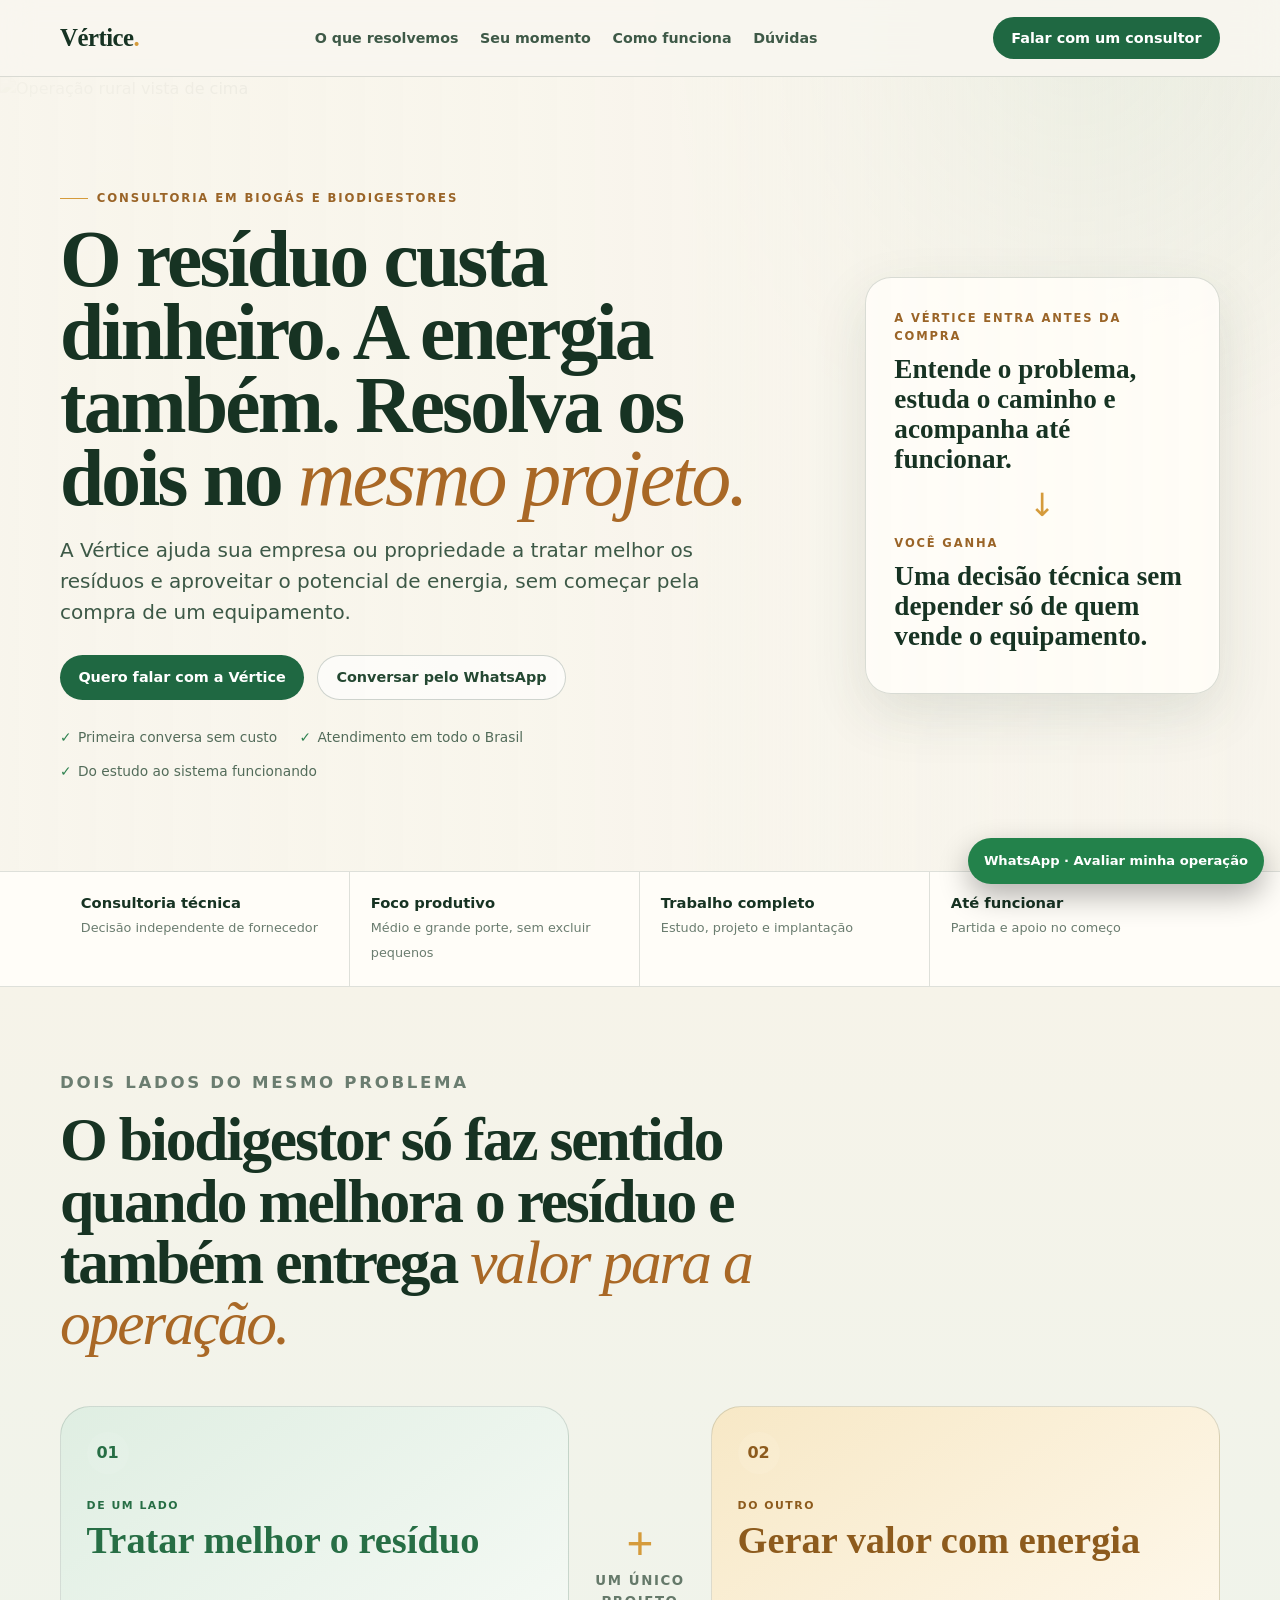
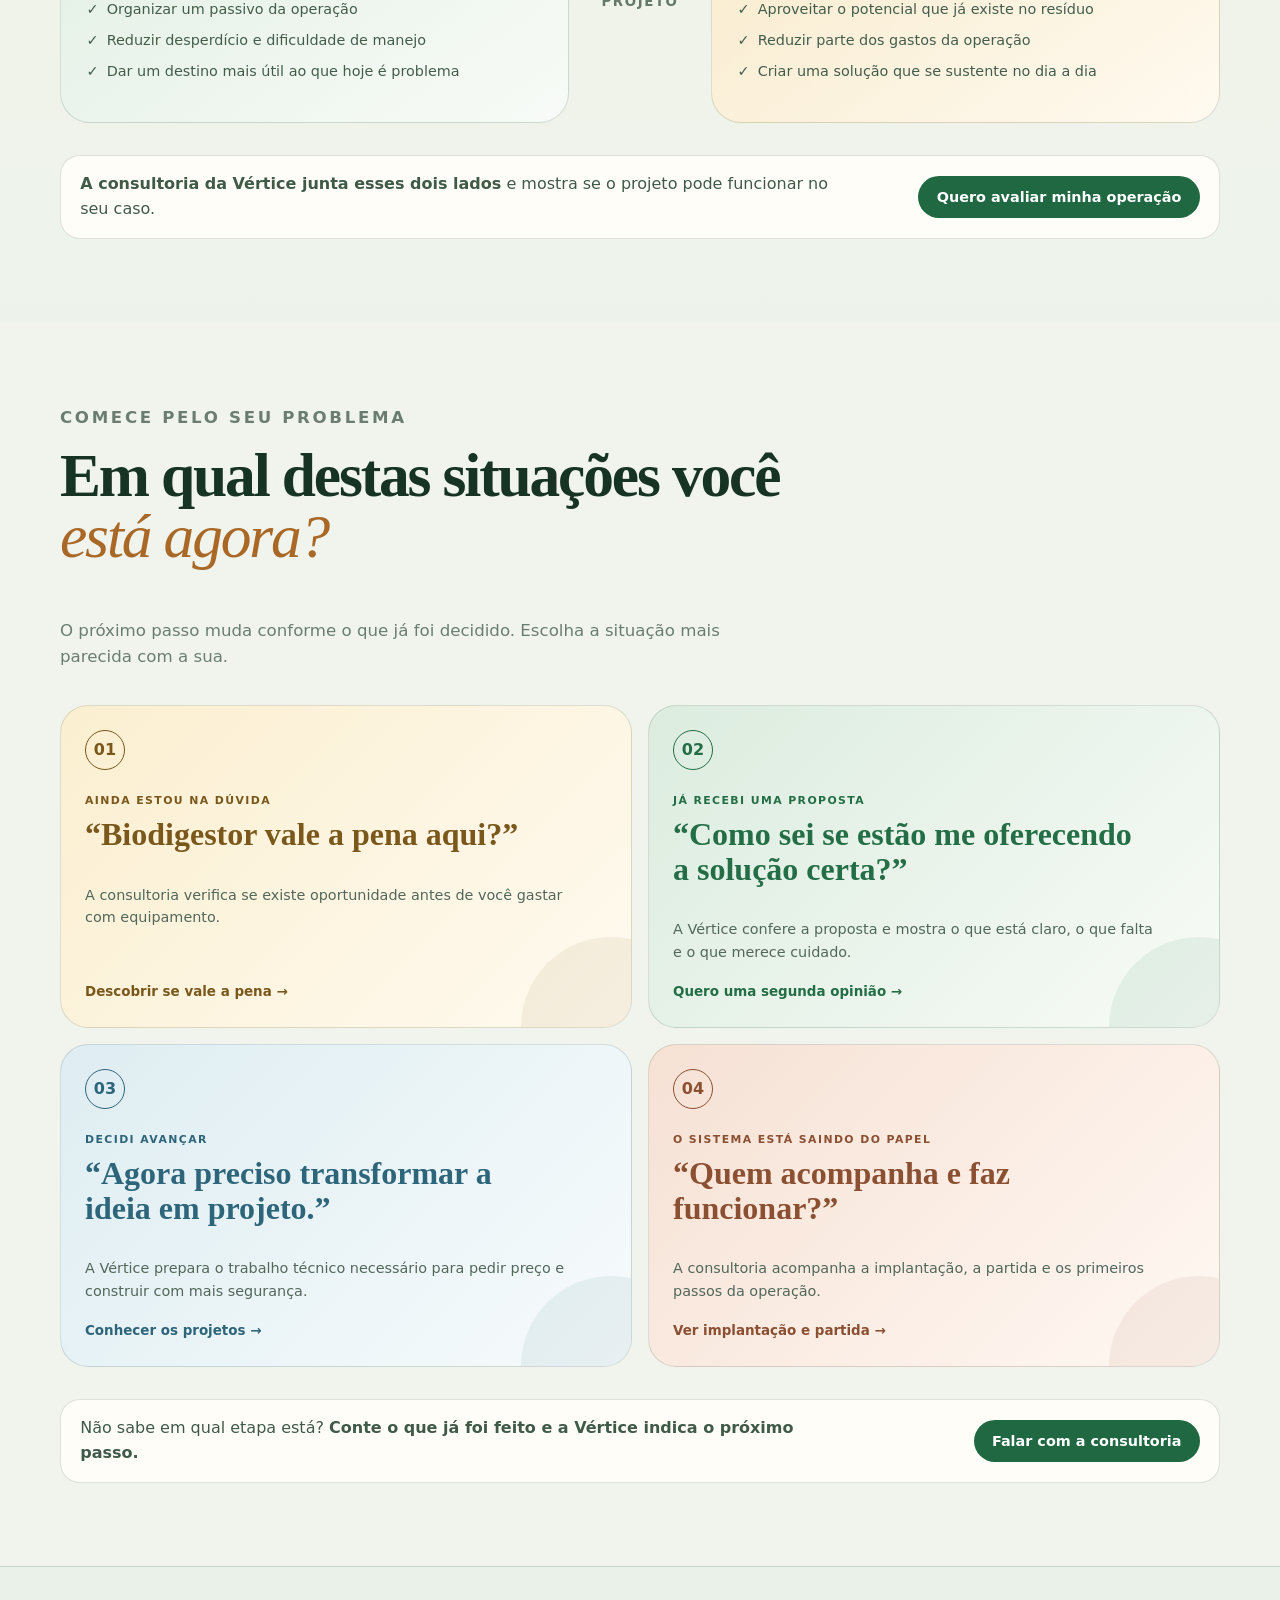
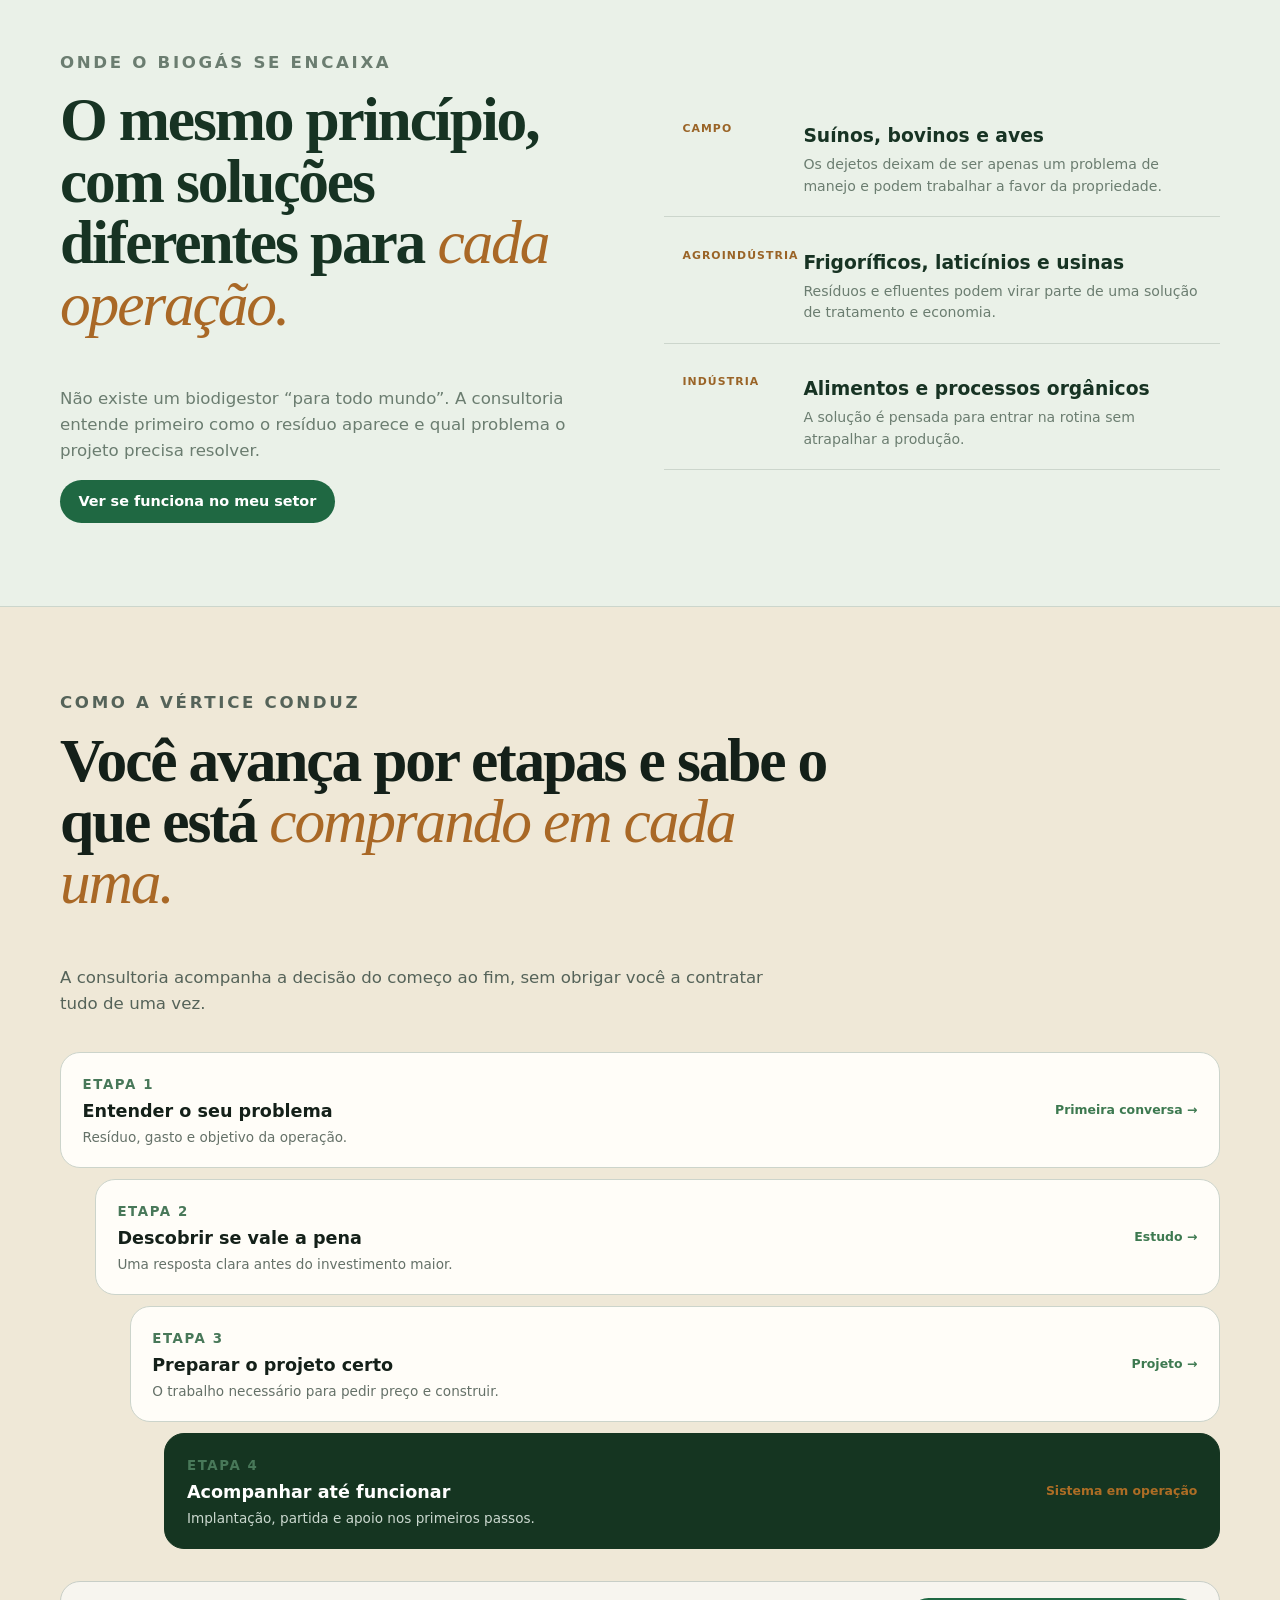
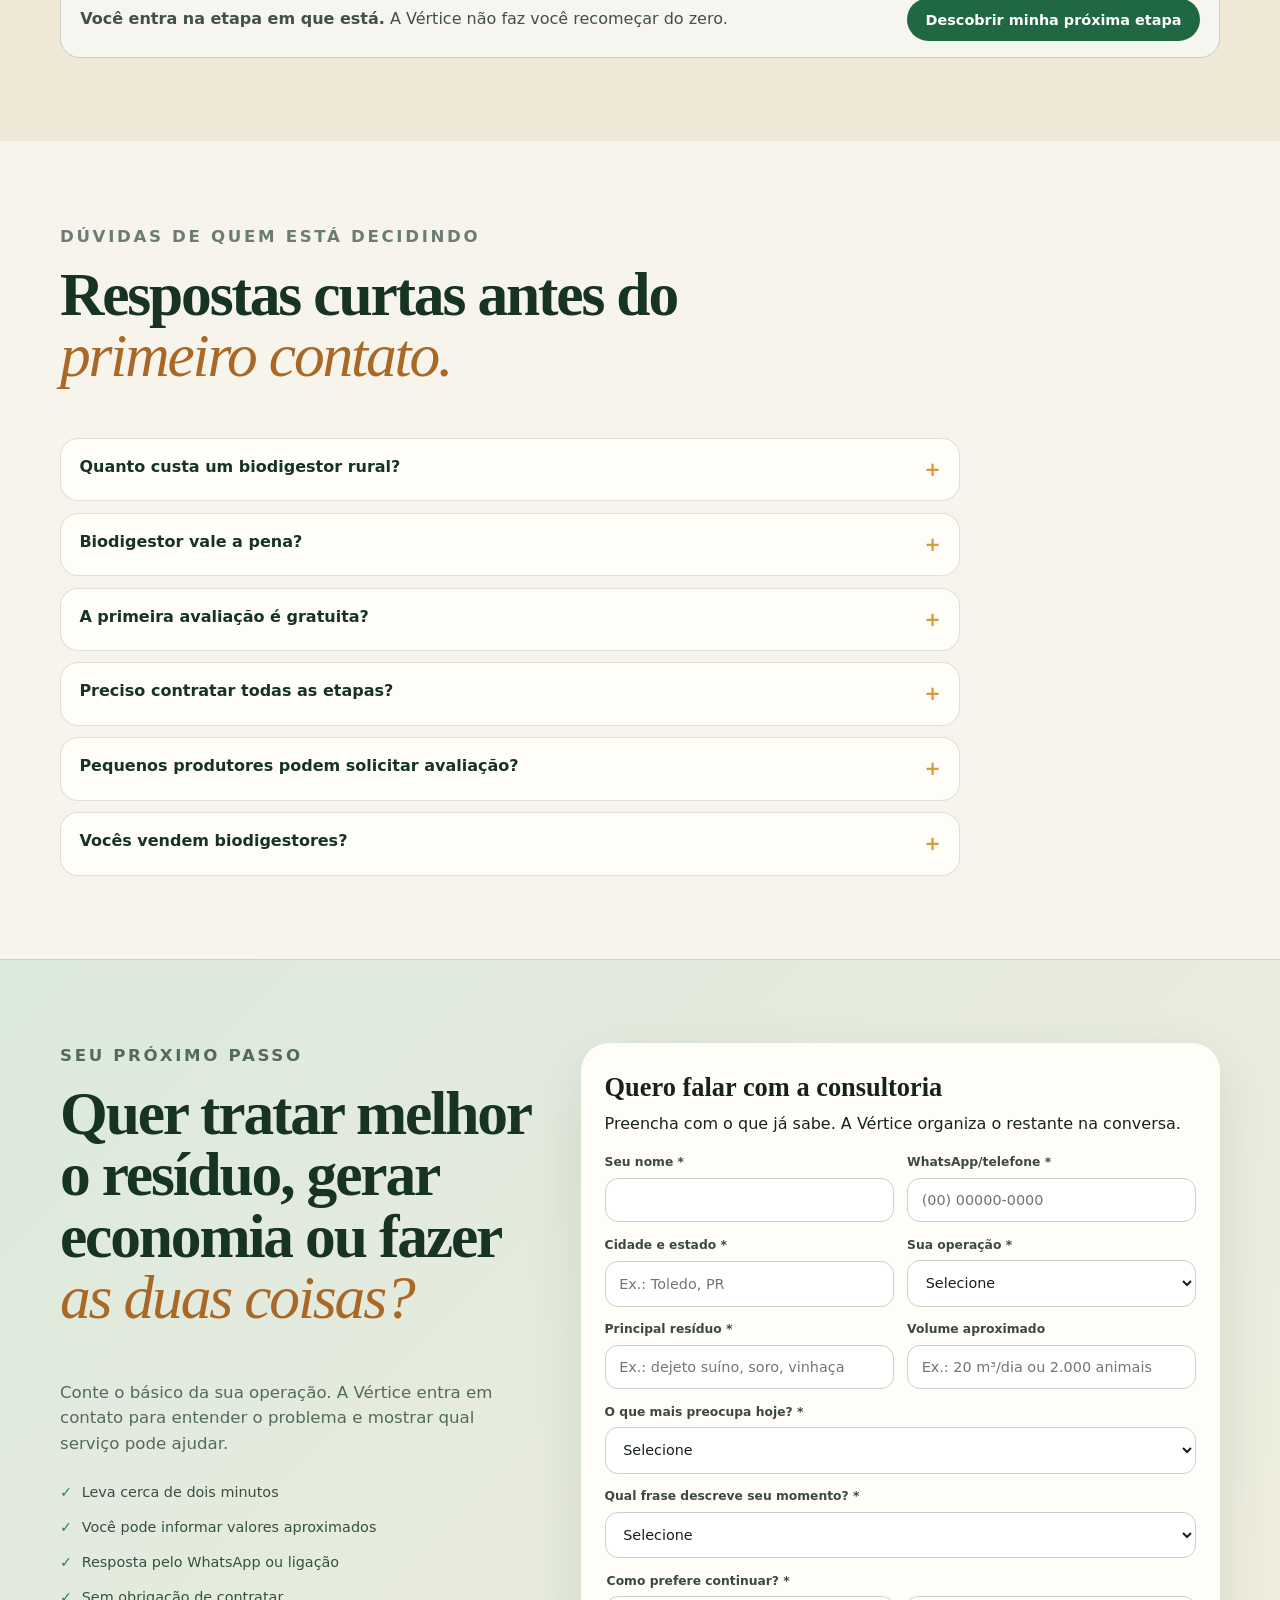
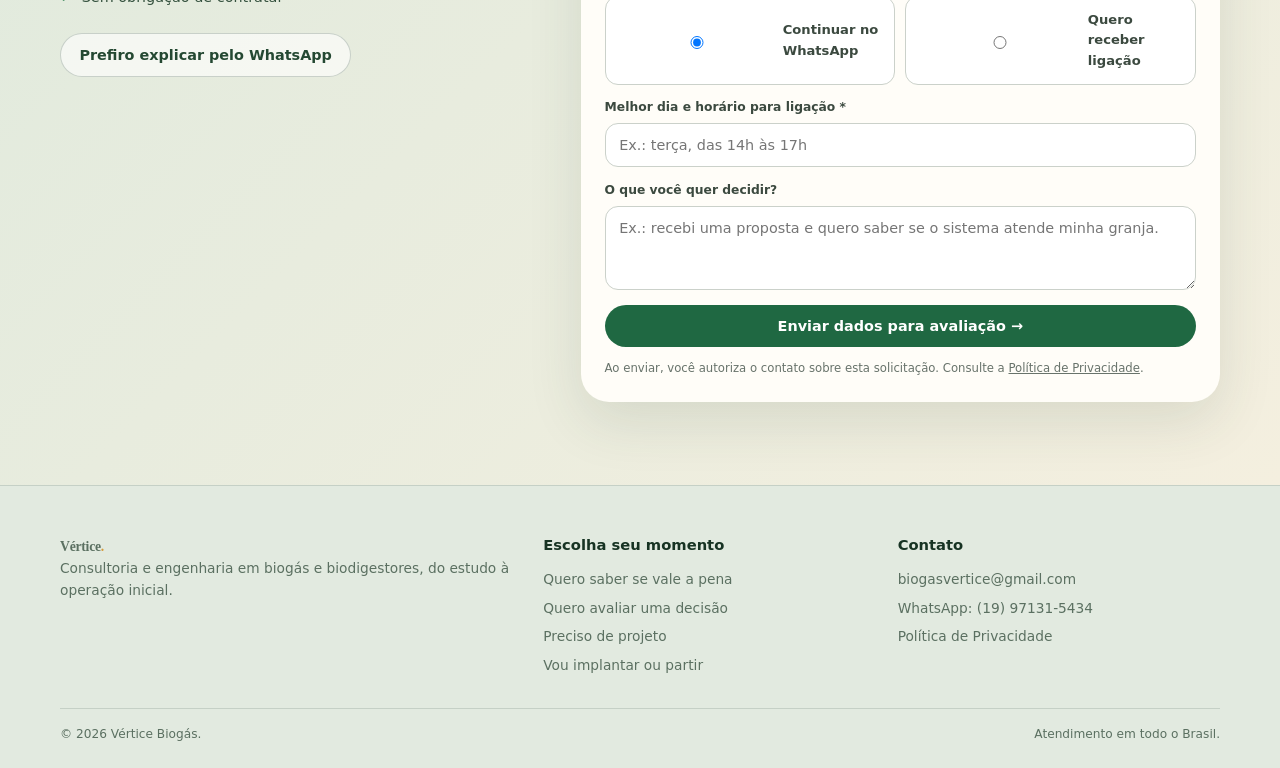
==== index.html @ e75f835e "Reestrutura site para conversao de leads" ====
<!doctype html>
<html lang="pt-BR">
<head>
  <meta charset="utf-8"><meta name="viewport" content="width=device-width,initial-scale=1">
  <title>Projeto de Biogás e Biodigestor | Vértice Biogás</title>
  <meta name="description" content="Descubra se o biodigestor vale a pena para sua operação. A Vértice atua no estudo, projeto, implantação, partida e suporte inicial em todo o Brasil.">
  <link rel="canonical" href="https://verticebiogas.com.br/">
  <meta property="og:title" content="Seu resíduo pode virar energia. O investimento fecha?"><meta property="og:description" content="Avaliação, projeto e acompanhamento de sistemas de biogás do início à operação."><meta property="og:type" content="website"><meta property="og:url" content="https://verticebiogas.com.br/">
  <link rel="stylesheet" href="/styles.css">
  <script async src="https://www.googletagmanager.com/gtag/js?id=G-KVW7XSDNES"></script><script>window.dataLayer=window.dataLayer||[];function gtag(){dataLayer.push(arguments)}gtag('js',new Date());gtag('config','G-KVW7XSDNES');</script>
  <script type="application/ld+json">{"@context":"https://schema.org","@type":"ProfessionalService","name":"Vértice Biogás","url":"https://verticebiogas.com.br/","telephone":"+55 19 97131-5434","email":"biogasvertice@gmail.com","areaServed":"BR","description":"Consultoria e engenharia para projetos de biogás e biodigestores, do estudo à implantação e operação inicial."}</script>
</head>
<body class="home-funnel" data-page="página inicial">
<a class="skip" href="#conteudo">Pular para o conteúdo</a>
<header class="nav"><div class="container nav-inner">
  <a class="brand" href="/">Vértice<span>.</span></a>
  <nav class="nav-links" aria-label="Navegação principal"><a href="#solucao">O que resolvemos</a><a href="#seu-momento">Seu momento</a><a href="#decisao">Como funciona</a><a href="#duvidas">Dúvidas</a></nav>
  <a class="nav-cta" href="#contato">Falar com um consultor</a><button class="menu-btn" aria-label="Abrir menu" aria-expanded="false">☰</button>
</div></header>

<main id="conteudo">
  <section class="hero hero-decision">
    <img class="hero-image" src="https://images.unsplash.com/photo-1500382017468-9049fed747ef?auto=format&fit=crop&w=2000&q=82" alt="Operação rural vista de cima">
    <div class="container hero-grid">
      <div>
        <p class="eyebrow">Consultoria em biogás e biodigestores</p>
        <h1>O resíduo custa dinheiro. A energia também. Resolva os dois no <em>mesmo projeto.</em></h1>
        <p class="lead">A Vértice ajuda sua empresa ou propriedade a tratar melhor os resíduos e aproveitar o potencial de energia, sem começar pela compra de um equipamento.</p>
        <div class="hero-actions"><a class="btn btn-primary" href="#contato">Quero falar com a Vértice</a><a class="btn btn-secondary" data-whatsapp="topo do site" href="#">Conversar pelo WhatsApp</a></div>
        <div class="hero-note"><span>Primeira conversa sem custo</span><span>Atendimento em todo o Brasil</span><span>Do estudo ao sistema funcionando</span></div>
      </div>
      <aside class="hero-card decision-card"><p class="kicker">A Vértice entra antes da compra</p><strong>Entende o problema, estuda o caminho e acompanha até funcionar.</strong><div class="decision-arrow">↓</div><p class="kicker">Você ganha</p><strong>Uma decisão técnica sem depender só de quem vende o equipamento.</strong></aside>
    </div>
  </section>

  <div class="trustbar"><div class="container trust-grid"><div class="trust-item"><strong>Consultoria técnica</strong><span>Decisão independente de fornecedor</span></div><div class="trust-item"><strong>Foco produtivo</strong><span>Médio e grande porte, sem excluir pequenos</span></div><div class="trust-item"><strong>Trabalho completo</strong><span>Estudo, projeto e implantação</span></div><div class="trust-item"><strong>Até funcionar</strong><span>Partida e apoio no começo</span></div></div></div>

  <section id="solucao" class="dual-section"><div class="container">
    <div class="section-head"><p class="kicker">Dois lados do mesmo problema</p><h2>O biodigestor só faz sentido quando melhora o resíduo e também entrega <em>valor para a operação.</em></h2></div>
    <div class="dual-value">
      <article class="dual-waste"><span>01</span><p>De um lado</p><h3>Tratar melhor o resíduo</h3><ul><li>Organizar um passivo da operação</li><li>Reduzir desperdício e dificuldade de manejo</li><li>Dar um destino mais útil ao que hoje é problema</li></ul></article>
      <div class="dual-link"><b>+</b><small>um único<br>projeto</small></div>
      <article class="dual-energy"><span>02</span><p>Do outro</p><h3>Gerar valor com energia</h3><ul><li>Aproveitar o potencial que já existe no resíduo</li><li>Reduzir parte dos gastos da operação</li><li>Criar uma solução que se sustente no dia a dia</li></ul></article>
    </div>
    <div class="section-cta"><p><strong>A consultoria da Vértice junta esses dois lados</strong> e mostra se o projeto pode funcionar no seu caso.</p><a class="btn btn-primary" href="#contato">Quero avaliar minha operação</a></div>
  </div></section>

  <section id="seu-momento" class="moment-section"><div class="container">
    <div class="section-head"><p class="kicker">Comece pelo seu problema</p><h2>Em qual destas situações você <em>está agora?</em></h2><p>O próximo passo muda conforme o que já foi decidido. Escolha a situação mais parecida com a sua.</p></div>
    <div class="moment-grid">
      <a class="moment-card moment-question" href="/estudo-viabilidade-biogas/"><span>01</span><p>Ainda estou na dúvida</p><h3>“Biodigestor vale a pena aqui?”</h3><small>A consultoria verifica se existe oportunidade antes de você gastar com equipamento.</small><b>Descobrir se vale a pena →</b></a>
      <a class="moment-card moment-offer" href="/consultoria-biogas/"><span>02</span><p>Já recebi uma proposta</p><h3>“Como sei se estão me oferecendo a solução certa?”</h3><small>A Vértice confere a proposta e mostra o que está claro, o que falta e o que merece cuidado.</small><b>Quero uma segunda opinião →</b></a>
      <a class="moment-card moment-project" href="/projeto-biodigestor/"><span>03</span><p>Decidi avançar</p><h3>“Agora preciso transformar a ideia em projeto.”</h3><small>A Vértice prepara o trabalho técnico necessário para pedir preço e construir com mais segurança.</small><b>Conhecer os projetos →</b></a>
      <a class="moment-card moment-start" href="/implantacao-biogas/"><span>04</span><p>O sistema está saindo do papel</p><h3>“Quem acompanha e faz funcionar?”</h3><small>A consultoria acompanha a implantação, a partida e os primeiros passos da operação.</small><b>Ver implantação e partida →</b></a>
    </div>
    <div class="section-cta"><p>Não sabe em qual etapa está? <strong>Conte o que já foi feito e a Vértice indica o próximo passo.</strong></p><a class="btn btn-primary" href="#contato">Falar com a consultoria</a></div>
  </div></section>

  <section class="sector-brief muted-section"><div class="container split">
    <div class="split-copy"><p class="kicker">Onde o biogás se encaixa</p><h2>O mesmo princípio, com soluções diferentes para <em>cada operação.</em></h2><p>Não existe um biodigestor “para todo mundo”. A consultoria entende primeiro como o resíduo aparece e qual problema o projeto precisa resolver.</p><a class="btn btn-primary" href="#contato">Ver se funciona no meu setor</a></div>
    <div class="sector-lines">
      <article><span>Campo</span><div><h3>Suínos, bovinos e aves</h3><p>Os dejetos deixam de ser apenas um problema de manejo e podem trabalhar a favor da propriedade.</p></div></article>
      <article><span>Agroindústria</span><div><h3>Frigoríficos, laticínios e usinas</h3><p>Resíduos e efluentes podem virar parte de uma solução de tratamento e economia.</p></div></article>
      <article><span>Indústria</span><div><h3>Alimentos e processos orgânicos</h3><p>A solução é pensada para entrar na rotina sem atrapalhar a produção.</p></div></article>
    </div>
  </div></section>

  <section id="decisao" class="decision-section"><div class="container">
    <div class="section-head"><p class="kicker">Como a Vértice conduz</p><h2>Você avança por etapas e sabe o que está <em>comprando em cada uma.</em></h2><p>A consultoria acompanha a decisão do começo ao fim, sem obrigar você a contratar tudo de uma vez.</p></div>
    <div class="decision-gates">
      <article data-gate="1"><div><small>Etapa 1</small><h3>Entender o seu problema</h3><p>Resíduo, gasto e objetivo da operação.</p></div><b>Primeira conversa →</b></article>
      <article data-gate="2"><div><small>Etapa 2</small><h3>Descobrir se vale a pena</h3><p>Uma resposta clara antes do investimento maior.</p></div><b>Estudo →</b></article>
      <article data-gate="3"><div><small>Etapa 3</small><h3>Preparar o projeto certo</h3><p>O trabalho necessário para pedir preço e construir.</p></div><b>Projeto →</b></article>
      <article data-gate="4"><div><small>Etapa 4</small><h3>Acompanhar até funcionar</h3><p>Implantação, partida e apoio nos primeiros passos.</p></div><b>Sistema em operação</b></article>
    </div>
    <div class="section-cta"><p><strong>Você entra na etapa em que está.</strong> A Vértice não faz você recomeçar do zero.</p><a class="btn btn-primary" href="#contato">Descobrir minha próxima etapa</a></div>
  </div></section>

  <section id="duvidas"><div class="container"><div class="section-head"><p class="kicker">Dúvidas de quem está decidindo</p><h2>Respostas curtas antes do <em>primeiro contato.</em></h2></div><div class="faq">
    <details><summary>Quanto custa um biodigestor rural?</summary><p>Não existe um preço certo sem entender a operação. A Vértice ajuda a definir primeiro o que você realmente precisa cotar.</p></details>
    <details><summary>Biodigestor vale a pena?</summary><p>Pode valer quando resolve o problema do resíduo e também cria economia. A consultoria verifica isso antes da compra.</p></details>
    <details><summary>A primeira avaliação é gratuita?</summary><p>Sim. Ela serve para conhecer sua operação e dizer se faz sentido avançar para um trabalho mais completo.</p></details>
    <details><summary>Preciso contratar todas as etapas?</summary><p>Não. Estudo, projeto, apoio à implantação, partida e suporte podem ser contratados separadamente.</p></details>
    <details><summary>Pequenos produtores podem solicitar avaliação?</summary><p>Sim. Não há tamanho mínimo fixo. A solução e a profundidade da análise são ajustadas à realidade da operação.</p></details>
    <details><summary>Vocês vendem biodigestores?</summary><p>Não. A Vértice é a consultoria técnica do cliente. Ajudamos a estudar, projetar, comparar opções e acompanhar a implantação.</p></details>
  </div></div></section>

  <section class="contact" id="contato"><div class="container contact-grid">
    <div class="contact-copy"><p class="kicker">Seu próximo passo</p><h2>Quer tratar melhor o resíduo, gerar economia ou fazer <em>as duas coisas?</em></h2><p>Conte o básico da sua operação. A Vértice entra em contato para entender o problema e mostrar qual serviço pode ajudar.</p><div class="contact-points"><div class="contact-point">Leva cerca de dois minutos</div><div class="contact-point">Você pode informar valores aproximados</div><div class="contact-point">Resposta pelo WhatsApp ou ligação</div><div class="contact-point">Sem obrigação de contratar</div></div><a class="btn btn-secondary" data-whatsapp="contato direto" href="#">Prefiro explicar pelo WhatsApp</a></div>
    <div class="form-card"><div id="form-content"><h3>Quero falar com a consultoria</h3><p>Preencha com o que já sabe. A Vértice organiza o restante na conversa.</p><form id="lead-form">
      <input class="honeypot" type="text" name="website" tabindex="-1" autocomplete="off">
      <div class="form-grid">
        <div class="field"><label for="name">Seu nome *</label><input id="name" name="name" autocomplete="name" required></div>
        <div class="field"><label for="phone">WhatsApp/telefone *</label><input id="phone" name="phone" type="tel" autocomplete="tel" minlength="10" placeholder="(00) 00000-0000" required></div>
        <div class="field"><label for="location">Cidade e estado *</label><input id="location" name="location" placeholder="Ex.: Toledo, PR" required></div>
        <div class="field"><label for="operation">Sua operação *</label><select id="operation" name="operation" required><option value="">Selecione</option><option>Suinocultura</option><option>Bovinocultura</option><option>Avicultura</option><option>Frigorífico ou abatedouro</option><option>Laticínio</option><option>Usina ou agroindústria</option><option>Indústria de alimentos</option><option>Outra operação rural ou industrial</option></select></div>
        <div class="field"><label for="waste">Principal resíduo *</label><input id="waste" name="waste" placeholder="Ex.: dejeto suíno, soro, vinhaça" required></div>
        <div class="field"><label for="volume">Volume aproximado</label><input id="volume" name="volume" placeholder="Ex.: 20 m³/dia ou 2.000 animais"></div>
        <div class="field full"><label for="goal">O que mais preocupa hoje? *</label><select id="goal" name="goal" required><option value="">Selecione</option><option>Melhorar o tratamento ou manejo do resíduo</option><option>Reduzir gastos com energia</option><option>Resolver o resíduo e gerar economia</option><option>Avaliar uma proposta que já recebi</option><option>Fazer o sistema existente funcionar melhor</option></select></div>
        <div class="field full"><label for="stage">Qual frase descreve seu momento? *</label><select id="stage" name="stage" required><option value="">Selecione</option><option>Quero saber se vale a pena investir</option><option>Já recebi uma proposta e quero avaliá-la</option><option>Preciso de estudo de viabilidade</option><option>Preciso de projeto básico ou executivo</option><option>Vou implantar ou já estou implantando</option><option>Preciso dar partida ou estabilizar o sistema</option></select></div>
        <fieldset class="field full contact-choice"><legend>Como prefere continuar? *</legend><div class="choice"><label><input type="radio" name="contact_method" value="whatsapp" checked> Continuar no WhatsApp</label><label><input type="radio" name="contact_method" value="ligacao"> Quero receber ligação</label></div></fieldset>
        <div class="field full" id="call-time-wrap" hidden><label for="call-time">Melhor dia e horário para ligação *</label><input id="call-time" name="call_time" placeholder="Ex.: terça, das 14h às 17h"></div>
        <div class="field full"><label for="details">O que você quer decidir?</label><textarea id="details" name="details" placeholder="Ex.: recebi uma proposta e quero saber se o sistema atende minha granja."></textarea></div>
      </div>
      <button class="btn btn-primary" type="submit">Enviar dados para avaliação →</button><p class="privacy">Ao enviar, você autoriza o contato sobre esta solicitação. Consulte a <a href="/politica-de-privacidade.html">Política de Privacidade</a>.</p>
    </form></div><div class="success" id="form-success"><div class="success-mark">✓</div><h3>Mensagem preparada.</h3><p>Confirme o envio no WhatsApp para a Vértice receber seus dados.</p></div></div>
  </div></section>
</main>

<footer><div class="container footer-grid"><div><a class="brand" href="/">Vértice<span>.</span></a><p>Consultoria e engenharia em biogás e biodigestores, do estudo à operação inicial.</p></div><div><h3>Escolha seu momento</h3><div class="footer-links"><a href="/estudo-viabilidade-biogas/">Quero saber se vale a pena</a><a href="/consultoria-biogas/">Quero avaliar uma decisão</a><a href="/projeto-biodigestor/">Preciso de projeto</a><a href="/implantacao-biogas/">Vou implantar ou partir</a></div></div><div><h3>Contato</h3><div class="footer-links"><a href="mailto:biogasvertice@gmail.com">biogasvertice@gmail.com</a><a data-whatsapp="rodapé" href="#">WhatsApp: (19) 97131-5434</a><a href="/politica-de-privacidade.html">Política de Privacidade</a></div></div></div><div class="container footer-bottom"><span>© <span data-year></span> Vértice Biogás.</span><span>Atendimento em todo o Brasil.</span></div></footer>
<a class="floating" data-whatsapp="botão flutuante" href="#">WhatsApp · Avaliar minha operação</a><script src="/script.js" defer></script>
</body></html>
---- styles.css ----
:root{--bg:#09130d;--bg2:#0e1d14;--panel:#13271a;--panel2:#172e1f;--text:#f5f2e9;--soft:#d7d8cd;--muted:#9ca99e;--gold:#e2aa49;--gold2:#f1c46d;--green:#58b678;--line:rgba(255,255,255,.11);--shadow:0 22px 70px rgba(0,0,0,.28);--radius:26px;--serif:Georgia,"Times New Roman",serif;--sans:Inter,system-ui,-apple-system,"Segoe UI",sans-serif}
*{box-sizing:border-box}html{scroll-behavior:smooth}body{margin:0;background:var(--bg);color:var(--text);font-family:var(--sans);line-height:1.55}body::before{content:"";position:fixed;inset:0;pointer-events:none;background:radial-gradient(circle at 80% 5%,rgba(80,159,101,.12),transparent 32%),radial-gradient(circle at 15% 40%,rgba(226,170,73,.06),transparent 26%);z-index:-1}a{color:inherit}img{max-width:100%;display:block}.container{width:min(1160px,calc(100% - 2rem));margin-inline:auto}.skip{position:absolute;left:-9999px}.skip:focus{left:1rem;top:1rem;z-index:999;background:#fff;color:#000;padding:.8rem}
.nav{position:sticky;top:0;z-index:100;background:rgba(9,19,13,.88);border-bottom:1px solid var(--line);backdrop-filter:blur(16px)}.nav-inner{height:76px;display:flex;align-items:center;justify-content:space-between;gap:1.4rem}.brand{text-decoration:none;font-family:var(--serif);font-size:1.55rem;font-weight:700;letter-spacing:-.02em}.brand span{color:var(--gold)}.nav-links{display:flex;align-items:center;gap:1.35rem}.nav-links a{text-decoration:none;color:var(--soft);font-size:.89rem;font-weight:650}.nav-links a:hover{color:#fff}.nav-cta,.btn{display:inline-flex;align-items:center;justify-content:center;gap:.5rem;text-decoration:none;border:0;border-radius:999px;padding:.88rem 1.15rem;font:800 .9rem/1 var(--sans);cursor:pointer;transition:.2s}.nav-cta,.btn-primary{background:var(--gold);color:#142014}.btn-primary:hover,.nav-cta:hover{background:var(--gold2);transform:translateY(-1px)}.btn-secondary{background:rgba(255,255,255,.06);border:1px solid var(--line);color:var(--text)}.btn-secondary:hover{border-color:rgba(226,170,73,.6);background:rgba(255,255,255,.09)}.menu-btn{display:none;border:1px solid var(--line);background:transparent;color:#fff;width:44px;height:44px;border-radius:50%;font-size:1.2rem}
.hero{position:relative;overflow:hidden;padding:7rem 0 5.5rem;min-height:680px;display:flex;align-items:center}.hero::after{content:"";position:absolute;inset:0;background:linear-gradient(90deg,rgba(9,19,13,.98) 0%,rgba(9,19,13,.88) 50%,rgba(9,19,13,.32) 100%);z-index:-1}.hero-image{position:absolute;inset:0;width:100%;height:100%;object-fit:cover;filter:saturate(.75) brightness(.55);z-index:-2}.hero-grid{display:grid;grid-template-columns:minmax(0,1.25fr) minmax(280px,.6fr);gap:4rem;align-items:center}.eyebrow{display:flex;align-items:center;gap:.55rem;color:var(--gold2);text-transform:uppercase;letter-spacing:.16em;font-size:.73rem;font-weight:850;margin:0 0 1rem}.eyebrow::before{content:"";width:28px;height:1px;background:var(--gold)}h1,h2,h3,p{margin-top:0}h1,h2,.display{font-family:var(--serif);letter-spacing:-.035em}h1{font-size:clamp(3rem,6.2vw,5.8rem);line-height:.92;margin-bottom:1.25rem;max-width:850px}h1 em,h2 em{color:var(--gold2);font-weight:400}.lead{font-size:clamp(1.05rem,1.8vw,1.25rem);color:var(--soft);max-width:720px;line-height:1.55}.hero-actions{display:flex;flex-wrap:wrap;gap:.8rem;margin:1.7rem 0}.hero-note{display:flex;flex-wrap:wrap;gap:.8rem 1.4rem;color:var(--muted);font-size:.86rem}.hero-note span::before{content:"✓";color:var(--green);font-weight:900;margin-right:.4rem}.hero-card{background:linear-gradient(180deg,rgba(23,46,31,.96),rgba(12,27,18,.94));border:1px solid var(--line);border-radius:var(--radius);box-shadow:var(--shadow);padding:1.5rem}.hero-card strong{font-family:var(--serif);font-size:1.55rem;line-height:1.1;display:block;margin-bottom:.8rem}.check-list{list-style:none;padding:0;margin:1rem 0 0;display:grid;gap:.75rem}.check-list li{padding:.72rem .8rem;border:1px solid rgba(255,255,255,.08);border-radius:14px;background:rgba(255,255,255,.035);font-size:.88rem;color:var(--soft)}.check-list li::before{content:"→";color:var(--gold);font-weight:900;margin-right:.55rem}
.trustbar{border-block:1px solid var(--line);background:rgba(255,255,255,.025)}.trust-grid{display:grid;grid-template-columns:repeat(4,1fr)}.trust-item{padding:1.3rem;border-right:1px solid var(--line)}.trust-item:last-child{border:0}.trust-item strong{display:block;color:#fff;font-size:.92rem}.trust-item span{color:var(--muted);font-size:.8rem}
section{padding:6.5rem 0}.section-head{max-width:780px;margin-bottom:2.2rem}.kicker{color:var(--gold2);text-transform:uppercase;letter-spacing:.16em;font-size:.72rem;font-weight:850;margin-bottom:.85rem}.section-head h2,.split h2,.contact-copy h2{font-size:clamp(2.4rem,4.8vw,4.4rem);line-height:1}.section-head>p,.split-copy>p,.contact-copy>p{color:var(--muted);font-size:1.04rem;max-width:720px}.grid-3{display:grid;grid-template-columns:repeat(3,1fr);gap:1rem}.card{background:linear-gradient(180deg,rgba(23,46,31,.84),rgba(13,29,19,.88));border:1px solid var(--line);border-radius:var(--radius);padding:1.45rem}.card-number{width:42px;height:42px;border-radius:13px;display:grid;place-items:center;background:rgba(226,170,73,.13);color:var(--gold2);font-weight:900;margin-bottom:1rem}.card h3{font-size:1.13rem;margin-bottom:.5rem}.card p{color:var(--muted);font-size:.91rem;margin-bottom:0}.audience-card{position:relative;min-height:330px;overflow:hidden;text-decoration:none;display:flex;align-items:flex-end}.audience-card img{position:absolute;inset:0;width:100%;height:100%;object-fit:cover;filter:saturate(.75) brightness(.45);transition:.35s}.audience-card::after{content:"";position:absolute;inset:0;background:linear-gradient(0deg,rgba(9,19,13,.96),rgba(9,19,13,.04) 85%)}.audience-card>div{position:relative;z-index:1;padding:1.35rem}.audience-card h3{font-family:var(--serif);font-size:1.75rem;margin-bottom:.35rem}.audience-card:hover img{transform:scale(1.035);filter:saturate(.9) brightness(.5)}.audience-card span{font-size:.82rem;color:var(--gold2);font-weight:800}
.muted-section{background:rgba(255,255,255,.022);border-block:1px solid var(--line)}.journey{display:grid;grid-template-columns:repeat(4,1fr);gap:1rem}.journey .card{position:relative;padding-top:4.2rem}.journey .card::before{content:attr(data-step);position:absolute;top:1.25rem;left:1.35rem;color:var(--gold2);font:700 1.55rem/1 var(--serif)}.journey .card:last-child{grid-column:span 2}.journey .card:nth-last-child(2){grid-column:span 2}.split{display:grid;grid-template-columns:1fr 1fr;gap:3rem;align-items:center}.panel{border:1px solid var(--line);border-radius:var(--radius);background:linear-gradient(145deg,var(--panel2),#0c1d13);padding:1.5rem;box-shadow:var(--shadow)}.deliverables{display:grid;gap:.8rem}.deliverable{display:grid;grid-template-columns:auto 1fr;gap:.8rem;padding:.9rem;border:1px solid rgba(255,255,255,.08);border-radius:15px;background:rgba(255,255,255,.03)}.deliverable b{color:var(--gold2)}.deliverable p{margin:0;color:var(--muted);font-size:.88rem}.fit{display:grid;grid-template-columns:1fr 1fr;gap:1rem}.fit .panel h3{font-size:1.2rem}.fit-list{list-style:none;padding:0;margin:0;display:grid;gap:.65rem}.fit-list li{color:var(--soft);font-size:.91rem}.fit-list li::before{content:"✓";color:var(--green);margin-right:.55rem;font-weight:900}.fit-no li::before{content:"—";color:var(--muted)}
.person{display:grid;grid-template-columns:210px 1fr;gap:1.4rem;align-items:center}.person img{width:210px;height:260px;object-fit:cover;object-position:50% 23%;border-radius:22px}.person p{color:var(--muted)}.tag{display:inline-flex;border:1px solid var(--line);border-radius:99px;padding:.35rem .6rem;color:var(--soft);font-size:.78rem;margin:.2rem}
.faq{display:grid;gap:.7rem;max-width:900px}.faq details{border:1px solid var(--line);border-radius:18px;background:rgba(255,255,255,.025);padding:1rem 1.15rem}.faq summary{cursor:pointer;font-weight:800;list-style:none}.faq summary::after{content:"+";float:right;color:var(--gold);font-size:1.2rem}.faq details[open] summary::after{content:"–"}.faq p{margin:.8rem 0 0;color:var(--muted)}
.contact{background:linear-gradient(135deg,#142c1d,#0a170f);border-top:1px solid var(--line)}.contact-grid{display:grid;grid-template-columns:.85fr 1.15fr;gap:3rem;align-items:start}.contact-points{display:grid;gap:.8rem;margin:1.5rem 0}.contact-point{color:var(--soft);font-size:.9rem}.contact-point::before{content:"✓";color:var(--green);font-weight:900;margin-right:.6rem}.form-card{background:#f4f1e7;color:#17231a;border-radius:28px;padding:1.5rem;box-shadow:var(--shadow)}.form-card h3{font-family:var(--serif);font-size:1.65rem;margin-bottom:.25rem}.form-card>p{color:#5b675e;font-size:.9rem}.form-grid{display:grid;grid-template-columns:1fr 1fr;gap:.85rem}.field{display:grid;gap:.35rem}.field.full{grid-column:1/-1}.field label{font-size:.77rem;font-weight:850;color:#3b493f}.field input,.field select,.field textarea{width:100%;border:1px solid #cbd1ca;border-radius:13px;background:#fff;padding:.82rem .85rem;color:#162219;font:500 .9rem var(--sans);outline:none}.field textarea{min-height:84px;resize:vertical}.field input:focus,.field select:focus,.field textarea:focus{border-color:#4d8d62;box-shadow:0 0 0 3px rgba(77,141,98,.12)}.choice{display:grid;grid-template-columns:1fr 1fr;gap:.65rem}.choice label{display:flex;gap:.55rem;align-items:center;border:1px solid #cbd1ca;border-radius:13px;background:#fff;padding:.8rem;font-size:.82rem}.form-card .btn{width:100%;margin-top:.95rem}.privacy{color:#68736b;font-size:.73rem;margin:.75rem 0 0}.success{display:none;text-align:center;padding:2rem .5rem}.success.show{display:block}.success-mark{width:56px;height:56px;display:grid;place-items:center;border-radius:50%;background:#d6f0df;color:#1d6a39;font-size:1.4rem;font-weight:900;margin:0 auto .8rem}.honeypot{position:absolute!important;left:-9999px!important}
.cta-band{padding:2.2rem 0;background:var(--gold);color:#182318}.cta-row{display:flex;align-items:center;justify-content:space-between;gap:1rem}.cta-row h2{font-size:clamp(1.7rem,3vw,2.5rem);margin:0}.cta-row .btn{background:#142319;color:#fff}
footer{padding:3rem 0 1.5rem;background:#071009;border-top:1px solid var(--line)}.footer-grid{display:grid;grid-template-columns:1.4fr 1fr 1fr;gap:2rem}.footer-grid p,.footer-grid a{color:var(--muted);font-size:.86rem;text-decoration:none}.footer-links{display:grid;gap:.45rem}.footer-grid h3{font-size:.92rem;margin-bottom:.8rem}.footer-bottom{border-top:1px solid var(--line);margin-top:2rem;padding-top:1rem;color:var(--muted);font-size:.76rem;display:flex;justify-content:space-between;gap:1rem}.floating{position:fixed;right:1rem;bottom:1rem;z-index:70;background:#24ca68;color:#07170d;border-radius:999px;padding:.8rem 1rem;text-decoration:none;font-weight:850;font-size:.82rem;box-shadow:0 12px 30px rgba(0,0,0,.3)}
.page-hero{padding:6rem 0 4rem;background:linear-gradient(120deg,#0c1c12,#173421);border-bottom:1px solid var(--line)}.page-hero h1{font-size:clamp(2.8rem,6vw,5rem)}.article{max-width:800px}.article h2{font-size:2.25rem;margin-top:2.7rem}.article p,.article li{color:var(--soft)}.breadcrumbs{color:var(--muted);font-size:.78rem;margin-bottom:1.5rem}.breadcrumbs a{text-decoration:none}.notice{border-left:3px solid var(--gold);padding:1rem 1.1rem;background:rgba(226,170,73,.08);border-radius:0 15px 15px 0;color:var(--soft)}
@media(max-width:900px){.nav-links{display:none}.menu-btn{display:block}.nav-links.open{position:absolute;top:76px;left:0;right:0;background:#0b1810;border-bottom:1px solid var(--line);padding:1rem;display:grid}.hero{padding-top:5rem;min-height:auto}.hero-grid,.split,.contact-grid{grid-template-columns:1fr}.hero-card{max-width:600px}.trust-grid{grid-template-columns:1fr 1fr}.trust-item:nth-child(2){border-right:0}.grid-3{grid-template-columns:1fr 1fr}.journey{grid-template-columns:1fr 1fr}.journey .card:last-child,.journey .card:nth-last-child(2){grid-column:auto}.footer-grid{grid-template-columns:1fr 1fr}.footer-grid>div:first-child{grid-column:1/-1}}
@media(max-width:600px){.nav-cta{display:none}.hero{padding:4.5rem 0}.hero-actions .btn{width:100%}h1{font-size:3.15rem}.trust-grid,.grid-3,.journey,.fit,.form-grid,.footer-grid{grid-template-columns:1fr}.trust-item{border-right:0;border-bottom:1px solid var(--line)}.trust-item:last-child{border-bottom:0}.person{grid-template-columns:1fr}.person img{width:100%;height:340px}.field.full,.footer-grid>div:first-child{grid-column:auto}.choice{grid-template-columns:1fr}.cta-row,.footer-bottom{align-items:flex-start;flex-direction:column}.floating{left:1rem;right:1rem;text-align:center}section{padding:4.6rem 0}.contact{padding-bottom:6rem}}
@media(prefers-reduced-motion:reduce){html{scroll-behavior:auto}*{transition:none!important}}

/* Home: decision funnel */
.hero-decision .decision-card{padding:1.8rem}.decision-card .kicker{margin:.2rem 0 .55rem}.decision-card strong{font-size:1.7rem}.decision-arrow{color:var(--gold);font-size:2rem;line-height:1;text-align:center;margin:.9rem 0}.moment-section{background:linear-gradient(180deg,#09130d,#0d1d13)}.moment-grid{display:grid;grid-template-columns:repeat(2,1fr);gap:1rem}.moment-card{min-height:285px;display:flex;flex-direction:column;text-decoration:none;border-radius:28px;padding:1.5rem;border:1px solid var(--line);transition:.25s;position:relative;overflow:hidden}.moment-card::after{content:"";position:absolute;width:180px;height:180px;border-radius:50%;right:-70px;bottom:-90px;background:currentColor;opacity:.08}.moment-card>span{width:40px;height:40px;border:1px solid currentColor;border-radius:50%;display:grid;place-items:center;font-weight:900}.moment-card>p{text-transform:uppercase;letter-spacing:.13em;font-size:.68rem;font-weight:850;margin:1.4rem 0 .5rem}.moment-card h3{font:700 clamp(1.45rem,2.5vw,2.1rem)/1.08 var(--serif);max-width:480px}.moment-card small{color:var(--soft);font-size:.9rem;max-width:480px}.moment-card b{margin-top:auto;padding-top:1.2rem;font-size:.84rem}.moment-card:hover{transform:translateY(-4px);border-color:currentColor}.moment-question{color:#f2c96f;background:linear-gradient(135deg,#352b17,#182015)}.moment-offer{color:#7bc69a;background:linear-gradient(135deg,#173826,#11251a)}.moment-project{color:#77b7d5;background:linear-gradient(135deg,#142f3c,#10221c)}.moment-start{color:#e79a6c;background:linear-gradient(135deg,#3b2419,#202116)}.sector-lines{display:grid;gap:.75rem}.sector-lines article{display:grid;grid-template-columns:105px 1fr;gap:1rem;padding:1.15rem;border-bottom:1px solid var(--line)}.sector-lines article>span{color:var(--gold2);text-transform:uppercase;letter-spacing:.1em;font-size:.68rem;font-weight:850}.sector-lines h3{margin:0 0 .25rem}.sector-lines p{margin:0;color:var(--muted);font-size:.88rem}.problem-path{display:grid;grid-template-columns:1fr auto 1fr auto 1fr;gap:1rem;align-items:center}.problem-path article{min-height:240px;border-top:3px solid var(--gold);padding:1.3rem;background:linear-gradient(180deg,rgba(255,255,255,.04),transparent)}.problem-path article>strong{font:700 2.5rem var(--serif);color:var(--gold2)}.problem-path p{color:var(--muted)}.path-arrow{font-size:1.7rem;color:var(--gold)}.problem-conclusion{text-align:center;margin:2rem auto 0;font-size:1.1rem;color:var(--soft)}.decision-section{background:#e9e4d8;color:#142019}.decision-section .section-head>p{color:#556359}.decision-section .kicker{color:#3d7950}.decision-gates{display:grid;gap:.65rem}.decision-gates article{display:grid;grid-template-columns:1fr auto;gap:1rem;align-items:center;padding:1.2rem 1.35rem;border:1px solid #c8cec7;background:#f7f5ef;border-radius:20px;margin-left:calc((var(--gate,1) - 1)*3%)}.decision-gates article:nth-child(1){--gate:1}.decision-gates article:nth-child(2){--gate:2}.decision-gates article:nth-child(3){--gate:3}.decision-gates article:nth-child(4){--gate:4;background:#153521;color:#fff;border-color:#153521}.decision-gates h3{margin:.1rem 0;font-size:1.1rem}.decision-gates p{margin:0;color:#657168;font-size:.85rem}.decision-gates article:nth-child(4) p{color:#cbd8cf}.decision-gates small{text-transform:uppercase;letter-spacing:.12em;font-weight:900;color:#487859}.decision-gates b{color:#3d7950;font-size:.78rem}.decision-gates article:nth-child(4) b{color:var(--gold2)}.delivery-stack{display:grid;gap:.35rem}.delivery-stack article{display:grid;grid-template-columns:150px 1fr;gap:1rem;padding:1rem 1.1rem;background:rgba(255,255,255,.035);border-left:3px solid var(--gold);border-radius:0 14px 14px 0}.delivery-stack b{color:#fff}.delivery-stack span{color:var(--muted);font-size:.88rem}.certainty-box{background:linear-gradient(135deg,#183824,#0f2418);border:1px solid var(--line);border-radius:32px;padding:clamp(1.5rem,4vw,3rem);box-shadow:var(--shadow)}.certainty-box>h2{font-size:clamp(2.2rem,4vw,3.8rem)}.certainty-grid{display:grid;grid-template-columns:repeat(3,1fr);gap:1rem;margin:2rem 0}.certainty-grid>div{padding:1.2rem;border-top:1px solid var(--gold)}.certainty-grid span{color:var(--gold2);font-weight:900}.certainty-grid h3{margin:.7rem 0 .25rem}.certainty-grid p{color:var(--muted)}.certainty-final{font-size:1.05rem;color:var(--soft);margin:0}.contact-choice{border:0;padding:0;margin:0}.contact-choice legend{font-size:.77rem;font-weight:850;margin-bottom:.35rem;color:#3b493f}

.dual-section{background:linear-gradient(180deg,#0c1d13,#09130d)}.dual-value{display:grid;grid-template-columns:1fr 110px 1fr;align-items:stretch;gap:1rem}.dual-value article{border:1px solid var(--line);border-radius:30px;padding:1.6rem;min-height:310px}.dual-value article>span{display:grid;place-items:center;width:42px;height:42px;border-radius:50%;font-weight:900;background:rgba(255,255,255,.08)}.dual-value article>p{text-transform:uppercase;letter-spacing:.14em;font-size:.68rem;font-weight:900;margin:1.5rem 0 .35rem}.dual-value h3{font:700 clamp(1.7rem,3vw,2.5rem)/1 var(--serif)}.dual-value ul{list-style:none;padding:0;display:grid;gap:.55rem;color:var(--soft);font-size:.9rem}.dual-value li::before{content:"✓";font-weight:900;margin-right:.5rem}.dual-waste{background:linear-gradient(145deg,#213521,#122317);color:#8fd19f}.dual-energy{background:linear-gradient(145deg,#3b2c16,#1e2717);color:#efc56b}.dual-link{display:grid;place-items:center;align-content:center;text-align:center}.dual-link b{font:700 3rem var(--serif);color:var(--gold)}.dual-link small{text-transform:uppercase;letter-spacing:.12em;color:var(--muted);font-weight:800}.section-cta{margin-top:2rem;border:1px solid var(--line);border-radius:20px;padding:1rem 1.2rem;display:flex;align-items:center;justify-content:space-between;gap:1rem;background:rgba(255,255,255,.035)}.section-cta p{margin:0;color:var(--soft);max-width:760px}.decision-section .section-cta{border-color:#c8cec7;background:#f7f5ef}.decision-section .section-cta p{color:#425047}

/* Service pages: separate visual languages */
.service-page .page-hero{min-height:620px;display:flex;align-items:center}.service-page .service-hero-grid{display:grid;grid-template-columns:1.05fr .95fr;gap:4rem;align-items:center}.service-page h1{max-width:760px}.service-outcome{border-radius:30px;padding:1.5rem;border:1px solid var(--line)}.service-outcome small{display:block;text-transform:uppercase;letter-spacing:.13em;font-weight:850;margin-bottom:.8rem}.service-outcome h2{font-size:2.4rem;line-height:1;margin-bottom:.8rem}.service-outcome p{color:var(--soft)}
.theme-consulting{--page-accent:#87d4a5}.theme-consulting .page-hero{background:radial-gradient(circle at 82% 40%,rgba(85,184,123,.25),transparent 26%),linear-gradient(120deg,#07180f,#174a2a)}.theme-consulting .service-outcome{background:rgba(7,25,15,.6);border-color:rgba(135,212,165,.35)}.decision-map{display:grid;grid-template-columns:1fr 90px 1fr;align-items:center;gap:1.5rem}.decision-map .map-side{display:grid;gap:.8rem}.decision-map .map-side article{padding:1rem;border:1px solid var(--line);border-radius:17px;background:rgba(255,255,255,.035)}.decision-map .map-side h3{margin:0 0 .3rem}.decision-map .map-side p{margin:0;color:var(--muted);font-size:.87rem}.decision-map .map-center{width:90px;height:90px;border-radius:50%;display:grid;place-items:center;text-align:center;background:#78c798;color:#0b2013;font-size:.7rem;font-weight:900;text-transform:uppercase;box-shadow:0 0 0 12px rgba(120,199,152,.1)}
.theme-viability{--page-accent:#efc265;background:#111710}.theme-viability .page-hero{background:linear-gradient(110deg,#27220f,#121b12 68%)}.theme-viability .service-outcome{background:#efe8d6;color:#192118;border:0;transform:rotate(1.2deg)}.theme-viability .service-outcome p{color:#596258}.viability-ledger{display:grid;grid-template-columns:1.1fr .9fr;gap:2rem}.ledger{background:#eee8da;color:#172119;border-radius:8px;padding:2rem;box-shadow:12px 12px 0 rgba(226,170,73,.18)}.ledger-row{display:grid;grid-template-columns:1fr auto;gap:1rem;padding:1rem 0;border-bottom:1px solid #c9c5ba}.ledger-row:last-child{border:0}.ledger-row b{color:#486c50}.ledger-row span{font-size:.83rem}.ledger-note{align-self:center}.ledger-note h2{font-size:3rem}.ledger-note p{color:var(--muted)}
.theme-project{--page-accent:#76c3dc;background:#08151a}.theme-project .nav{background:rgba(7,20,25,.9)}.theme-project .page-hero{background-color:#0a2029;background-image:linear-gradient(rgba(118,195,220,.08) 1px,transparent 1px),linear-gradient(90deg,rgba(118,195,220,.08) 1px,transparent 1px);background-size:34px 34px}.theme-project .service-outcome{border-color:rgba(118,195,220,.42);background:rgba(5,24,31,.85);position:relative}.theme-project .service-outcome::before{content:"DETALHE 01";position:absolute;top:-10px;left:20px;background:#0a2029;color:#76c3dc;padding:0 .5rem;font-size:.65rem;letter-spacing:.13em}.blueprint{display:grid;grid-template-columns:1fr 1fr;gap:1rem}.blueprint article{border:1px solid rgba(118,195,220,.3);padding:1.4rem;min-height:230px;position:relative;background:rgba(118,195,220,.035)}.blueprint article::after{content:"";position:absolute;width:22px;height:22px;right:8px;bottom:8px;border-right:1px solid #76c3dc;border-bottom:1px solid #76c3dc}.blueprint small{color:#76c3dc;letter-spacing:.13em}.blueprint p{color:var(--muted)}
.theme-implementation{--page-accent:#ef9866}.theme-implementation .page-hero{background:radial-gradient(circle at 76% 30%,rgba(239,152,102,.2),transparent 27%),linear-gradient(115deg,#29170f,#102016)}.theme-implementation .service-outcome{background:linear-gradient(145deg,#49291a,#1b281a);border-color:rgba(239,152,102,.4)}.operation-track{position:relative;display:grid;grid-template-columns:repeat(4,1fr);gap:1rem}.operation-track::before{content:"";position:absolute;left:8%;right:8%;top:34px;height:2px;background:linear-gradient(90deg,#ef9866,#78c798)}.operation-track article{position:relative;padding-top:4.8rem}.operation-track article::before{content:attr(data-phase);position:absolute;top:10px;left:0;width:48px;height:48px;border-radius:50%;display:grid;place-items:center;background:#13281a;border:2px solid #ef9866;color:#fff;font-weight:900}.operation-track article:last-child::before{border-color:#78c798}.operation-track p{color:var(--muted);font-size:.88rem}.handover{display:grid;grid-template-columns:.85fr 1.15fr;gap:2rem;align-items:center}.handover-meter{display:grid;gap:.7rem}.meter-row{display:grid;grid-template-columns:140px 1fr 55px;gap:.7rem;align-items:center;font-size:.8rem}.meter{height:11px;background:rgba(255,255,255,.08);border-radius:99px;overflow:hidden}.meter i{display:block;height:100%;background:linear-gradient(90deg,#ef9866,#78c798);border-radius:99px}.meter-row:nth-child(1) i{width:95%}.meter-row:nth-child(2) i{width:70%}.meter-row:nth-child(3) i{width:40%}.meter-row:nth-child(4) i{width:20%}
@media(max-width:900px){.moment-grid,.service-page .service-hero-grid,.viability-ledger,.handover{grid-template-columns:1fr}.problem-path{grid-template-columns:1fr}.path-arrow{transform:rotate(90deg);text-align:center}.decision-map{grid-template-columns:1fr}.decision-map .map-center{margin:auto}.operation-track{grid-template-columns:1fr 1fr}.operation-track::before{display:none}.dual-value{grid-template-columns:1fr}.dual-link{min-height:80px}}
@media(max-width:600px){.moment-grid,.certainty-grid,.blueprint,.operation-track{grid-template-columns:1fr}.decision-gates article{margin-left:0}.delivery-stack article,.sector-lines article{grid-template-columns:1fr}.meter-row{grid-template-columns:110px 1fr 45px}.service-page .page-hero{min-height:auto}.section-cta{align-items:stretch;flex-direction:column}.section-cta .btn{width:100%}}

/* Light, natural palette */
:root{--bg:#f7f4ec;--bg2:#eaf1e8;--panel:#fffdf8;--panel2:#edf3eb;--text:#173323;--soft:#3d5947;--muted:#6b7d70;--gold:#d59b3b;--gold2:#ad6d25;--green:#2f8250;--line:rgba(23,51,35,.14);--shadow:0 20px 55px rgba(38,67,47,.12)}
body{background:var(--bg);color:var(--text)}body::before{background:radial-gradient(circle at 84% 4%,rgba(72,145,91,.12),transparent 31%),radial-gradient(circle at 10% 38%,rgba(213,155,59,.1),transparent 24%)}
.nav{background:rgba(249,247,240,.9);border-color:var(--line)}.nav-links a{color:#3e5947}.nav-links a:hover{color:#153b27}.brand{color:#173323}.nav-cta,.btn-primary{background:#1f6842;color:#fff}.nav-cta:hover,.btn-primary:hover{background:#285f40;color:#fff}.menu-btn{color:#173323;border-color:var(--line)}
.home-funnel .hero::after{background:linear-gradient(90deg,rgba(248,245,236,.98) 0%,rgba(248,245,236,.91) 54%,rgba(248,245,236,.28) 100%)}.home-funnel .hero-image{filter:saturate(.75) brightness(.88)}.home-funnel .hero-card{background:rgba(255,253,248,.9);border-color:rgba(23,51,35,.16)}.hero-card strong{color:#173323}.hero-note{color:#536c5a}.check-list li{background:rgba(255,255,255,.64);border-color:var(--line);color:#3d5947}.btn-secondary{background:rgba(255,255,255,.62);border-color:rgba(23,51,35,.2);color:#244832}.btn-secondary:hover{background:#fff;border-color:#5f8b6d}.trustbar{background:#fffdf8;border-color:var(--line)}.trust-item{border-color:var(--line)}.trust-item strong{color:#173323}
section{padding:5.2rem 0}.muted-section{background:#eaf1e8;border-color:var(--line)}.card,.panel{background:#fffdf8;border-color:var(--line);box-shadow:0 14px 38px rgba(38,67,47,.07)}.card h3,.panel h3{color:#173323}.card p{color:var(--muted)}.kicker,.eyebrow{color:#9a6427}h1 em,h2 em{color:#a96826}.moment-section{background:#f0f4ed}.moment-question{color:#7a571b;background:linear-gradient(135deg,#fbefd0,#fffaf0)}.moment-offer{color:#236e46;background:linear-gradient(135deg,#dcecdf,#f7fbf6)}.moment-project{color:#2d657b;background:linear-gradient(135deg,#deedf2,#f7fbfc)}.moment-start{color:#8b4f31;background:linear-gradient(135deg,#f6e1d4,#fff8f3)}.moment-card small{color:#52675a}.sector-lines article{border-color:var(--line)}.sector-lines article>span{color:#9a6427}.problem-path article{background:#fffdf8;border-color:#d59b3b}.problem-conclusion{color:#3d5947}.dual-section{background:linear-gradient(180deg,#f6f3e9,#edf3eb)}.dual-waste{background:linear-gradient(145deg,#dfeee2,#f8fbf7);color:#276e45}.dual-energy{background:linear-gradient(145deg,#f7e8c6,#fffaf0);color:#8d5b1d}.dual-value article{border-color:var(--line)}.dual-value ul{color:#445d4b}.dual-link small{color:#65796a}.section-cta{background:#fffdf8;border-color:var(--line)}.section-cta p{color:#405a48}
.decision-section{background:#efe8d7}.decision-gates article{background:#fffdf8;border-color:#ccd4cb}.delivery-section{background:#e4ede3}.delivery-stack article{background:#fffdf8;border-left-color:#d59b3b;box-shadow:0 8px 24px rgba(38,67,47,.06)}.delivery-stack b{color:#173323}.delivery-stack span{color:#65796a}.certainty-box{background:linear-gradient(135deg,#dfece1,#f8f4e8);border-color:var(--line)}.certainty-grid>div{border-color:#c88b33}.certainty-grid p,.certainty-final{color:#4e6655}.faq details{background:#fffdf8;border-color:var(--line)}.faq p{color:#64776a}.contact{background:linear-gradient(135deg,#dce9dd,#f4efdf);border-color:var(--line)}.contact-copy>p{color:#536b59}.contact-point{color:#34513e}.form-card{background:#fffdf8}.cta-band{background:#dca84c;color:#183321}.cta-row .btn{background:#1f6842;color:#fff}
footer{background:#e2eae0;border-color:var(--line)}.footer-grid p,.footer-grid a,.footer-bottom{color:#5b7061}.footer-bottom{border-color:var(--line)}.floating{background:#23824b;color:#fff}
.page-hero{background:linear-gradient(120deg,#e3ede2,#f8f2e4);border-color:var(--line)}.service-page .page-hero{color:#173323}.service-outcome{background:#fffdf8!important;color:#173323!important;border-color:var(--line)!important;box-shadow:var(--shadow)}.service-outcome p{color:#5a7060!important}.theme-consulting .page-hero{background:radial-gradient(circle at 84% 35%,rgba(75,150,94,.16),transparent 27%),linear-gradient(120deg,#dfecdf,#faf6ea)}.theme-viability{background:#f7f4ec}.theme-viability .page-hero{background:linear-gradient(110deg,#f3e6be,#faf7ed 70%)}.theme-viability .service-outcome{transform:rotate(.5deg)}.ledger{background:#fffdf8;color:#173323;box-shadow:12px 12px 0 rgba(213,155,59,.14)}.ledger-row{border-color:#d7d5ca}.theme-project{background:#f4f7f5}.theme-project .nav{background:rgba(247,250,248,.92)}.theme-project .page-hero{background-color:#e3eff1;background-image:linear-gradient(rgba(45,101,123,.1) 1px,transparent 1px),linear-gradient(90deg,rgba(45,101,123,.1) 1px,transparent 1px)}.theme-project .service-outcome::before{background:#e3eff1;color:#2d657b}.blueprint article{background:#fafdfe;border-color:rgba(45,101,123,.26)}.theme-implementation .page-hero{background:radial-gradient(circle at 78% 32%,rgba(196,112,65,.14),transparent 28%),linear-gradient(115deg,#f4dfd1,#edf1df)}.operation-track article::before{background:#fff8f1;color:#70412b}.handover .panel{background:#fffdf8}.meter{background:#dde5dc}
@media(max-width:900px){.nav-links.open{background:#f8f6ef}.home-funnel .hero::after{background:linear-gradient(90deg,rgba(248,245,236,.98),rgba(248,245,236,.88))}}
@media(max-width:600px){section{padding:4.1rem 0}.hero{padding:4.2rem 0}.moment-card{min-height:250px}}
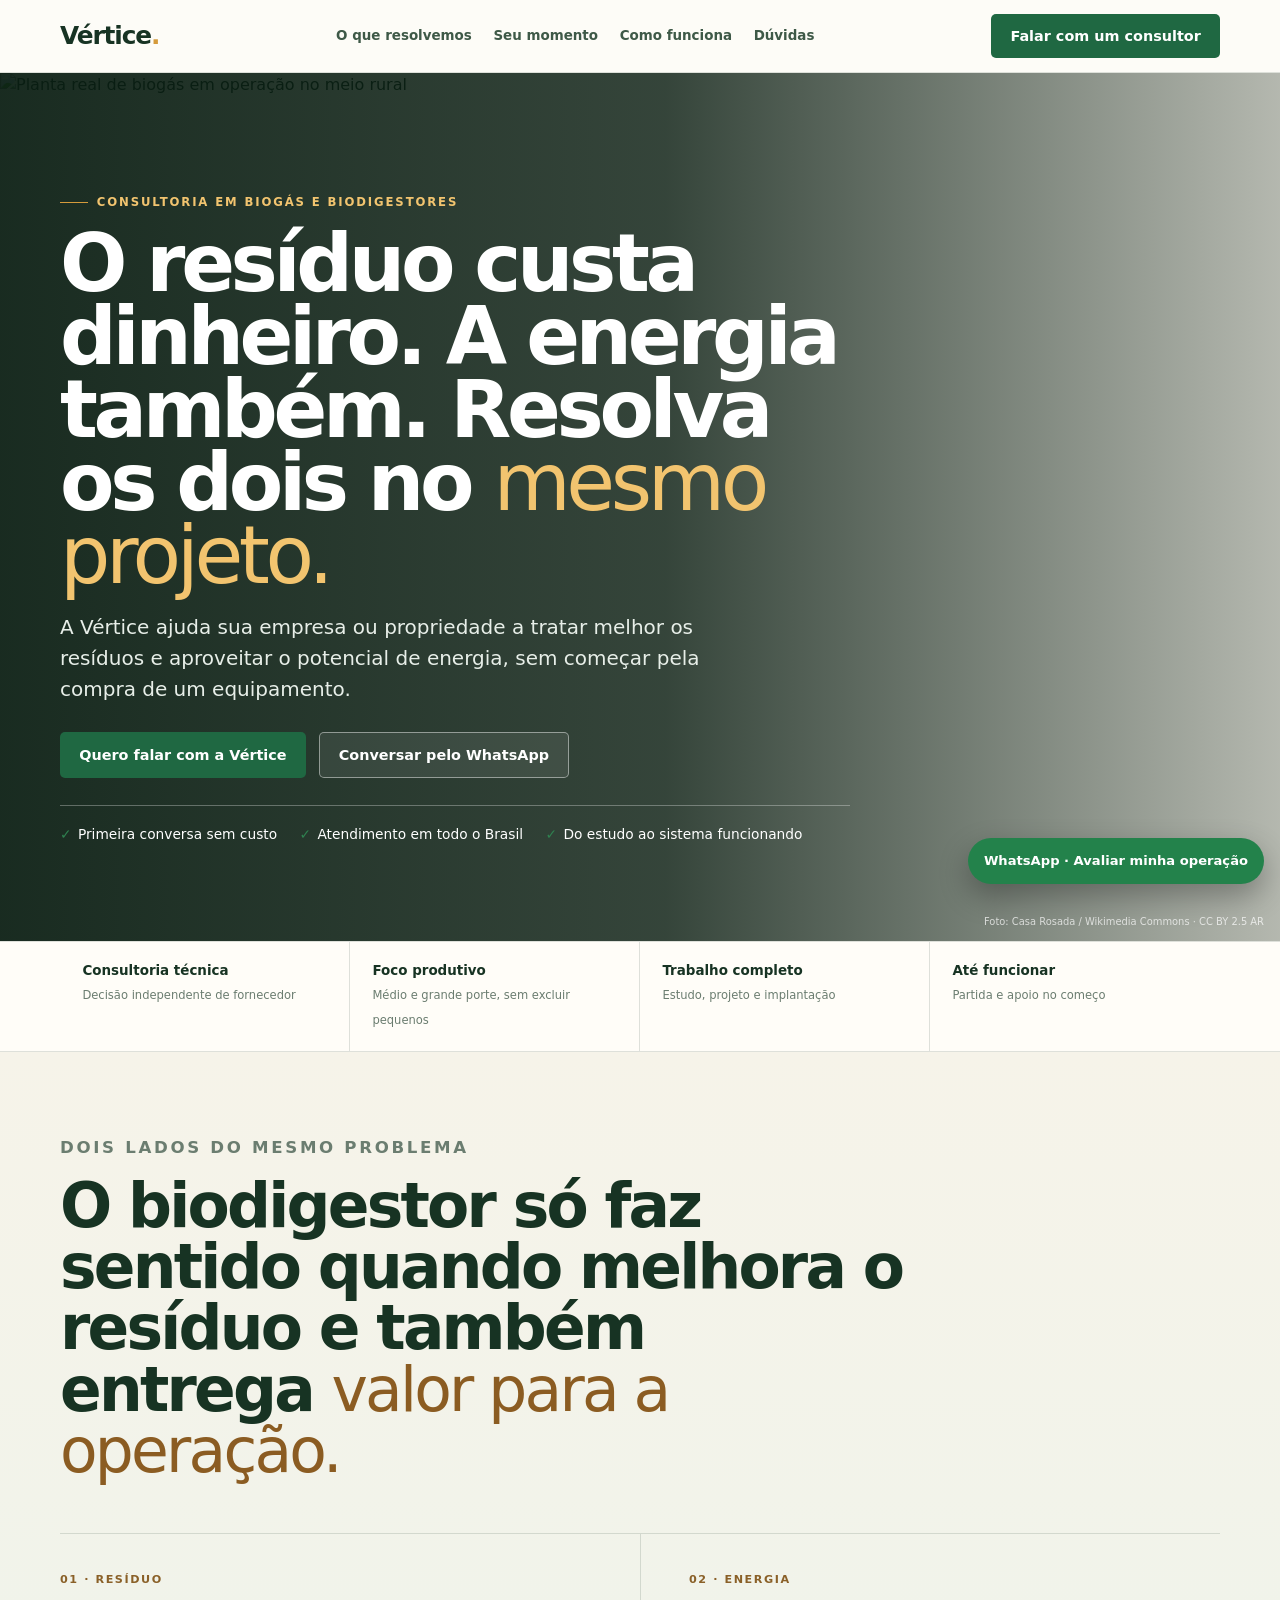
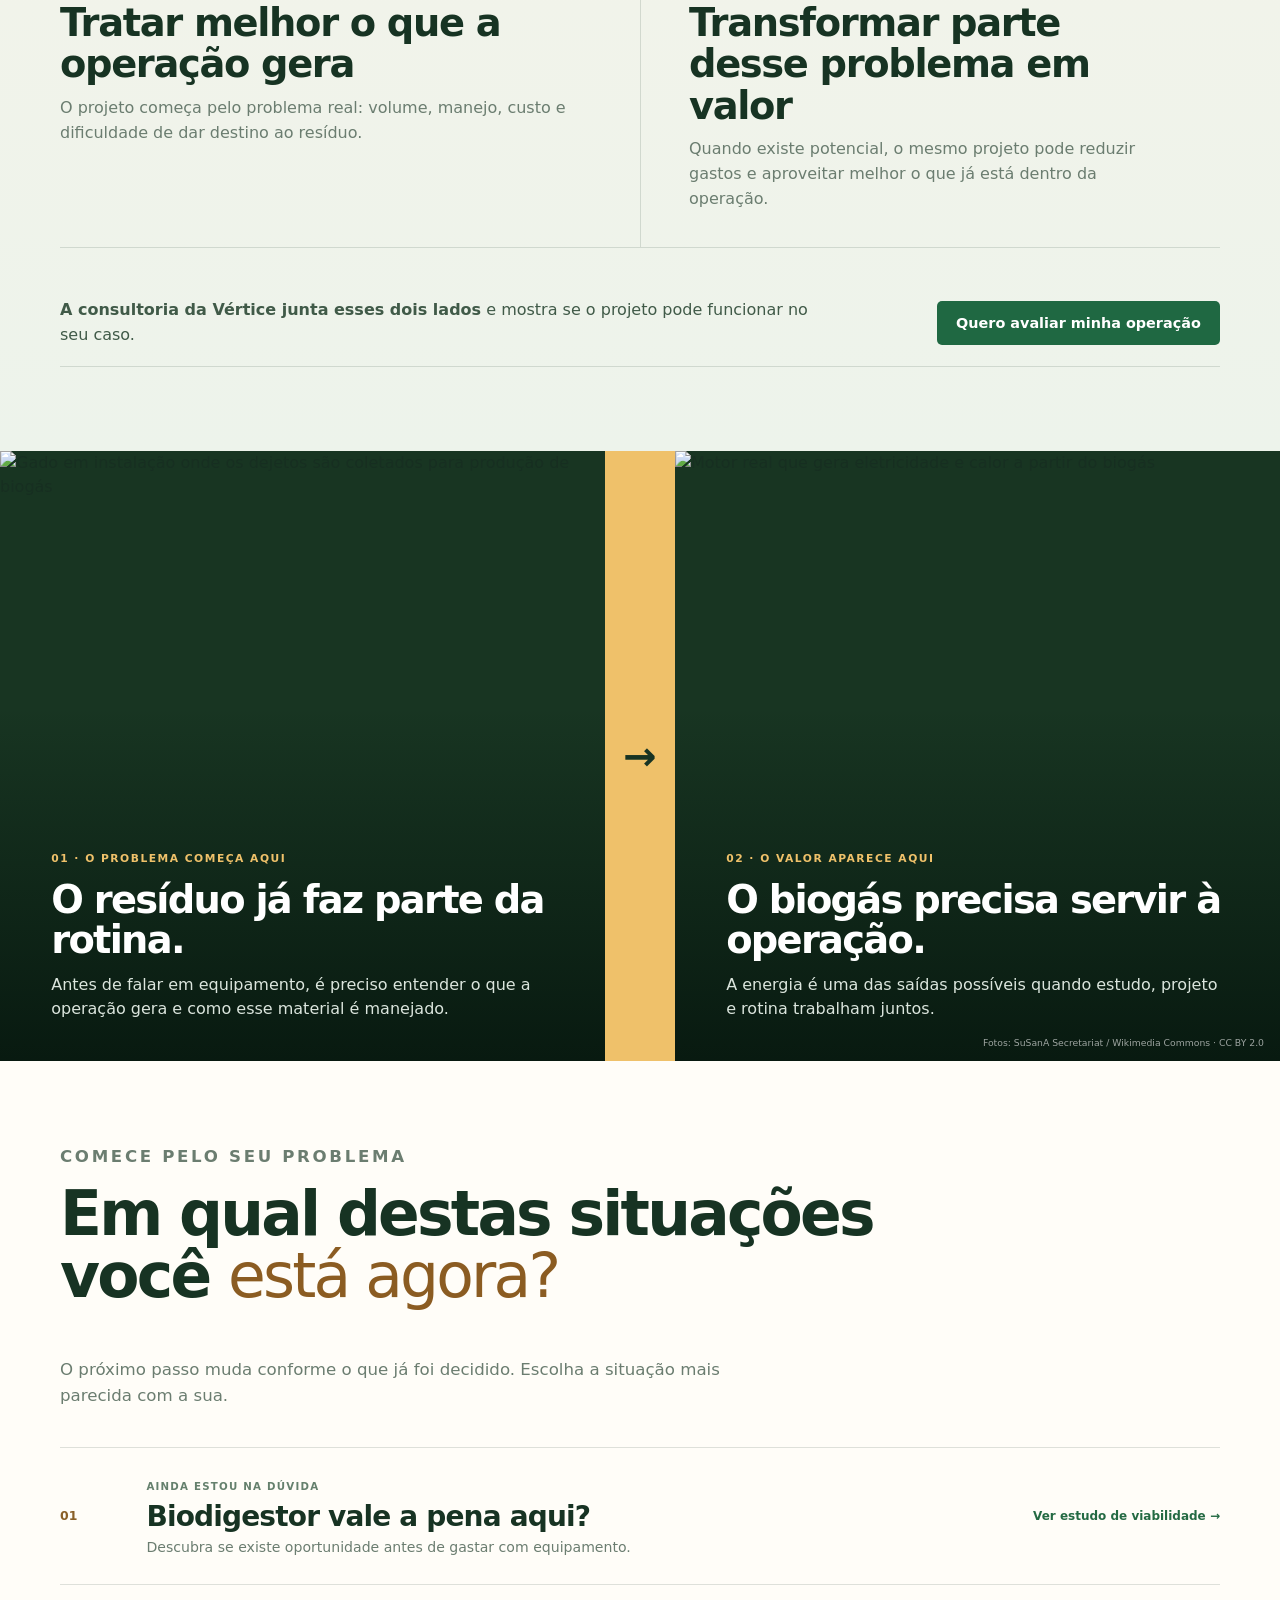
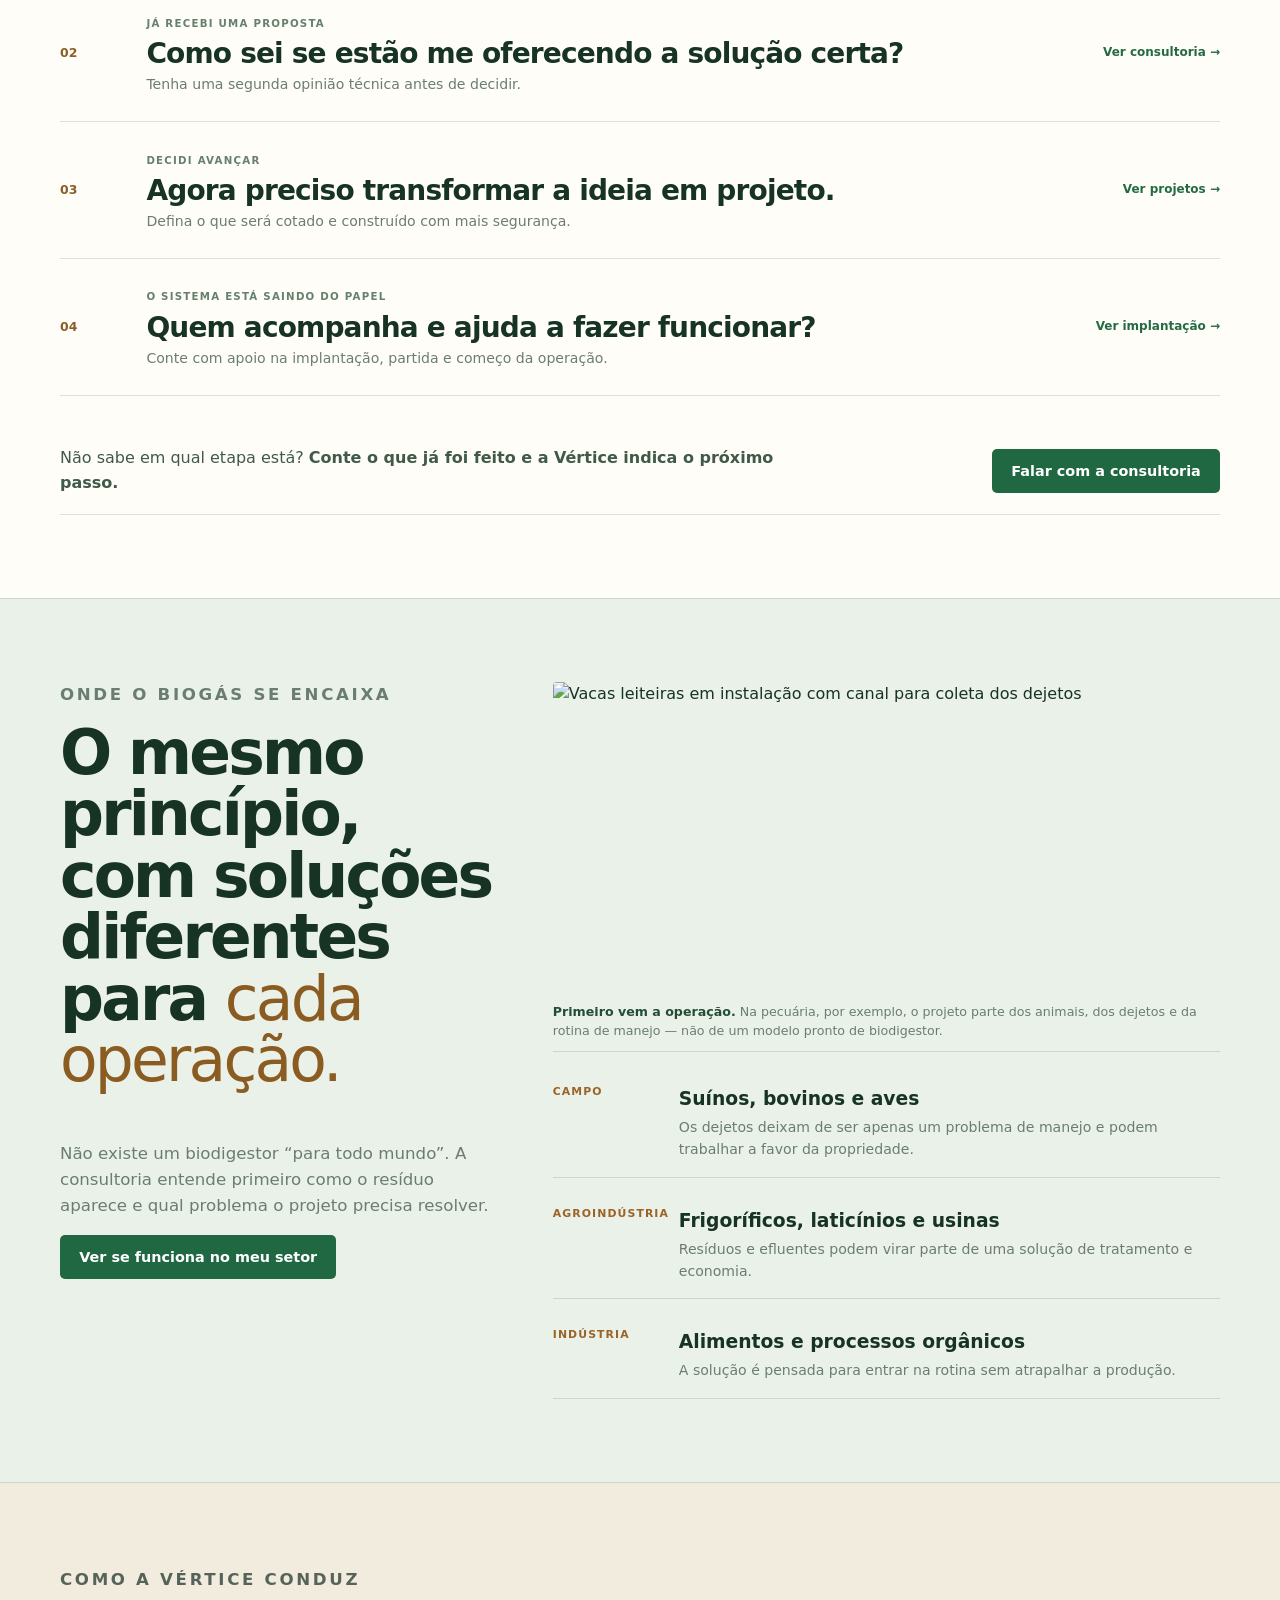
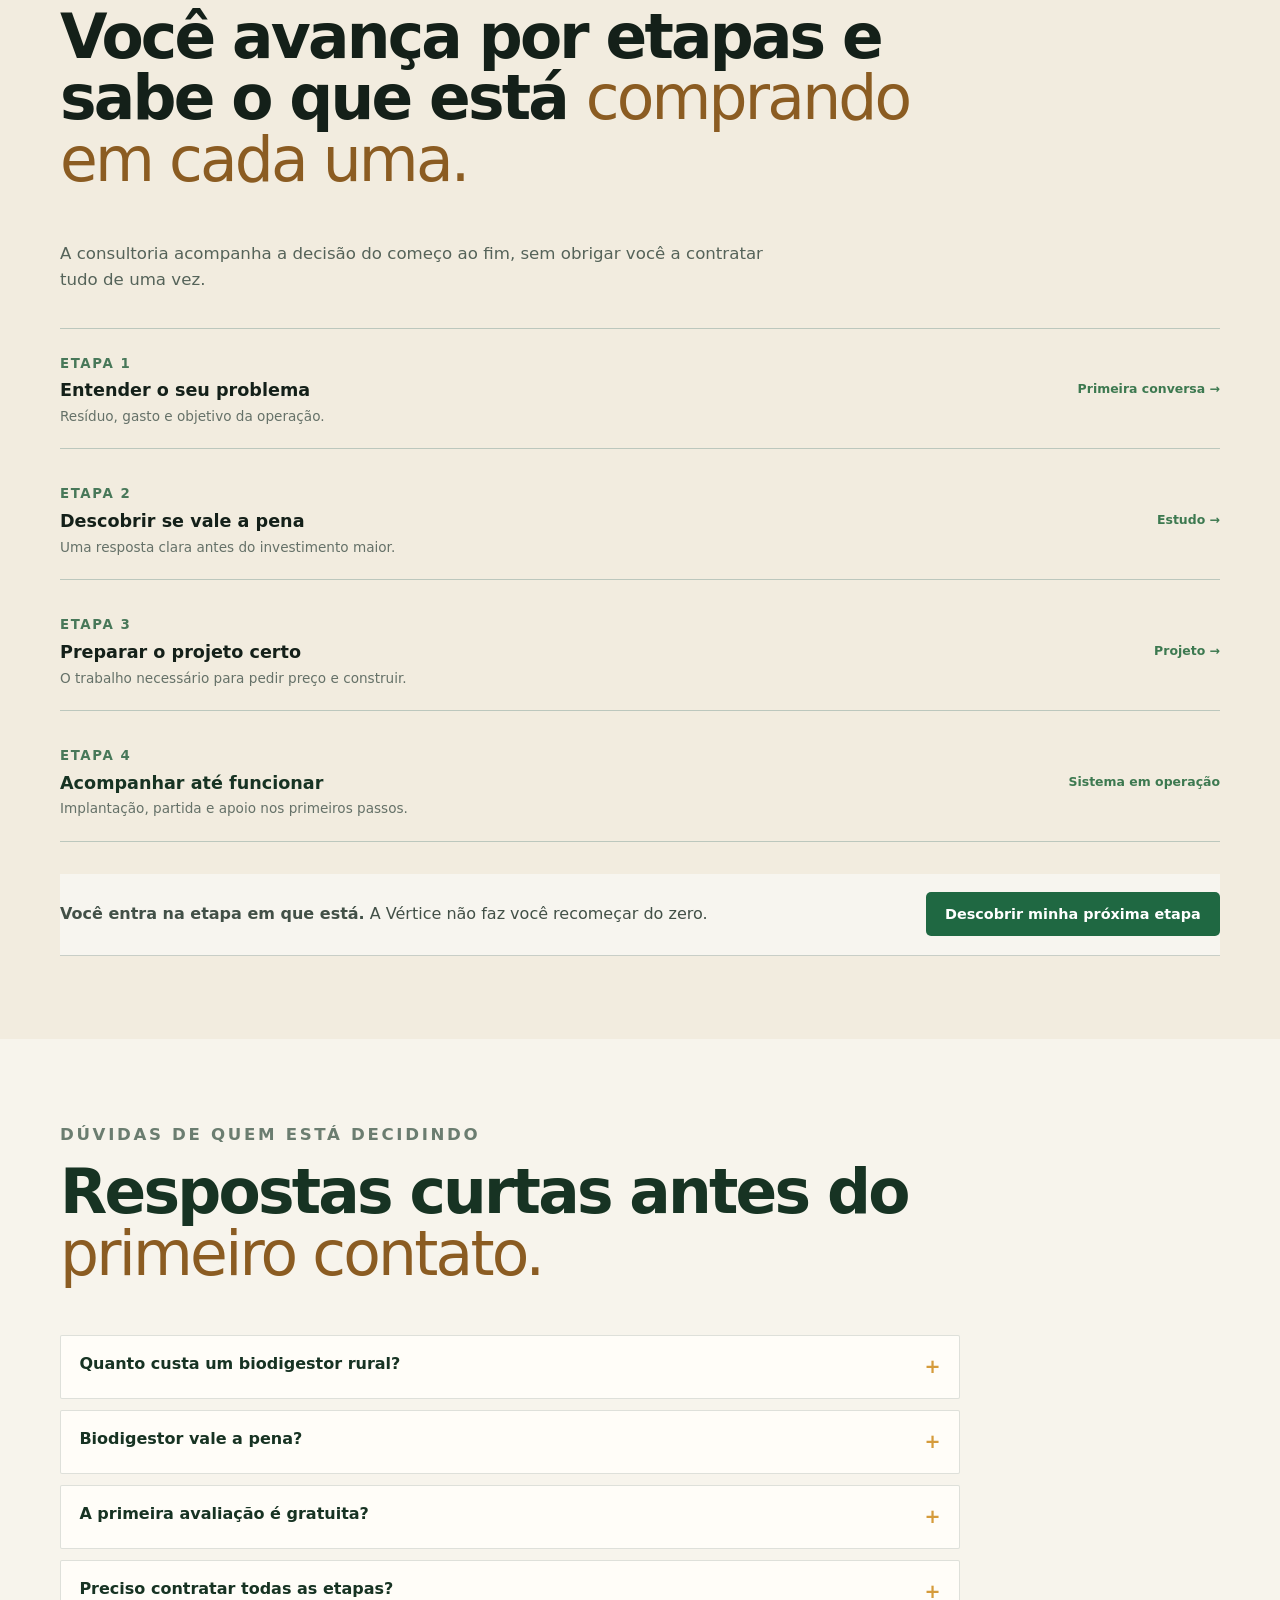
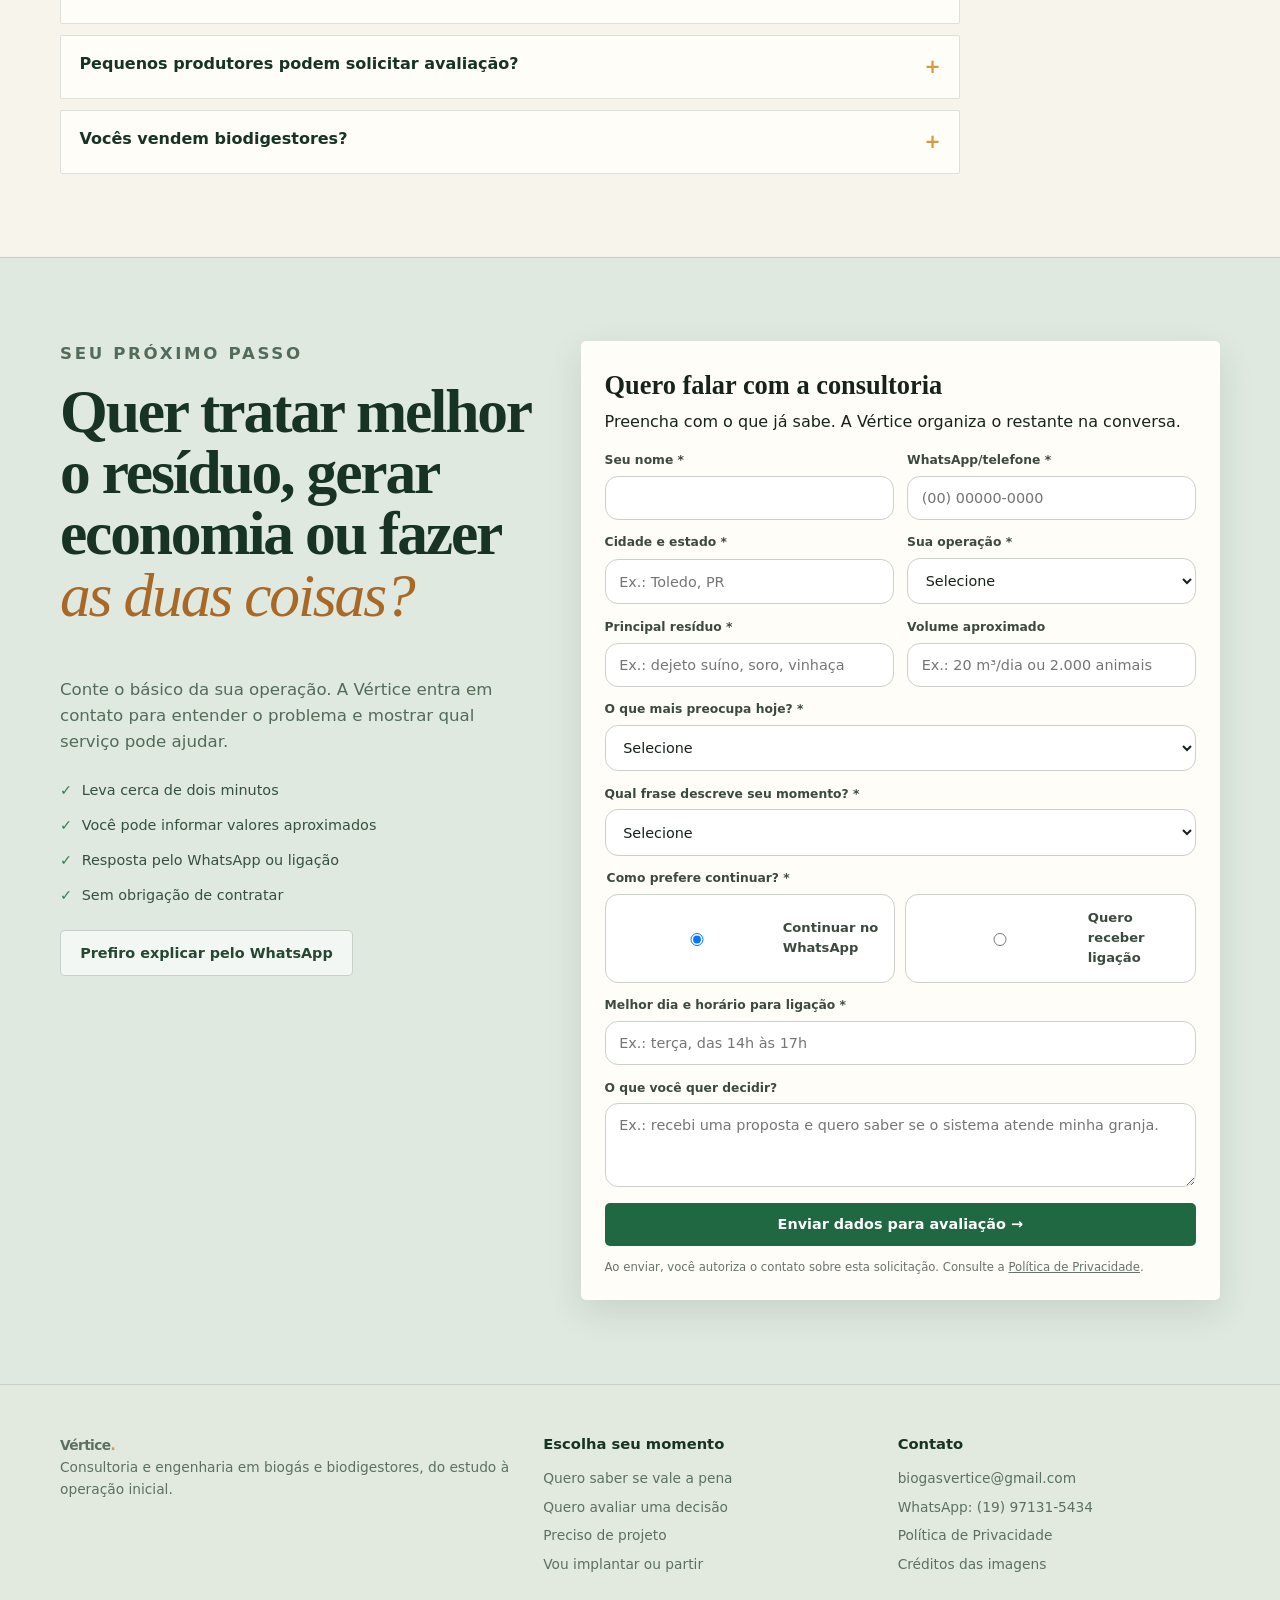
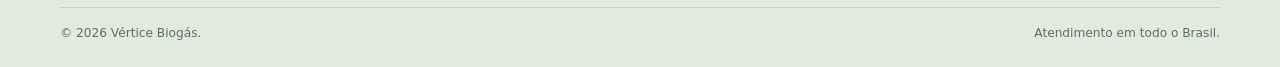
==== commit dd11f31b: "Aprimora site comercial com fotos reais" ====
--- a/index.html
+++ b/index.html
@@ -20,7 +20,7 @@
 
 <main id="conteudo">
   <section class="hero hero-decision">
-    <img class="hero-image" src="https://images.unsplash.com/photo-1500382017468-9049fed747ef?auto=format&fit=crop&w=2000&q=82" alt="Operação rural vista de cima">
+    <img class="hero-image" src="https://upload.wikimedia.org/wikipedia/commons/6/69/Planta_de_Biog%C3%A1s_San_Pedro_Verde.jpg" alt="Planta real de biogás em operação no meio rural" fetchpriority="high">
     <div class="container hero-grid">
       <div>
         <p class="eyebrow">Consultoria em biogás e biodigestores</p>
@@ -29,40 +29,41 @@
         <div class="hero-actions"><a class="btn btn-primary" href="#contato">Quero falar com a Vértice</a><a class="btn btn-secondary" data-whatsapp="topo do site" href="#">Conversar pelo WhatsApp</a></div>
         <div class="hero-note"><span>Primeira conversa sem custo</span><span>Atendimento em todo o Brasil</span><span>Do estudo ao sistema funcionando</span></div>
       </div>
-      <aside class="hero-card decision-card"><p class="kicker">A Vértice entra antes da compra</p><strong>Entende o problema, estuda o caminho e acompanha até funcionar.</strong><div class="decision-arrow">↓</div><p class="kicker">Você ganha</p><strong>Uma decisão técnica sem depender só de quem vende o equipamento.</strong></aside>
     </div>
+    <p class="photo-credit hero-credit">Foto: Casa Rosada / Wikimedia Commons · CC BY 2.5 AR</p>
   </section>
 
   <div class="trustbar"><div class="container trust-grid"><div class="trust-item"><strong>Consultoria técnica</strong><span>Decisão independente de fornecedor</span></div><div class="trust-item"><strong>Foco produtivo</strong><span>Médio e grande porte, sem excluir pequenos</span></div><div class="trust-item"><strong>Trabalho completo</strong><span>Estudo, projeto e implantação</span></div><div class="trust-item"><strong>Até funcionar</strong><span>Partida e apoio no começo</span></div></div></div>
 
   <section id="solucao" class="dual-section"><div class="container">
     <div class="section-head"><p class="kicker">Dois lados do mesmo problema</p><h2>O biodigestor só faz sentido quando melhora o resíduo e também entrega <em>valor para a operação.</em></h2></div>
-    <div class="dual-value">
-      <article class="dual-waste"><span>01</span><p>De um lado</p><h3>Tratar melhor o resíduo</h3><ul><li>Organizar um passivo da operação</li><li>Reduzir desperdício e dificuldade de manejo</li><li>Dar um destino mais útil ao que hoje é problema</li></ul></article>
-      <div class="dual-link"><b>+</b><small>um único<br>projeto</small></div>
-      <article class="dual-energy"><span>02</span><p>Do outro</p><h3>Gerar valor com energia</h3><ul><li>Aproveitar o potencial que já existe no resíduo</li><li>Reduzir parte dos gastos da operação</li><li>Criar uma solução que se sustente no dia a dia</li></ul></article>
+    <div class="editorial-dual">
+      <article><span>01 · Resíduo</span><h3>Tratar melhor o que a operação gera</h3><p>O projeto começa pelo problema real: volume, manejo, custo e dificuldade de dar destino ao resíduo.</p></article>
+      <article><span>02 · Energia</span><h3>Transformar parte desse problema em valor</h3><p>Quando existe potencial, o mesmo projeto pode reduzir gastos e aproveitar melhor o que já está dentro da operação.</p></article>
     </div>
     <div class="section-cta"><p><strong>A consultoria da Vértice junta esses dois lados</strong> e mostra se o projeto pode funcionar no seu caso.</p><a class="btn btn-primary" href="#contato">Quero avaliar minha operação</a></div>
   </div></section>
 
+  <section class="process-photos" aria-label="Do resíduo à energia"><figure><img src="https://commons.wikimedia.org/wiki/Special:Redirect/file/The%20cows%2C%20whose%20manure%20produces%20the%20biogas.%20%283092942747%29.jpg" alt="Gado em instalação onde os dejetos são coletados para produção de biogás" loading="lazy"><figcaption><span>01 · O problema começa aqui</span><strong>O resíduo já faz parte da rotina.</strong><p>Antes de falar em equipamento, é preciso entender o que a operação gera e como esse material é manejado.</p></figcaption></figure><div class="process-arrow" aria-hidden="true">→</div><figure><img src="https://commons.wikimedia.org/wiki/Special:Redirect/file/Engine%20to%20generate%20elecricity%20and%20heat%20from%20biogas%20%28CHP%20unit%20%28combined%20heat%20and%20power%29%29%20%283092936251%29.jpg" alt="Motor real que gera eletricidade e calor a partir do biogás" loading="lazy"><figcaption><span>02 · O valor aparece aqui</span><strong>O biogás precisa servir à operação.</strong><p>A energia é uma das saídas possíveis quando estudo, projeto e rotina trabalham juntos.</p></figcaption></figure><p class="process-credit">Fotos: SuSanA Secretariat / Wikimedia Commons · CC BY 2.0</p></section>
+
   <section id="seu-momento" class="moment-section"><div class="container">
     <div class="section-head"><p class="kicker">Comece pelo seu problema</p><h2>Em qual destas situações você <em>está agora?</em></h2><p>O próximo passo muda conforme o que já foi decidido. Escolha a situação mais parecida com a sua.</p></div>
-    <div class="moment-grid">
-      <a class="moment-card moment-question" href="/estudo-viabilidade-biogas/"><span>01</span><p>Ainda estou na dúvida</p><h3>“Biodigestor vale a pena aqui?”</h3><small>A consultoria verifica se existe oportunidade antes de você gastar com equipamento.</small><b>Descobrir se vale a pena →</b></a>
-      <a class="moment-card moment-offer" href="/consultoria-biogas/"><span>02</span><p>Já recebi uma proposta</p><h3>“Como sei se estão me oferecendo a solução certa?”</h3><small>A Vértice confere a proposta e mostra o que está claro, o que falta e o que merece cuidado.</small><b>Quero uma segunda opinião →</b></a>
-      <a class="moment-card moment-project" href="/projeto-biodigestor/"><span>03</span><p>Decidi avançar</p><h3>“Agora preciso transformar a ideia em projeto.”</h3><small>A Vértice prepara o trabalho técnico necessário para pedir preço e construir com mais segurança.</small><b>Conhecer os projetos →</b></a>
-      <a class="moment-card moment-start" href="/implantacao-biogas/"><span>04</span><p>O sistema está saindo do papel</p><h3>“Quem acompanha e faz funcionar?”</h3><small>A consultoria acompanha a implantação, a partida e os primeiros passos da operação.</small><b>Ver implantação e partida →</b></a>
+    <div class="moment-list">
+      <a href="/estudo-viabilidade-biogas/"><span>01</span><div><small>Ainda estou na dúvida</small><h3>Biodigestor vale a pena aqui?</h3><p>Descubra se existe oportunidade antes de gastar com equipamento.</p></div><b>Ver estudo de viabilidade →</b></a>
+      <a href="/consultoria-biogas/"><span>02</span><div><small>Já recebi uma proposta</small><h3>Como sei se estão me oferecendo a solução certa?</h3><p>Tenha uma segunda opinião técnica antes de decidir.</p></div><b>Ver consultoria →</b></a>
+      <a href="/projeto-biodigestor/"><span>03</span><div><small>Decidi avançar</small><h3>Agora preciso transformar a ideia em projeto.</h3><p>Defina o que será cotado e construído com mais segurança.</p></div><b>Ver projetos →</b></a>
+      <a href="/implantacao-biogas/"><span>04</span><div><small>O sistema está saindo do papel</small><h3>Quem acompanha e ajuda a fazer funcionar?</h3><p>Conte com apoio na implantação, partida e começo da operação.</p></div><b>Ver implantação →</b></a>
     </div>
     <div class="section-cta"><p>Não sabe em qual etapa está? <strong>Conte o que já foi feito e a Vértice indica o próximo passo.</strong></p><a class="btn btn-primary" href="#contato">Falar com a consultoria</a></div>
   </div></section>
 
-  <section class="sector-brief muted-section"><div class="container split">
+  <section id="setores" class="sector-brief muted-section"><div class="container split sector-split">
     <div class="split-copy"><p class="kicker">Onde o biogás se encaixa</p><h2>O mesmo princípio, com soluções diferentes para <em>cada operação.</em></h2><p>Não existe um biodigestor “para todo mundo”. A consultoria entende primeiro como o resíduo aparece e qual problema o projeto precisa resolver.</p><a class="btn btn-primary" href="#contato">Ver se funciona no meu setor</a></div>
-    <div class="sector-lines">
+    <div><figure class="sector-photo sector-operation"><img src="https://commons.wikimedia.org/wiki/Special:Redirect/file/Manure%20Management02%20%2838845768622%29.jpg" alt="Vacas leiteiras em instalação com canal para coleta dos dejetos" loading="lazy"><figcaption><strong>Primeiro vem a operação.</strong> Na pecuária, por exemplo, o projeto parte dos animais, dos dejetos e da rotina de manejo — não de um modelo pronto de biodigestor.</figcaption></figure><div class="sector-lines">
       <article><span>Campo</span><div><h3>Suínos, bovinos e aves</h3><p>Os dejetos deixam de ser apenas um problema de manejo e podem trabalhar a favor da propriedade.</p></div></article>
       <article><span>Agroindústria</span><div><h3>Frigoríficos, laticínios e usinas</h3><p>Resíduos e efluentes podem virar parte de uma solução de tratamento e economia.</p></div></article>
       <article><span>Indústria</span><div><h3>Alimentos e processos orgânicos</h3><p>A solução é pensada para entrar na rotina sem atrapalhar a produção.</p></div></article>
-    </div>
+    </div></div>
   </div></section>
 
   <section id="decisao" class="decision-section"><div class="container">
@@ -107,6 +108,6 @@
   </div></section>
 </main>
 
-<footer><div class="container footer-grid"><div><a class="brand" href="/">Vértice<span>.</span></a><p>Consultoria e engenharia em biogás e biodigestores, do estudo à operação inicial.</p></div><div><h3>Escolha seu momento</h3><div class="footer-links"><a href="/estudo-viabilidade-biogas/">Quero saber se vale a pena</a><a href="/consultoria-biogas/">Quero avaliar uma decisão</a><a href="/projeto-biodigestor/">Preciso de projeto</a><a href="/implantacao-biogas/">Vou implantar ou partir</a></div></div><div><h3>Contato</h3><div class="footer-links"><a href="mailto:biogasvertice@gmail.com">biogasvertice@gmail.com</a><a data-whatsapp="rodapé" href="#">WhatsApp: (19) 97131-5434</a><a href="/politica-de-privacidade.html">Política de Privacidade</a></div></div></div><div class="container footer-bottom"><span>© <span data-year></span> Vértice Biogás.</span><span>Atendimento em todo o Brasil.</span></div></footer>
+<footer><div class="container footer-grid"><div><a class="brand" href="/">Vértice<span>.</span></a><p>Consultoria e engenharia em biogás e biodigestores, do estudo à operação inicial.</p></div><div><h3>Escolha seu momento</h3><div class="footer-links"><a href="/estudo-viabilidade-biogas/">Quero saber se vale a pena</a><a href="/consultoria-biogas/">Quero avaliar uma decisão</a><a href="/projeto-biodigestor/">Preciso de projeto</a><a href="/implantacao-biogas/">Vou implantar ou partir</a></div></div><div><h3>Contato</h3><div class="footer-links"><a href="mailto:biogasvertice@gmail.com">biogasvertice@gmail.com</a><a data-whatsapp="rodapé" href="#">WhatsApp: (19) 97131-5434</a><a href="/politica-de-privacidade.html">Política de Privacidade</a><a href="/creditos-imagens.html">Créditos das imagens</a></div></div></div><div class="container footer-bottom"><span>© <span data-year></span> Vértice Biogás.</span><span>Atendimento em todo o Brasil.</span></div></footer>
 <a class="floating" data-whatsapp="botão flutuante" href="#">WhatsApp · Avaliar minha operação</a><script src="/script.js" defer></script>
 </body></html>
--- a/styles.css
+++ b/styles.css
@@ -40,3 +40,104 @@
 .page-hero{background:linear-gradient(120deg,#e3ede2,#f8f2e4);border-color:var(--line)}.service-page .page-hero{color:#173323}.service-outcome{background:#fffdf8!important;color:#173323!important;border-color:var(--line)!important;box-shadow:var(--shadow)}.service-outcome p{color:#5a7060!important}.theme-consulting .page-hero{background:radial-gradient(circle at 84% 35%,rgba(75,150,94,.16),transparent 27%),linear-gradient(120deg,#dfecdf,#faf6ea)}.theme-viability{background:#f7f4ec}.theme-viability .page-hero{background:linear-gradient(110deg,#f3e6be,#faf7ed 70%)}.theme-viability .service-outcome{transform:rotate(.5deg)}.ledger{background:#fffdf8;color:#173323;box-shadow:12px 12px 0 rgba(213,155,59,.14)}.ledger-row{border-color:#d7d5ca}.theme-project{background:#f4f7f5}.theme-project .nav{background:rgba(247,250,248,.92)}.theme-project .page-hero{background-color:#e3eff1;background-image:linear-gradient(rgba(45,101,123,.1) 1px,transparent 1px),linear-gradient(90deg,rgba(45,101,123,.1) 1px,transparent 1px)}.theme-project .service-outcome::before{background:#e3eff1;color:#2d657b}.blueprint article{background:#fafdfe;border-color:rgba(45,101,123,.26)}.theme-implementation .page-hero{background:radial-gradient(circle at 78% 32%,rgba(196,112,65,.14),transparent 28%),linear-gradient(115deg,#f4dfd1,#edf1df)}.operation-track article::before{background:#fff8f1;color:#70412b}.handover .panel{background:#fffdf8}.meter{background:#dde5dc}
 @media(max-width:900px){.nav-links.open{background:#f8f6ef}.home-funnel .hero::after{background:linear-gradient(90deg,rgba(248,245,236,.98),rgba(248,245,236,.88))}}
 @media(max-width:600px){section{padding:4.1rem 0}.hero{padding:4.2rem 0}.moment-card{min-height:250px}}
+
+/* Editorial photography direction — real plants, fewer decorative cards */
+:root{--radius:10px;--shadow:0 16px 40px rgba(32,55,39,.1)}
+body::before{display:none}
+.nav{background:rgba(253,252,248,.94);backdrop-filter:blur(12px)}
+.nav-inner{height:72px}
+.brand{font-family:var(--sans);font-weight:850;letter-spacing:-.045em}
+.nav-cta,.btn{border-radius:5px;padding:.92rem 1.2rem}
+.nav-links a{font-size:.84rem}
+
+.home-funnel .hero{min-height:720px;padding:7.5rem 0 6rem}
+.home-funnel .hero::after{background:linear-gradient(90deg,rgba(8,28,17,.93) 0%,rgba(8,28,17,.81) 52%,rgba(8,28,17,.28) 100%)}
+.home-funnel .hero-image{filter:saturate(.86) contrast(1.04);object-position:center 55%}
+.home-funnel .hero-grid{grid-template-columns:minmax(0,790px);position:relative;z-index:1}
+.home-funnel .hero h1{font-family:var(--sans);font-weight:770;letter-spacing:-.055em;color:#fff;max-width:850px}
+.home-funnel .hero h1 em{color:#f2c46f;font-style:normal}
+.home-funnel .hero .lead{color:#e7eee8;max-width:680px}
+.home-funnel .hero .eyebrow{color:#f2c46f}
+.home-funnel .hero .btn-secondary{color:#fff;background:rgba(255,255,255,.08);border-color:rgba(255,255,255,.45)}
+.home-funnel .hero-note{color:#fff;border-top:1px solid rgba(255,255,255,.3);padding-top:1.1rem}
+.hero-credit{position:absolute;right:1rem;bottom:.75rem;z-index:2;color:rgba(255,255,255,.72);font-size:.62rem;margin:0}
+.trustbar{box-shadow:none}.trust-item{padding:1.2rem 1.4rem}.trust-item strong{font-size:.84rem}.trust-item span{font-size:.72rem}
+
+.section-head{max-width:850px}.section-head h2,.split-copy h2{font-family:var(--sans);font-weight:750;letter-spacing:-.045em}
+.section-head h2 em,.split-copy h2 em{font-style:normal;color:#8b5c22}
+.editorial-dual{display:grid;grid-template-columns:1fr 1fr;border-top:1px solid var(--line);border-bottom:1px solid var(--line);margin-top:2.5rem}
+.editorial-dual article{padding:2rem 3rem 2.2rem 0}
+.editorial-dual article+article{border-left:1px solid var(--line);padding-left:3rem}
+.editorial-dual span{font-size:.7rem;text-transform:uppercase;letter-spacing:.14em;font-weight:850;color:#8a6028}
+.editorial-dual h3{font:750 clamp(1.6rem,3vw,2.45rem)/1.08 var(--sans);letter-spacing:-.035em;margin:.7rem 0}
+.editorial-dual p{color:var(--muted);max-width:520px;margin-bottom:0}
+.section-cta{border:0;border-radius:0;padding:1.15rem 0;background:transparent;border-bottom:1px solid var(--line)}
+
+.photo-break{position:relative;margin:0;min-height:580px;overflow:hidden;background:#173323}
+.photo-break img{width:100%;height:640px;object-fit:cover;object-position:center 55%;filter:saturate(.84)}
+.photo-break::after{content:"";position:absolute;inset:50% 0 0;background:linear-gradient(transparent,rgba(7,25,15,.88))}
+.photo-break figcaption{position:absolute;left:max(1rem,calc((100% - 1160px)/2));right:max(1rem,calc((100% - 1160px)/2));bottom:2.4rem;z-index:1;color:#fff;font-size:clamp(1.1rem,2vw,1.5rem);max-width:720px}
+.photo-break figcaption strong{display:block;font-size:clamp(2rem,5vw,4rem);line-height:1;letter-spacing:-.05em;margin-bottom:.6rem}
+.photo-break figcaption span{display:block;font-size:.62rem;opacity:.72;margin-top:.8rem}
+.process-photos{display:grid;grid-template-columns:1fr 70px 1fr;gap:0;align-items:stretch;padding:0;background:#153323;position:relative}
+.process-photos figure{margin:0;position:relative;min-height:610px;overflow:hidden;background:#183522}
+.process-photos figure img{width:100%;height:100%;min-height:610px;object-fit:cover;filter:saturate(.82) contrast(1.04)}
+.process-photos figure::after{content:"";position:absolute;inset:42% 0 0;background:linear-gradient(transparent,rgba(7,24,15,.94))}
+.process-photos figcaption{position:absolute;left:clamp(1.2rem,4vw,3.2rem);right:clamp(1.2rem,4vw,3.2rem);bottom:2.4rem;z-index:1;color:#fff}
+.process-photos figcaption span{display:block;text-transform:uppercase;letter-spacing:.14em;font-size:.67rem;font-weight:850;color:#efc16a;margin-bottom:.75rem}
+.process-photos figcaption strong{display:block;font-size:clamp(1.8rem,3vw,3rem);line-height:1.04;letter-spacing:-.045em}
+.process-photos figcaption p{color:#dbe5dd;margin:.8rem 0 0;max-width:500px}
+.process-arrow{display:grid;place-items:center;color:#173323;background:#efc16a;font-size:2.5rem;font-weight:900}
+.process-credit{position:absolute;right:1rem;bottom:.65rem;z-index:2;color:rgba(255,255,255,.6);font-size:.58rem;margin:0}
+
+.moment-section{background:#fffdf8}
+.moment-list{border-top:1px solid var(--line);margin-top:2.4rem}
+.moment-list>a{display:grid;grid-template-columns:64px minmax(0,1fr) auto;gap:1.4rem;align-items:center;padding:1.55rem 0;border-bottom:1px solid var(--line);text-decoration:none;transition:.2s}
+.moment-list>a:hover{padding-left:.8rem;background:#f0f4ed}
+.moment-list>a>span{font-size:.78rem;font-weight:850;color:#8a6028}
+.moment-list small{text-transform:uppercase;letter-spacing:.12em;font-size:.64rem;font-weight:850;color:#65806d}
+.moment-list h3{font:750 clamp(1.25rem,2.3vw,1.75rem)/1.1 var(--sans);letter-spacing:-.03em;margin:.28rem 0}
+.moment-list p{color:var(--muted);font-size:.88rem;margin:0}
+.moment-list b{font-size:.75rem;color:#246a43;white-space:nowrap}
+
+.sector-split{grid-template-columns:.8fr 1.2fr;align-items:start}
+.sector-photo{margin:0 0 1rem;position:relative}.sector-photo img{width:100%;height:310px;object-fit:cover;object-position:center;border-radius:4px}
+.sector-photo figcaption{font-size:.74rem;color:var(--muted);padding:.65rem 0;border-bottom:1px solid var(--line)}
+.sector-operation img{object-position:center 42%}.sector-operation figcaption{font-size:.79rem;line-height:1.5}.sector-operation figcaption strong{color:#234d35}
+.sector-lines article{padding:1rem 0;grid-template-columns:110px 1fr}
+
+.decision-section{background:#f2ecdf}
+.decision-gates{border-top:1px solid #bcc7bd}
+.decision-gates article{margin-left:0!important;border:0;border-bottom:1px solid #bcc7bd;border-radius:0;background:transparent;padding:1.35rem 0}
+.decision-gates article:nth-child(4){background:transparent;color:#173323;border-color:#bcc7bd}
+.decision-gates article:nth-child(4) p{color:#657168}.decision-gates article:nth-child(4) b{color:#3d7950}
+.faq details{border-radius:2px;box-shadow:none}
+.contact{background:#dfe9df}.form-card{border-radius:5px;box-shadow:0 12px 35px rgba(32,55,39,.12)}
+
+/* Photo-led service pages */
+.service-page .page-hero{min-height:650px;padding:5rem 0;background:#edf2ea!important}
+.service-page .service-hero-grid{grid-template-columns:1fr .88fr;gap:5rem}
+.service-page .page-hero h1{font-family:var(--sans);font-weight:760;letter-spacing:-.055em;font-size:clamp(2.6rem,5vw,4.8rem)}
+.service-photo{position:relative;margin:0;height:500px;overflow:hidden;background:#173323}
+.service-photo img{width:100%;height:100%;object-fit:cover;filter:saturate(.82) contrast(1.03)}
+.service-photo::after{content:"";position:absolute;left:0;right:0;bottom:0;height:42%;background:linear-gradient(transparent,rgba(8,28,17,.84))}
+.service-photo figcaption{position:absolute;left:1.5rem;right:1.5rem;bottom:1.4rem;z-index:1;color:#fff;font:700 1.35rem/1.18 var(--sans);letter-spacing:-.025em}
+.theme-consulting .service-photo img{object-position:center}.theme-viability .service-photo img{object-position:center}.theme-project .service-photo img{object-position:center 68%}.theme-implementation .service-photo img{object-position:center}
+.decision-map{grid-template-columns:1fr 1fr;gap:0;border-top:1px solid var(--line)}
+.decision-map .map-center{display:none}
+.decision-map .map-side{gap:0}
+.decision-map .map-side article{border:0;border-bottom:1px solid var(--line);border-radius:0;background:transparent;padding:1.25rem 1.5rem 1.25rem 0}
+.decision-map .map-side+.map-side article{border-left:1px solid var(--line);padding-left:1.5rem}
+.ledger{border-radius:2px;box-shadow:none;border-top:4px solid #c88b33}
+.theme-viability .service-outcome{transform:none}
+.grid-3{gap:0;border-top:1px solid var(--line)}.grid-3 .card{border:0;border-right:1px solid var(--line);border-radius:0;box-shadow:none;background:transparent}.grid-3 .card:last-child{border-right:0}
+.problem-path article{background:transparent;border:0;border-top:2px solid #d59b3b}.blueprint{gap:0;border-top:1px solid rgba(45,101,123,.26)}.blueprint article{background:transparent;border:0;border-right:1px solid rgba(45,101,123,.26);border-bottom:1px solid rgba(45,101,123,.26)}.blueprint article::after{display:none}
+.operation-track article::before{border-radius:3px}.handover .panel{border-radius:3px;box-shadow:none}
+.cta-band{background:#1f6842;color:#fff}.cta-band .btn{background:#f0c36b;color:#173323}
+
+@media(max-width:900px){
+  .home-funnel .hero{min-height:650px}.service-page .service-hero-grid,.sector-split{grid-template-columns:1fr}.service-photo{height:420px}.moment-list>a{grid-template-columns:52px 1fr}.moment-list>a>b{grid-column:2}.photo-break img{height:560px}.process-photos{grid-template-columns:1fr}.process-photos figure,.process-photos figure img{min-height:520px}.process-arrow{height:64px;transform:none}.editorial-dual{grid-template-columns:1fr}.editorial-dual article{padding:1.5rem 0}.editorial-dual article+article{border-left:0;border-top:1px solid var(--line);padding-left:0}.decision-map{grid-template-columns:1fr}.decision-map .map-side+.map-side article{border-left:0;padding-left:0}
+}
+@media(max-width:600px){
+  .home-funnel .hero{min-height:650px;padding:5.2rem 0 4.5rem}.home-funnel .hero::after{background:rgba(8,28,17,.82)}.home-funnel .hero h1{font-size:clamp(2.55rem,12vw,3.5rem)}.hero-credit{left:1rem;right:auto}.trust-grid{display:none}.photo-break{min-height:480px}.photo-break img{height:520px}.photo-break figcaption{bottom:1.4rem}.photo-break figcaption strong{font-size:2.25rem}.process-photos figure,.process-photos figure img{min-height:500px}.process-photos figcaption{bottom:1.7rem}.process-credit{display:none}.moment-list>a{grid-template-columns:38px 1fr;gap:.7rem;padding:1.25rem 0}.moment-list>a>b{white-space:normal}.service-page .page-hero{padding:3.7rem 0}.service-photo{height:330px}.service-page .service-hero-grid{gap:2.5rem}.sector-photo img{height:300px}.grid-3 .card{border-right:0;border-bottom:1px solid var(--line)}
+}
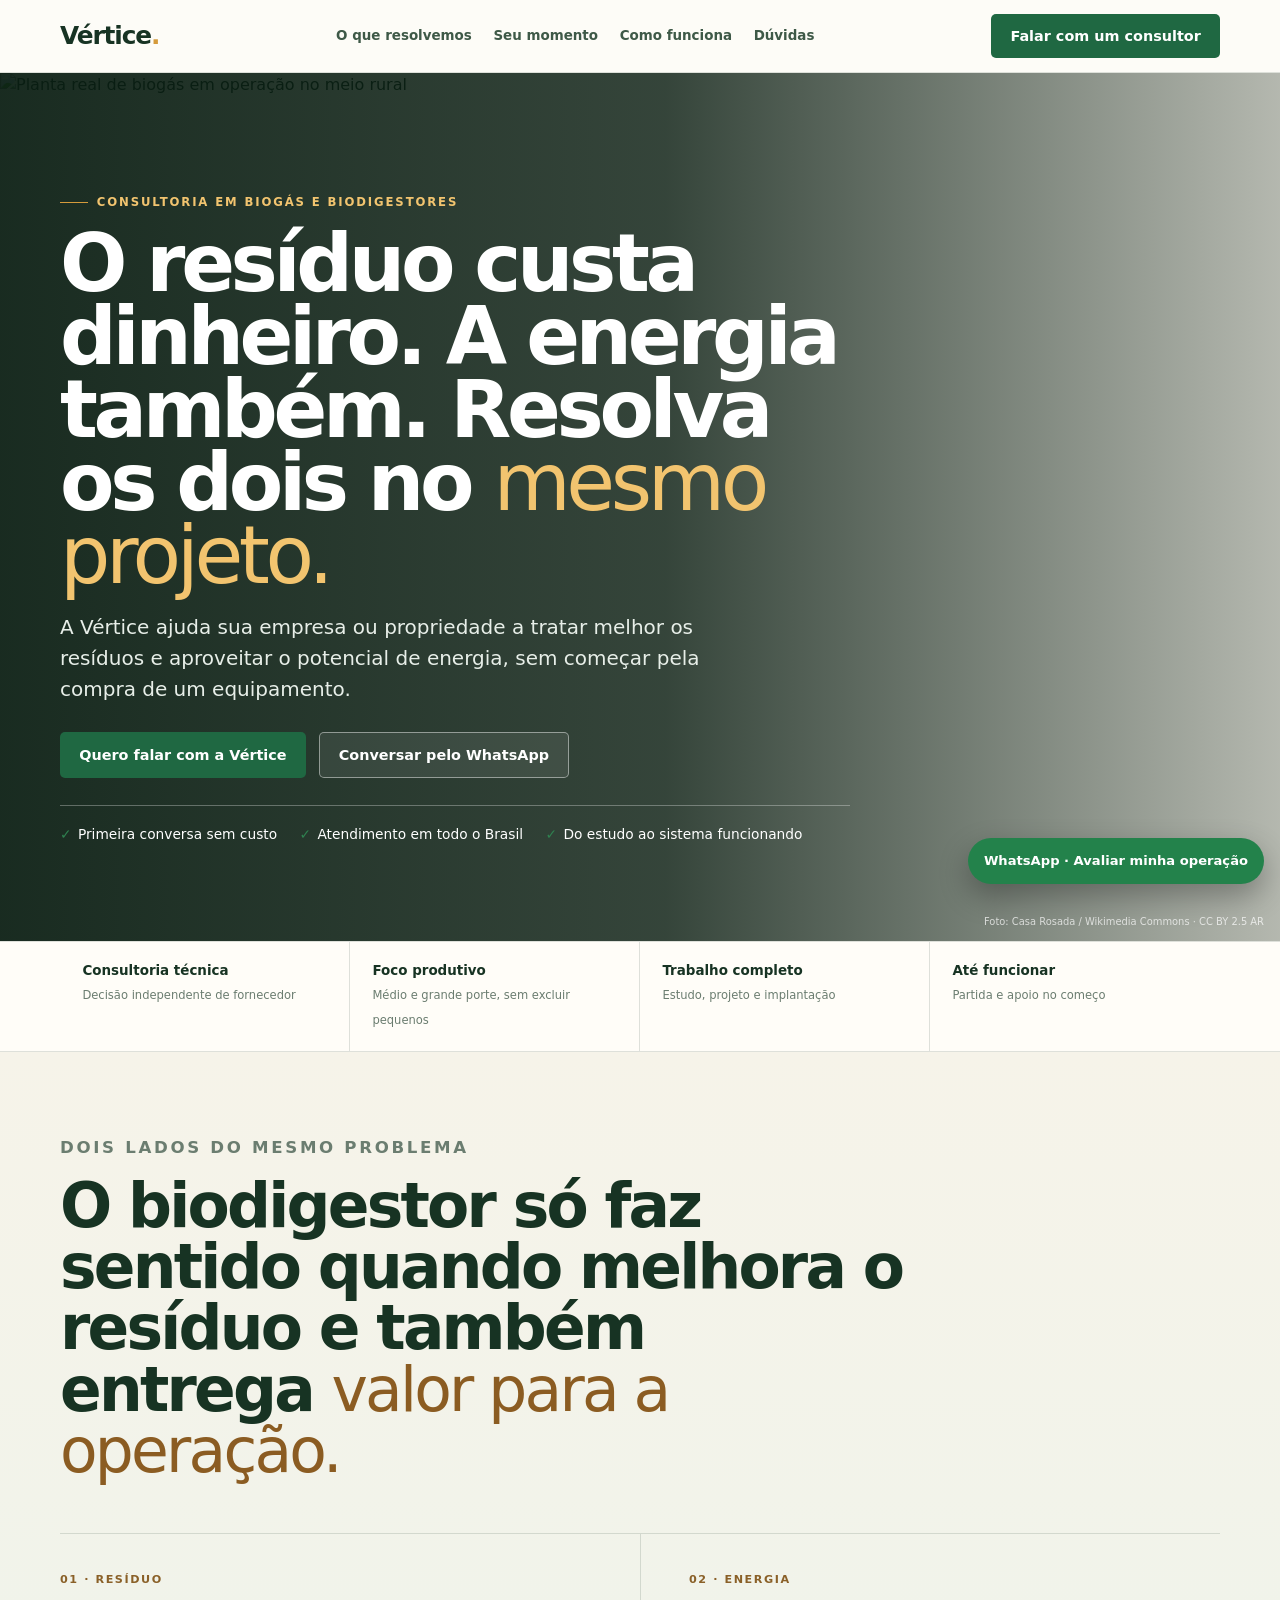
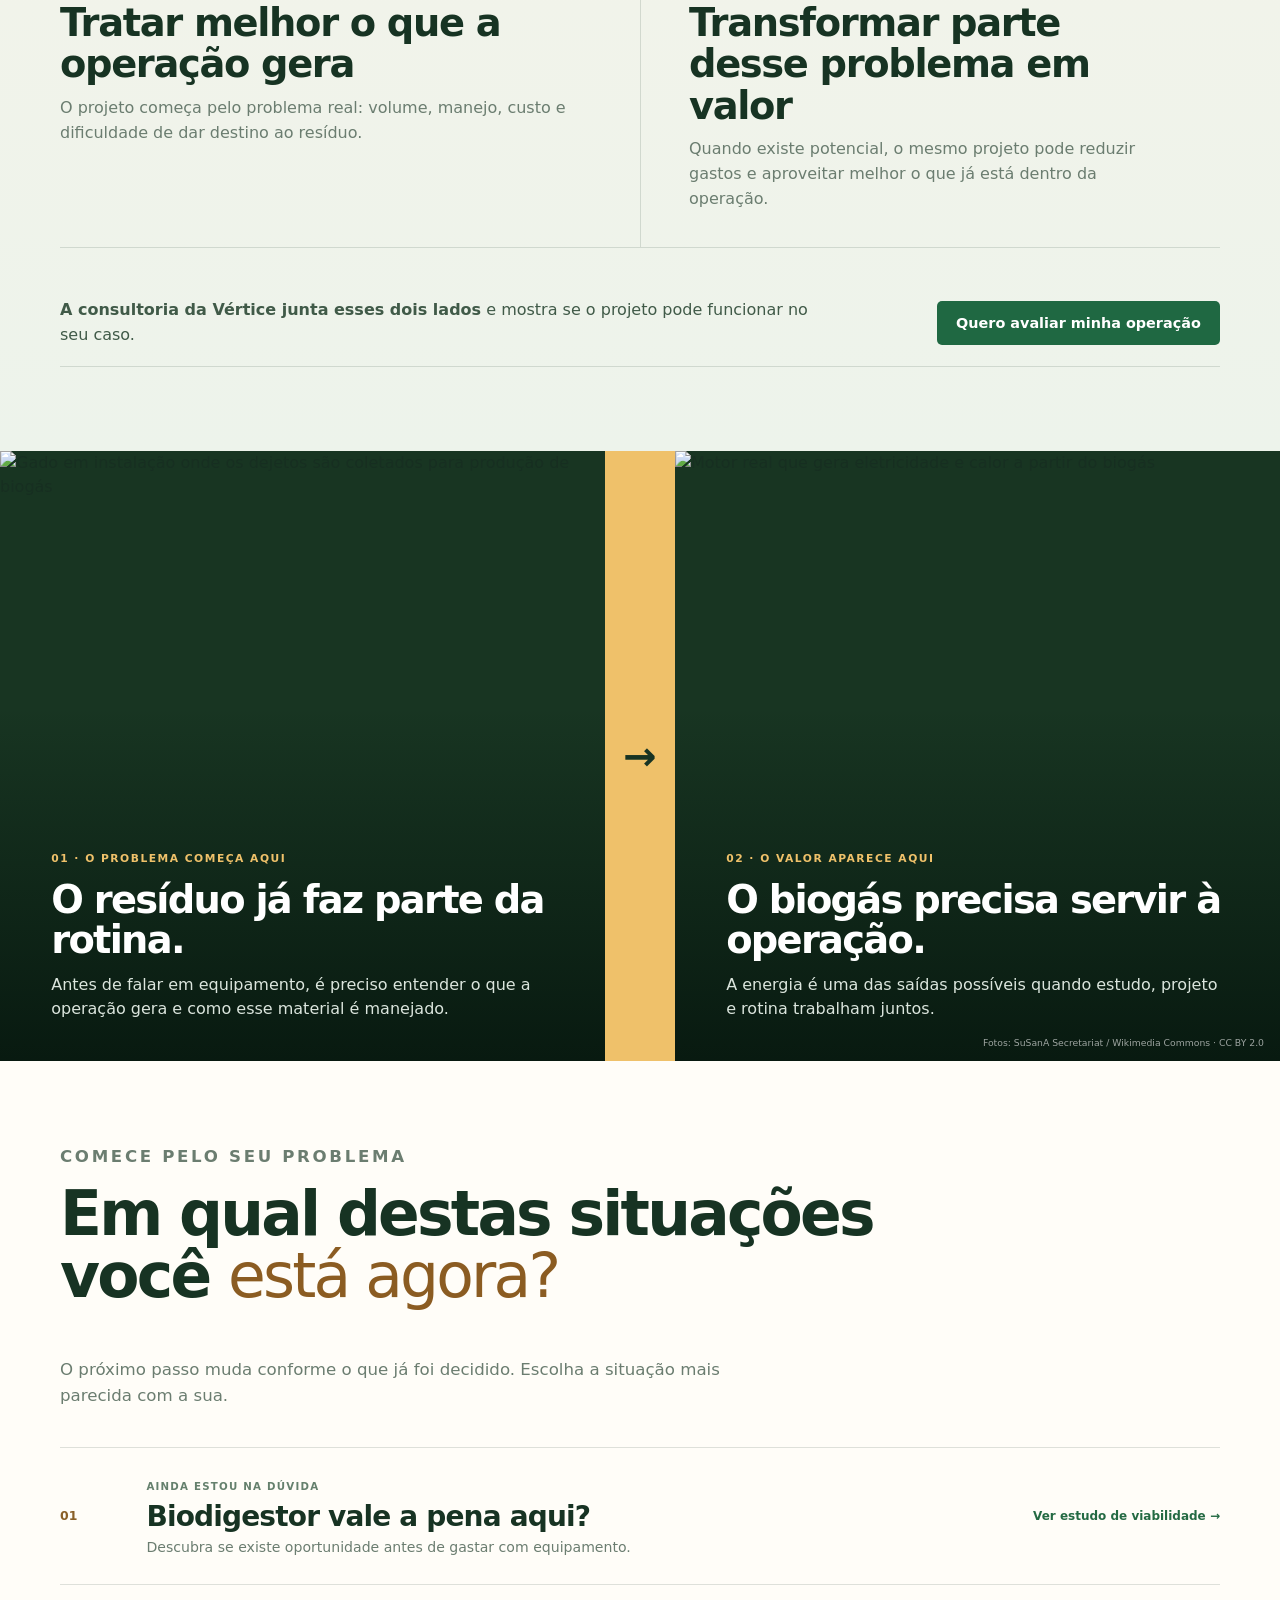
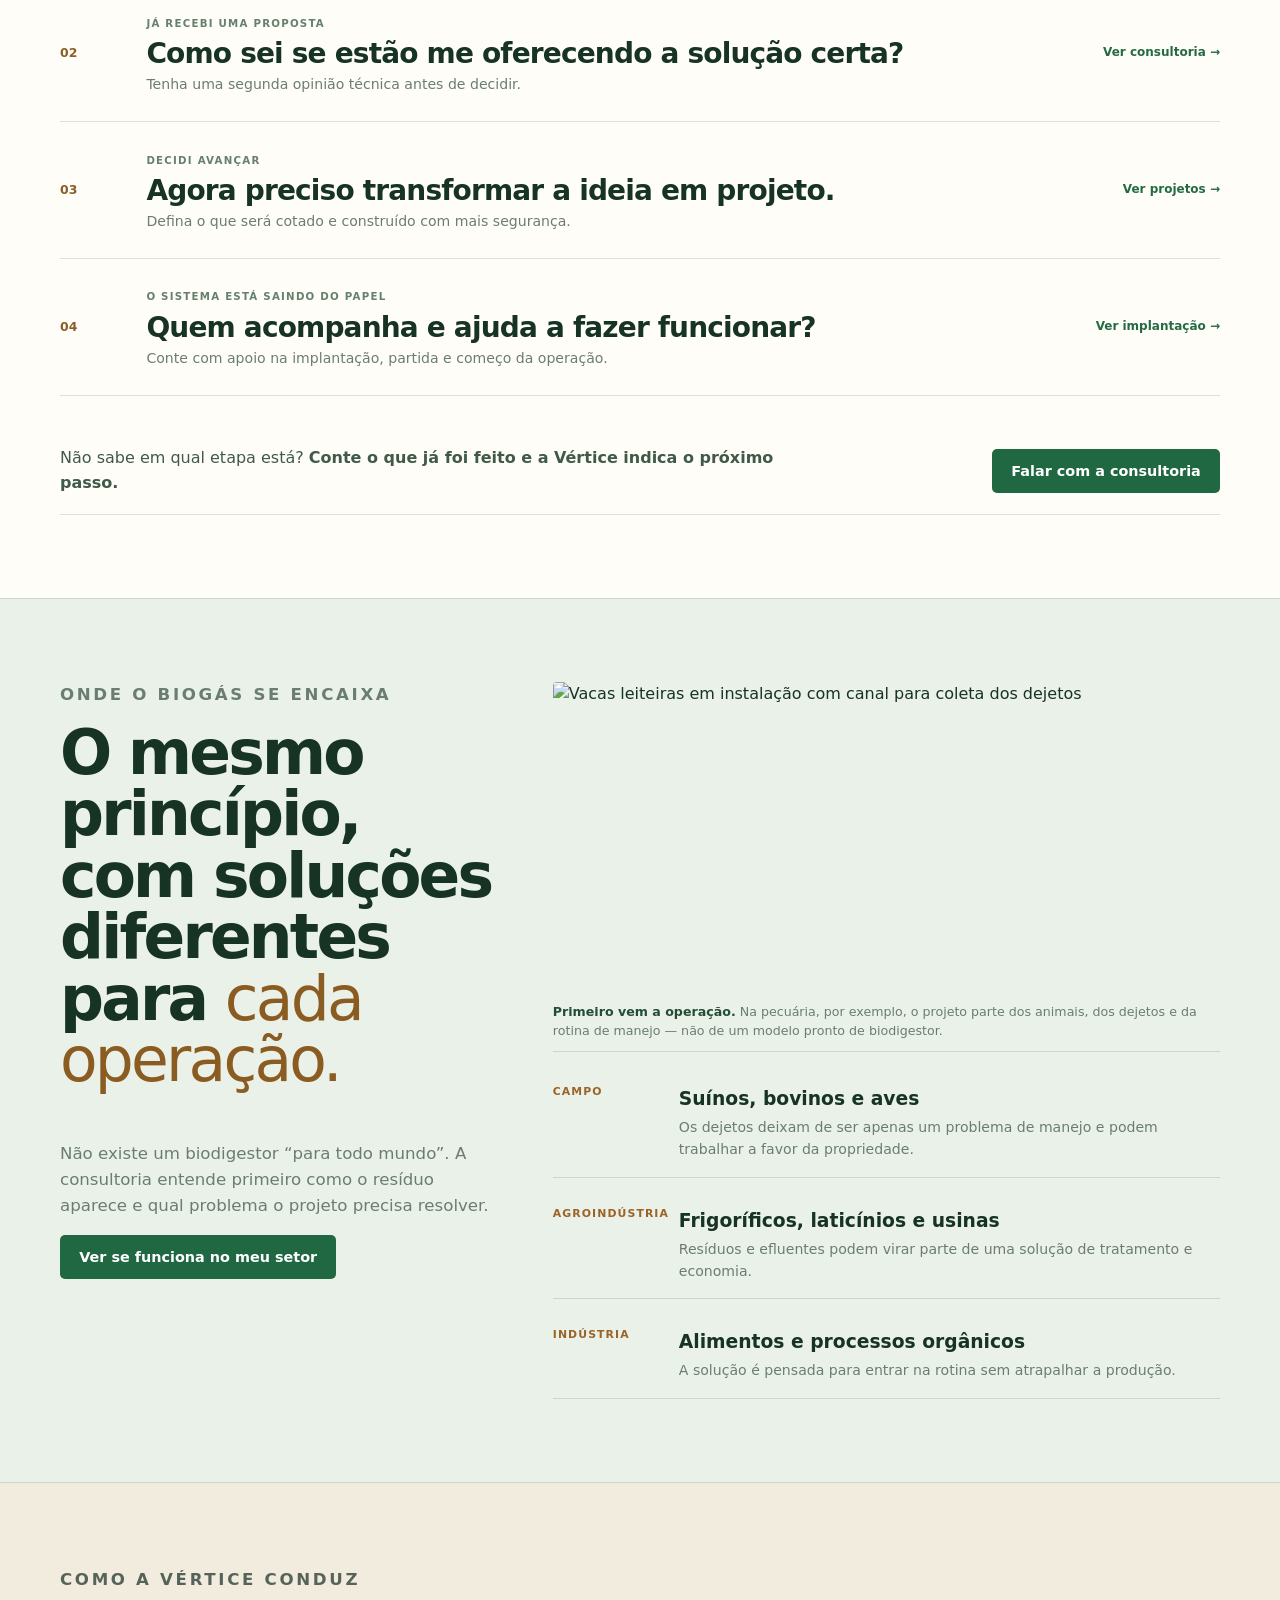
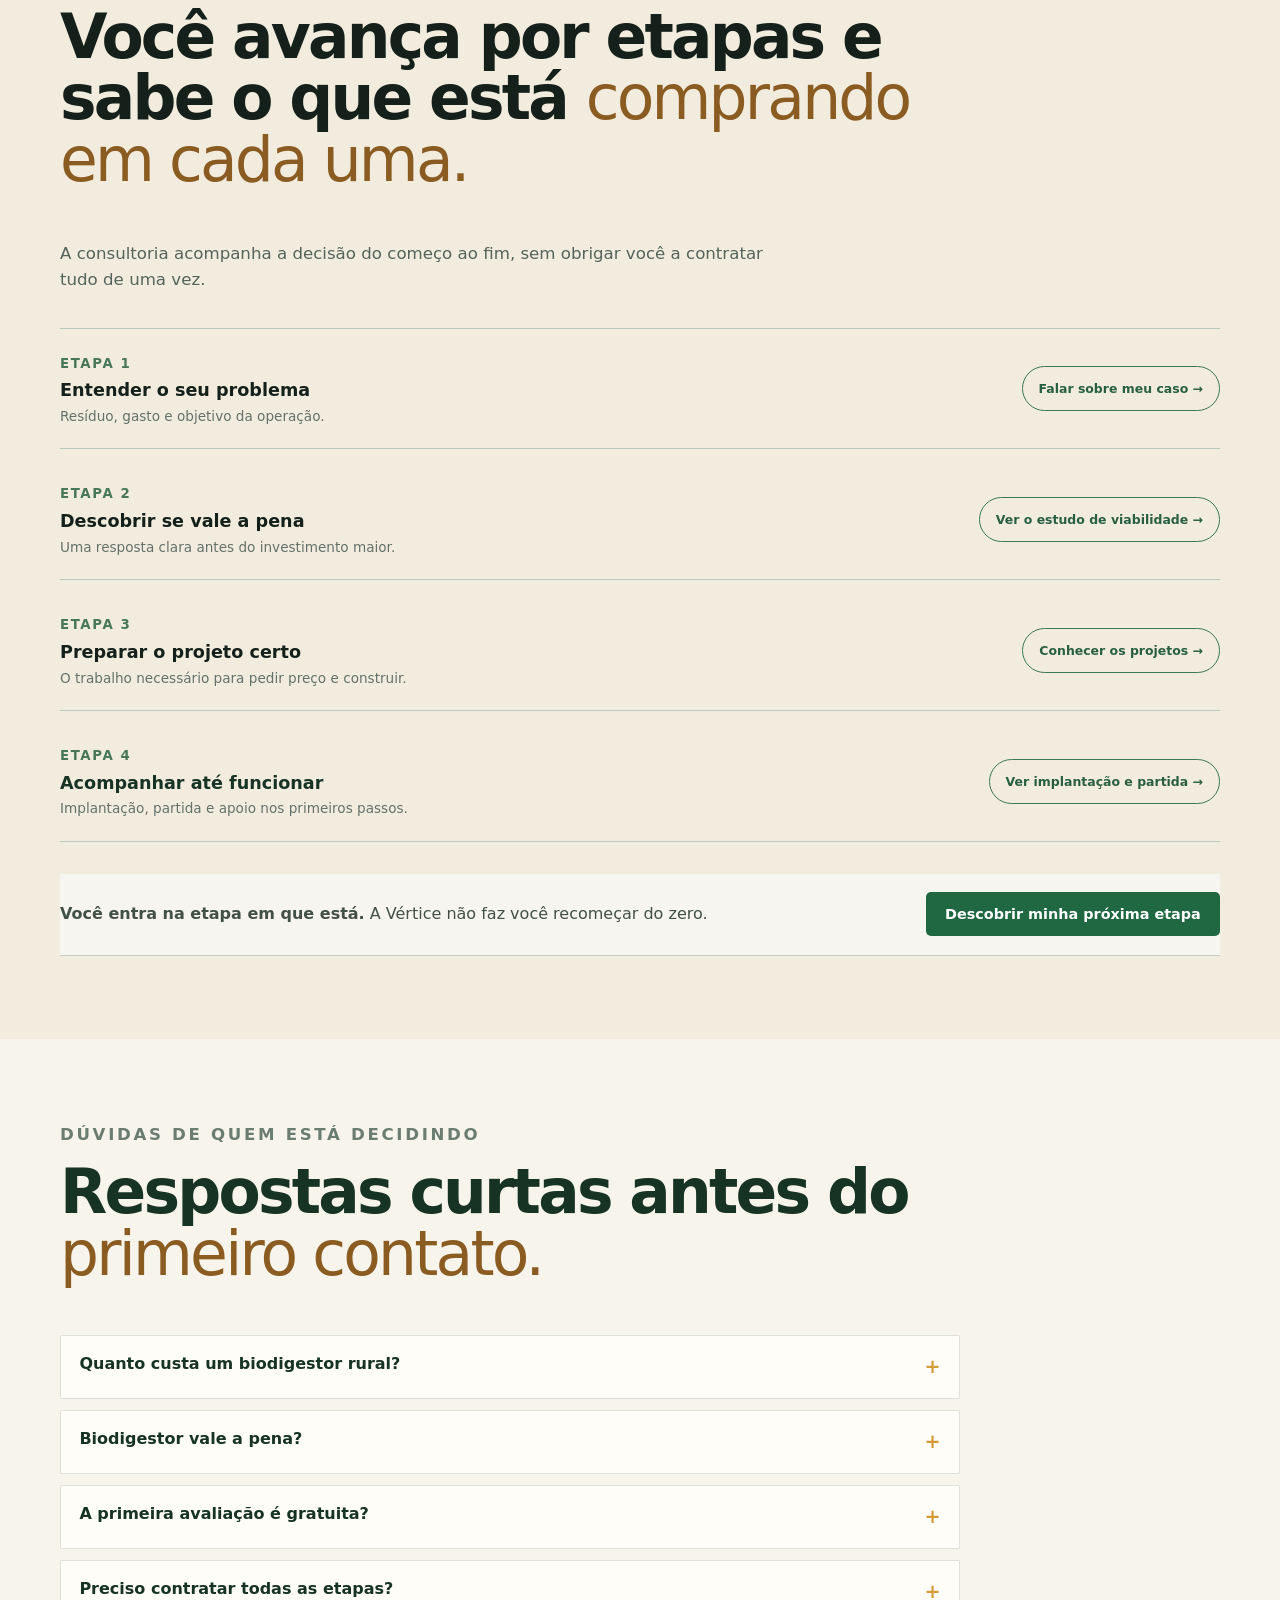
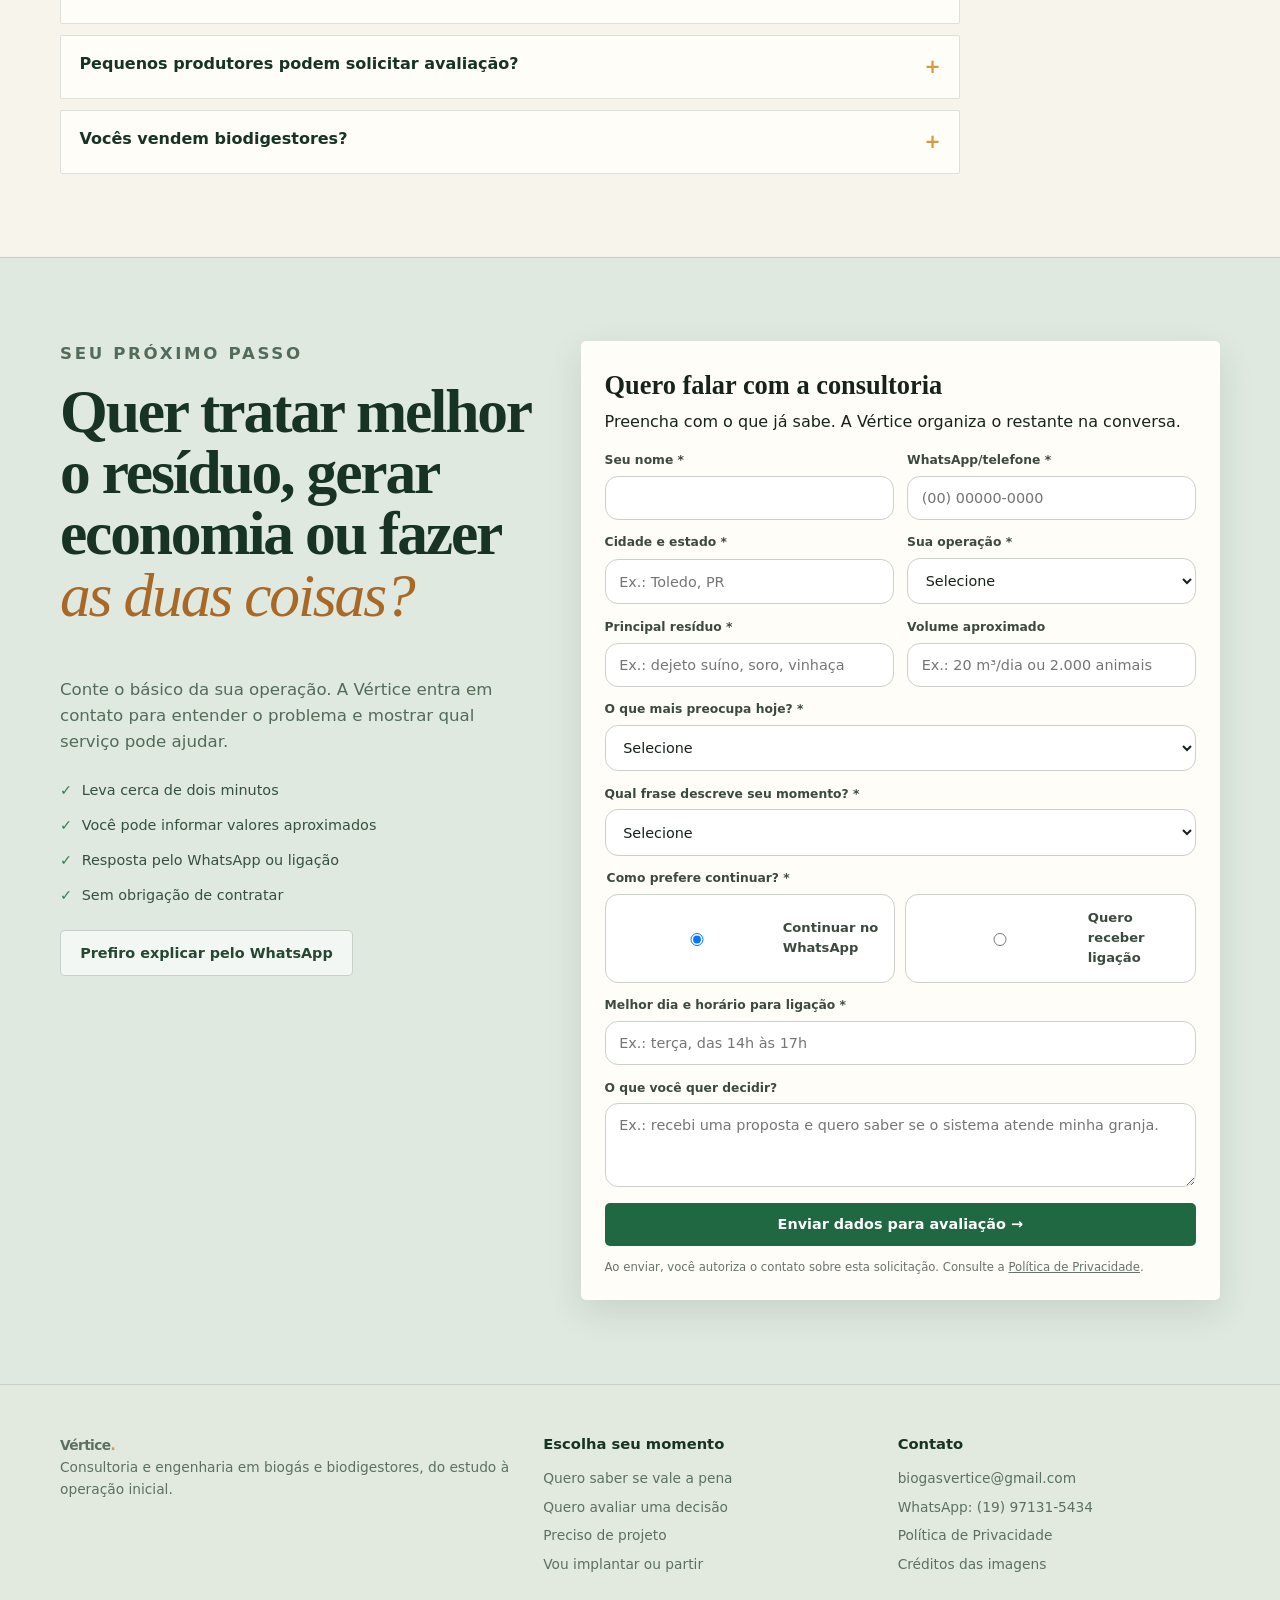
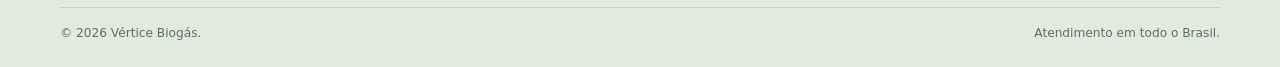
==== commit 6a4ea032: "Transforma etapas em chamadas para acao" ====
--- a/index.html
+++ b/index.html
@@ -69,10 +69,10 @@
   <section id="decisao" class="decision-section"><div class="container">
     <div class="section-head"><p class="kicker">Como a Vértice conduz</p><h2>Você avança por etapas e sabe o que está <em>comprando em cada uma.</em></h2><p>A consultoria acompanha a decisão do começo ao fim, sem obrigar você a contratar tudo de uma vez.</p></div>
     <div class="decision-gates">
-      <article data-gate="1"><div><small>Etapa 1</small><h3>Entender o seu problema</h3><p>Resíduo, gasto e objetivo da operação.</p></div><b>Primeira conversa →</b></article>
-      <article data-gate="2"><div><small>Etapa 2</small><h3>Descobrir se vale a pena</h3><p>Uma resposta clara antes do investimento maior.</p></div><b>Estudo →</b></article>
-      <article data-gate="3"><div><small>Etapa 3</small><h3>Preparar o projeto certo</h3><p>O trabalho necessário para pedir preço e construir.</p></div><b>Projeto →</b></article>
-      <article data-gate="4"><div><small>Etapa 4</small><h3>Acompanhar até funcionar</h3><p>Implantação, partida e apoio nos primeiros passos.</p></div><b>Sistema em operação</b></article>
+      <article data-gate="1"><div><small>Etapa 1</small><h3>Entender o seu problema</h3><p>Resíduo, gasto e objetivo da operação.</p></div><a class="gate-cta" href="#contato">Falar sobre meu caso →</a></article>
+      <article data-gate="2"><div><small>Etapa 2</small><h3>Descobrir se vale a pena</h3><p>Uma resposta clara antes do investimento maior.</p></div><a class="gate-cta" href="/estudo-viabilidade-biogas/">Ver o estudo de viabilidade →</a></article>
+      <article data-gate="3"><div><small>Etapa 3</small><h3>Preparar o projeto certo</h3><p>O trabalho necessário para pedir preço e construir.</p></div><a class="gate-cta" href="/projeto-biodigestor/">Conhecer os projetos →</a></article>
+      <article data-gate="4"><div><small>Etapa 4</small><h3>Acompanhar até funcionar</h3><p>Implantação, partida e apoio nos primeiros passos.</p></div><a class="gate-cta" href="/implantacao-biogas/">Ver implantação e partida →</a></article>
     </div>
     <div class="section-cta"><p><strong>Você entra na etapa em que está.</strong> A Vértice não faz você recomeçar do zero.</p><a class="btn btn-primary" href="#contato">Descobrir minha próxima etapa</a></div>
   </div></section>
--- a/styles.css
+++ b/styles.css
@@ -110,7 +110,9 @@
 .decision-gates{border-top:1px solid #bcc7bd}
 .decision-gates article{margin-left:0!important;border:0;border-bottom:1px solid #bcc7bd;border-radius:0;background:transparent;padding:1.35rem 0}
 .decision-gates article:nth-child(4){background:transparent;color:#173323;border-color:#bcc7bd}
-.decision-gates article:nth-child(4) p{color:#657168}.decision-gates article:nth-child(4) b{color:#3d7950}
+.decision-gates article:nth-child(4) p{color:#657168}
+.decision-gates .gate-cta{display:inline-flex;align-items:center;justify-content:center;min-height:42px;padding:.72rem 1rem;border:1px solid #3d7950;border-radius:999px;color:#285f40;font-size:.78rem;font-weight:850;text-decoration:none;white-space:nowrap;transition:background .2s,color .2s,transform .2s}
+.decision-gates .gate-cta:hover{background:#1f6842;color:#fff;transform:translateX(3px)}
 .faq details{border-radius:2px;box-shadow:none}
 .contact{background:#dfe9df}.form-card{border-radius:5px;box-shadow:0 12px 35px rgba(32,55,39,.12)}
 
@@ -139,5 +141,5 @@
   .home-funnel .hero{min-height:650px}.service-page .service-hero-grid,.sector-split{grid-template-columns:1fr}.service-photo{height:420px}.moment-list>a{grid-template-columns:52px 1fr}.moment-list>a>b{grid-column:2}.photo-break img{height:560px}.process-photos{grid-template-columns:1fr}.process-photos figure,.process-photos figure img{min-height:520px}.process-arrow{height:64px;transform:none}.editorial-dual{grid-template-columns:1fr}.editorial-dual article{padding:1.5rem 0}.editorial-dual article+article{border-left:0;border-top:1px solid var(--line);padding-left:0}.decision-map{grid-template-columns:1fr}.decision-map .map-side+.map-side article{border-left:0;padding-left:0}
 }
 @media(max-width:600px){
-  .home-funnel .hero{min-height:650px;padding:5.2rem 0 4.5rem}.home-funnel .hero::after{background:rgba(8,28,17,.82)}.home-funnel .hero h1{font-size:clamp(2.55rem,12vw,3.5rem)}.hero-credit{left:1rem;right:auto}.trust-grid{display:none}.photo-break{min-height:480px}.photo-break img{height:520px}.photo-break figcaption{bottom:1.4rem}.photo-break figcaption strong{font-size:2.25rem}.process-photos figure,.process-photos figure img{min-height:500px}.process-photos figcaption{bottom:1.7rem}.process-credit{display:none}.moment-list>a{grid-template-columns:38px 1fr;gap:.7rem;padding:1.25rem 0}.moment-list>a>b{white-space:normal}.service-page .page-hero{padding:3.7rem 0}.service-photo{height:330px}.service-page .service-hero-grid{gap:2.5rem}.sector-photo img{height:300px}.grid-3 .card{border-right:0;border-bottom:1px solid var(--line)}
+  .home-funnel .hero{min-height:650px;padding:5.2rem 0 4.5rem}.home-funnel .hero::after{background:rgba(8,28,17,.82)}.home-funnel .hero h1{font-size:clamp(2.55rem,12vw,3.5rem)}.hero-credit{left:1rem;right:auto}.trust-grid{display:none}.photo-break{min-height:480px}.photo-break img{height:520px}.photo-break figcaption{bottom:1.4rem}.photo-break figcaption strong{font-size:2.25rem}.process-photos figure,.process-photos figure img{min-height:500px}.process-photos figcaption{bottom:1.7rem}.process-credit{display:none}.moment-list>a{grid-template-columns:38px 1fr;gap:.7rem;padding:1.25rem 0}.moment-list>a>b{white-space:normal}.service-page .page-hero{padding:3.7rem 0}.service-photo{height:330px}.service-page .service-hero-grid{gap:2.5rem}.sector-photo img{height:300px}.grid-3 .card{border-right:0;border-bottom:1px solid var(--line)}.decision-gates article{grid-template-columns:1fr}.decision-gates .gate-cta{width:100%;white-space:normal;text-align:center}
 }
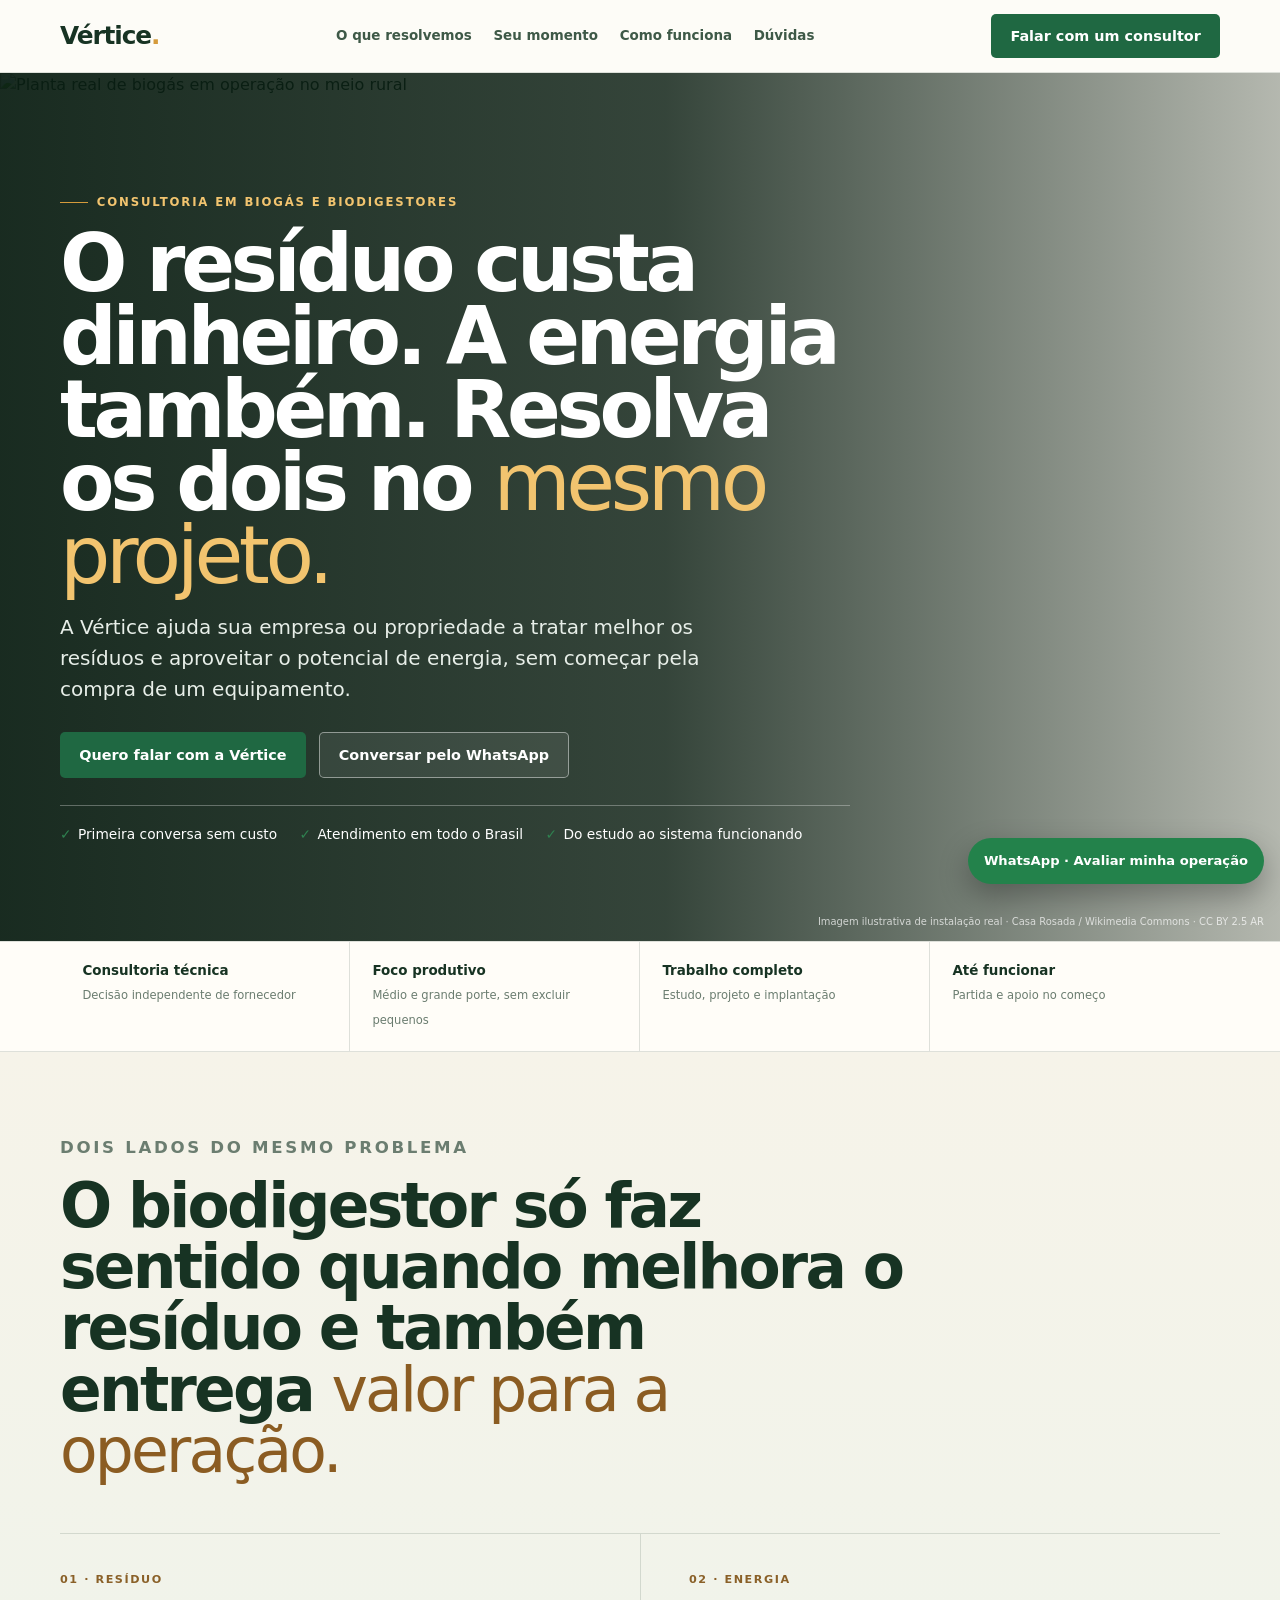
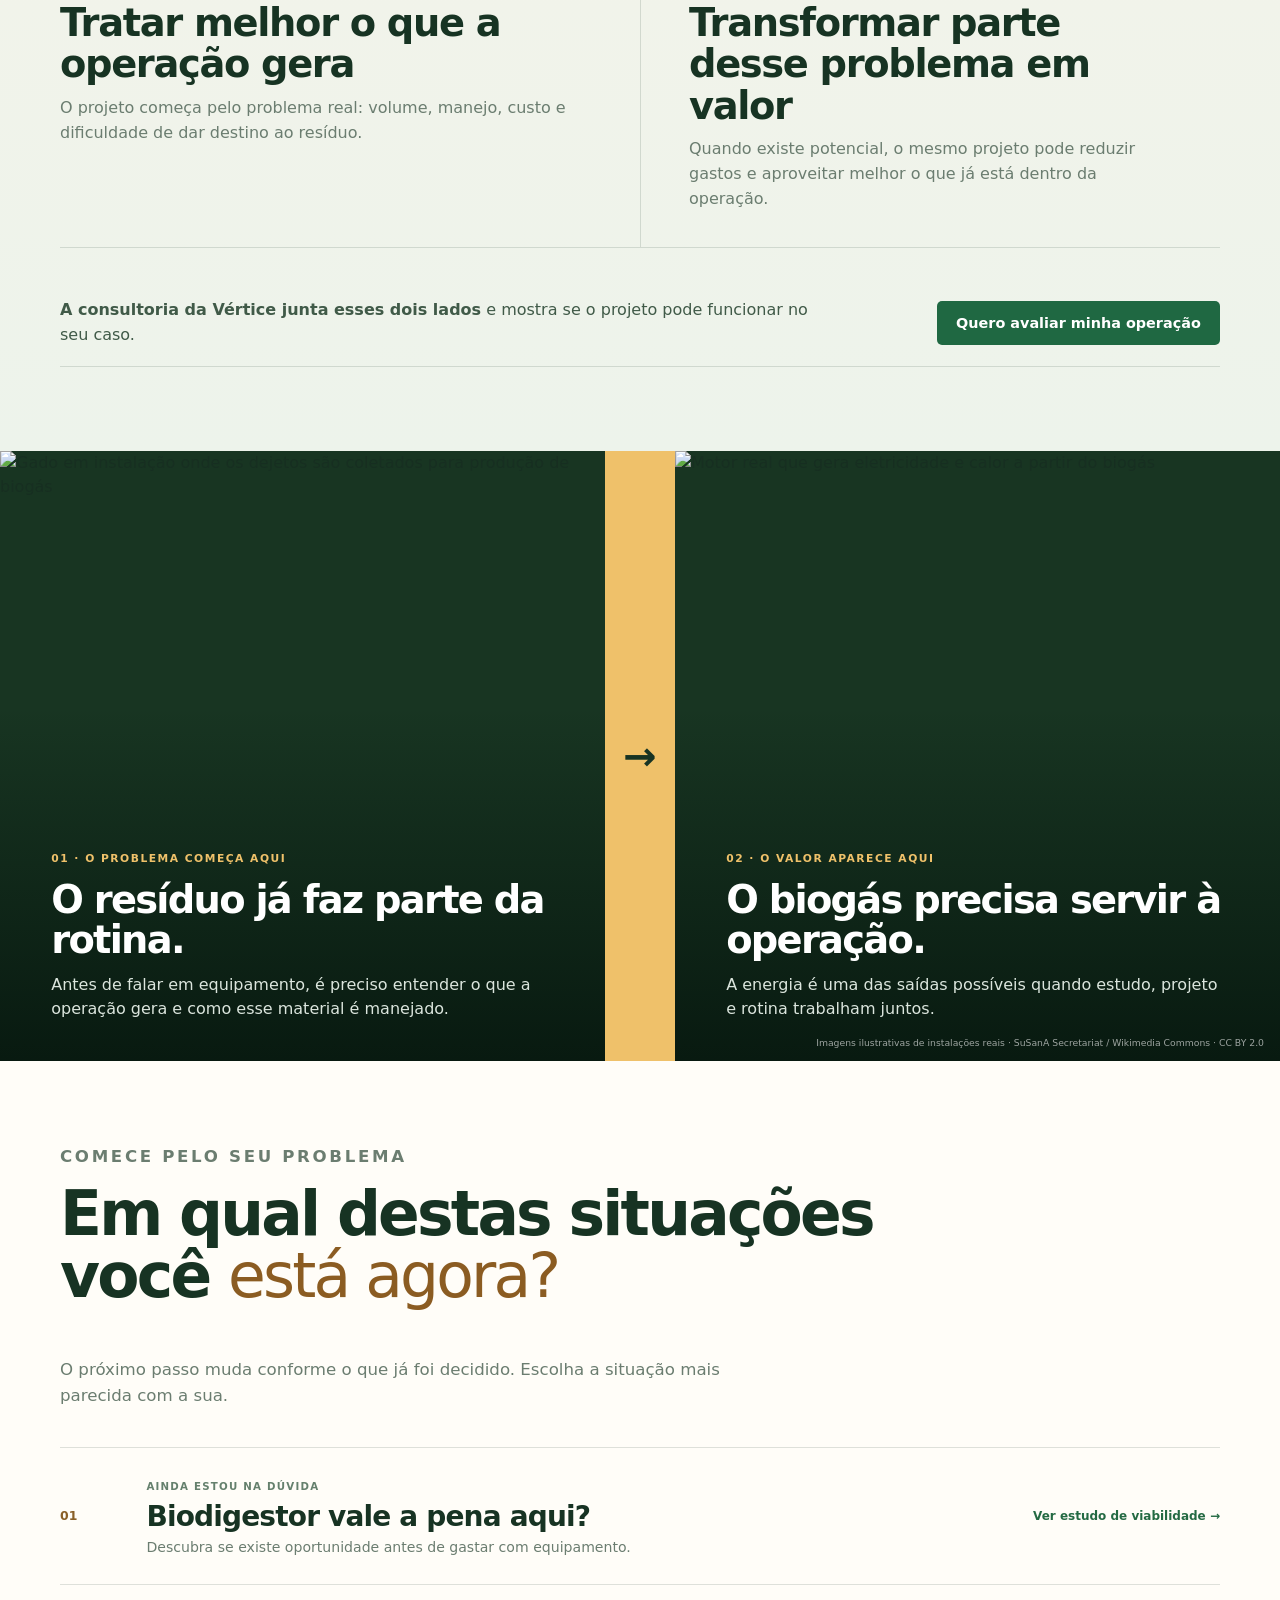
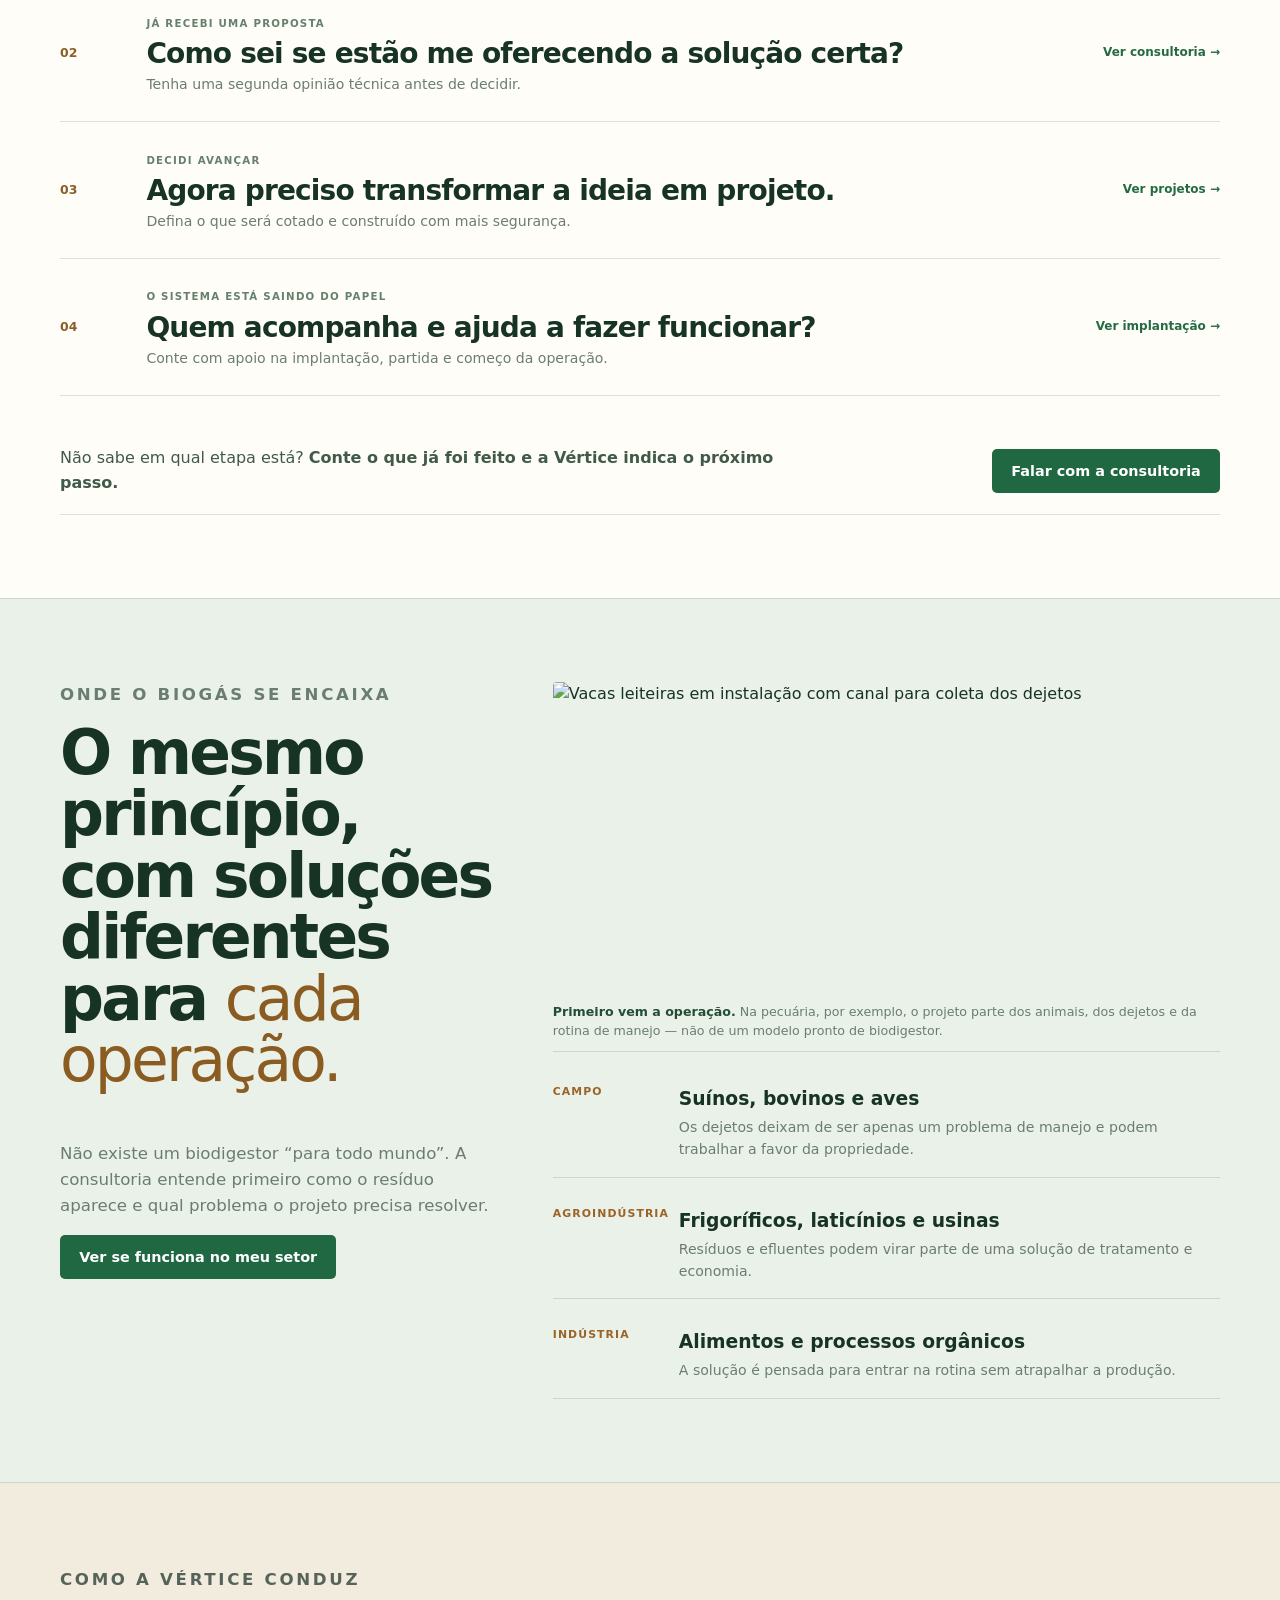
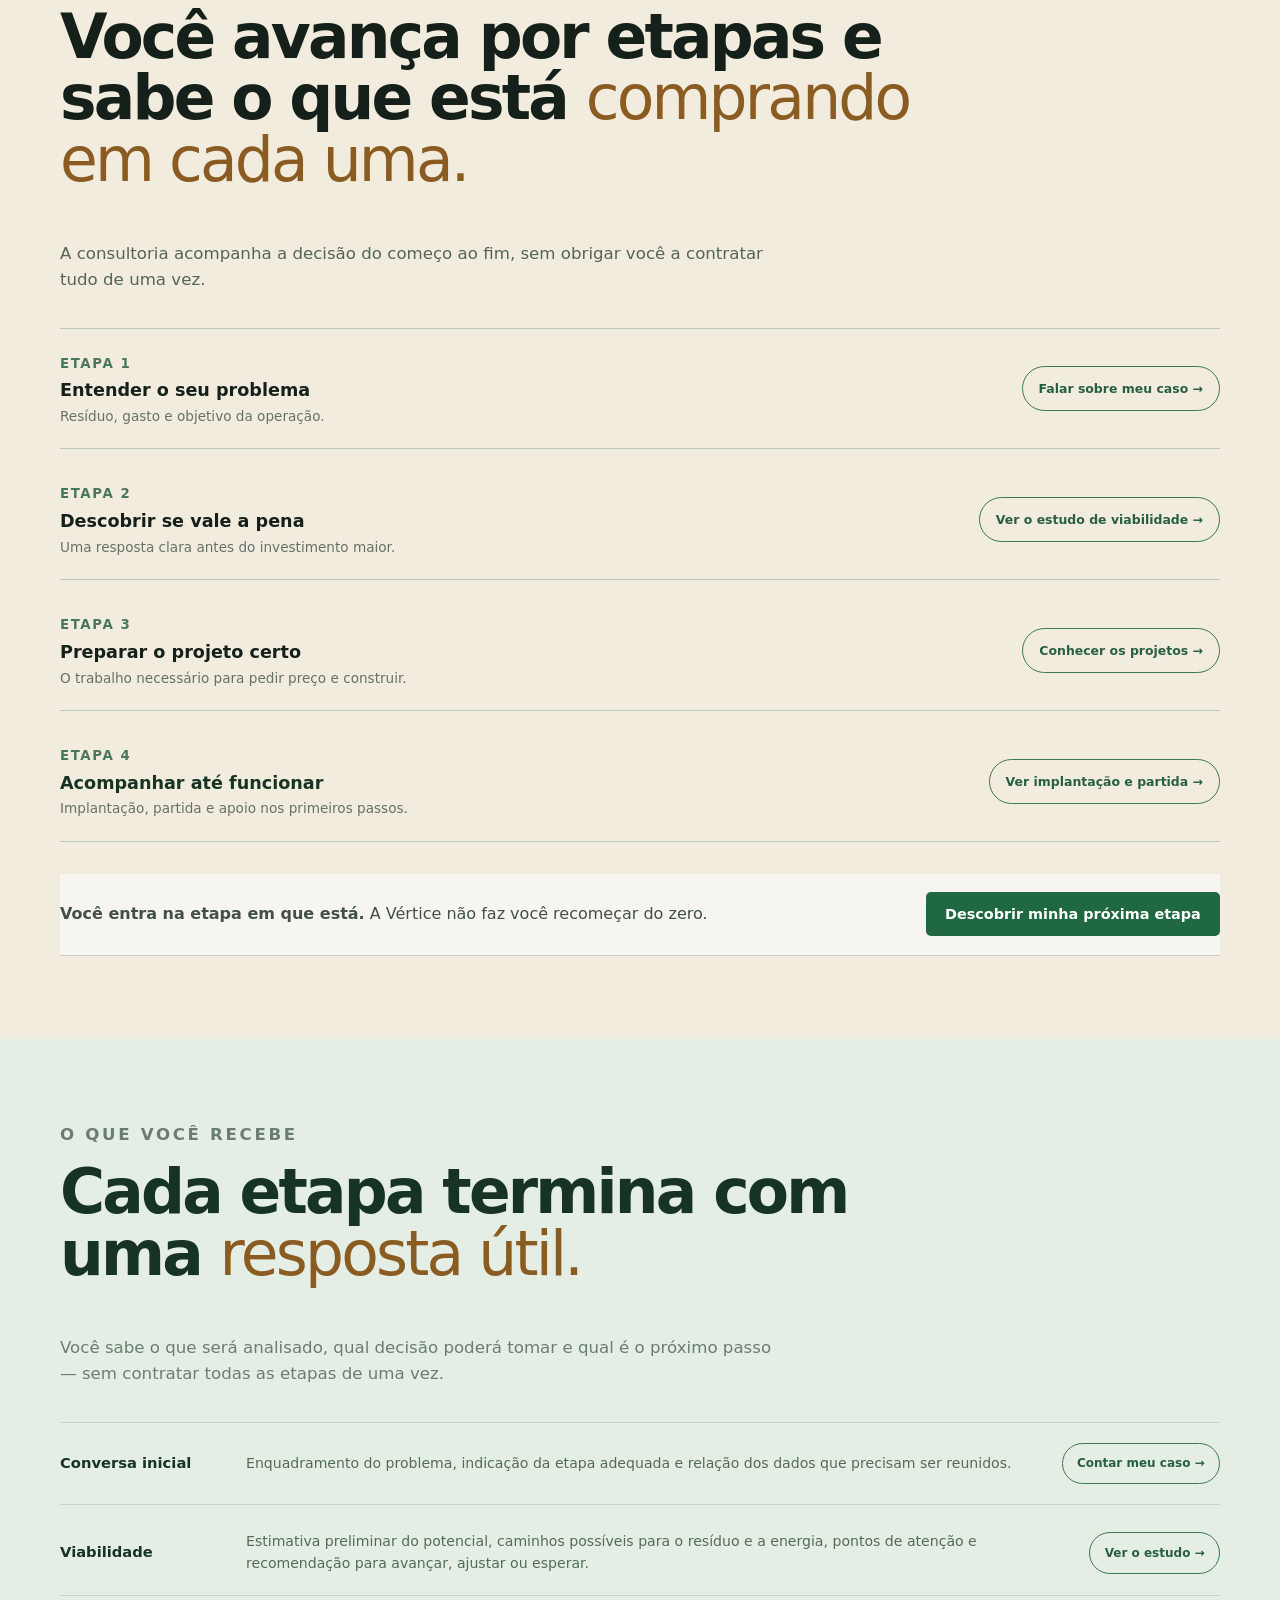
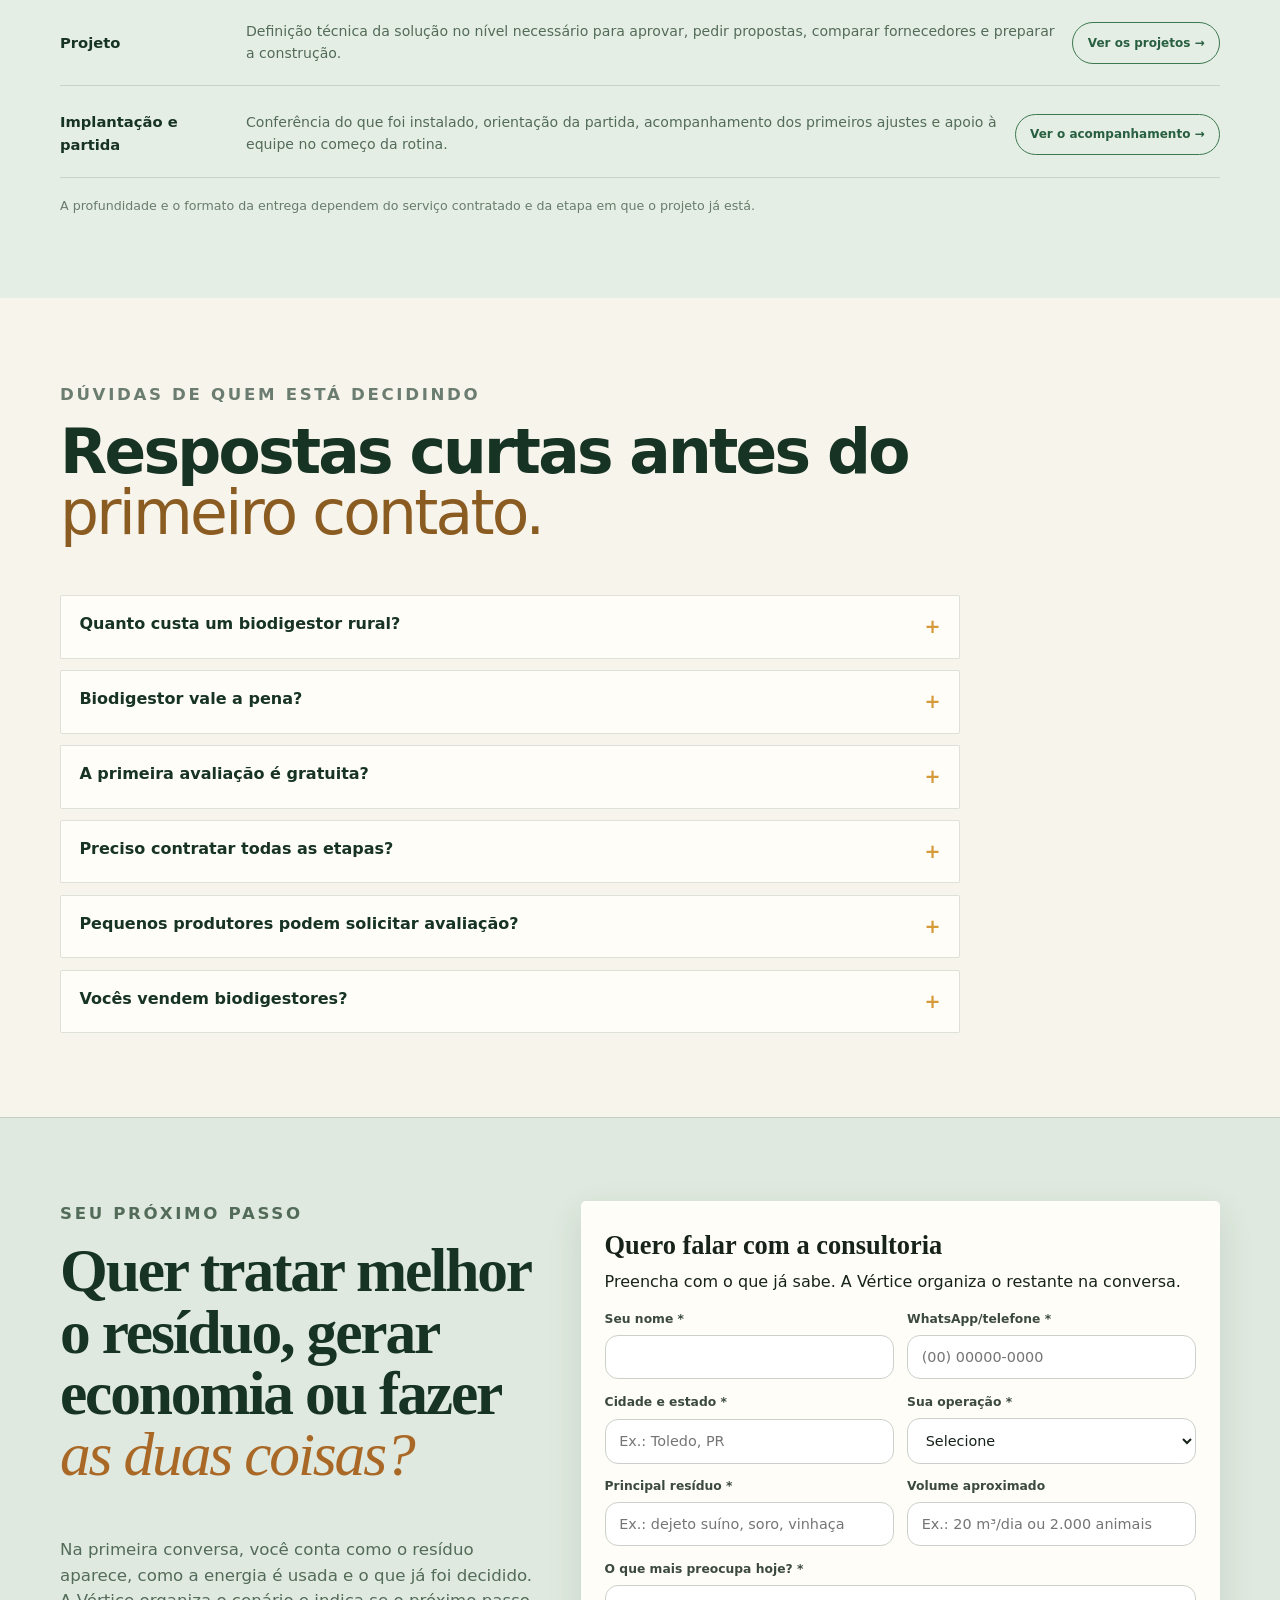
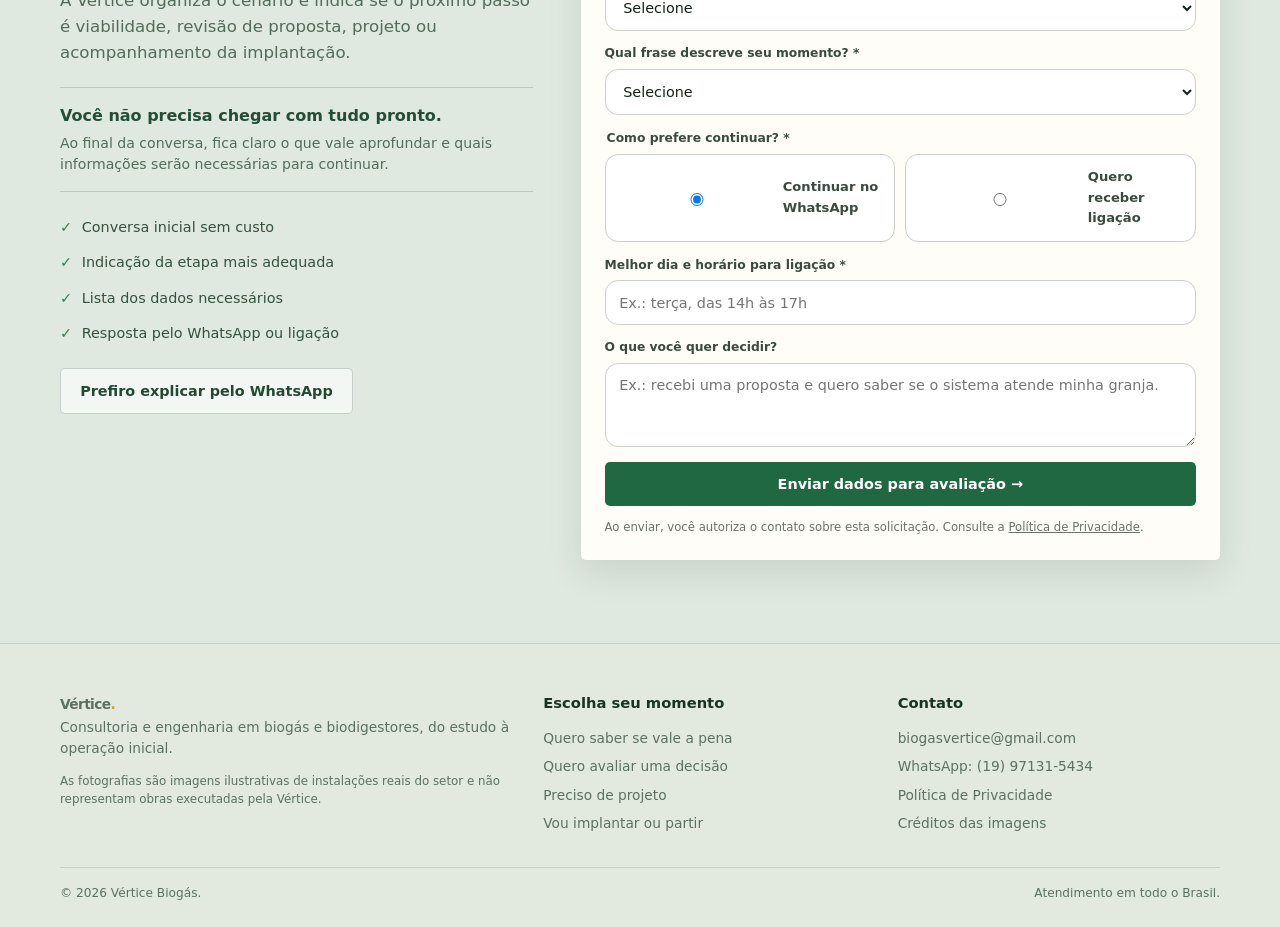
==== commit fca78d7a: "Torna entregas e primeira conversa mais concretas" ====
--- a/index.html
+++ b/index.html
@@ -30,7 +30,7 @@
         <div class="hero-note"><span>Primeira conversa sem custo</span><span>Atendimento em todo o Brasil</span><span>Do estudo ao sistema funcionando</span></div>
       </div>
     </div>
-    <p class="photo-credit hero-credit">Foto: Casa Rosada / Wikimedia Commons · CC BY 2.5 AR</p>
+    <p class="photo-credit hero-credit">Imagem ilustrativa de instalação real · Casa Rosada / Wikimedia Commons · CC BY 2.5 AR</p>
   </section>
 
   <div class="trustbar"><div class="container trust-grid"><div class="trust-item"><strong>Consultoria técnica</strong><span>Decisão independente de fornecedor</span></div><div class="trust-item"><strong>Foco produtivo</strong><span>Médio e grande porte, sem excluir pequenos</span></div><div class="trust-item"><strong>Trabalho completo</strong><span>Estudo, projeto e implantação</span></div><div class="trust-item"><strong>Até funcionar</strong><span>Partida e apoio no começo</span></div></div></div>
@@ -44,7 +44,7 @@
     <div class="section-cta"><p><strong>A consultoria da Vértice junta esses dois lados</strong> e mostra se o projeto pode funcionar no seu caso.</p><a class="btn btn-primary" href="#contato">Quero avaliar minha operação</a></div>
   </div></section>
 
-  <section class="process-photos" aria-label="Do resíduo à energia"><figure><img src="https://commons.wikimedia.org/wiki/Special:Redirect/file/The%20cows%2C%20whose%20manure%20produces%20the%20biogas.%20%283092942747%29.jpg" alt="Gado em instalação onde os dejetos são coletados para produção de biogás" loading="lazy"><figcaption><span>01 · O problema começa aqui</span><strong>O resíduo já faz parte da rotina.</strong><p>Antes de falar em equipamento, é preciso entender o que a operação gera e como esse material é manejado.</p></figcaption></figure><div class="process-arrow" aria-hidden="true">→</div><figure><img src="https://commons.wikimedia.org/wiki/Special:Redirect/file/Engine%20to%20generate%20elecricity%20and%20heat%20from%20biogas%20%28CHP%20unit%20%28combined%20heat%20and%20power%29%29%20%283092936251%29.jpg" alt="Motor real que gera eletricidade e calor a partir do biogás" loading="lazy"><figcaption><span>02 · O valor aparece aqui</span><strong>O biogás precisa servir à operação.</strong><p>A energia é uma das saídas possíveis quando estudo, projeto e rotina trabalham juntos.</p></figcaption></figure><p class="process-credit">Fotos: SuSanA Secretariat / Wikimedia Commons · CC BY 2.0</p></section>
+  <section class="process-photos" aria-label="Do resíduo à energia"><figure><img src="https://commons.wikimedia.org/wiki/Special:Redirect/file/The%20cows%2C%20whose%20manure%20produces%20the%20biogas.%20%283092942747%29.jpg" alt="Gado em instalação onde os dejetos são coletados para produção de biogás" loading="lazy"><figcaption><span>01 · O problema começa aqui</span><strong>O resíduo já faz parte da rotina.</strong><p>Antes de falar em equipamento, é preciso entender o que a operação gera e como esse material é manejado.</p></figcaption></figure><div class="process-arrow" aria-hidden="true">→</div><figure><img src="https://commons.wikimedia.org/wiki/Special:Redirect/file/Engine%20to%20generate%20elecricity%20and%20heat%20from%20biogas%20%28CHP%20unit%20%28combined%20heat%20and%20power%29%29%20%283092936251%29.jpg" alt="Motor real que gera eletricidade e calor a partir do biogás" loading="lazy"><figcaption><span>02 · O valor aparece aqui</span><strong>O biogás precisa servir à operação.</strong><p>A energia é uma das saídas possíveis quando estudo, projeto e rotina trabalham juntos.</p></figcaption></figure><p class="process-credit">Imagens ilustrativas de instalações reais · SuSanA Secretariat / Wikimedia Commons · CC BY 2.0</p></section>
 
   <section id="seu-momento" class="moment-section"><div class="container">
     <div class="section-head"><p class="kicker">Comece pelo seu problema</p><h2>Em qual destas situações você <em>está agora?</em></h2><p>O próximo passo muda conforme o que já foi decidido. Escolha a situação mais parecida com a sua.</p></div>
@@ -77,6 +77,17 @@
     <div class="section-cta"><p><strong>Você entra na etapa em que está.</strong> A Vértice não faz você recomeçar do zero.</p><a class="btn btn-primary" href="#contato">Descobrir minha próxima etapa</a></div>
   </div></section>
 
+  <section id="entregas" class="delivery-section"><div class="container">
+    <div class="section-head"><p class="kicker">O que você recebe</p><h2>Cada etapa termina com uma <em>resposta útil.</em></h2><p>Você sabe o que será analisado, qual decisão poderá tomar e qual é o próximo passo — sem contratar todas as etapas de uma vez.</p></div>
+    <div class="delivery-stack outcome-stack">
+      <article><b>Conversa inicial</b><span>Enquadramento do problema, indicação da etapa adequada e relação dos dados que precisam ser reunidos.</span><a href="#contato">Contar meu caso →</a></article>
+      <article><b>Viabilidade</b><span>Estimativa preliminar do potencial, caminhos possíveis para o resíduo e a energia, pontos de atenção e recomendação para avançar, ajustar ou esperar.</span><a href="/estudo-viabilidade-biogas/">Ver o estudo →</a></article>
+      <article><b>Projeto</b><span>Definição técnica da solução no nível necessário para aprovar, pedir propostas, comparar fornecedores e preparar a construção.</span><a href="/projeto-biodigestor/">Ver os projetos →</a></article>
+      <article><b>Implantação e partida</b><span>Conferência do que foi instalado, orientação da partida, acompanhamento dos primeiros ajustes e apoio à equipe no começo da rotina.</span><a href="/implantacao-biogas/">Ver o acompanhamento →</a></article>
+    </div>
+    <p class="delivery-note">A profundidade e o formato da entrega dependem do serviço contratado e da etapa em que o projeto já está.</p>
+  </div></section>
+
   <section id="duvidas"><div class="container"><div class="section-head"><p class="kicker">Dúvidas de quem está decidindo</p><h2>Respostas curtas antes do <em>primeiro contato.</em></h2></div><div class="faq">
     <details><summary>Quanto custa um biodigestor rural?</summary><p>Não existe um preço certo sem entender a operação. A Vértice ajuda a definir primeiro o que você realmente precisa cotar.</p></details>
     <details><summary>Biodigestor vale a pena?</summary><p>Pode valer quando resolve o problema do resíduo e também cria economia. A consultoria verifica isso antes da compra.</p></details>
@@ -87,7 +98,7 @@
   </div></div></section>
 
   <section class="contact" id="contato"><div class="container contact-grid">
-    <div class="contact-copy"><p class="kicker">Seu próximo passo</p><h2>Quer tratar melhor o resíduo, gerar economia ou fazer <em>as duas coisas?</em></h2><p>Conte o básico da sua operação. A Vértice entra em contato para entender o problema e mostrar qual serviço pode ajudar.</p><div class="contact-points"><div class="contact-point">Leva cerca de dois minutos</div><div class="contact-point">Você pode informar valores aproximados</div><div class="contact-point">Resposta pelo WhatsApp ou ligação</div><div class="contact-point">Sem obrigação de contratar</div></div><a class="btn btn-secondary" data-whatsapp="contato direto" href="#">Prefiro explicar pelo WhatsApp</a></div>
+    <div class="contact-copy"><p class="kicker">Seu próximo passo</p><h2>Quer tratar melhor o resíduo, gerar economia ou fazer <em>as duas coisas?</em></h2><p>Na primeira conversa, você conta como o resíduo aparece, como a energia é usada e o que já foi decidido. A Vértice organiza o cenário e indica se o próximo passo é viabilidade, revisão de proposta, projeto ou acompanhamento da implantação.</p><div class="conversation-result"><strong>Você não precisa chegar com tudo pronto.</strong><span>Ao final da conversa, fica claro o que vale aprofundar e quais informações serão necessárias para continuar.</span></div><div class="contact-points"><div class="contact-point">Conversa inicial sem custo</div><div class="contact-point">Indicação da etapa mais adequada</div><div class="contact-point">Lista dos dados necessários</div><div class="contact-point">Resposta pelo WhatsApp ou ligação</div></div><a class="btn btn-secondary" data-whatsapp="contato direto" href="#">Prefiro explicar pelo WhatsApp</a></div>
     <div class="form-card"><div id="form-content"><h3>Quero falar com a consultoria</h3><p>Preencha com o que já sabe. A Vértice organiza o restante na conversa.</p><form id="lead-form">
       <input class="honeypot" type="text" name="website" tabindex="-1" autocomplete="off">
       <div class="form-grid">
@@ -108,6 +119,6 @@
   </div></section>
 </main>
 
-<footer><div class="container footer-grid"><div><a class="brand" href="/">Vértice<span>.</span></a><p>Consultoria e engenharia em biogás e biodigestores, do estudo à operação inicial.</p></div><div><h3>Escolha seu momento</h3><div class="footer-links"><a href="/estudo-viabilidade-biogas/">Quero saber se vale a pena</a><a href="/consultoria-biogas/">Quero avaliar uma decisão</a><a href="/projeto-biodigestor/">Preciso de projeto</a><a href="/implantacao-biogas/">Vou implantar ou partir</a></div></div><div><h3>Contato</h3><div class="footer-links"><a href="mailto:biogasvertice@gmail.com">biogasvertice@gmail.com</a><a data-whatsapp="rodapé" href="#">WhatsApp: (19) 97131-5434</a><a href="/politica-de-privacidade.html">Política de Privacidade</a><a href="/creditos-imagens.html">Créditos das imagens</a></div></div></div><div class="container footer-bottom"><span>© <span data-year></span> Vértice Biogás.</span><span>Atendimento em todo o Brasil.</span></div></footer>
+<footer><div class="container footer-grid"><div><a class="brand" href="/">Vértice<span>.</span></a><p>Consultoria e engenharia em biogás e biodigestores, do estudo à operação inicial.</p><p class="image-disclaimer">As fotografias são imagens ilustrativas de instalações reais do setor e não representam obras executadas pela Vértice.</p></div><div><h3>Escolha seu momento</h3><div class="footer-links"><a href="/estudo-viabilidade-biogas/">Quero saber se vale a pena</a><a href="/consultoria-biogas/">Quero avaliar uma decisão</a><a href="/projeto-biodigestor/">Preciso de projeto</a><a href="/implantacao-biogas/">Vou implantar ou partir</a></div></div><div><h3>Contato</h3><div class="footer-links"><a href="mailto:biogasvertice@gmail.com">biogasvertice@gmail.com</a><a data-whatsapp="rodapé" href="#">WhatsApp: (19) 97131-5434</a><a href="/politica-de-privacidade.html">Política de Privacidade</a><a href="/creditos-imagens.html">Créditos das imagens</a></div></div></div><div class="container footer-bottom"><span>© <span data-year></span> Vértice Biogás.</span><span>Atendimento em todo o Brasil.</span></div></footer>
 <a class="floating" data-whatsapp="botão flutuante" href="#">WhatsApp · Avaliar minha operação</a><script src="/script.js" defer></script>
 </body></html>
--- a/styles.css
+++ b/styles.css
@@ -113,6 +113,17 @@
 .decision-gates article:nth-child(4) p{color:#657168}
 .decision-gates .gate-cta{display:inline-flex;align-items:center;justify-content:center;min-height:42px;padding:.72rem 1rem;border:1px solid #3d7950;border-radius:999px;color:#285f40;font-size:.78rem;font-weight:850;text-decoration:none;white-space:nowrap;transition:background .2s,color .2s,transform .2s}
 .decision-gates .gate-cta:hover{background:#1f6842;color:#fff;transform:translateX(3px)}
+.delivery-section{background:#e5eee4}
+.outcome-stack{border-top:1px solid var(--line)}
+.outcome-stack article{grid-template-columns:170px minmax(0,1fr) auto;align-items:center;padding:1.25rem 0;border-left:0;border-bottom:1px solid var(--line);border-radius:0;background:transparent;box-shadow:none}
+.outcome-stack article b{color:#173323;font-size:.92rem}
+.outcome-stack article span{color:#536b59;line-height:1.55}
+.outcome-stack article a{display:inline-flex;align-items:center;justify-content:center;min-height:40px;padding:.65rem .9rem;border:1px solid #3d7950;border-radius:999px;color:#285f40;font-size:.75rem;font-weight:850;text-decoration:none;white-space:nowrap;transition:background .2s,color .2s}
+.outcome-stack article a:hover{background:#1f6842;color:#fff}
+.delivery-note{max-width:760px;margin:1.1rem 0 0;color:#687c6d;font-size:.79rem}
+.conversation-result{display:grid;gap:.25rem;margin:1.35rem 0;padding:1rem 0;border-top:1px solid rgba(23,51,35,.18);border-bottom:1px solid rgba(23,51,35,.18)}
+.conversation-result strong{color:#234d35}.conversation-result span{color:#536b59;font-size:.88rem;line-height:1.5}
+.image-disclaimer{max-width:470px;font-size:.74rem!important;line-height:1.5}
 .faq details{border-radius:2px;box-shadow:none}
 .contact{background:#dfe9df}.form-card{border-radius:5px;box-shadow:0 12px 35px rgba(32,55,39,.12)}
 
@@ -122,6 +133,7 @@
 .service-page .page-hero h1{font-family:var(--sans);font-weight:760;letter-spacing:-.055em;font-size:clamp(2.6rem,5vw,4.8rem)}
 .service-photo{position:relative;margin:0;height:500px;overflow:hidden;background:#173323}
 .service-photo img{width:100%;height:100%;object-fit:cover;filter:saturate(.82) contrast(1.03)}
+.service-photo::before{content:"Imagem ilustrativa";position:absolute;top:1rem;right:1rem;z-index:2;padding:.4rem .6rem;background:rgba(8,28,17,.72);color:#fff;border-radius:999px;font-size:.64rem;font-weight:800;letter-spacing:.06em;text-transform:uppercase}
 .service-photo::after{content:"";position:absolute;left:0;right:0;bottom:0;height:42%;background:linear-gradient(transparent,rgba(8,28,17,.84))}
 .service-photo figcaption{position:absolute;left:1.5rem;right:1.5rem;bottom:1.4rem;z-index:1;color:#fff;font:700 1.35rem/1.18 var(--sans);letter-spacing:-.025em}
 .theme-consulting .service-photo img{object-position:center}.theme-viability .service-photo img{object-position:center}.theme-project .service-photo img{object-position:center 68%}.theme-implementation .service-photo img{object-position:center}
@@ -141,5 +153,5 @@
   .home-funnel .hero{min-height:650px}.service-page .service-hero-grid,.sector-split{grid-template-columns:1fr}.service-photo{height:420px}.moment-list>a{grid-template-columns:52px 1fr}.moment-list>a>b{grid-column:2}.photo-break img{height:560px}.process-photos{grid-template-columns:1fr}.process-photos figure,.process-photos figure img{min-height:520px}.process-arrow{height:64px;transform:none}.editorial-dual{grid-template-columns:1fr}.editorial-dual article{padding:1.5rem 0}.editorial-dual article+article{border-left:0;border-top:1px solid var(--line);padding-left:0}.decision-map{grid-template-columns:1fr}.decision-map .map-side+.map-side article{border-left:0;padding-left:0}
 }
 @media(max-width:600px){
-  .home-funnel .hero{min-height:650px;padding:5.2rem 0 4.5rem}.home-funnel .hero::after{background:rgba(8,28,17,.82)}.home-funnel .hero h1{font-size:clamp(2.55rem,12vw,3.5rem)}.hero-credit{left:1rem;right:auto}.trust-grid{display:none}.photo-break{min-height:480px}.photo-break img{height:520px}.photo-break figcaption{bottom:1.4rem}.photo-break figcaption strong{font-size:2.25rem}.process-photos figure,.process-photos figure img{min-height:500px}.process-photos figcaption{bottom:1.7rem}.process-credit{display:none}.moment-list>a{grid-template-columns:38px 1fr;gap:.7rem;padding:1.25rem 0}.moment-list>a>b{white-space:normal}.service-page .page-hero{padding:3.7rem 0}.service-photo{height:330px}.service-page .service-hero-grid{gap:2.5rem}.sector-photo img{height:300px}.grid-3 .card{border-right:0;border-bottom:1px solid var(--line)}.decision-gates article{grid-template-columns:1fr}.decision-gates .gate-cta{width:100%;white-space:normal;text-align:center}
+  .home-funnel .hero{min-height:650px;padding:5.2rem 0 4.5rem}.home-funnel .hero::after{background:rgba(8,28,17,.82)}.home-funnel .hero h1{font-size:clamp(2.55rem,12vw,3.5rem)}.hero-credit{left:1rem;right:auto}.trust-grid{display:none}.photo-break{min-height:480px}.photo-break img{height:520px}.photo-break figcaption{bottom:1.4rem}.photo-break figcaption strong{font-size:2.25rem}.process-photos figure,.process-photos figure img{min-height:500px}.process-photos figcaption{bottom:1.7rem}.process-credit{display:none}.moment-list>a{grid-template-columns:38px 1fr;gap:.7rem;padding:1.25rem 0}.moment-list>a>b{white-space:normal}.service-page .page-hero{padding:3.7rem 0}.service-photo{height:330px}.service-page .service-hero-grid{gap:2.5rem}.sector-photo img{height:300px}.grid-3 .card{border-right:0;border-bottom:1px solid var(--line)}.decision-gates article{grid-template-columns:1fr}.decision-gates .gate-cta{width:100%;white-space:normal;text-align:center}.outcome-stack article{grid-template-columns:1fr;gap:.6rem}.outcome-stack article a{width:100%;white-space:normal;text-align:center}
 }
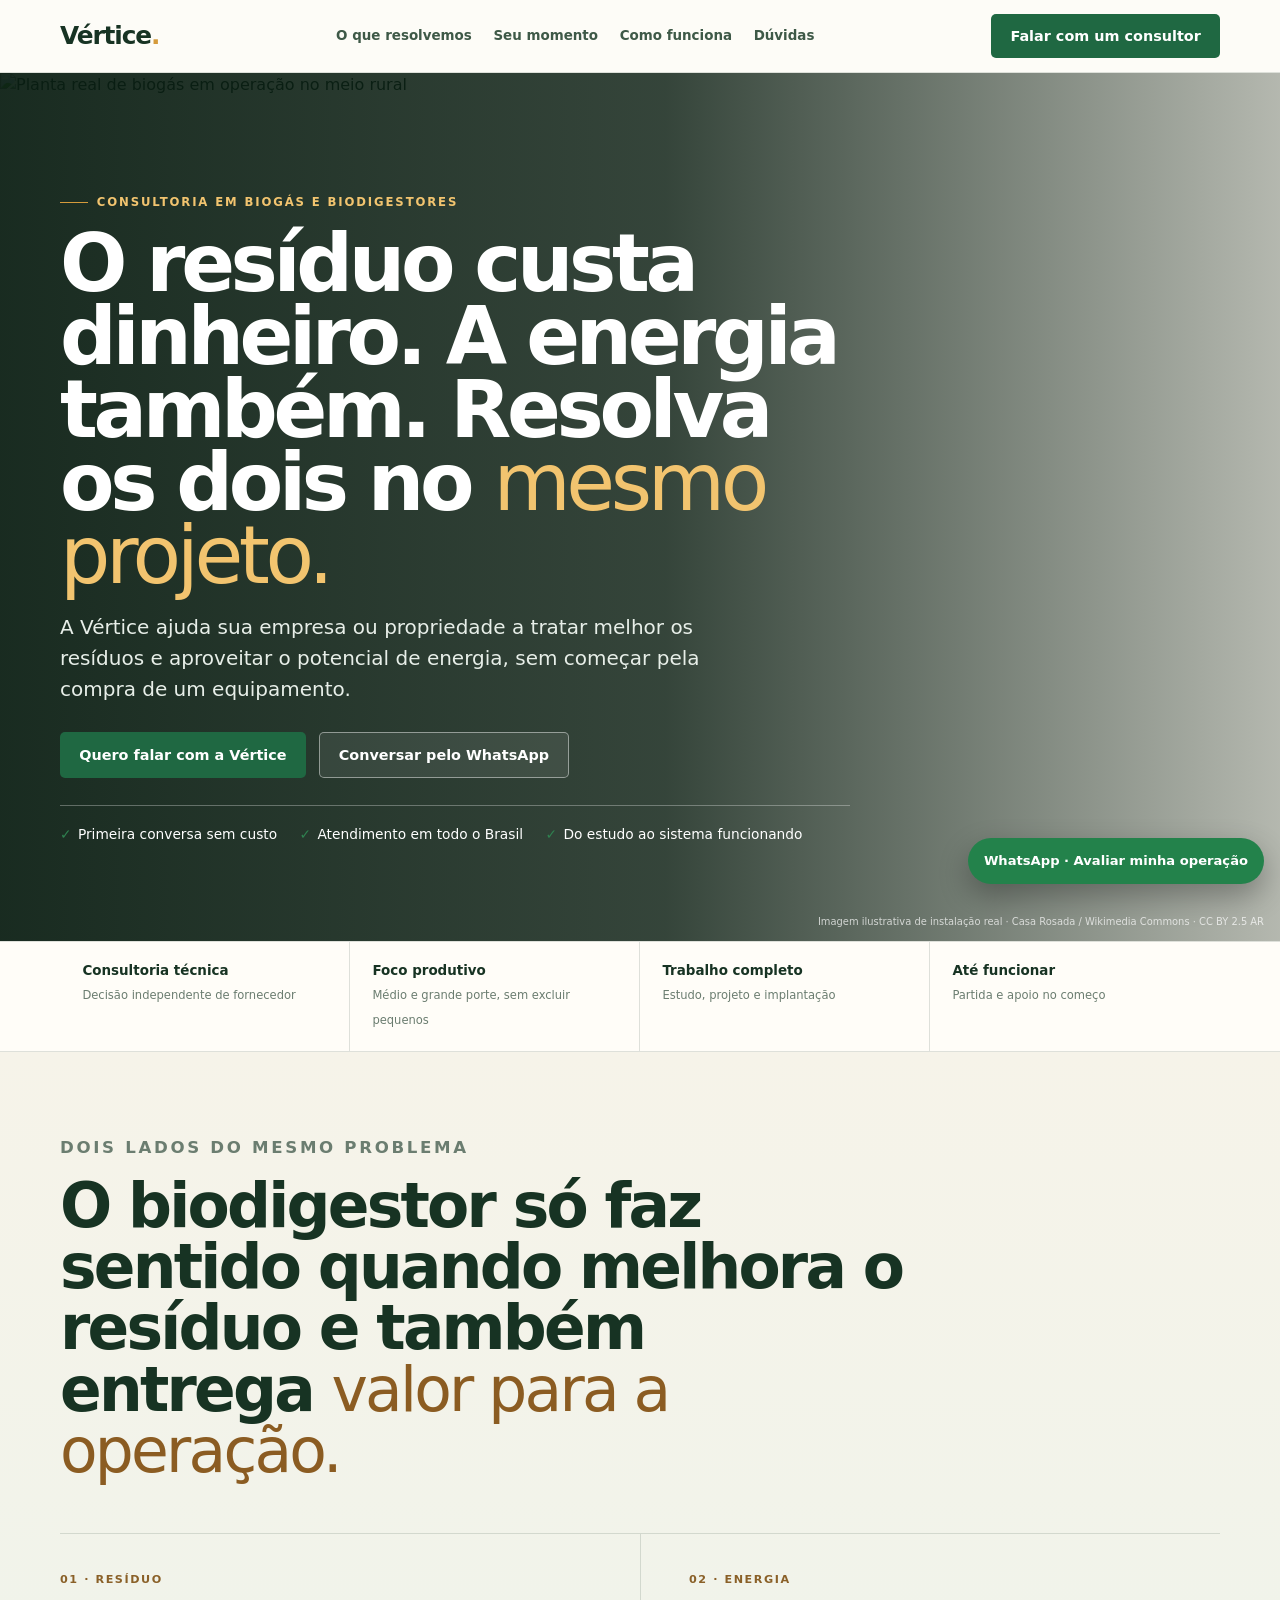
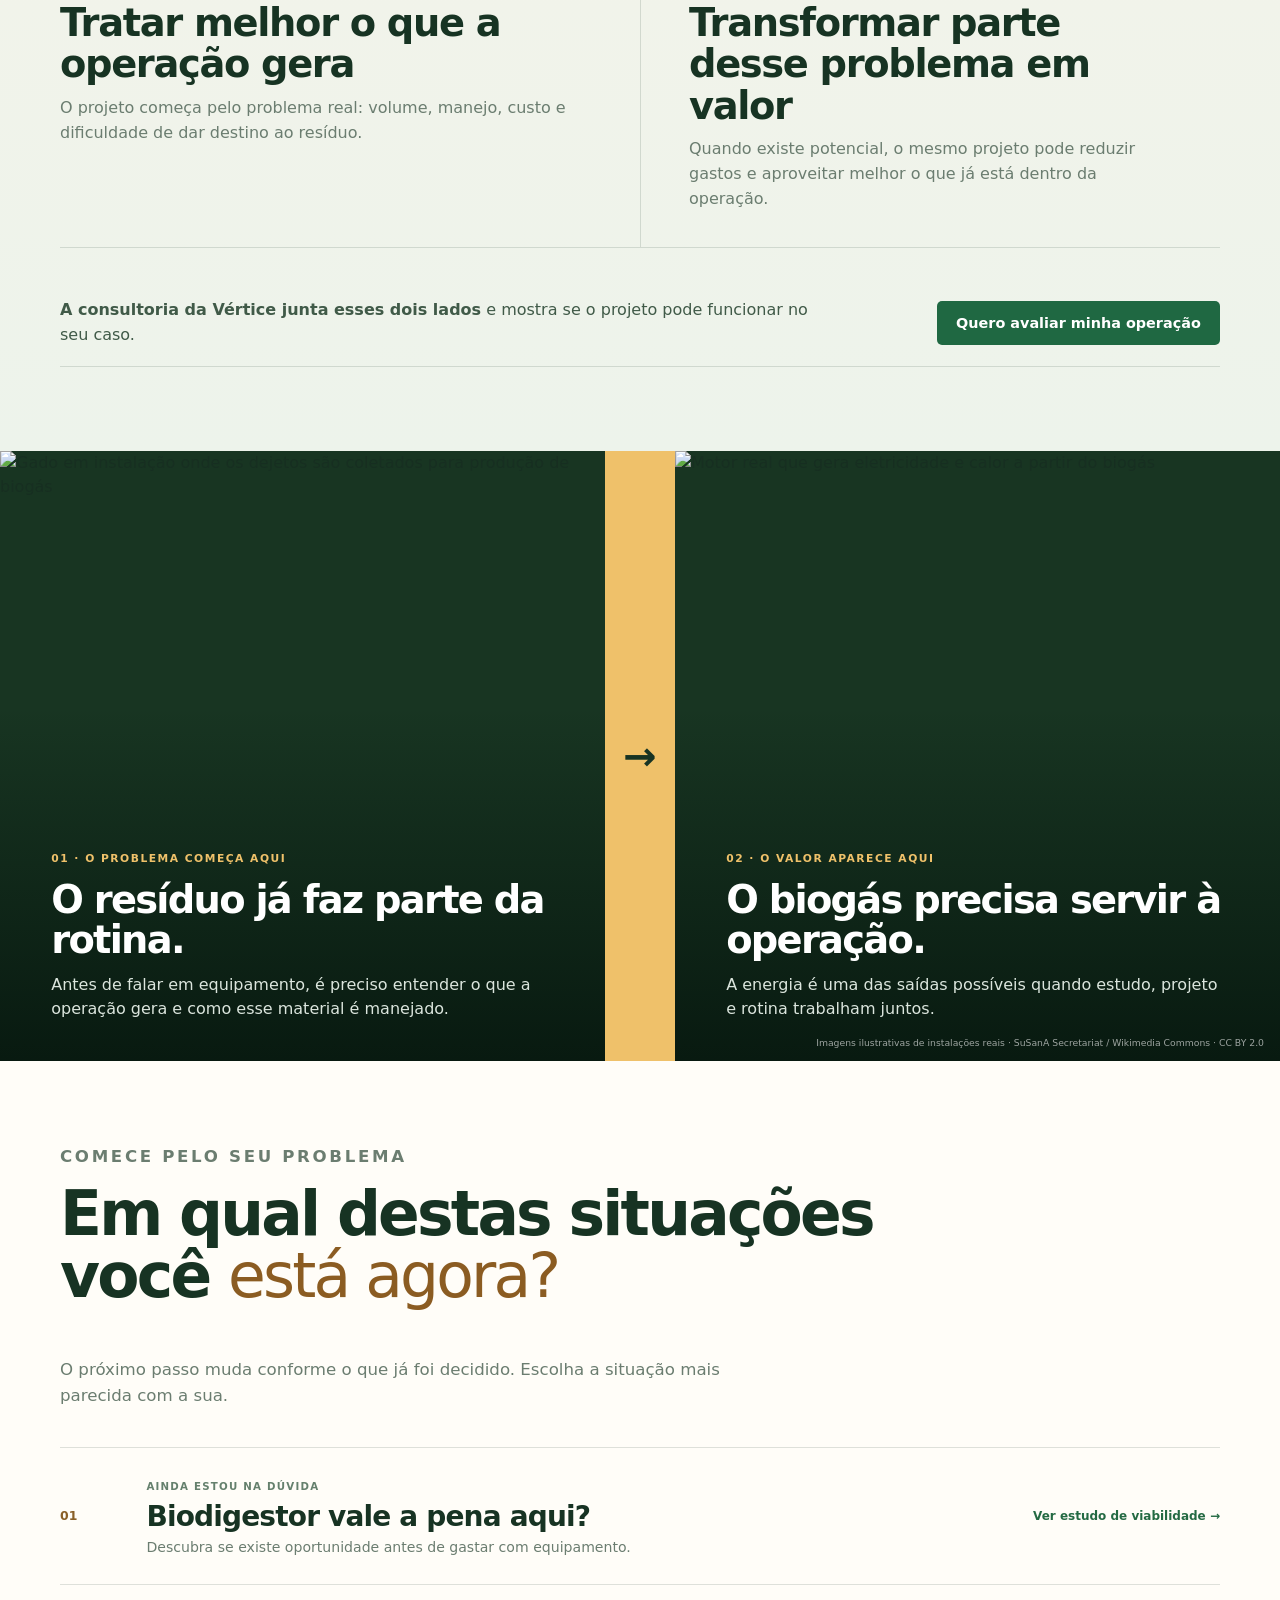
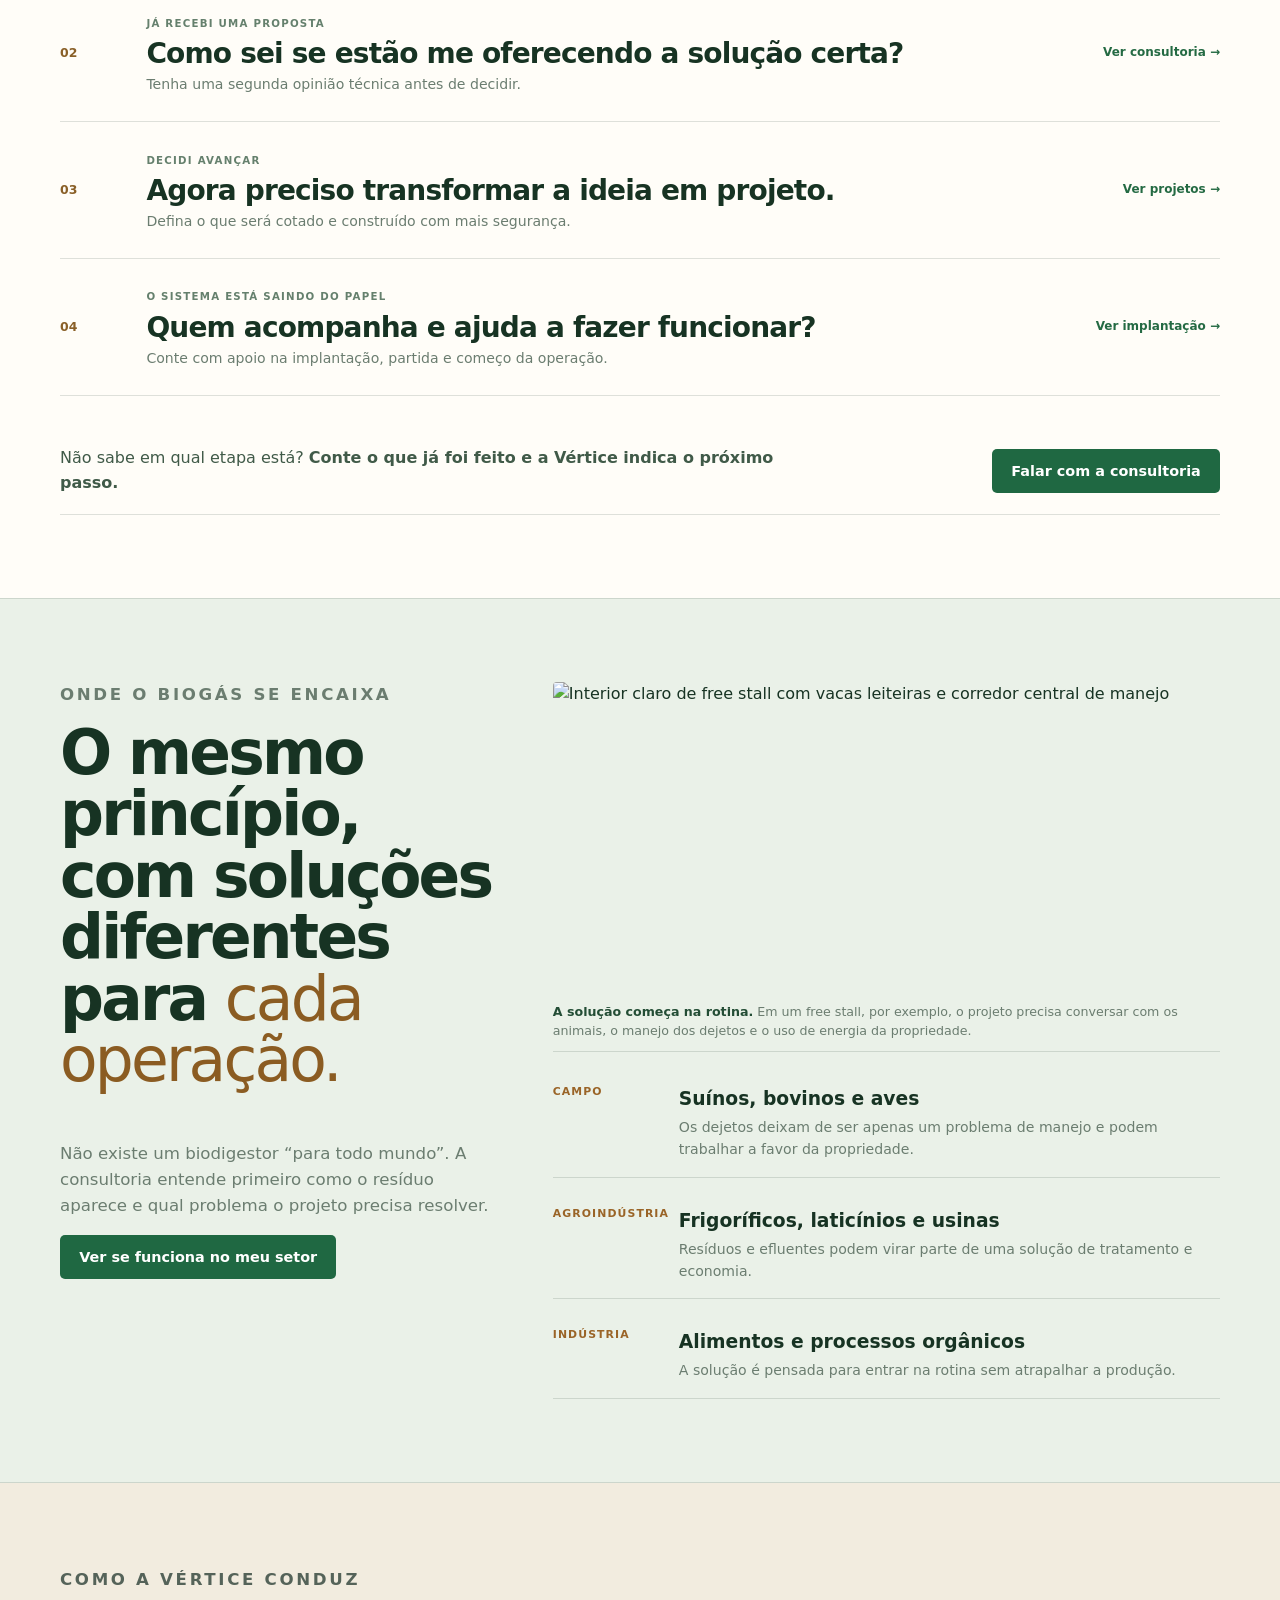
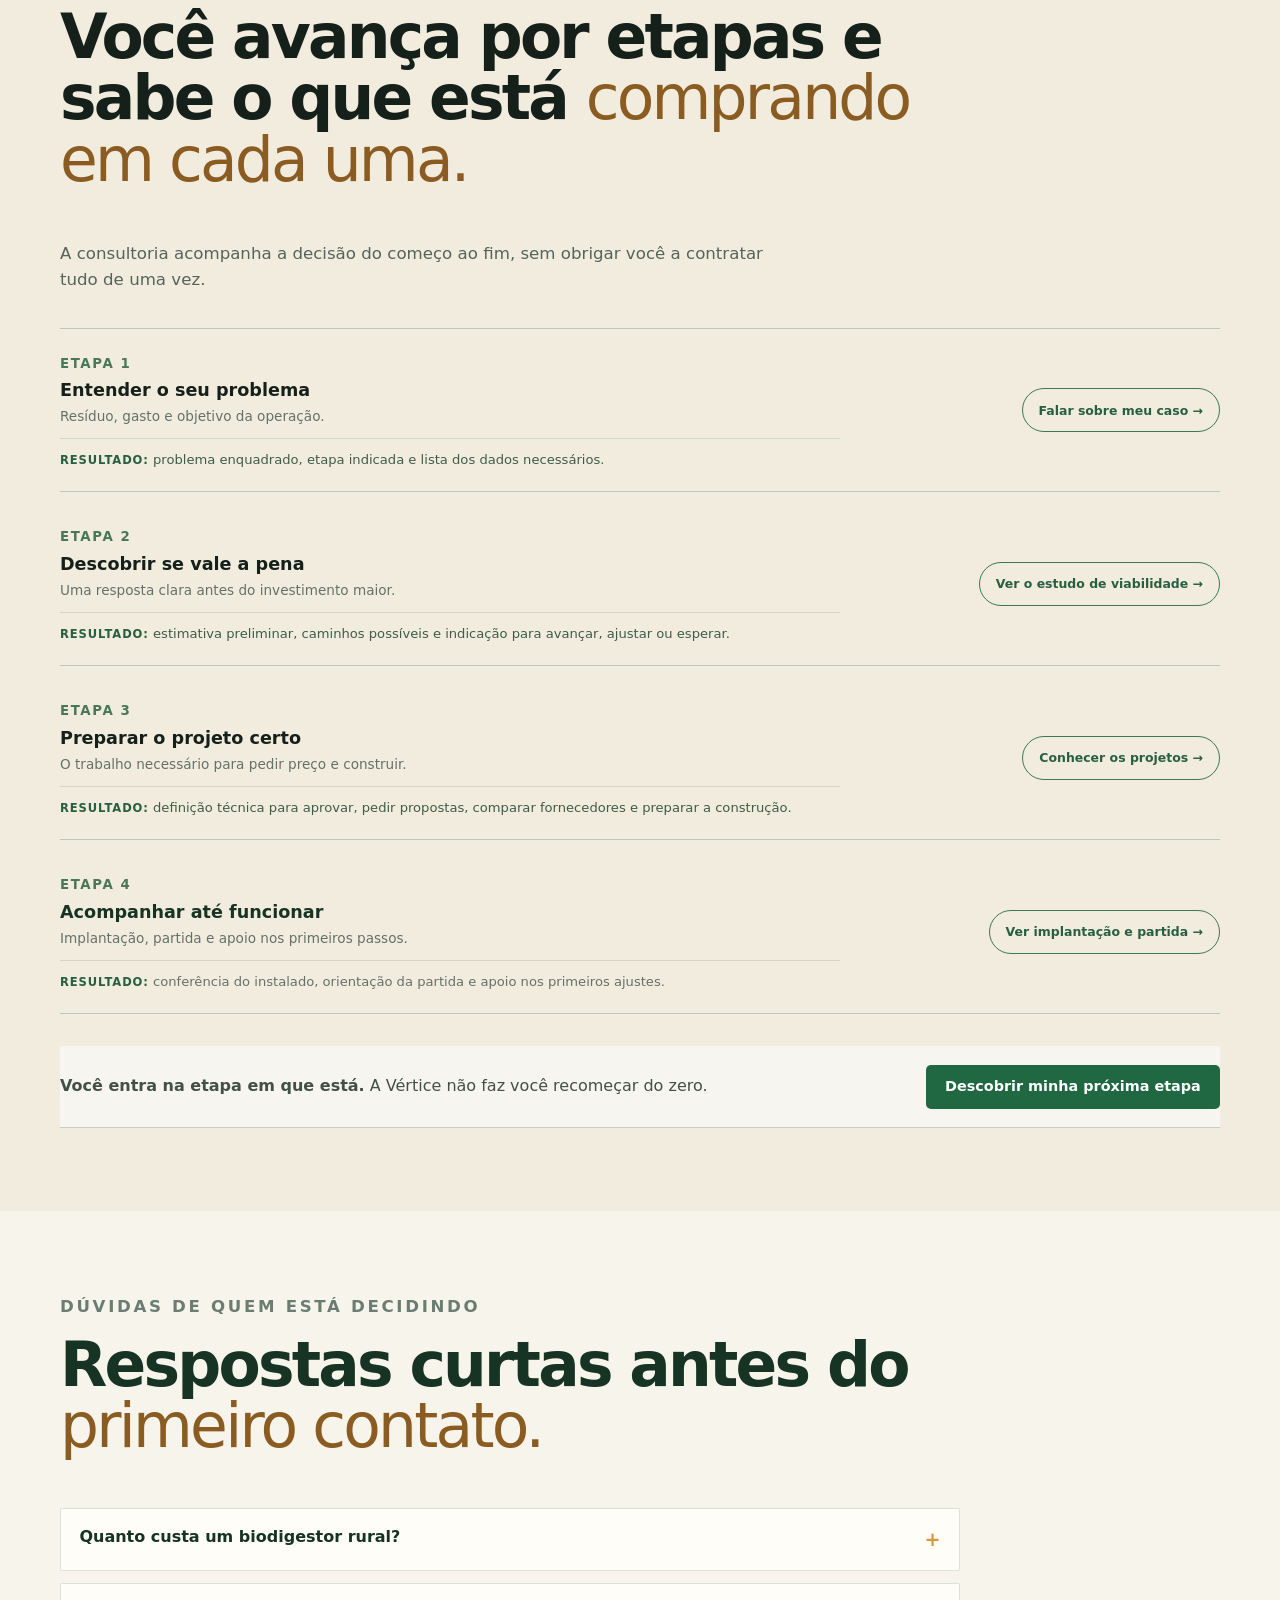
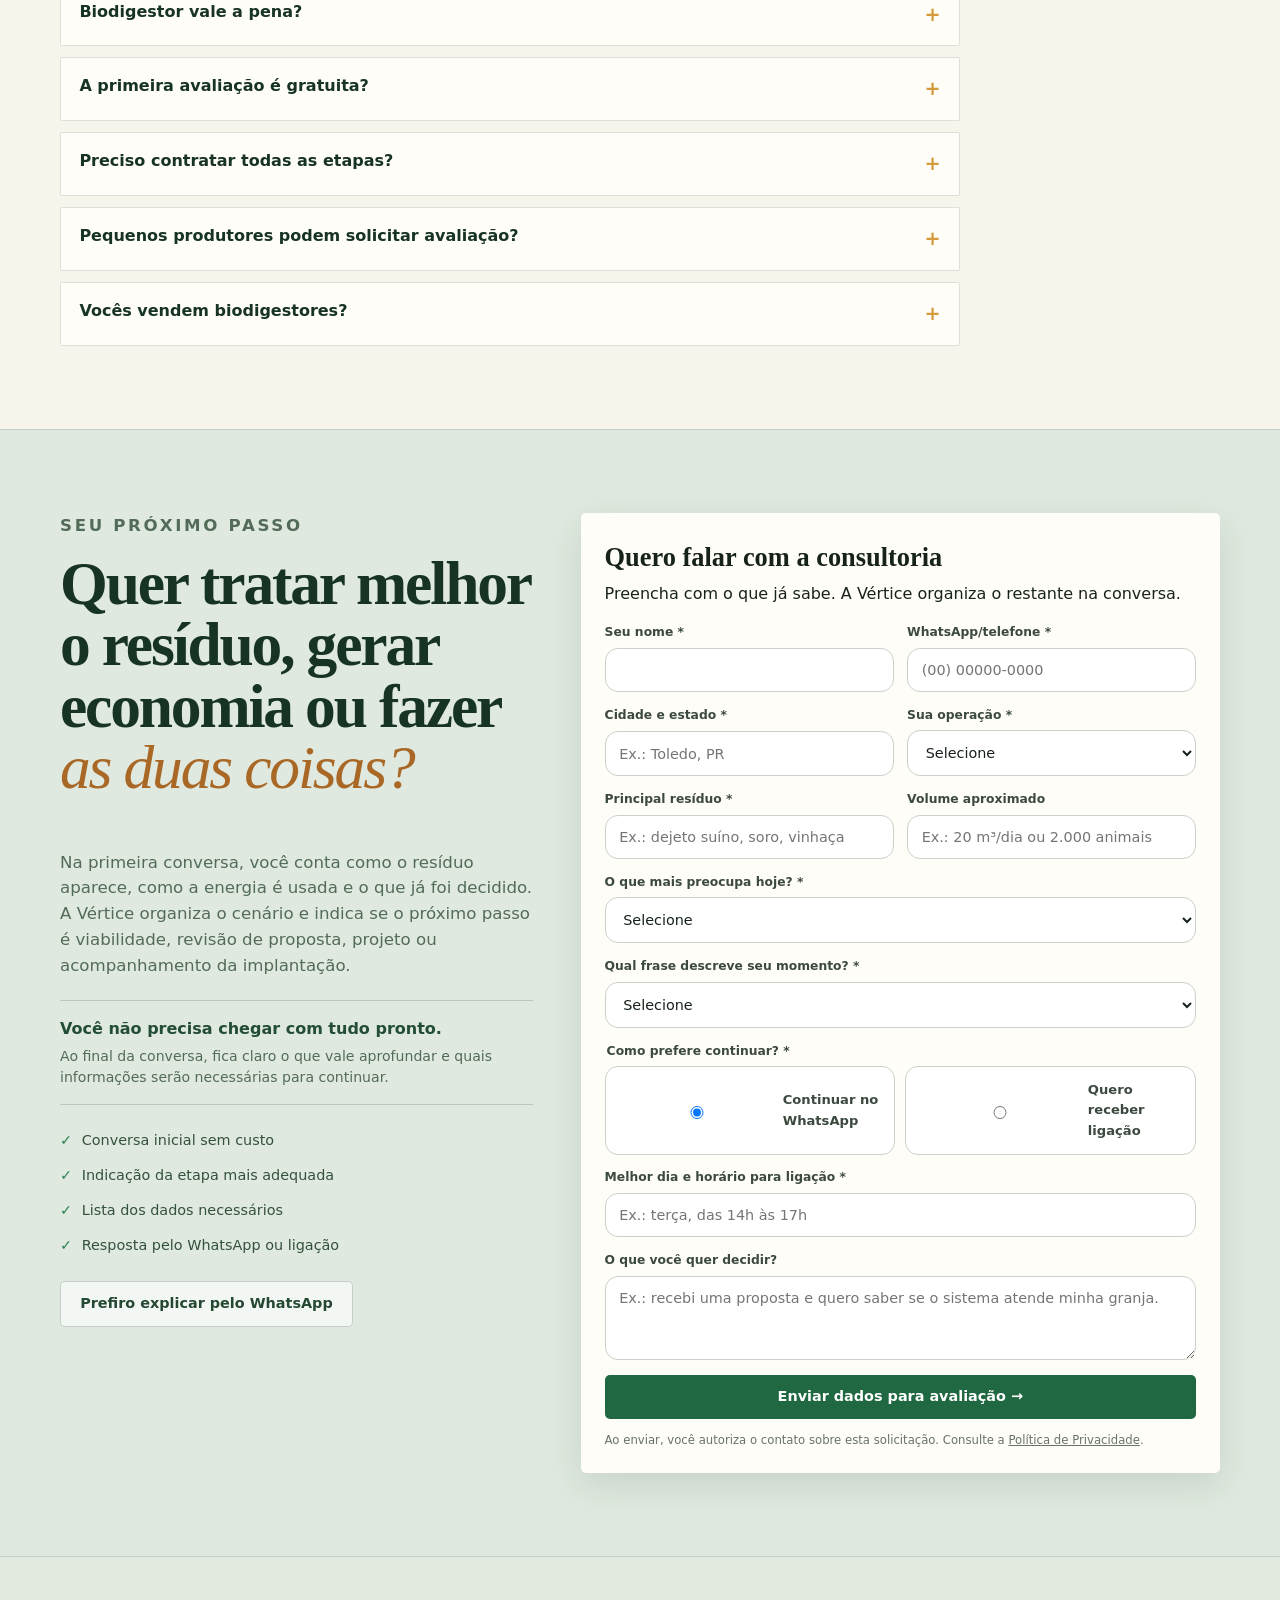
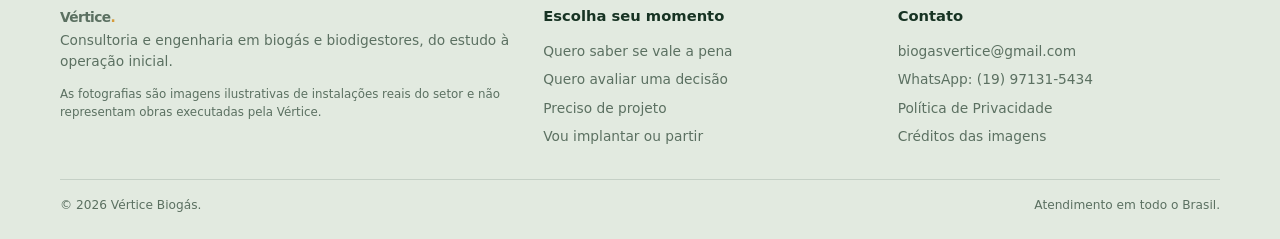
==== commit 46844305: "Integra entregas ao funil e atualiza foto do setor" ====
--- a/index.html
+++ b/index.html
@@ -59,7 +59,7 @@
 
   <section id="setores" class="sector-brief muted-section"><div class="container split sector-split">
     <div class="split-copy"><p class="kicker">Onde o biogás se encaixa</p><h2>O mesmo princípio, com soluções diferentes para <em>cada operação.</em></h2><p>Não existe um biodigestor “para todo mundo”. A consultoria entende primeiro como o resíduo aparece e qual problema o projeto precisa resolver.</p><a class="btn btn-primary" href="#contato">Ver se funciona no meu setor</a></div>
-    <div><figure class="sector-photo sector-operation"><img src="https://commons.wikimedia.org/wiki/Special:Redirect/file/Manure%20Management02%20%2838845768622%29.jpg" alt="Vacas leiteiras em instalação com canal para coleta dos dejetos" loading="lazy"><figcaption><strong>Primeiro vem a operação.</strong> Na pecuária, por exemplo, o projeto parte dos animais, dos dejetos e da rotina de manejo — não de um modelo pronto de biodigestor.</figcaption></figure><div class="sector-lines">
+    <div><figure class="sector-photo sector-operation"><img src="https://commons.wikimedia.org/wiki/Special:Redirect/file/20110419-RD-LSC-0910%20-%20REAP%20Grant%20-%20Cow%20Powered%20Farm.jpg" alt="Interior claro de free stall com vacas leiteiras e corredor central de manejo" loading="lazy"><figcaption><strong>A solução começa na rotina.</strong> Em um free stall, por exemplo, o projeto precisa conversar com os animais, o manejo dos dejetos e o uso de energia da propriedade.</figcaption></figure><div class="sector-lines">
       <article><span>Campo</span><div><h3>Suínos, bovinos e aves</h3><p>Os dejetos deixam de ser apenas um problema de manejo e podem trabalhar a favor da propriedade.</p></div></article>
       <article><span>Agroindústria</span><div><h3>Frigoríficos, laticínios e usinas</h3><p>Resíduos e efluentes podem virar parte de uma solução de tratamento e economia.</p></div></article>
       <article><span>Indústria</span><div><h3>Alimentos e processos orgânicos</h3><p>A solução é pensada para entrar na rotina sem atrapalhar a produção.</p></div></article>
@@ -69,23 +69,12 @@
   <section id="decisao" class="decision-section"><div class="container">
     <div class="section-head"><p class="kicker">Como a Vértice conduz</p><h2>Você avança por etapas e sabe o que está <em>comprando em cada uma.</em></h2><p>A consultoria acompanha a decisão do começo ao fim, sem obrigar você a contratar tudo de uma vez.</p></div>
     <div class="decision-gates">
-      <article data-gate="1"><div><small>Etapa 1</small><h3>Entender o seu problema</h3><p>Resíduo, gasto e objetivo da operação.</p></div><a class="gate-cta" href="#contato">Falar sobre meu caso →</a></article>
-      <article data-gate="2"><div><small>Etapa 2</small><h3>Descobrir se vale a pena</h3><p>Uma resposta clara antes do investimento maior.</p></div><a class="gate-cta" href="/estudo-viabilidade-biogas/">Ver o estudo de viabilidade →</a></article>
-      <article data-gate="3"><div><small>Etapa 3</small><h3>Preparar o projeto certo</h3><p>O trabalho necessário para pedir preço e construir.</p></div><a class="gate-cta" href="/projeto-biodigestor/">Conhecer os projetos →</a></article>
-      <article data-gate="4"><div><small>Etapa 4</small><h3>Acompanhar até funcionar</h3><p>Implantação, partida e apoio nos primeiros passos.</p></div><a class="gate-cta" href="/implantacao-biogas/">Ver implantação e partida →</a></article>
+      <article data-gate="1"><div class="gate-copy"><small>Etapa 1</small><h3>Entender o seu problema</h3><p>Resíduo, gasto e objetivo da operação.</p><p class="gate-output"><strong>Resultado:</strong> problema enquadrado, etapa indicada e lista dos dados necessários.</p></div><a class="gate-cta" href="#contato">Falar sobre meu caso →</a></article>
+      <article data-gate="2"><div class="gate-copy"><small>Etapa 2</small><h3>Descobrir se vale a pena</h3><p>Uma resposta clara antes do investimento maior.</p><p class="gate-output"><strong>Resultado:</strong> estimativa preliminar, caminhos possíveis e indicação para avançar, ajustar ou esperar.</p></div><a class="gate-cta" href="/estudo-viabilidade-biogas/">Ver o estudo de viabilidade →</a></article>
+      <article data-gate="3"><div class="gate-copy"><small>Etapa 3</small><h3>Preparar o projeto certo</h3><p>O trabalho necessário para pedir preço e construir.</p><p class="gate-output"><strong>Resultado:</strong> definição técnica para aprovar, pedir propostas, comparar fornecedores e preparar a construção.</p></div><a class="gate-cta" href="/projeto-biodigestor/">Conhecer os projetos →</a></article>
+      <article data-gate="4"><div class="gate-copy"><small>Etapa 4</small><h3>Acompanhar até funcionar</h3><p>Implantação, partida e apoio nos primeiros passos.</p><p class="gate-output"><strong>Resultado:</strong> conferência do instalado, orientação da partida e apoio nos primeiros ajustes.</p></div><a class="gate-cta" href="/implantacao-biogas/">Ver implantação e partida →</a></article>
     </div>
     <div class="section-cta"><p><strong>Você entra na etapa em que está.</strong> A Vértice não faz você recomeçar do zero.</p><a class="btn btn-primary" href="#contato">Descobrir minha próxima etapa</a></div>
-  </div></section>
-
-  <section id="entregas" class="delivery-section"><div class="container">
-    <div class="section-head"><p class="kicker">O que você recebe</p><h2>Cada etapa termina com uma <em>resposta útil.</em></h2><p>Você sabe o que será analisado, qual decisão poderá tomar e qual é o próximo passo — sem contratar todas as etapas de uma vez.</p></div>
-    <div class="delivery-stack outcome-stack">
-      <article><b>Conversa inicial</b><span>Enquadramento do problema, indicação da etapa adequada e relação dos dados que precisam ser reunidos.</span><a href="#contato">Contar meu caso →</a></article>
-      <article><b>Viabilidade</b><span>Estimativa preliminar do potencial, caminhos possíveis para o resíduo e a energia, pontos de atenção e recomendação para avançar, ajustar ou esperar.</span><a href="/estudo-viabilidade-biogas/">Ver o estudo →</a></article>
-      <article><b>Projeto</b><span>Definição técnica da solução no nível necessário para aprovar, pedir propostas, comparar fornecedores e preparar a construção.</span><a href="/projeto-biodigestor/">Ver os projetos →</a></article>
-      <article><b>Implantação e partida</b><span>Conferência do que foi instalado, orientação da partida, acompanhamento dos primeiros ajustes e apoio à equipe no começo da rotina.</span><a href="/implantacao-biogas/">Ver o acompanhamento →</a></article>
-    </div>
-    <p class="delivery-note">A profundidade e o formato da entrega dependem do serviço contratado e da etapa em que o projeto já está.</p>
   </div></section>
 
   <section id="duvidas"><div class="container"><div class="section-head"><p class="kicker">Dúvidas de quem está decidindo</p><h2>Respostas curtas antes do <em>primeiro contato.</em></h2></div><div class="faq">
--- a/styles.css
+++ b/styles.css
@@ -111,16 +111,11 @@
 .decision-gates article{margin-left:0!important;border:0;border-bottom:1px solid #bcc7bd;border-radius:0;background:transparent;padding:1.35rem 0}
 .decision-gates article:nth-child(4){background:transparent;color:#173323;border-color:#bcc7bd}
 .decision-gates article:nth-child(4) p{color:#657168}
+.decision-gates .gate-copy{max-width:780px}
+.decision-gates .gate-output{margin-top:.7rem;padding-top:.7rem;border-top:1px solid rgba(61,121,80,.18);color:#3e5c48;font-size:.82rem;line-height:1.5}
+.decision-gates .gate-output strong{color:#285f40;font-size:.72rem;letter-spacing:.08em;text-transform:uppercase}
 .decision-gates .gate-cta{display:inline-flex;align-items:center;justify-content:center;min-height:42px;padding:.72rem 1rem;border:1px solid #3d7950;border-radius:999px;color:#285f40;font-size:.78rem;font-weight:850;text-decoration:none;white-space:nowrap;transition:background .2s,color .2s,transform .2s}
 .decision-gates .gate-cta:hover{background:#1f6842;color:#fff;transform:translateX(3px)}
-.delivery-section{background:#e5eee4}
-.outcome-stack{border-top:1px solid var(--line)}
-.outcome-stack article{grid-template-columns:170px minmax(0,1fr) auto;align-items:center;padding:1.25rem 0;border-left:0;border-bottom:1px solid var(--line);border-radius:0;background:transparent;box-shadow:none}
-.outcome-stack article b{color:#173323;font-size:.92rem}
-.outcome-stack article span{color:#536b59;line-height:1.55}
-.outcome-stack article a{display:inline-flex;align-items:center;justify-content:center;min-height:40px;padding:.65rem .9rem;border:1px solid #3d7950;border-radius:999px;color:#285f40;font-size:.75rem;font-weight:850;text-decoration:none;white-space:nowrap;transition:background .2s,color .2s}
-.outcome-stack article a:hover{background:#1f6842;color:#fff}
-.delivery-note{max-width:760px;margin:1.1rem 0 0;color:#687c6d;font-size:.79rem}
 .conversation-result{display:grid;gap:.25rem;margin:1.35rem 0;padding:1rem 0;border-top:1px solid rgba(23,51,35,.18);border-bottom:1px solid rgba(23,51,35,.18)}
 .conversation-result strong{color:#234d35}.conversation-result span{color:#536b59;font-size:.88rem;line-height:1.5}
 .image-disclaimer{max-width:470px;font-size:.74rem!important;line-height:1.5}
@@ -153,5 +148,5 @@
   .home-funnel .hero{min-height:650px}.service-page .service-hero-grid,.sector-split{grid-template-columns:1fr}.service-photo{height:420px}.moment-list>a{grid-template-columns:52px 1fr}.moment-list>a>b{grid-column:2}.photo-break img{height:560px}.process-photos{grid-template-columns:1fr}.process-photos figure,.process-photos figure img{min-height:520px}.process-arrow{height:64px;transform:none}.editorial-dual{grid-template-columns:1fr}.editorial-dual article{padding:1.5rem 0}.editorial-dual article+article{border-left:0;border-top:1px solid var(--line);padding-left:0}.decision-map{grid-template-columns:1fr}.decision-map .map-side+.map-side article{border-left:0;padding-left:0}
 }
 @media(max-width:600px){
-  .home-funnel .hero{min-height:650px;padding:5.2rem 0 4.5rem}.home-funnel .hero::after{background:rgba(8,28,17,.82)}.home-funnel .hero h1{font-size:clamp(2.55rem,12vw,3.5rem)}.hero-credit{left:1rem;right:auto}.trust-grid{display:none}.photo-break{min-height:480px}.photo-break img{height:520px}.photo-break figcaption{bottom:1.4rem}.photo-break figcaption strong{font-size:2.25rem}.process-photos figure,.process-photos figure img{min-height:500px}.process-photos figcaption{bottom:1.7rem}.process-credit{display:none}.moment-list>a{grid-template-columns:38px 1fr;gap:.7rem;padding:1.25rem 0}.moment-list>a>b{white-space:normal}.service-page .page-hero{padding:3.7rem 0}.service-photo{height:330px}.service-page .service-hero-grid{gap:2.5rem}.sector-photo img{height:300px}.grid-3 .card{border-right:0;border-bottom:1px solid var(--line)}.decision-gates article{grid-template-columns:1fr}.decision-gates .gate-cta{width:100%;white-space:normal;text-align:center}.outcome-stack article{grid-template-columns:1fr;gap:.6rem}.outcome-stack article a{width:100%;white-space:normal;text-align:center}
+  .home-funnel .hero{min-height:650px;padding:5.2rem 0 4.5rem}.home-funnel .hero::after{background:rgba(8,28,17,.82)}.home-funnel .hero h1{font-size:clamp(2.55rem,12vw,3.5rem)}.hero-credit{left:1rem;right:auto}.trust-grid{display:none}.photo-break{min-height:480px}.photo-break img{height:520px}.photo-break figcaption{bottom:1.4rem}.photo-break figcaption strong{font-size:2.25rem}.process-photos figure,.process-photos figure img{min-height:500px}.process-photos figcaption{bottom:1.7rem}.process-credit{display:none}.moment-list>a{grid-template-columns:38px 1fr;gap:.7rem;padding:1.25rem 0}.moment-list>a>b{white-space:normal}.service-page .page-hero{padding:3.7rem 0}.service-photo{height:330px}.service-page .service-hero-grid{gap:2.5rem}.sector-photo img{height:300px}.grid-3 .card{border-right:0;border-bottom:1px solid var(--line)}.decision-gates article{grid-template-columns:1fr}.decision-gates .gate-cta{width:100%;white-space:normal;text-align:center}
 }
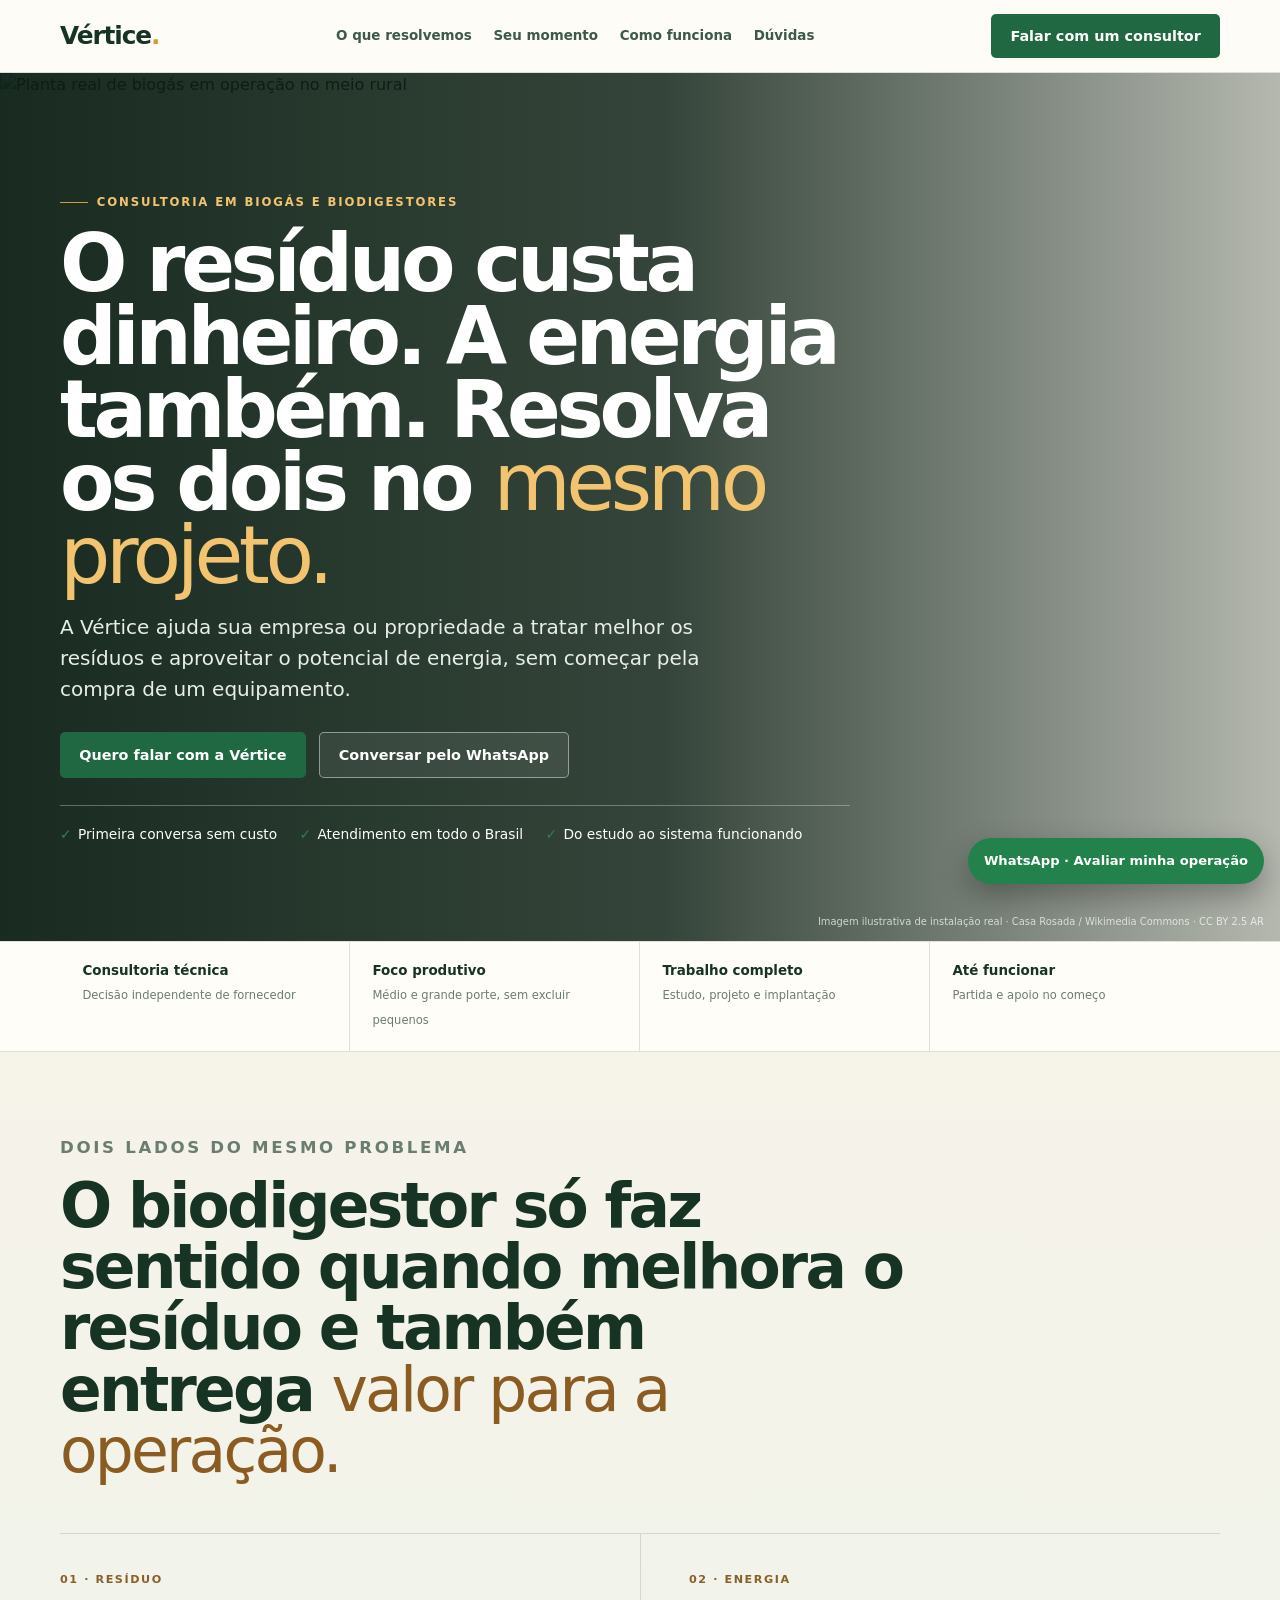
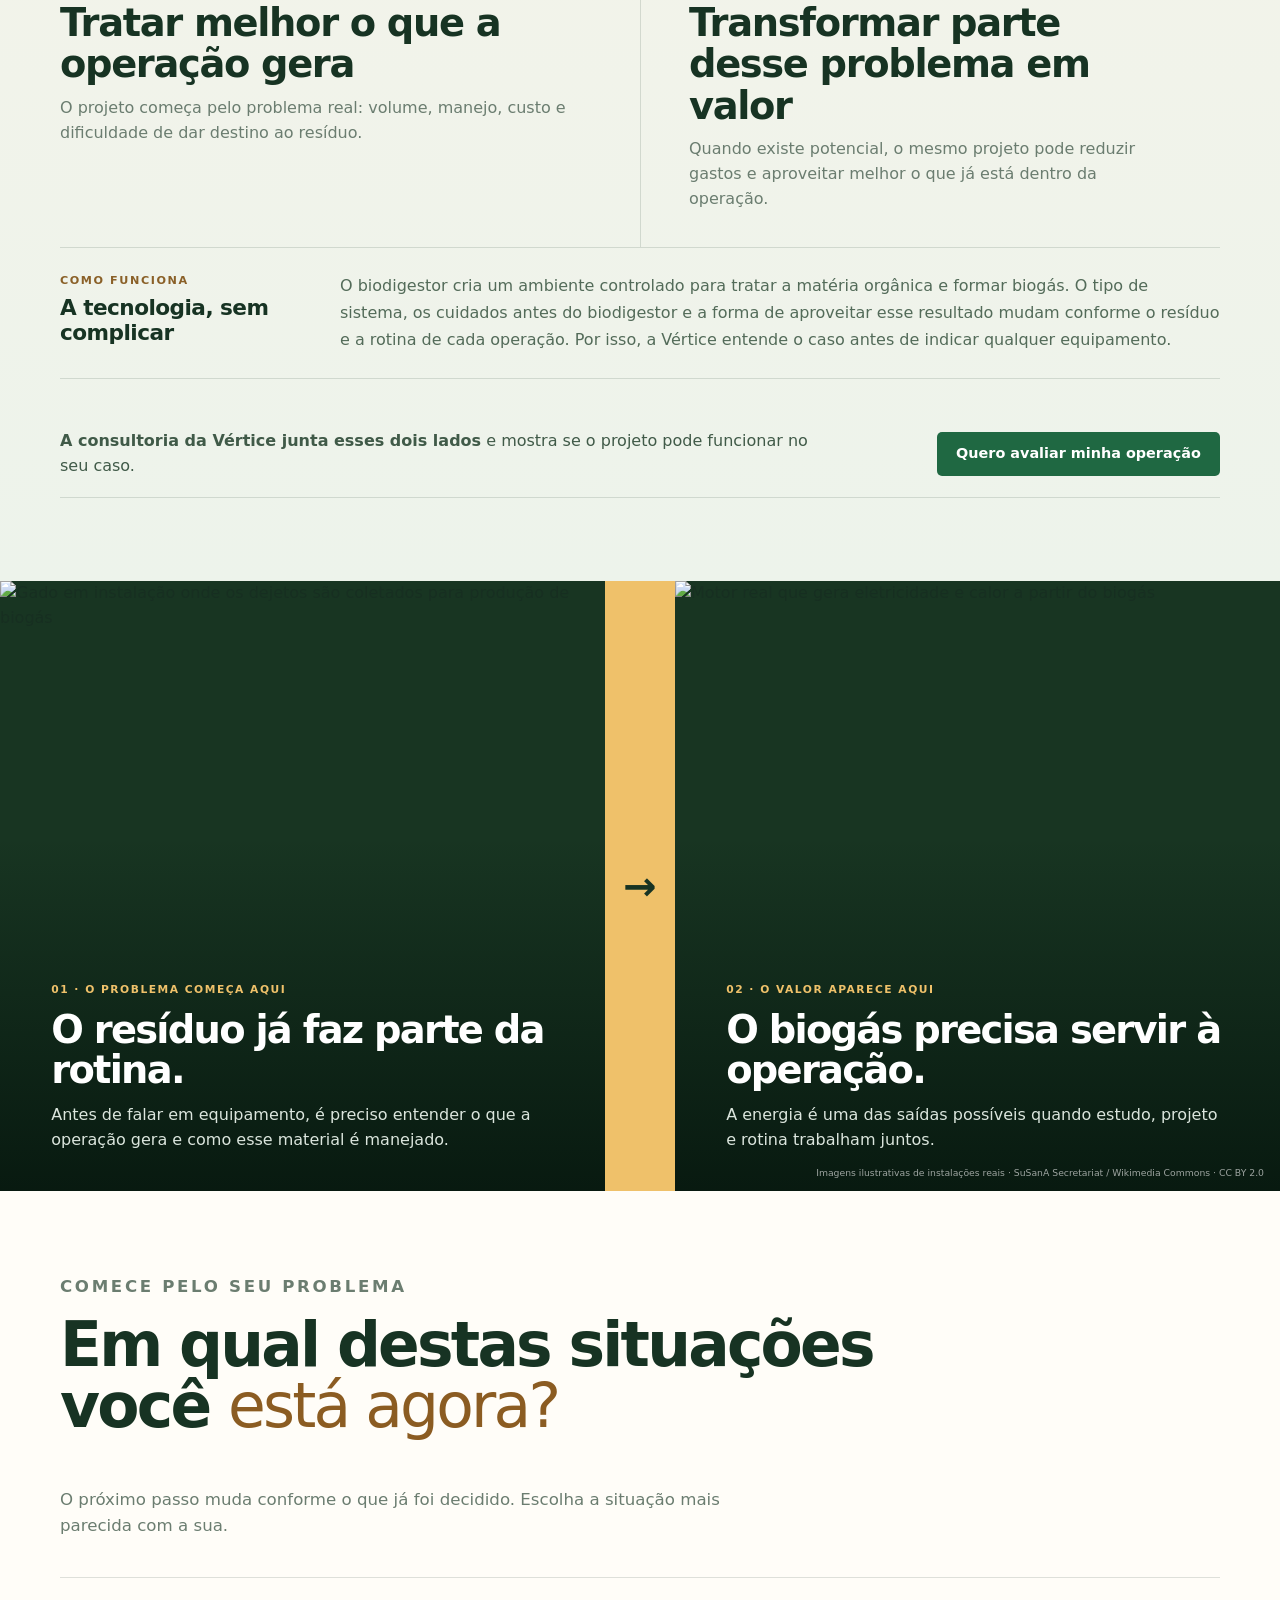
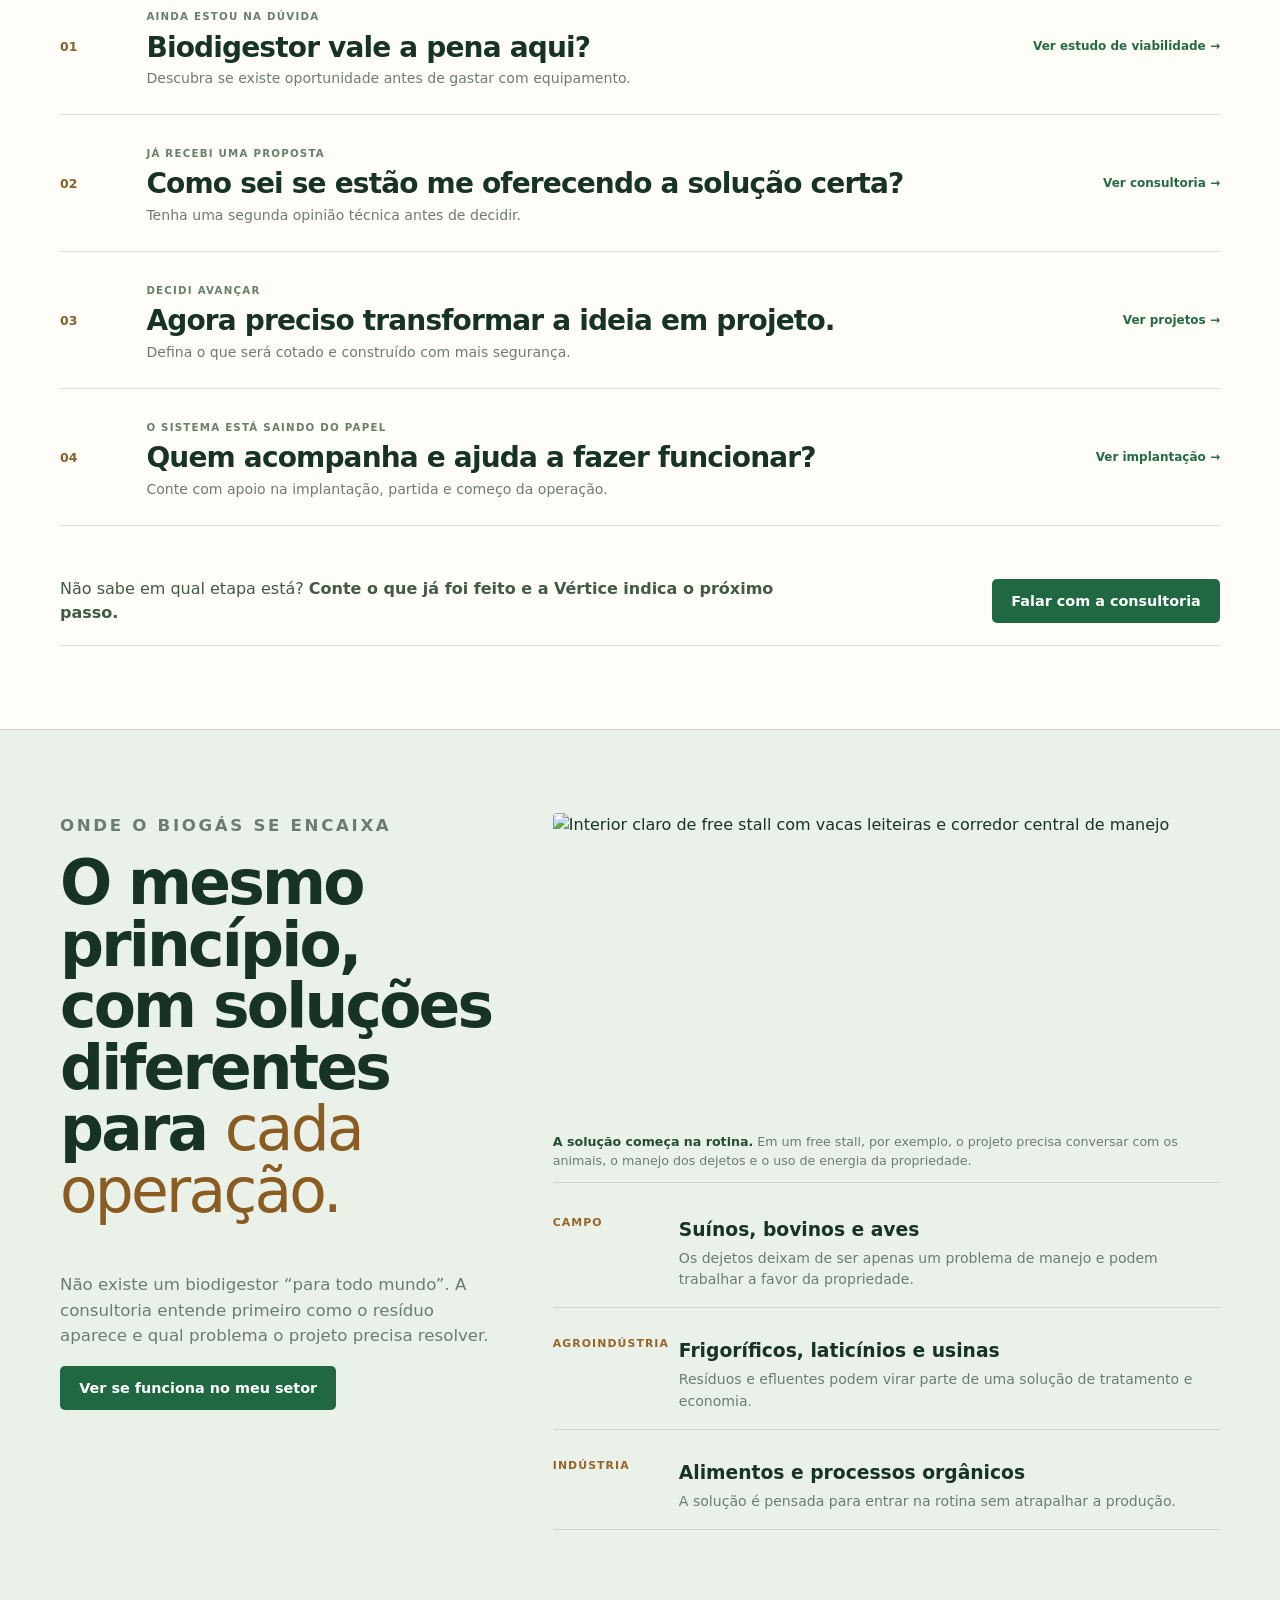
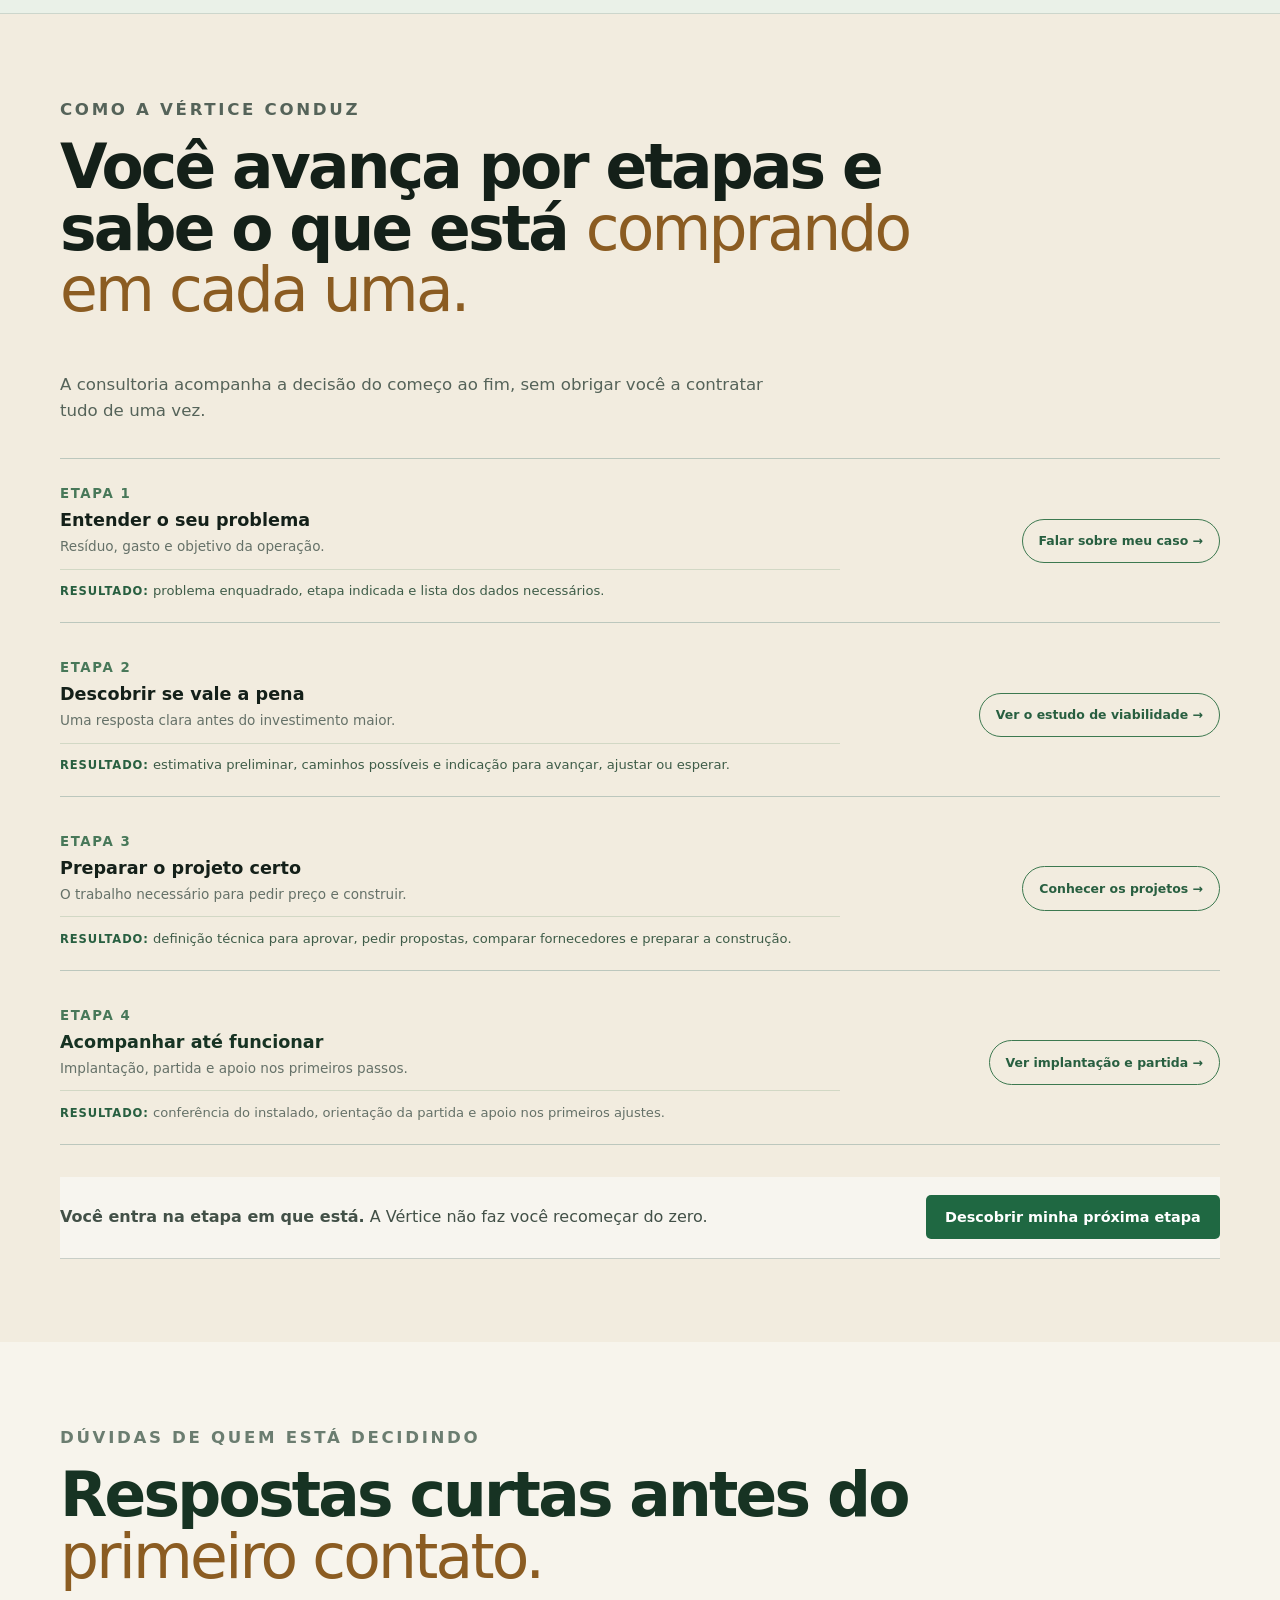
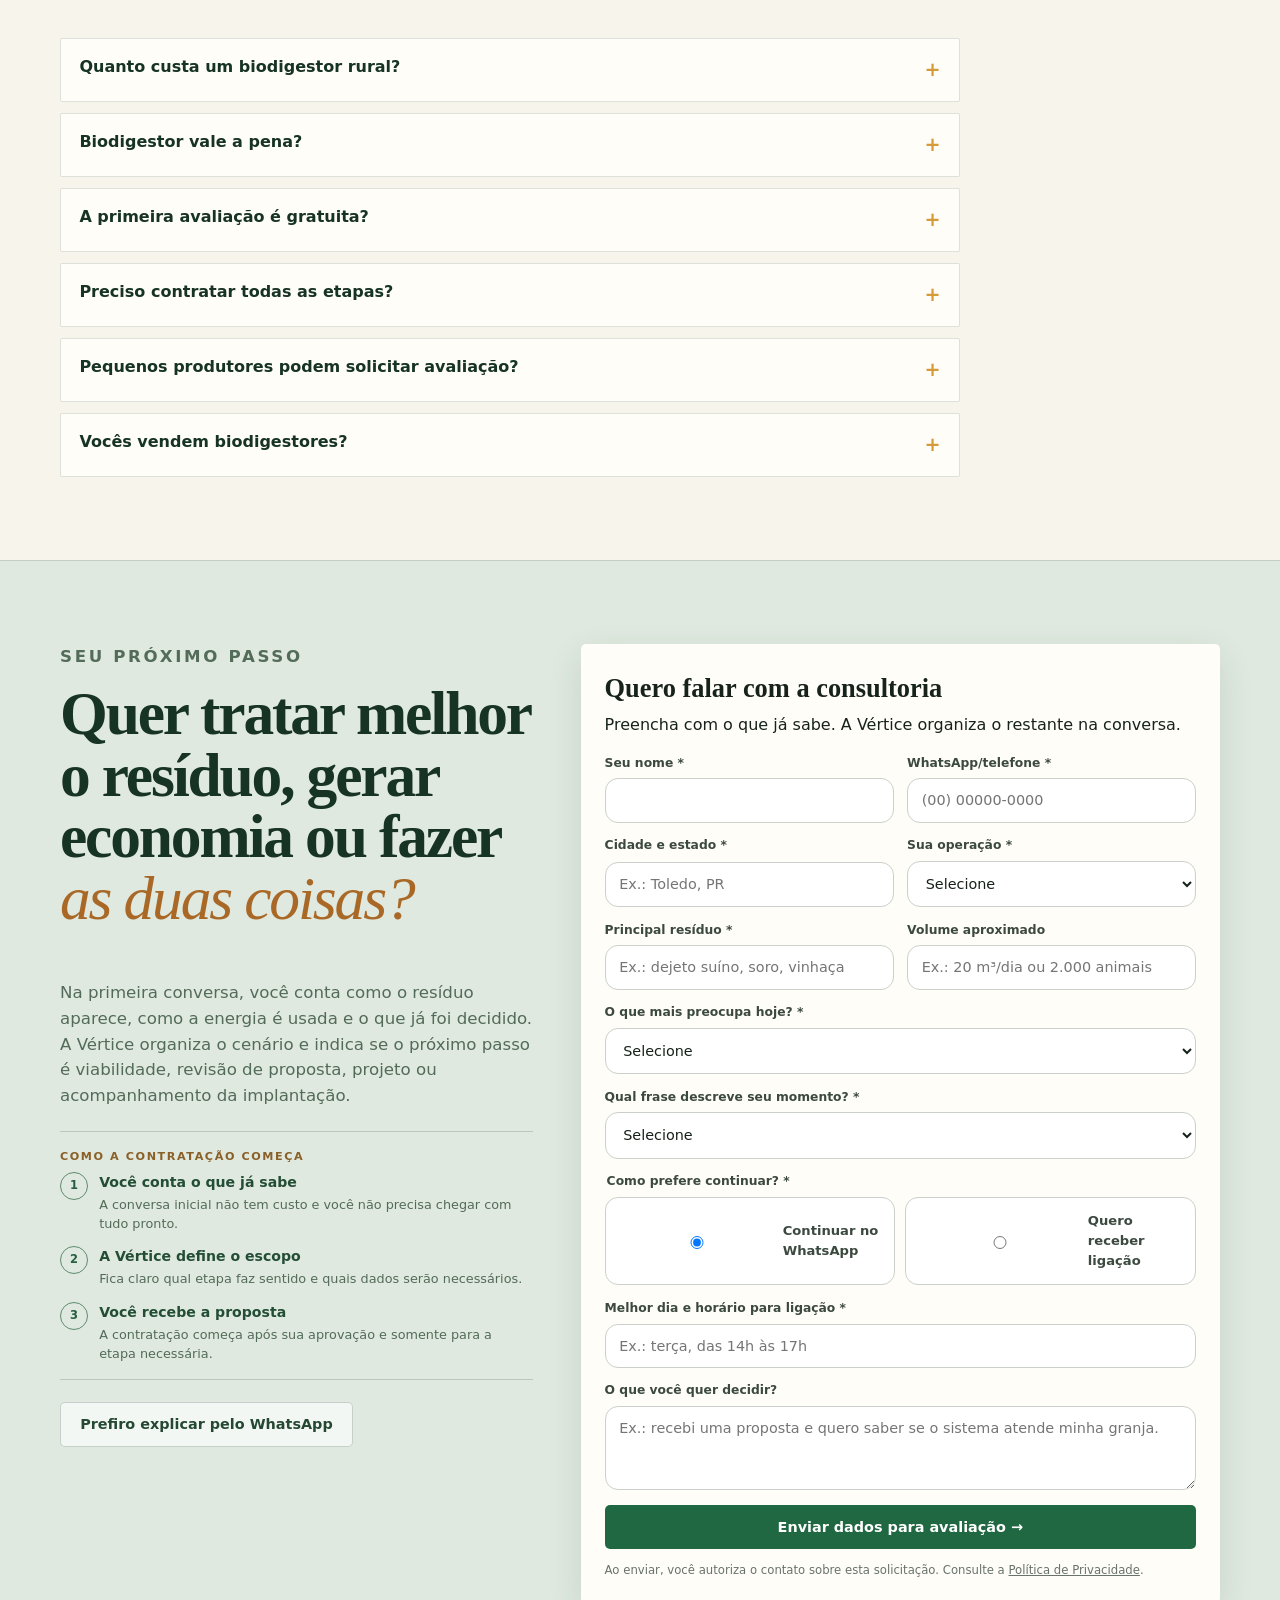
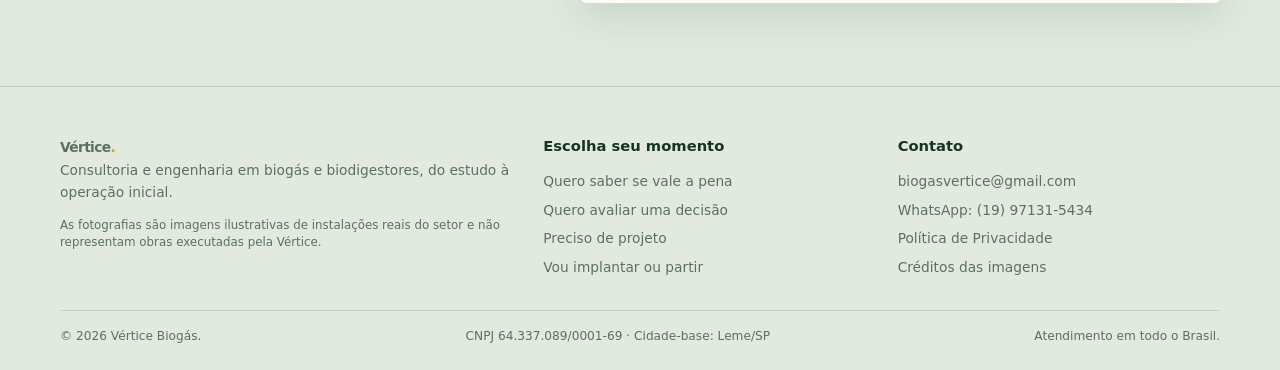
==== commit 24baad39: "Explica tecnologia e inicio da contratacao" ====
--- a/index.html
+++ b/index.html
@@ -41,6 +41,7 @@
       <article><span>01 · Resíduo</span><h3>Tratar melhor o que a operação gera</h3><p>O projeto começa pelo problema real: volume, manejo, custo e dificuldade de dar destino ao resíduo.</p></article>
       <article><span>02 · Energia</span><h3>Transformar parte desse problema em valor</h3><p>Quando existe potencial, o mesmo projeto pode reduzir gastos e aproveitar melhor o que já está dentro da operação.</p></article>
     </div>
+    <div class="technology-brief"><div><span>Como funciona</span><h3>A tecnologia, sem complicar</h3></div><p>O biodigestor cria um ambiente controlado para tratar a matéria orgânica e formar biogás. O tipo de sistema, os cuidados antes do biodigestor e a forma de aproveitar esse resultado mudam conforme o resíduo e a rotina de cada operação. Por isso, a Vértice entende o caso antes de indicar qualquer equipamento.</p></div>
     <div class="section-cta"><p><strong>A consultoria da Vértice junta esses dois lados</strong> e mostra se o projeto pode funcionar no seu caso.</p><a class="btn btn-primary" href="#contato">Quero avaliar minha operação</a></div>
   </div></section>
 
@@ -87,7 +88,7 @@
   </div></div></section>
 
   <section class="contact" id="contato"><div class="container contact-grid">
-    <div class="contact-copy"><p class="kicker">Seu próximo passo</p><h2>Quer tratar melhor o resíduo, gerar economia ou fazer <em>as duas coisas?</em></h2><p>Na primeira conversa, você conta como o resíduo aparece, como a energia é usada e o que já foi decidido. A Vértice organiza o cenário e indica se o próximo passo é viabilidade, revisão de proposta, projeto ou acompanhamento da implantação.</p><div class="conversation-result"><strong>Você não precisa chegar com tudo pronto.</strong><span>Ao final da conversa, fica claro o que vale aprofundar e quais informações serão necessárias para continuar.</span></div><div class="contact-points"><div class="contact-point">Conversa inicial sem custo</div><div class="contact-point">Indicação da etapa mais adequada</div><div class="contact-point">Lista dos dados necessários</div><div class="contact-point">Resposta pelo WhatsApp ou ligação</div></div><a class="btn btn-secondary" data-whatsapp="contato direto" href="#">Prefiro explicar pelo WhatsApp</a></div>
+    <div class="contact-copy"><p class="kicker">Seu próximo passo</p><h2>Quer tratar melhor o resíduo, gerar economia ou fazer <em>as duas coisas?</em></h2><p>Na primeira conversa, você conta como o resíduo aparece, como a energia é usada e o que já foi decidido. A Vértice organiza o cenário e indica se o próximo passo é viabilidade, revisão de proposta, projeto ou acompanhamento da implantação.</p><div class="contract-start"><p>Como a contratação começa</p><ol><li><span>1</span><div><strong>Você conta o que já sabe</strong><small>A conversa inicial não tem custo e você não precisa chegar com tudo pronto.</small></div></li><li><span>2</span><div><strong>A Vértice define o escopo</strong><small>Fica claro qual etapa faz sentido e quais dados serão necessários.</small></div></li><li><span>3</span><div><strong>Você recebe a proposta</strong><small>A contratação começa após sua aprovação e somente para a etapa necessária.</small></div></li></ol></div><a class="btn btn-secondary" data-whatsapp="contato direto" href="#">Prefiro explicar pelo WhatsApp</a></div>
     <div class="form-card"><div id="form-content"><h3>Quero falar com a consultoria</h3><p>Preencha com o que já sabe. A Vértice organiza o restante na conversa.</p><form id="lead-form">
       <input class="honeypot" type="text" name="website" tabindex="-1" autocomplete="off">
       <div class="form-grid">
@@ -108,6 +109,6 @@
   </div></section>
 </main>
 
-<footer><div class="container footer-grid"><div><a class="brand" href="/">Vértice<span>.</span></a><p>Consultoria e engenharia em biogás e biodigestores, do estudo à operação inicial.</p><p class="image-disclaimer">As fotografias são imagens ilustrativas de instalações reais do setor e não representam obras executadas pela Vértice.</p></div><div><h3>Escolha seu momento</h3><div class="footer-links"><a href="/estudo-viabilidade-biogas/">Quero saber se vale a pena</a><a href="/consultoria-biogas/">Quero avaliar uma decisão</a><a href="/projeto-biodigestor/">Preciso de projeto</a><a href="/implantacao-biogas/">Vou implantar ou partir</a></div></div><div><h3>Contato</h3><div class="footer-links"><a href="mailto:biogasvertice@gmail.com">biogasvertice@gmail.com</a><a data-whatsapp="rodapé" href="#">WhatsApp: (19) 97131-5434</a><a href="/politica-de-privacidade.html">Política de Privacidade</a><a href="/creditos-imagens.html">Créditos das imagens</a></div></div></div><div class="container footer-bottom"><span>© <span data-year></span> Vértice Biogás.</span><span>Atendimento em todo o Brasil.</span></div></footer>
+<footer><div class="container footer-grid"><div><a class="brand" href="/">Vértice<span>.</span></a><p>Consultoria e engenharia em biogás e biodigestores, do estudo à operação inicial.</p><p class="image-disclaimer">As fotografias são imagens ilustrativas de instalações reais do setor e não representam obras executadas pela Vértice.</p></div><div><h3>Escolha seu momento</h3><div class="footer-links"><a href="/estudo-viabilidade-biogas/">Quero saber se vale a pena</a><a href="/consultoria-biogas/">Quero avaliar uma decisão</a><a href="/projeto-biodigestor/">Preciso de projeto</a><a href="/implantacao-biogas/">Vou implantar ou partir</a></div></div><div><h3>Contato</h3><div class="footer-links"><a href="mailto:biogasvertice@gmail.com">biogasvertice@gmail.com</a><a data-whatsapp="rodapé" href="#">WhatsApp: (19) 97131-5434</a><a href="/politica-de-privacidade.html">Política de Privacidade</a><a href="/creditos-imagens.html">Créditos das imagens</a></div></div></div><div class="container footer-bottom"><span>© <span data-year></span> Vértice Biogás.</span><span>CNPJ 64.337.089/0001-69 · Cidade-base: Leme/SP</span><span>Atendimento em todo o Brasil.</span></div></footer>
 <a class="floating" data-whatsapp="botão flutuante" href="#">WhatsApp · Avaliar minha operação</a><script src="/script.js" defer></script>
 </body></html>
--- a/styles.css
+++ b/styles.css
@@ -71,6 +71,10 @@
 .editorial-dual span{font-size:.7rem;text-transform:uppercase;letter-spacing:.14em;font-weight:850;color:#8a6028}
 .editorial-dual h3{font:750 clamp(1.6rem,3vw,2.45rem)/1.08 var(--sans);letter-spacing:-.035em;margin:.7rem 0}
 .editorial-dual p{color:var(--muted);max-width:520px;margin-bottom:0}
+.technology-brief{display:grid;grid-template-columns:240px minmax(0,1fr);gap:2.5rem;align-items:start;padding:1.5rem 0;border-bottom:1px solid var(--line)}
+.technology-brief span,.contract-start>p{display:block;margin:0 0 .45rem;color:#8a6028;font-size:.7rem;font-weight:850;letter-spacing:.14em;text-transform:uppercase}
+.technology-brief h3{margin:0;font:750 1.35rem/1.15 var(--sans);letter-spacing:-.025em}
+.technology-brief p{margin:0;color:#536b59;line-height:1.7}
 .section-cta{border:0;border-radius:0;padding:1.15rem 0;background:transparent;border-bottom:1px solid var(--line)}
 
 .photo-break{position:relative;margin:0;min-height:580px;overflow:hidden;background:#173323}
@@ -118,6 +122,11 @@
 .decision-gates .gate-cta:hover{background:#1f6842;color:#fff;transform:translateX(3px)}
 .conversation-result{display:grid;gap:.25rem;margin:1.35rem 0;padding:1rem 0;border-top:1px solid rgba(23,51,35,.18);border-bottom:1px solid rgba(23,51,35,.18)}
 .conversation-result strong{color:#234d35}.conversation-result span{color:#536b59;font-size:.88rem;line-height:1.5}
+.contract-start{margin:1.35rem 0;padding:1rem 0;border-top:1px solid rgba(23,51,35,.18);border-bottom:1px solid rgba(23,51,35,.18)}
+.contract-start ol{list-style:none;margin:0;padding:0;display:grid;gap:.8rem}
+.contract-start li{display:grid;grid-template-columns:28px 1fr;gap:.7rem;align-items:start}
+.contract-start li>span{width:28px;height:28px;display:grid;place-items:center;border:1px solid #5f8b6d;border-radius:50%;color:#285f40;font-size:.72rem;font-weight:900}
+.contract-start li div{display:grid;gap:.15rem}.contract-start li strong{color:#234d35;font-size:.88rem}.contract-start li small{color:#536b59;font-size:.8rem;line-height:1.45}
 .image-disclaimer{max-width:470px;font-size:.74rem!important;line-height:1.5}
 .faq details{border-radius:2px;box-shadow:none}
 .contact{background:#dfe9df}.form-card{border-radius:5px;box-shadow:0 12px 35px rgba(32,55,39,.12)}
@@ -145,7 +154,7 @@
 .cta-band{background:#1f6842;color:#fff}.cta-band .btn{background:#f0c36b;color:#173323}
 
 @media(max-width:900px){
-  .home-funnel .hero{min-height:650px}.service-page .service-hero-grid,.sector-split{grid-template-columns:1fr}.service-photo{height:420px}.moment-list>a{grid-template-columns:52px 1fr}.moment-list>a>b{grid-column:2}.photo-break img{height:560px}.process-photos{grid-template-columns:1fr}.process-photos figure,.process-photos figure img{min-height:520px}.process-arrow{height:64px;transform:none}.editorial-dual{grid-template-columns:1fr}.editorial-dual article{padding:1.5rem 0}.editorial-dual article+article{border-left:0;border-top:1px solid var(--line);padding-left:0}.decision-map{grid-template-columns:1fr}.decision-map .map-side+.map-side article{border-left:0;padding-left:0}
+  .home-funnel .hero{min-height:650px}.service-page .service-hero-grid,.sector-split{grid-template-columns:1fr}.service-photo{height:420px}.moment-list>a{grid-template-columns:52px 1fr}.moment-list>a>b{grid-column:2}.photo-break img{height:560px}.process-photos{grid-template-columns:1fr}.process-photos figure,.process-photos figure img{min-height:520px}.process-arrow{height:64px;transform:none}.editorial-dual,.technology-brief{grid-template-columns:1fr}.editorial-dual article{padding:1.5rem 0}.editorial-dual article+article{border-left:0;border-top:1px solid var(--line);padding-left:0}.technology-brief{gap:.65rem}.decision-map{grid-template-columns:1fr}.decision-map .map-side+.map-side article{border-left:0;padding-left:0}
 }
 @media(max-width:600px){
   .home-funnel .hero{min-height:650px;padding:5.2rem 0 4.5rem}.home-funnel .hero::after{background:rgba(8,28,17,.82)}.home-funnel .hero h1{font-size:clamp(2.55rem,12vw,3.5rem)}.hero-credit{left:1rem;right:auto}.trust-grid{display:none}.photo-break{min-height:480px}.photo-break img{height:520px}.photo-break figcaption{bottom:1.4rem}.photo-break figcaption strong{font-size:2.25rem}.process-photos figure,.process-photos figure img{min-height:500px}.process-photos figcaption{bottom:1.7rem}.process-credit{display:none}.moment-list>a{grid-template-columns:38px 1fr;gap:.7rem;padding:1.25rem 0}.moment-list>a>b{white-space:normal}.service-page .page-hero{padding:3.7rem 0}.service-photo{height:330px}.service-page .service-hero-grid{gap:2.5rem}.sector-photo img{height:300px}.grid-3 .card{border-right:0;border-bottom:1px solid var(--line)}.decision-gates article{grid-template-columns:1fr}.decision-gates .gate-cta{width:100%;white-space:normal;text-align:center}
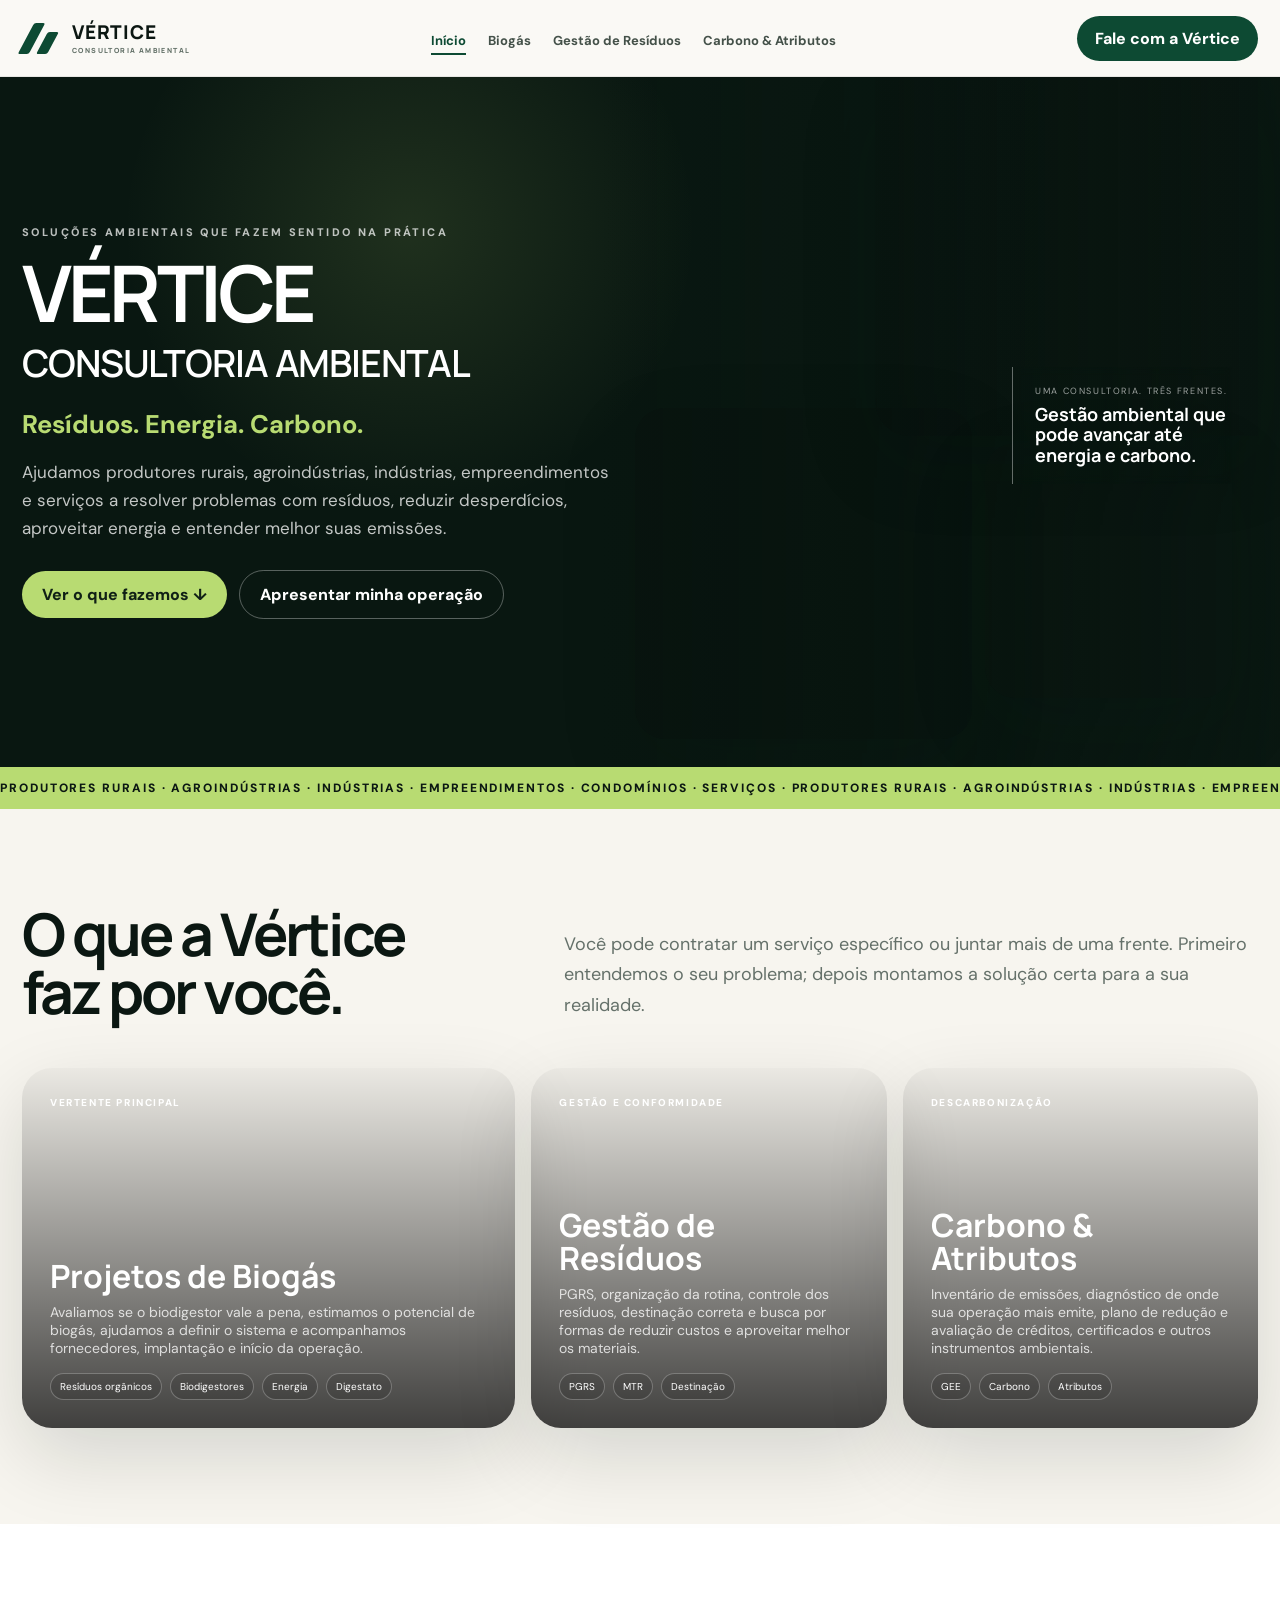
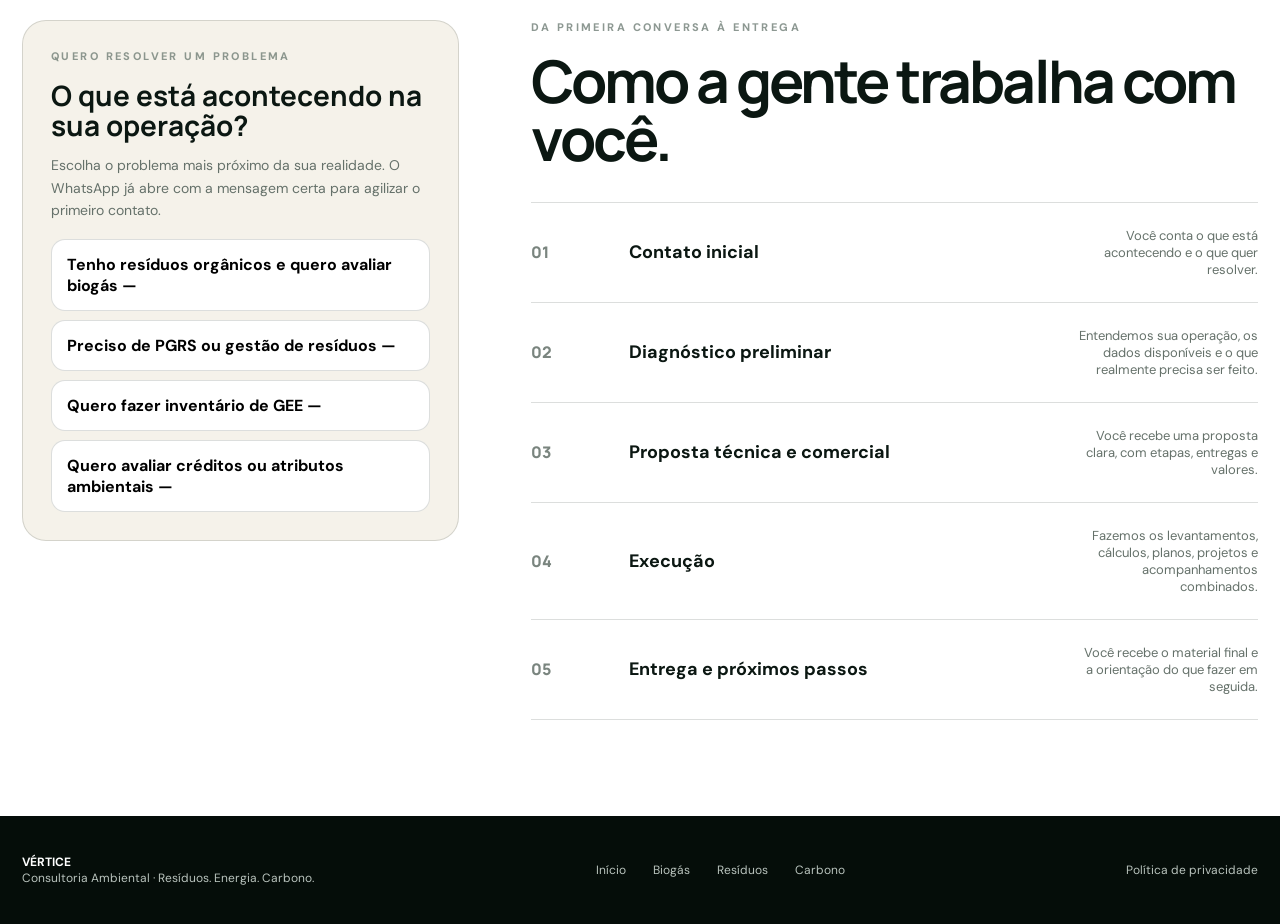
==== commit f49b78e8: "Atualiza index com site institucional Vertice V6 e corrige menu mobile" ====
--- a/index.html
+++ b/index.html
@@ -1,114 +1,988 @@
 <!doctype html>
 <html lang="pt-BR">
 <head>
-  <meta charset="utf-8"><meta name="viewport" content="width=device-width,initial-scale=1">
-  <title>Projeto de Biogás e Biodigestor | Vértice Biogás</title>
-  <meta name="description" content="Descubra se o biodigestor vale a pena para sua operação. A Vértice atua no estudo, projeto, implantação, partida e suporte inicial em todo o Brasil.">
-  <link rel="canonical" href="https://verticebiogas.com.br/">
-  <meta property="og:title" content="Seu resíduo pode virar energia. O investimento fecha?"><meta property="og:description" content="Avaliação, projeto e acompanhamento de sistemas de biogás do início à operação."><meta property="og:type" content="website"><meta property="og:url" content="https://verticebiogas.com.br/">
-  <link rel="stylesheet" href="/styles.css">
-  <script async src="https://www.googletagmanager.com/gtag/js?id=G-KVW7XSDNES"></script><script>window.dataLayer=window.dataLayer||[];function gtag(){dataLayer.push(arguments)}gtag('js',new Date());gtag('config','G-KVW7XSDNES');</script>
-  <script type="application/ld+json">{"@context":"https://schema.org","@type":"ProfessionalService","name":"Vértice Biogás","url":"https://verticebiogas.com.br/","telephone":"+55 19 97131-5434","email":"biogasvertice@gmail.com","areaServed":"BR","description":"Consultoria e engenharia para projetos de biogás e biodigestores, do estudo à implantação e operação inicial."}</script>
+<meta charset="utf-8"/>
+<meta name="viewport" content="width=device-width,initial-scale=1"/>
+<title>Vértice Consultoria Ambiental | Biogás, Resíduos e Carbono</title>
+<link rel="canonical" href="https://verticebiogas.com.br/"/>
+<meta property="og:title" content="Vértice Consultoria Ambiental"/>
+<meta property="og:description" content="Soluções em biogás, gestão de resíduos e carbono para sua operação."/>
+<meta property="og:type" content="website"/>
+<meta property="og:url" content="https://verticebiogas.com.br/"/>
+<script async src="https://www.googletagmanager.com/gtag/js?id=G-KVW7XSDNES"></script><script>window.dataLayer=window.dataLayer||[];function gtag(){dataLayer.push(arguments)}gtag('js',new Date());gtag('config','G-KVW7XSDNES');</script>
+<meta name="description" content="Consultoria ambiental em biogás, gestão de resíduos, inventário de GEE, descarbonização e atributos ambientais."/>
+<style>
+@import url('https://fonts.googleapis.com/css2?family=DM+Sans:wght@400;500;600;700&family=Manrope:wght@500;600;700;800&display=swap');
+
+:root{
+  --ink:#0b1712; --muted:#65716a; --paper:#f5f2ea; --paper2:#ece6da; --white:#fff;
+  --green:#0d4a33; --green2:#1d6c48; --acid:#b8db72;
+  --earth:#6a432d; --sand:#d8b282;
+  --blue:#0c4963; --sky:#9bcddd;
+  --line:rgba(11,23,18,.14); --dark:#08130e;
+  --shadow:0 28px 80px rgba(10,24,17,.14);
+}
+*{box-sizing:border-box}
+html{scroll-behavior:smooth}
+body{margin:0;font-family:"DM Sans",system-ui,sans-serif;color:var(--ink);background:#fff}
+a{color:inherit;text-decoration:none}
+button{font:inherit}
+.shell{width:min(1240px,calc(100% - 44px));margin:auto}
+.top{position:sticky;top:0;z-index:60;background:rgba(250,249,245,.94);backdrop-filter:blur(18px);border-bottom:1px solid rgba(11,23,18,.08)}
+.topin{height:76px;display:flex;align-items:center;justify-content:space-between;gap:22px}
+.brand{display:flex;align-items:center;gap:12px;cursor:pointer}
+.brandmark{width:38px;height:32px;position:relative}
+.brandmark i{position:absolute;bottom:0;background:var(--green);transform:skew(-28deg);border-radius:2px}
+.brandmark i:nth-child(1){width:11px;height:31px;left:4px}
+.brandmark i:nth-child(2){width:11px;height:22px;left:20px}
+.brandword{font-family:Manrope,sans-serif;font-size:19px;font-weight:800;letter-spacing:.04em;line-height:1}
+.brandword small{display:block;font-size:7px;letter-spacing:.2em;margin-top:5px;color:#637168}
+.mainnav{display:flex;align-items:center;gap:22px}
+.mainnav button{border:0;background:transparent;color:#445149;cursor:pointer;font-size:13px;font-weight:700;padding:28px 0 24px;position:relative}
+.mainnav button:after{content:"";position:absolute;left:0;right:100%;height:2px;bottom:18px;background:var(--green);transition:.25s}
+.mainnav button:hover:after,.mainnav button.active:after{right:0}
+.mainnav button.active{color:var(--green)}
+.navcta{border:0;background:var(--green);color:#fff;border-radius:999px;padding:12px 18px;font-weight:800;cursor:pointer}
+.mob{display:none;border:0;background:transparent;font-size:24px;cursor:pointer}
+.page{display:none;animation:fade .35s ease}
+.page.active{display:block}
+@keyframes fade{from{opacity:.2;transform:translateY(5px)}to{opacity:1;transform:none}}
+.eyebrow{font-size:11px;text-transform:uppercase;letter-spacing:.22em;font-weight:800;opacity:.72;margin-bottom:18px}
+.btnrow{display:flex;align-items:center;gap:12px;flex-wrap:wrap;margin-top:28px}
+.pill{border:0;border-radius:999px;padding:13px 20px;background:var(--acid);color:#102016;font-weight:800;cursor:pointer}
+.pill.dark{background:var(--green);color:#fff}
+.pill.light{background:#fff;color:var(--ink)}
+.pill.ghost{background:transparent;color:#fff;border:1px solid rgba(255,255,255,.32)}
+.sectiontitle{font-family:Manrope,sans-serif;font-size:clamp(38px,4.6vw,62px);line-height:.98;letter-spacing:-.05em;margin:0}
+.subcopy{font-size:17px;line-height:1.7;color:var(--muted)}
+/* HOME */
+.hero-home{min-height:690px;background:#0a1812;color:#fff;position:relative;overflow:hidden}
+.hero-home:before{content:"";position:absolute;inset:0;background:radial-gradient(circle at 32% 22%,rgba(184,219,114,.13),transparent 28%),linear-gradient(90deg,#091711 0 47%,rgba(9,23,17,.82) 68%,rgba(9,23,17,.18));z-index:1}
+.hero-home-grid{position:relative;z-index:2;display:grid;grid-template-columns:.95fr 1.05fr;min-height:690px;align-items:center}
+.hcopy{padding:72px 0}
+.hcopy h1{font-family:Manrope,sans-serif;font-size:clamp(52px,6.1vw,86px);line-height:.92;letter-spacing:-.055em;margin:0 0 24px;max-width:760px}
+.hcopy h1 em{font-style:normal;font-size:.48em;display:block;line-height:1.08;margin-top:14px;letter-spacing:-.03em;font-weight:600}
+.statement{font-size:clamp(20px,2vw,28px);color:var(--acid);font-weight:700;margin:0 0 16px}
+.intro{font-size:17px;line-height:1.65;color:rgba(255,255,255,.76);max-width:650px}
+.collage{height:100%;min-height:690px;position:relative}
+.photo{position:absolute;background-size:cover;background-position:center;box-shadow:var(--shadow)}
+.photo.a{width:59%;height:52%;right:0;top:0;border-radius:0 0 0 34px;background-image:linear-gradient(rgba(0,0,0,.12),rgba(0,0,0,.12)),url("https://images.unsplash.com/photo-1786913507786-f0d6bf11b2ed?auto=format&fit=crop&q=84&w=1800")}
+.photo.b{width:52%;height:48%;left:4%;bottom:4%;border-radius:30px;background-image:linear-gradient(rgba(0,0,0,.12),rgba(0,0,0,.12)),url("https://images.unsplash.com/photo-1736977591945-6a62f3d621ca?auto=format&fit=crop&q=84&w=1600")}
+.photo.c{width:38%;height:37%;right:4%;bottom:10%;border-radius:30px;background-image:linear-gradient(rgba(0,0,0,.08),rgba(0,0,0,.08)),url("https://images.unsplash.com/photo-1782768189797-43cd18e3c831?auto=format&fit=crop&q=84&w=1400")}
+.hero-key{position:absolute;right:4%;top:42%;z-index:4;width:220px;padding:18px 0 18px 22px;border-left:1px solid rgba(255,255,255,.38);background:linear-gradient(90deg,rgba(7,23,16,.28),transparent);backdrop-filter:blur(4px)}
+.hero-key small{display:block;text-transform:uppercase;letter-spacing:.18em;font-size:9px;opacity:.6;margin-bottom:7px}
+.hero-key strong{display:block;font-family:Manrope;font-size:18px;line-height:1.15}
+.ribbon{background:var(--acid);overflow:hidden}
+.ticker{display:flex;gap:42px;white-space:nowrap;padding:13px 0;font-weight:800;font-size:12px;text-transform:uppercase;letter-spacing:.16em;animation:tick 25s linear infinite}
+@keyframes tick{to{transform:translateX(-50%)}}
+.home-offer{padding:96px 0;background:#f7f5ef}
+.offerhead{display:grid;grid-template-columns:.8fr 1.2fr;gap:80px;align-items:end;margin-bottom:48px}
+.offerhead p{margin:0;font-size:18px;line-height:1.7;color:var(--muted)}
+.offergrid{display:grid;grid-template-columns:1.25fr .9fr .9fr;gap:16px}
+.offer{min-height:360px;position:relative;overflow:hidden;border-radius:30px;padding:28px;color:#fff;display:flex;flex-direction:column;justify-content:space-between;cursor:pointer;box-shadow:var(--shadow)}
+.offer:after{content:"";position:absolute;inset:0;background:linear-gradient(180deg,rgba(0,0,0,.05),rgba(0,0,0,.74))}
+.offer>*{position:relative;z-index:2}
+.offer.bio{background:url("https://images.unsplash.com/photo-1786913507786-f0d6bf11b2ed?auto=format&fit=crop&q=84&w=1600") center/cover}
+.offer.res{background:url("https://images.unsplash.com/photo-1736977591945-6a62f3d621ca?auto=format&fit=crop&q=84&w=1600") center/cover}
+.offer.car{background:url("https://images.unsplash.com/photo-1782768189797-43cd18e3c831?auto=format&fit=crop&q=84&w=1600") center/cover}
+.offer small{font-size:10px;text-transform:uppercase;letter-spacing:.16em;font-weight:800}
+.offer h3{font-family:Manrope;font-size:32px;line-height:1.03;margin:0 0 10px}
+.offer p{font-size:14px;color:rgba(255,255,255,.78);margin:0 0 16px}
+.offer .mini{display:flex;gap:8px;flex-wrap:wrap}
+.offer .mini span{font-size:10px;border:1px solid rgba(255,255,255,.26);padding:6px 9px;border-radius:999px;background:rgba(0,0,0,.12)}
+.commercial{padding:96px 0;background:#fff}
+.commercial-grid{display:grid;grid-template-columns:.75fr 1.25fr;gap:72px}
+.processline{border-top:1px solid var(--line)}
+.processrow{display:grid;grid-template-columns:74px 1fr 180px;gap:24px;padding:24px 0;border-bottom:1px solid var(--line);align-items:center}
+.processrow .n{font-family:Manrope;font-weight:800;color:#7a857f}
+.processrow b{font-size:18px}
+.processrow span{font-size:13px;color:var(--muted);text-align:right}
+.leadbox{padding:28px;border:1px solid var(--line);border-radius:24px;background:var(--paper);position:sticky;top:110px;height:max-content}
+.leadbox h3{font-family:Manrope;font-size:28px;line-height:1.05;margin:0 0 12px}
+.leadbox p{color:var(--muted);font-size:14px;line-height:1.6}
+.leadchoices{display:grid;gap:9px;margin-top:18px}
+.leadchoices button{border:1px solid var(--line);background:#fff;border-radius:14px;padding:14px 15px;text-align:left;font-weight:700;cursor:pointer}
+.leadchoices button:hover{border-color:var(--green);color:var(--green)}
+/* BIOGAS - technical / engineering */
+.bio-hero{min-height:640px;background:linear-gradient(90deg,rgba(6,20,14,.94),rgba(6,20,14,.38)),url("https://images.unsplash.com/photo-1786913507786-f0d6bf11b2ed?auto=format&fit=crop&q=86&w=2200") center/cover;color:#fff;position:relative;overflow:hidden}
+.bio-hero:after{content:"";position:absolute;inset:0;background-image:linear-gradient(rgba(255,255,255,.04) 1px,transparent 1px),linear-gradient(90deg,rgba(255,255,255,.04) 1px,transparent 1px);background-size:44px 44px;mask-image:linear-gradient(90deg,transparent 45%,#000)}
+.bio-wrap{min-height:640px;display:flex;align-items:center;position:relative;z-index:2}
+.bio-copy{max-width:760px}
+.bio-copy h1,.res-copy h1,.car-copy h1{font-family:Manrope;font-size:clamp(52px,6vw,82px);line-height:.94;letter-spacing:-.055em;margin:0 0 18px}
+.bio-copy .lead,.res-copy .lead,.car-copy .lead{font-size:24px;color:var(--acid);font-weight:700;margin-bottom:12px}
+.bio-copy p,.res-copy p,.car-copy p{font-size:17px;line-height:1.65;color:rgba(255,255,255,.78);max-width:650px}
+.techbar{position:absolute;bottom:28px;right:0;display:flex;gap:8px}
+.techbar a{font-size:10px;text-transform:uppercase;letter-spacing:.13em;padding:9px 12px;border:1px solid rgba(255,255,255,.22);border-radius:999px;background:rgba(0,0,0,.12)}
+.bio-blueprint{padding:92px 0;background:#f3f7f3}
+.bluegrid{display:grid;grid-template-columns:1fr 1fr;gap:60px;align-items:start}
+.bluepanel{background:#0b261b;color:#fff;border-radius:28px;padding:30px;min-height:460px;position:relative;overflow:hidden}
+.bluepanel:before{content:"";position:absolute;inset:0;background-image:linear-gradient(rgba(255,255,255,.05) 1px,transparent 1px),linear-gradient(90deg,rgba(255,255,255,.05) 1px,transparent 1px);background-size:36px 36px}
+.scheme{position:relative;z-index:2;margin-top:34px;display:grid;gap:26px}
+.scheme-row{display:grid;grid-template-columns:72px 1fr;gap:14px;align-items:center}
+.scheme-icon{width:56px;height:56px;border:1px solid rgba(255,255,255,.3);border-radius:50%;display:grid;place-items:center}
+.scheme-row b{display:block;margin-bottom:4px}
+.scheme-row span{font-size:13px;color:rgba(255,255,255,.65)}
+.deliverables{border-top:1px solid var(--line)}
+.deliver{padding:18px 0;border-bottom:1px solid var(--line)}
+.deliver b{display:block;font-size:18px;margin-bottom:5px}
+.deliver p{margin:0;color:var(--muted);font-size:14px}
+.bio-cta{padding:64px 0;background:var(--green);color:#fff}
+.bio-cta-grid{display:grid;grid-template-columns:1fr 1fr;gap:30px;align-items:center}
+.bio-cta h2{font-family:Manrope;font-size:38px;line-height:1.05;margin:0}
+.bio-actions{display:flex;gap:10px;justify-content:flex-end;flex-wrap:wrap}
+/* RESIDUES - operational / flow */
+.res-hero{min-height:610px;background:#2b190f;color:#fff;position:relative;overflow:hidden}
+.res-hero-grid{display:grid;grid-template-columns:.9fr 1.1fr;min-height:610px}
+.res-copy{display:flex;flex-direction:column;justify-content:center;padding:70px 0}
+.res-visual{position:relative;background:url("https://images.unsplash.com/photo-1736977591945-6a62f3d621ca?auto=format&fit=crop&q=86&w=1900") center/cover}
+.res-visual:before{content:"";position:absolute;inset:0;background:linear-gradient(90deg,#2b190f 0,rgba(43,25,15,.2) 45%,rgba(43,25,15,.04))}
+.res-tag{position:absolute;right:7%;top:12%;z-index:2;background:#fff;color:#24160f;padding:16px 18px;border-radius:4px;box-shadow:var(--shadow);transform:rotate(2deg);font-size:12px;max-width:210px}
+.res-tag b{display:block;font-size:18px;margin-bottom:4px}
+.res-operations{padding:92px 0;background:#fbfaf7}
+.res-flow{display:grid;grid-template-columns:220px 1fr;gap:50px}
+.res-rail{position:sticky;top:110px;height:max-content}
+.res-rail button{display:block;width:100%;text-align:left;border:0;background:transparent;padding:12px 0;border-bottom:1px solid var(--line);font-weight:700;cursor:pointer}
+.res-main{display:grid;gap:18px}
+.res-block{padding:26px;border-left:5px solid var(--earth);background:#fff;box-shadow:0 12px 34px rgba(70,45,29,.08)}
+.res-block h3{font-family:Manrope;font-size:24px;margin:0 0 8px}
+.res-block p{color:var(--muted);margin:0 0 14px}
+.res-block .deliverable{font-size:12px;text-transform:uppercase;letter-spacing:.1em;font-weight:800;color:var(--earth)}
+.res-sales{padding:90px 0;background:#eadfce}
+.res-sales-grid{display:grid;grid-template-columns:1.05fr .95fr;gap:52px}
+.res-sales h2{font-family:Manrope;font-size:46px;line-height:1;letter-spacing:-.04em;margin:0 0 18px}
+.res-menu{display:grid;gap:10px}
+.res-menu button{border:0;background:#fff;padding:16px 18px;text-align:left;font-weight:800;cursor:pointer;box-shadow:0 8px 18px rgba(80,51,30,.08)}
+/* CARBON - analytical / circular */
+.car-hero{min-height:620px;background:linear-gradient(115deg,#061b27,#0c4963);color:#fff;position:relative;overflow:hidden}
+.car-hero:after{content:"";position:absolute;width:640px;height:640px;border:1px solid rgba(255,255,255,.12);border-radius:50%;right:-150px;top:-60px;box-shadow:0 0 0 90px rgba(255,255,255,.025),0 0 0 180px rgba(255,255,255,.018)}
+.car-wrap{min-height:620px;display:grid;grid-template-columns:1fr .8fr;gap:60px;align-items:center;position:relative;z-index:2}
+.car-copy{max-width:760px}
+.car-orbit{position:relative;height:420px}
+.ring{position:absolute;border:1px solid rgba(255,255,255,.22);border-radius:50%;display:grid;place-items:center;text-align:center}
+.r1{width:390px;height:390px;right:0;top:10px}
+.r2{width:275px;height:275px;right:57px;top:67px}
+.r3{width:155px;height:155px;right:117px;top:127px;background:rgba(155,205,221,.1)}
+.r3 strong{font-family:Manrope;font-size:24px}
+.orbit-label{position:absolute;font-size:10px;text-transform:uppercase;letter-spacing:.12em;font-weight:800}
+.ol1{right:295px;top:40px}.ol2{right:8px;top:118px}.ol3{right:65px;bottom:42px}.ol4{right:300px;bottom:72px}
+.car-metrics{padding:92px 0;background:#f4f8fa}
+.car-grid{display:grid;grid-template-columns:.9fr 1.1fr;gap:70px}
+.emission-stack{display:grid;gap:8px;margin-top:32px}
+.scope{padding:18px 22px;background:#fff;border:1px solid rgba(12,73,99,.14)}
+.scope:nth-child(1){width:100%}.scope:nth-child(2){width:82%}.scope:nth-child(3){width:64%}
+.scope b{display:block;color:var(--blue);margin-bottom:4px}
+.scope span{font-size:13px;color:var(--muted)}
+.car-services{display:grid;grid-template-columns:1fr 1fr;gap:14px}
+.car-service{padding:22px;border-radius:22px;background:#fff;border:1px solid rgba(12,73,99,.13)}
+.car-service b{display:block;font-size:17px;margin-bottom:6px}
+.car-service span{font-size:13px;color:var(--muted);line-height:1.55}
+.car-market{padding:86px 0;background:#071a24;color:#fff}
+.car-market-grid{display:grid;grid-template-columns:1fr 1fr;gap:70px;align-items:center}
+.car-market h2{font-family:Manrope;font-size:46px;line-height:1;letter-spacing:-.04em;margin:0 0 18px}
+.market-list{border-top:1px solid rgba(255,255,255,.14)}
+.market-row{padding:17px 0;border-bottom:1px solid rgba(255,255,255,.14)}
+.market-row b{display:block;margin-bottom:4px}
+.market-row span{font-size:13px;color:rgba(255,255,255,.62)}
+/* CROSS NAV / FOOTER */
+.cross{padding:80px 0;background:#0a1712;color:#fff}
+.crosshead{display:flex;justify-content:space-between;gap:30px;align-items:end;margin-bottom:30px}
+.crosshead h2{font-family:Manrope;font-size:38px;line-height:1;margin:0}
+.crosshead p{max-width:530px;color:rgba(255,255,255,.65);margin:0}
+.crosslinks{display:grid;grid-template-columns:repeat(3,1fr);border-top:1px solid rgba(255,255,255,.15)}
+.crosslink{padding:28px 18px 28px 0;border-right:1px solid rgba(255,255,255,.15);cursor:pointer}
+.crosslink:last-child{border-right:0;padding-left:22px}
+.crosslink:nth-child(2){padding-left:22px}
+.crosslink small{font-size:10px;letter-spacing:.16em;text-transform:uppercase;color:rgba(255,255,255,.5)}
+.crosslink b{display:block;font-family:Manrope;font-size:23px;margin-top:8px}
+.crosslink span{display:block;color:var(--acid);margin-top:10px;font-weight:800}
+.footer{padding:38px 0;background:#050d09;color:#b9c3bd}
+.footin{display:flex;justify-content:space-between;gap:40px;align-items:center;font-size:12px}
+.footlinks{display:flex;gap:15px;flex-wrap:wrap}
+.footlinks button{border:0;background:transparent;color:#b9c3bd;cursor:pointer}
+@media(max-width:980px){
+ section[style*='padding:92px'] .shell > div{grid-template-columns:1fr!important}
+ .mainnav{display:none}.mob{display:block}.navcta{display:none}
+ .hero-home-grid,.offerhead,.commercial-grid,.bluegrid,.res-hero-grid,.res-flow,.res-sales-grid,.car-wrap,.car-grid,.car-market-grid{grid-template-columns:1fr}
+ .collage{min-height:520px}
+ .offergrid{grid-template-columns:1fr}
+ .processrow{grid-template-columns:60px 1fr}
+ .processrow span{grid-column:2;text-align:left}
+ .techbar{display:none}
+ .bio-cta-grid{grid-template-columns:1fr}.bio-actions{justify-content:flex-start}
+ .res-visual{min-height:420px}.res-rail{position:static}
+ .car-orbit{height:360px}.r1{width:330px;height:330px}.r2{width:230px;height:230px;right:50px}.r3{width:130px;height:130px;right:100px}
+ .crosslinks{grid-template-columns:1fr}.crosslink{border-right:0!important;border-bottom:1px solid rgba(255,255,255,.15);padding-left:0!important}
+}
+@media(max-width:620px){
+ .shell{width:min(100% - 28px,1240px)} .topin{height:66px}
+ .hcopy{padding:62px 0 44px}.hero-home-grid{min-height:auto}.collage{min-height:420px}
+ .photo.a{width:74%;height:48%}.photo.b{width:60%;height:45%;left:0}.photo.c{width:42%;height:34%;right:0}.hero-key{width:170px;right:0;top:44%}
+ .home-offer,.commercial,.bio-blueprint,.res-operations,.res-sales,.car-metrics,.car-market{padding:64px 0}
+ .bio-hero,.bio-wrap{min-height:560px}.res-hero,.res-hero-grid{min-height:560px}.car-hero,.car-wrap{min-height:580px}
+ .car-services{grid-template-columns:1fr}.car-orbit{display:none}
+ .crosshead,.footin{flex-direction:column;align-items:flex-start}.cross{padding:58px 0}
+}
+
+/* =========================
+   V5 — RESÍDUOS: linguagem física / operacional
+   ========================= */
+.res5-hero{
+  min-height:650px;background:#2a190f;color:#fff;position:relative;overflow:hidden;
+}
+.res5-grid{
+  min-height:650px;display:grid;grid-template-columns:.88fr 1.12fr;align-items:stretch;
+}
+.res5-copy{
+  padding:82px 54px 82px 0;display:flex;flex-direction:column;justify-content:center;position:relative;z-index:3;
+}
+.res5-copy h1{
+  font-family:Manrope;font-size:clamp(52px,6vw,84px);line-height:.92;letter-spacing:-.055em;margin:0 0 18px
+}
+.res5-copy .lead{font-size:24px;color:#e0b07e;font-weight:700;margin-bottom:12px}
+.res5-copy p{font-size:17px;line-height:1.65;color:rgba(255,255,255,.76);max-width:610px}
+.res5-scene{
+  position:relative;min-height:650px;
+  background:
+    linear-gradient(90deg,#2a190f 0%,rgba(42,25,15,.58) 18%,rgba(42,25,15,.08) 45%),
+    url("https://images.unsplash.com/photo-1532996122724-e3c354a0b15b?auto=format&fit=crop&q=86&w=2200") center/cover;
+}
+.res5-scene:after{
+  content:"";position:absolute;inset:0;background:linear-gradient(180deg,transparent 62%,rgba(22,12,7,.72))
+}
+.res5-ticket{
+  position:absolute;z-index:4;background:#f4ead9;color:#2a190f;padding:15px 17px;width:190px;
+  box-shadow:0 18px 40px rgba(0,0,0,.25);font-size:12px;line-height:1.35
+}
+.res5-ticket b{display:block;font-family:Manrope;font-size:17px;margin-bottom:4px}
+.res5-ticket.t1{right:8%;top:12%;transform:rotate(3deg)}
+.res5-ticket.t2{left:16%;bottom:15%;transform:rotate(-2deg);background:#d7b184}
+.res5-stamp{
+  position:absolute;right:7%;bottom:8%;z-index:4;width:115px;height:115px;border:2px solid rgba(255,255,255,.58);
+  border-radius:50%;display:grid;place-items:center;text-align:center;text-transform:uppercase;letter-spacing:.11em;
+  font-size:10px;font-weight:800;transform:rotate(-10deg);background:rgba(0,0,0,.14);backdrop-filter:blur(4px)
+}
+
+.res5-map{padding:92px 0;background:#f7f1e8}
+.res5-map-head{display:grid;grid-template-columns:.75fr 1.25fr;gap:70px;align-items:end;margin-bottom:56px}
+.res5-map-head p{margin:0;color:var(--muted);font-size:17px;line-height:1.7}
+.res5-route{position:relative;padding:22px 0 0}
+.res5-route:before{
+  content:"";position:absolute;left:0;right:0;top:62px;height:3px;background:#b88b61
+}
+.res5-route-grid{display:grid;grid-template-columns:repeat(5,1fr);gap:18px}
+.res5-stop{position:relative;padding-top:0}
+.res5-node{
+  width:82px;height:82px;border-radius:50%;border:3px solid #b88b61;background:#f7f1e8;display:grid;place-items:center;
+  font-family:Manrope;font-weight:800;font-size:13px;position:relative;z-index:2
+}
+.res5-stop:nth-child(even) .res5-node{background:#6a432d;color:#fff;border-color:#6a432d}
+.res5-stop h3{font-family:Manrope;font-size:20px;margin:22px 0 7px}
+.res5-stop p{font-size:13px;line-height:1.55;color:var(--muted);margin:0}
+
+.res5-services{padding:92px 0;background:#fff}
+.res5-services-grid{display:grid;grid-template-columns:.68fr 1.32fr;gap:62px}
+.res5-aside{position:sticky;top:110px;height:max-content}
+.res5-aside h2{font-family:Manrope;font-size:42px;line-height:1.03;letter-spacing:-.04em;margin:0 0 16px}
+.res5-aside p{color:var(--muted);line-height:1.65}
+.res5-aside .pill{margin-top:12px;background:#6a432d;color:#fff}
+.res5-list{border-top:1px solid var(--line)}
+.res5-line{
+  display:grid;grid-template-columns:70px 1fr 180px;gap:22px;align-items:start;padding:25px 0;border-bottom:1px solid var(--line)
+}
+.res5-line .n{font-family:Manrope;font-weight:800;color:#9a765a}
+.res5-line h3{font-family:Manrope;font-size:22px;margin:0 0 6px}
+.res5-line p{margin:0;color:var(--muted);font-size:14px;line-height:1.55}
+.res5-line button{border:0;background:#f0e7dc;color:#5c3826;border-radius:999px;padding:10px 13px;font-weight:800;cursor:pointer;font-size:12px}
+
+.res5-output{padding:88px 0;background:#2a190f;color:#fff}
+.res5-output-grid{display:grid;grid-template-columns:1fr .9fr;gap:60px;align-items:center}
+.res5-paper{
+  background:#f6efe5;color:#25170f;padding:32px 34px;position:relative;box-shadow:0 25px 60px rgba(0,0,0,.25);
+  transform:rotate(-1.2deg)
+}
+.res5-paper:before,.res5-paper:after{
+  content:"";position:absolute;left:0;right:0;height:10px;
+  background:linear-gradient(135deg,transparent 7px,#f6efe5 0) 0 0/14px 14px repeat-x
+}
+.res5-paper:before{top:-10px;transform:rotate(180deg)} .res5-paper:after{bottom:-10px}
+.res5-paper h3{font-family:Manrope;font-size:27px;margin:0 0 17px}
+.res5-paper ul{list-style:none;padding:0;margin:0;display:grid;gap:12px}
+.res5-paper li{padding-bottom:10px;border-bottom:1px dashed rgba(42,25,15,.23)}
+.res5-output-copy h2{font-family:Manrope;font-size:46px;line-height:1.02;letter-spacing:-.04em;margin:0 0 18px}
+.res5-output-copy p{color:rgba(255,255,255,.7);line-height:1.7}
+
+/* =========================
+   V5 — CARBONO: linguagem de dados / estratégia
+   ========================= */
+.car5-hero{
+  min-height:660px;background:#061a25;color:#fff;position:relative;overflow:hidden
+}
+.car5-hero:before{
+  content:"CO₂e";position:absolute;right:-1vw;bottom:-8vh;font-family:Manrope;font-weight:800;
+  font-size:min(28vw,420px);letter-spacing:-.09em;color:rgba(255,255,255,.035);line-height:.7
+}
+.car5-grid{min-height:660px;display:grid;grid-template-columns:.95fr 1.05fr;align-items:center;gap:60px;position:relative;z-index:2}
+.car5-copy h1{font-family:Manrope;font-size:clamp(50px,5.7vw,80px);line-height:.94;letter-spacing:-.055em;margin:0 0 19px}
+.car5-copy .lead{font-size:23px;color:#9bcddd;font-weight:700;margin-bottom:12px}
+.car5-copy p{font-size:17px;line-height:1.65;color:rgba(255,255,255,.76);max-width:610px}
+.car5-board{
+  height:470px;position:relative;border-left:1px solid rgba(255,255,255,.14);border-bottom:1px solid rgba(255,255,255,.14);
+  background-image:linear-gradient(rgba(255,255,255,.055) 1px,transparent 1px),linear-gradient(90deg,rgba(255,255,255,.055) 1px,transparent 1px);
+  background-size:58px 58px
+}
+.car5-line{
+  position:absolute;left:3%;right:4%;bottom:10%;height:70%;overflow:visible
+}
+.car5-line svg{width:100%;height:100%;overflow:visible}
+.car5-point{position:absolute;width:12px;height:12px;border-radius:50%;background:#9bcddd;box-shadow:0 0 0 7px rgba(155,205,221,.12)}
+.car5-point.p1{left:8%;bottom:20%}.car5-point.p2{left:35%;bottom:44%}.car5-point.p3{left:62%;bottom:38%}.car5-point.p4{right:7%;bottom:68%}
+.car5-note{position:absolute;font-size:10px;text-transform:uppercase;letter-spacing:.12em;color:rgba(255,255,255,.6)}
+.cn1{left:5%;bottom:12%}.cn2{left:31%;bottom:51%}.cn3{left:57%;bottom:30%}.cn4{right:2%;bottom:77%}
+.car5-index{
+  position:absolute;right:8px;top:5px;padding:12px 14px;border:1px solid rgba(255,255,255,.17);
+  font-size:11px;color:rgba(255,255,255,.65);background:rgba(255,255,255,.035)
+}
+
+.car5-story{padding:94px 0;background:#eef5f7}
+.car5-story-grid{display:grid;grid-template-columns:.8fr 1.2fr;gap:68px;align-items:start}
+.car5-story h2{font-family:Manrope;font-size:48px;line-height:1.02;letter-spacing:-.045em;margin:0 0 18px}
+.car5-story p{color:var(--muted);line-height:1.7}
+.car5-scopes{margin-top:34px}
+.car5-scope{margin-bottom:12px}
+.car5-scope-head{display:flex;justify-content:space-between;gap:15px;font-size:12px;font-weight:800;color:#376276}
+.car5-bar{height:18px;background:#dbe8ed;margin-top:7px;overflow:hidden}
+.car5-fill{height:100%;background:#0c4963}.f1{width:100%}.f2{width:77%}.f3{width:56%}
+.car5-canvas{
+  background:#fff;border:1px solid rgba(12,73,99,.12);min-height:480px;padding:30px;position:relative;overflow:hidden
+}
+.car5-canvas:before{
+  content:"";position:absolute;inset:0;background-image:linear-gradient(rgba(12,73,99,.045) 1px,transparent 1px),linear-gradient(90deg,rgba(12,73,99,.045) 1px,transparent 1px);
+  background-size:42px 42px
+}
+.car5-path{position:relative;z-index:2;display:grid;gap:26px;margin-top:8px}
+.car5-path-row{display:grid;grid-template-columns:110px 1fr;gap:20px;align-items:start}
+.car5-path-tag{font-family:Manrope;font-size:11px;text-transform:uppercase;letter-spacing:.13em;color:#517789;padding-top:5px}
+.car5-path-row h3{font-family:Manrope;font-size:22px;margin:0 0 6px}
+.car5-path-row p{font-size:13px;margin:0;color:var(--muted);line-height:1.55}
+
+.car5-offers{padding:90px 0;background:#fff}
+.car5-offer-head{display:grid;grid-template-columns:.8fr 1.2fr;gap:60px;align-items:end;margin-bottom:42px}
+.car5-offer-head p{margin:0;color:var(--muted);line-height:1.65}
+.car5-lanes{border-top:1px solid rgba(12,73,99,.17)}
+.car5-lane{
+  display:grid;grid-template-columns:80px 1fr 1fr 165px;gap:22px;padding:25px 0;border-bottom:1px solid rgba(12,73,99,.17);align-items:center
+}
+.car5-lane .num{font-family:Manrope;color:#628395;font-weight:800}
+.car5-lane h3{font-family:Manrope;font-size:21px;margin:0}
+.car5-lane p{font-size:13px;color:var(--muted);margin:0;line-height:1.55}
+.car5-lane button{border:0;background:#e6f0f3;color:#0c4963;border-radius:999px;padding:10px 13px;font-size:12px;font-weight:800;cursor:pointer}
+
+.car5-market{padding:90px 0;background:#061a25;color:#fff;position:relative;overflow:hidden}
+.car5-market:after{content:"";position:absolute;width:480px;height:480px;border:1px solid rgba(255,255,255,.08);border-radius:50%;right:-120px;top:-190px;box-shadow:0 0 0 80px rgba(255,255,255,.018),0 0 0 160px rgba(255,255,255,.012)}
+.car5-market-grid{display:grid;grid-template-columns:1fr 1fr;gap:70px;position:relative;z-index:2}
+.car5-market h2{font-family:Manrope;font-size:47px;line-height:1.02;letter-spacing:-.045em;margin:0 0 18px}
+.car5-market p{color:rgba(255,255,255,.68);line-height:1.7}
+.car5-steps{border-top:1px solid rgba(255,255,255,.15)}
+.car5-step{padding:19px 0;border-bottom:1px solid rgba(255,255,255,.15);display:grid;grid-template-columns:65px 1fr;gap:15px}
+.car5-step .num{font-family:Manrope;color:#9bcddd;font-weight:800}
+.car5-step b{display:block;margin-bottom:4px}
+.car5-step span{font-size:13px;color:rgba(255,255,255,.6)}
+
+@media(max-width:980px){
+  .res5-grid,.res5-map-head,.res5-services-grid,.res5-output-grid,.car5-grid,.car5-story-grid,.car5-offer-head,.car5-market-grid{grid-template-columns:1fr}
+  .res5-copy{padding-right:0}.res5-scene{min-height:480px}
+  .res5-route:before{display:none}.res5-route-grid{grid-template-columns:1fr 1fr}
+  .res5-aside{position:static}
+  .res5-line{grid-template-columns:60px 1fr}.res5-line button{grid-column:2;width:max-content}
+  .car5-board{height:380px}
+  .car5-lane{grid-template-columns:60px 1fr}.car5-lane p{grid-column:2}.car5-lane button{grid-column:2;width:max-content}
+}
+@media(max-width:620px){
+  .res5-hero,.res5-grid,.car5-hero,.car5-grid{min-height:560px}
+  .res5-copy{padding:64px 0 44px}.res5-scene{min-height:360px}
+  .res5-ticket{width:160px;font-size:11px}.res5-ticket.t1{top:8%;right:4%}.res5-ticket.t2{left:5%;bottom:10%}
+  .res5-route-grid{grid-template-columns:1fr}.res5-node{width:64px;height:64px}
+  .res5-map,.res5-services,.res5-output,.car5-story,.car5-offers,.car5-market{padding:64px 0}
+  .car5-board{height:300px}.car5-line{height:62%}
+  .car5-path-row{grid-template-columns:1fr}.car5-path-tag{padding-top:0}
+}
+
+
+/* ========= V6: funnel-first commercial layouts ========= */
+.funnel-strip{padding:26px 0;background:#fff;border-bottom:1px solid var(--line)}
+.funnel-strip .shell{display:grid;grid-template-columns:repeat(4,1fr);gap:0}
+.funnel-step{padding:0 22px;border-right:1px solid var(--line)}
+.funnel-step:last-child{border-right:0}
+.funnel-step small{display:block;font-size:10px;text-transform:uppercase;letter-spacing:.15em;color:#7a877f;font-weight:800}
+.funnel-step b{display:block;font-family:Manrope;font-size:16px;margin-top:5px}
+
+.problem-section{padding:88px 0;background:#fff}
+.problem-grid{display:grid;grid-template-columns:.9fr 1.1fr;gap:70px;align-items:start}
+.problem-copy h2{font-family:Manrope;font-size:clamp(38px,4.5vw,58px);line-height:1;letter-spacing:-.045em;margin:0 0 18px}
+.problem-copy p{font-size:17px;line-height:1.7;color:var(--muted)}
+.problem-list{border-top:1px solid var(--line)}
+.problem-item{display:grid;grid-template-columns:42px 1fr;gap:16px;padding:22px 0;border-bottom:1px solid var(--line)}
+.problem-item .markn{font-family:Manrope;font-size:12px;font-weight:800;color:#8b978f}
+.problem-item b{display:block;font-size:17px;margin-bottom:4px}
+.problem-item span{font-size:14px;line-height:1.55;color:var(--muted)}
+
+.solution-band{padding:82px 0;background:#f6f4ee}
+.solution-grid{display:grid;grid-template-columns:1fr 1fr;gap:60px;align-items:center}
+.solution-grid h2{font-family:Manrope;font-size:clamp(40px,4.5vw,58px);line-height:1;letter-spacing:-.045em;margin:0 0 18px}
+.solution-grid p{font-size:17px;line-height:1.7;color:var(--muted)}
+.solution-checks{display:grid;gap:14px}
+.solution-check{display:grid;grid-template-columns:28px 1fr;gap:12px;align-items:start}
+.solution-check i{width:24px;height:24px;border-radius:50%;background:var(--green);color:#fff;font-style:normal;display:grid;place-items:center;font-size:12px}
+.solution-check b{display:block;margin-bottom:3px}
+.solution-check span{font-size:13px;color:var(--muted);line-height:1.5}
+
+.offer-section{padding:90px 0;background:#fff}
+.offer-section h2{font-family:Manrope;font-size:46px;line-height:1;letter-spacing:-.04em;margin:0 0 12px}
+.offer-section .leadtext{color:var(--muted);max-width:760px;font-size:17px;line-height:1.7}
+.offer-table{margin-top:34px;border-top:1px solid var(--line)}
+.offer-row{display:grid;grid-template-columns:1.1fr 1.5fr .7fr;gap:26px;padding:24px 0;border-bottom:1px solid var(--line);align-items:center}
+.offer-row h3{font-family:Manrope;font-size:20px;margin:0}
+.offer-row p{margin:0;color:var(--muted);font-size:14px;line-height:1.55}
+.offer-row button{justify-self:end;border:0;background:var(--green);color:#fff;padding:11px 15px;border-radius:999px;font-weight:800;cursor:pointer}
+
+.fit-section{padding:78px 0;background:#0c1712;color:#fff}
+.fit-grid{display:grid;grid-template-columns:.8fr 1.2fr;gap:60px}
+.fit-grid h2{font-family:Manrope;font-size:42px;line-height:1;letter-spacing:-.04em;margin:0}
+.fit-list{display:grid;grid-template-columns:1fr 1fr;gap:12px}
+.fit-item{border-top:1px solid rgba(255,255,255,.16);padding:15px 0;color:rgba(255,255,255,.75)}
+.fit-item b{display:block;color:#fff;margin-bottom:4px}
+
+.sales-cta{padding:78px 0;background:var(--green);color:#fff}
+.sales-cta.alt-earth{background:#5c3826}
+.sales-cta.alt-blue{background:#0b4259}
+.sales-cta-grid{display:grid;grid-template-columns:1fr .8fr;gap:50px;align-items:center}
+.sales-cta h2{font-family:Manrope;font-size:44px;line-height:1.03;letter-spacing:-.045em;margin:0 0 14px}
+.sales-cta p{margin:0;color:rgba(255,255,255,.72);font-size:16px;line-height:1.65}
+.sales-cta-actions{display:grid;gap:10px}
+.sales-cta-actions button{border:0;background:#fff;color:var(--ink);padding:14px 18px;border-radius:999px;font-weight:800;cursor:pointer;text-align:center}
+.sales-cta-actions button.secondary{background:transparent;color:#fff;border:1px solid rgba(255,255,255,.4)}
+
+.bio-proof{display:grid;grid-template-columns:repeat(3,1fr);gap:0;border-top:1px solid rgba(255,255,255,.16);border-bottom:1px solid rgba(255,255,255,.16);margin-top:34px}
+.bio-proof div{padding:18px 20px;border-right:1px solid rgba(255,255,255,.16)}
+.bio-proof div:last-child{border-right:0}
+.bio-proof b{display:block;font-family:Manrope;font-size:20px;margin-bottom:4px}
+.bio-proof span{font-size:12px;color:rgba(255,255,255,.65)}
+
+.res6-hero{
+  min-height:650px;background:
+  linear-gradient(90deg,rgba(35,20,12,.96),rgba(35,20,12,.74) 48%,rgba(35,20,12,.18)),
+  url("https://images.unsplash.com/photo-1532996122724-e3c354a0b15b?auto=format&fit=crop&q=86&w=2200") center/cover;color:#fff
+}
+.res6-wrap{min-height:650px;display:flex;align-items:center}
+.res6-copy{max-width:700px}
+.res6-copy h1{font-family:Manrope;font-size:clamp(52px,6vw,82px);line-height:.93;letter-spacing:-.055em;margin:0 0 18px}
+.res6-copy .lead{font-size:24px;color:#e0b07e;font-weight:700;margin-bottom:12px}
+.res6-copy p{font-size:17px;line-height:1.65;color:rgba(255,255,255,.78)}
+.res6-signals{display:flex;gap:8px;flex-wrap:wrap;margin-top:24px}
+.res6-signals span{font-size:11px;border:1px solid rgba(255,255,255,.24);padding:8px 10px;border-radius:999px;background:rgba(0,0,0,.15)}
+
+.car6-hero{
+  min-height:650px;background:
+  linear-gradient(90deg,rgba(4,21,30,.95),rgba(4,21,30,.68) 50%,rgba(4,21,30,.15)),
+  url("https://images.unsplash.com/photo-1473341304170-971dccb5ac1e?auto=format&fit=crop&q=86&w=2200") center/cover;color:#fff
+}
+.car6-wrap{min-height:650px;display:flex;align-items:center}
+.car6-copy{max-width:720px}
+.car6-copy h1{font-family:Manrope;font-size:clamp(50px,5.8vw,80px);line-height:.94;letter-spacing:-.055em;margin:0 0 18px}
+.car6-copy .lead{font-size:24px;color:#a8d7e7;font-weight:700;margin-bottom:12px}
+.car6-copy p{font-size:17px;line-height:1.65;color:rgba(255,255,255,.78)}
+.car6-visual{
+  margin-top:28px;display:grid;grid-template-columns:repeat(3,1fr);gap:1px;background:rgba(255,255,255,.18);
+  border:1px solid rgba(255,255,255,.18);max-width:650px
+}
+.car6-visual div{background:rgba(7,32,44,.64);padding:15px}
+.car6-visual small{display:block;font-size:9px;text-transform:uppercase;letter-spacing:.13em;color:rgba(255,255,255,.55)}
+.car6-visual b{display:block;margin-top:4px}
+
+.inventory-photo{
+  min-height:440px;border-radius:24px;overflow:hidden;position:relative;
+  background:
+  linear-gradient(180deg,rgba(3,20,28,.08),rgba(3,20,28,.6)),
+  url("https://images.unsplash.com/photo-1497435334941-8c899ee9e8e9?auto=format&fit=crop&q=86&w=1800") center/cover;
+  box-shadow:var(--shadow)
+}
+.inventory-photo .caption{position:absolute;left:24px;right:24px;bottom:22px;color:#fff}
+.inventory-photo .caption small{display:block;text-transform:uppercase;letter-spacing:.15em;font-size:9px;opacity:.7}
+.inventory-photo .caption b{display:block;font-family:Manrope;font-size:26px;line-height:1.08;margin-top:6px}
+
+@media(max-width:980px){
+ .funnel-strip .shell,.problem-grid,.solution-grid,.fit-grid,.sales-cta-grid{grid-template-columns:1fr}
+ .funnel-step{border-right:0;border-bottom:1px solid var(--line);padding:12px 0}
+ .offer-row{grid-template-columns:1fr}.offer-row button{justify-self:start}
+ .fit-list{grid-template-columns:1fr}
+ .bio-proof{grid-template-columns:1fr}.bio-proof div{border-right:0;border-bottom:1px solid rgba(255,255,255,.16)}
+}
+
+</style>
+<style>
+:focus-visible{outline:3px solid #1d6c48;outline-offset:4px}
+@media(max-width:980px){
+ .topin{position:relative}
+ .mainnav.open{display:flex;position:absolute;top:100%;left:0;right:0;flex-direction:column;align-items:stretch;gap:0;background:#faf9f5;padding:12px 20px;box-shadow:0 12px 24px rgba(0,0,0,.15);max-height:75vh;overflow:auto}
+ .mainnav.open button{text-align:left;padding:16px 0;font-size:16px}
+ .mainnav.open button:after{bottom:8px}
+}
+@media(prefers-reduced-motion:reduce){html{scroll-behavior:auto}*,*:before,*:after{animation:none!important;transition:none!important}}
+</style>
 </head>
-<body class="home-funnel" data-page="página inicial">
-<a class="skip" href="#conteudo">Pular para o conteúdo</a>
-<header class="nav"><div class="container nav-inner">
-  <a class="brand" href="/">Vértice<span>.</span></a>
-  <nav class="nav-links" aria-label="Navegação principal"><a href="#solucao">O que resolvemos</a><a href="#seu-momento">Seu momento</a><a href="#decisao">Como funciona</a><a href="#duvidas">Dúvidas</a></nav>
-  <a class="nav-cta" href="#contato">Falar com um consultor</a><button class="menu-btn" aria-label="Abrir menu" aria-expanded="false">☰</button>
-</div></header>
-
-<main id="conteudo">
-  <section class="hero hero-decision">
-    <img class="hero-image" src="https://upload.wikimedia.org/wikipedia/commons/6/69/Planta_de_Biog%C3%A1s_San_Pedro_Verde.jpg" alt="Planta real de biogás em operação no meio rural" fetchpriority="high">
-    <div class="container hero-grid">
+<body>
+
+<header class="top">
+ <div class="shell topin">
+  <div class="brand" onclick="go('home')">
+   <span class="brandmark"><i></i><i></i></span>
+   <span class="brandword">VÉRTICE<small>CONSULTORIA AMBIENTAL</small></span>
+  </div>
+  <nav class="mainnav" id="mainnav" aria-label="Navegação principal">
+   <button data-page="home" class="active" onclick="go('home')">Início</button>
+   <button data-page="biogas" onclick="go('biogas')">Biogás</button>
+   <button data-page="residuos" onclick="go('residuos')">Gestão de Resíduos</button>
+   <button data-page="carbono" onclick="go('carbono')">Carbono & Atributos</button>
+  </nav>
+  <button class="navcta" onclick="wa('Olá, conheci o site da Vértice e quero entender qual solução faz mais sentido para minha operação.')">Fale com a Vértice</button>
+  <button class="mob" onclick="toggleMenu()" aria-label="Abrir menu" aria-controls="mainnav" aria-expanded="false">☰</button>
+ </div>
+</header>
+
+<main>
+
+<!-- HOME -->
+<section id="home" class="page active">
+ <div class="hero-home">
+  <div class="shell hero-home-grid">
+   <div class="hcopy">
+    <div class="eyebrow">Soluções ambientais que fazem sentido na prática</div>
+    <h1>VÉRTICE<em>CONSULTORIA AMBIENTAL</em></h1>
+    <div class="statement">Resíduos. Energia. Carbono.</div>
+    <p class="intro">Ajudamos produtores rurais, agroindústrias, indústrias, empreendimentos e serviços a resolver problemas com resíduos, reduzir desperdícios, aproveitar energia e entender melhor suas emissões.</p>
+    <div class="btnrow">
+      <button class="pill" onclick="document.getElementById('ofertas').scrollIntoView()">Ver o que fazemos ↓</button>
+      <button class="pill ghost" onclick="wa('Olá, quero apresentar minha operação e entender como a Vértice pode me ajudar.')">Apresentar minha operação</button>
+    </div>
+   </div>
+   <div class="collage">
+    <div class="photo a"></div><div class="photo b"></div><div class="photo c"></div>
+    <div class="hero-key"><small>Uma consultoria. Três frentes.</small><strong>Gestão ambiental que pode avançar até energia e carbono.</strong></div>
+   </div>
+  </div>
+ </div>
+
+ <div class="ribbon"><div class="ticker">PRODUTORES RURAIS · AGROINDÚSTRIAS · INDÚSTRIAS · EMPREENDIMENTOS · CONDOMÍNIOS · SERVIÇOS · PRODUTORES RURAIS · AGROINDÚSTRIAS · INDÚSTRIAS · EMPREENDIMENTOS ·</div></div>
+
+ <section class="home-offer" id="ofertas">
+  <div class="shell">
+   <div class="offerhead">
+    <h2 class="sectiontitle">O que a Vértice faz por você.</h2>
+    <p>Você pode contratar um serviço específico ou juntar mais de uma frente. Primeiro entendemos o seu problema; depois montamos a solução certa para a sua realidade.</p>
+   </div>
+   <div class="offergrid">
+    <article class="offer bio" onclick="go('biogas')">
+      <small>Vertente principal</small>
+      <div><h3>Projetos de Biogás</h3><p>Avaliamos se o biodigestor vale a pena, estimamos o potencial de biogás, ajudamos a definir o sistema e acompanhamos fornecedores, implantação e início da operação.</p><div class="mini"><span>Resíduos orgânicos</span><span>Biodigestores</span><span>Energia</span><span>Digestato</span></div></div>
+    </article>
+    <article class="offer res" onclick="go('residuos')">
+      <small>Gestão e conformidade</small>
+      <div><h3>Gestão de Resíduos</h3><p>PGRS, organização da rotina, controle dos resíduos, destinação correta e busca por formas de reduzir custos e aproveitar melhor os materiais.</p><div class="mini"><span>PGRS</span><span>MTR</span><span>Destinação</span></div></div>
+    </article>
+    <article class="offer car" onclick="go('carbono')">
+      <small>Descarbonização</small>
+      <div><h3>Carbono & Atributos</h3><p>Inventário de emissões, diagnóstico de onde sua operação mais emite, plano de redução e avaliação de créditos, certificados e outros instrumentos ambientais.</p><div class="mini"><span>GEE</span><span>Carbono</span><span>Atributos</span></div></div>
+    </article>
+   </div>
+  </div>
+ </section>
+
+ <section class="commercial">
+  <div class="shell commercial-grid">
+   <aside class="leadbox">
+    <div class="eyebrow" style="color:#64746b">Quero resolver um problema</div>
+    <h3>O que está acontecendo na sua operação?</h3>
+    <p>Escolha o problema mais próximo da sua realidade. O WhatsApp já abre com a mensagem certa para agilizar o primeiro contato.</p>
+    <div class="leadchoices">
+      <button onclick="wa('Olá, quero avaliar o potencial de biogás da minha propriedade ou operação. Posso enviar informações sobre os resíduos gerados.')">Tenho resíduos orgânicos e quero avaliar biogás —</button>
+      <button onclick="wa('Olá, preciso elaborar, revisar ou melhorar o PGRS e a gestão de resíduos da minha operação.')">Preciso de PGRS ou gestão de resíduos —</button>
+      <button onclick="wa('Olá, quero fazer um inventário de emissões de GEE e entender os próximos passos para descarbonização.')">Quero fazer inventário de GEE —</button>
+      <button onclick="wa('Olá, quero avaliar créditos de carbono, certificados de origem ou outros atributos ambientais aplicáveis à minha operação.')">Quero avaliar créditos ou atributos ambientais —</button>
+    </div>
+   </aside>
+
+   <div>
+    <div class="eyebrow" style="color:#617169">Da primeira conversa à entrega</div>
+    <h2 class="sectiontitle" style="margin-bottom:34px">Como a gente trabalha com você.</h2>
+    <div class="processline">
+      <div class="processrow"><div class="n">01</div><b>Contato inicial</b><span>Você conta o que está acontecendo e o que quer resolver.</span></div>
+      <div class="processrow"><div class="n">02</div><b>Diagnóstico preliminar</b><span>Entendemos sua operação, os dados disponíveis e o que realmente precisa ser feito.</span></div>
+      <div class="processrow"><div class="n">03</div><b>Proposta técnica e comercial</b><span>Você recebe uma proposta clara, com etapas, entregas e valores.</span></div>
+      <div class="processrow"><div class="n">04</div><b>Execução</b><span>Fazemos os levantamentos, cálculos, planos, projetos e acompanhamentos combinados.</span></div>
+      <div class="processrow"><div class="n">05</div><b>Entrega e próximos passos</b><span>Você recebe o material final e a orientação do que fazer em seguida.</span></div>
+    </div>
+   </div>
+  </div>
+ </section>
+</section>
+
+<!-- BIOGAS -->
+<section id="biogas" class="page">
+  <section class="bio-hero">
+    <div class="shell bio-wrap">
+      <div class="bio-copy">
+        <div class="eyebrow">Vértice · Vertente principal</div>
+        <h1>Biogás</h1>
+        <div class="lead">Você já paga para lidar com o resíduo. E ainda paga energia por fora?</div>
+        <p>Se sua propriedade ou empresa gera esterco, efluentes ou outros resíduos orgânicos, um biodigestor pode atacar os dois problemas ao mesmo tempo: tratar melhor o resíduo e gerar biogás para uso na própria operação.</p>
+        <div class="btnrow">
+          <button class="pill" onclick="wa('Olá, gero resíduos orgânicos e quero saber se um biodigestor pode reduzir meus custos e gerar energia. Posso enviar tipo de resíduo, quantidade e consumo de energia.')">Quero saber se vale a pena</button>
+          <button class="pill ghost" onclick="wa('Olá, já tenho um biodigestor ou projeto em andamento e quero apoio técnico para melhorar, dimensionar ou implantar o sistema.')">Já tenho biodigestor ou projeto</button>
+        </div>
+        <div class="bio-proof">
+          <div><b>Resíduo</b><span>tratamento e manejo mais organizado</span></div>
+          <div><b>Energia</b><span>biogás para substituir parte do consumo</span></div>
+          <div><b>Operação</b><span>projeto pensado para a realidade do cliente</span></div>
+        </div>
+      </div>
+    </div>
+  </section>
+
+  <section class="funnel-strip">
+    <div class="shell">
+      <div class="funnel-step"><small>01 · problema</small><b>Resíduo gerando custo ou dificuldade</b></div>
+      <div class="funnel-step"><small>02 · diagnóstico</small><b>Ver se existe potencial real</b></div>
+      <div class="funnel-step"><small>03 · solução</small><b>Definir o biodigestor adequado</b></div>
+      <div class="funnel-step"><small>04 · resultado</small><b>Energia, tratamento e melhor aproveitamento</b></div>
+    </div>
+  </section>
+
+  <section class="problem-section">
+    <div class="shell problem-grid">
+      <div class="problem-copy">
+        <div class="eyebrow" style="color:#617169">Quando vale olhar para biogás</div>
+        <h2>O biodigestor começa com uma dor — não com o equipamento.</h2>
+        <p>Antes de falar de modelo, volume ou fornecedor, a Vértice olha para o problema que existe hoje. É isso que define se o projeto faz sentido.</p>
+      </div>
+      <div class="problem-list">
+        <div class="problem-item"><div class="markn">01</div><div><b>Muito resíduo orgânico para manejar</b><span>Esterco, efluentes, restos de produção ou outros materiais gerados de forma contínua.</span></div></div>
+        <div class="problem-item"><div class="markn">02</div><div><b>Conta de energia ou combustível pesa na operação</b><span>GLP, eletricidade, lenha ou outro combustível com consumo relevante.</span></div></div>
+        <div class="problem-item"><div class="markn">03</div><div><b>Você não sabe se o resíduo tem valor energético</b><span>Falta transformar quantidade de resíduo em uma estimativa de biogás e uso possível.</span></div></div>
+        <div class="problem-item"><div class="markn">04</div><div><b>Recebeu propostas muito diferentes de fornecedores</b><span>Precisa de uma leitura técnica independente antes de investir.</span></div></div>
+      </div>
+    </div>
+  </section>
+
+  <section class="solution-band">
+    <div class="shell solution-grid">
       <div>
-        <p class="eyebrow">Consultoria em biogás e biodigestores</p>
-        <h1>O resíduo custa dinheiro. A energia também. Resolva os dois no <em>mesmo projeto.</em></h1>
-        <p class="lead">A Vértice ajuda sua empresa ou propriedade a tratar melhor os resíduos e aproveitar o potencial de energia, sem começar pela compra de um equipamento.</p>
-        <div class="hero-actions"><a class="btn btn-primary" href="#contato">Quero falar com a Vértice</a><a class="btn btn-secondary" data-whatsapp="topo do site" href="#">Conversar pelo WhatsApp</a></div>
-        <div class="hero-note"><span>Primeira conversa sem custo</span><span>Atendimento em todo o Brasil</span><span>Do estudo ao sistema funcionando</span></div>
-      </div>
-    </div>
-    <p class="photo-credit hero-credit">Imagem ilustrativa de instalação real · Casa Rosada / Wikimedia Commons · CC BY 2.5 AR</p>
-  </section>
-
-  <div class="trustbar"><div class="container trust-grid"><div class="trust-item"><strong>Consultoria técnica</strong><span>Decisão independente de fornecedor</span></div><div class="trust-item"><strong>Foco produtivo</strong><span>Médio e grande porte, sem excluir pequenos</span></div><div class="trust-item"><strong>Trabalho completo</strong><span>Estudo, projeto e implantação</span></div><div class="trust-item"><strong>Até funcionar</strong><span>Partida e apoio no começo</span></div></div></div>
-
-  <section id="solucao" class="dual-section"><div class="container">
-    <div class="section-head"><p class="kicker">Dois lados do mesmo problema</p><h2>O biodigestor só faz sentido quando melhora o resíduo e também entrega <em>valor para a operação.</em></h2></div>
-    <div class="editorial-dual">
-      <article><span>01 · Resíduo</span><h3>Tratar melhor o que a operação gera</h3><p>O projeto começa pelo problema real: volume, manejo, custo e dificuldade de dar destino ao resíduo.</p></article>
-      <article><span>02 · Energia</span><h3>Transformar parte desse problema em valor</h3><p>Quando existe potencial, o mesmo projeto pode reduzir gastos e aproveitar melhor o que já está dentro da operação.</p></article>
-    </div>
-    <div class="technology-brief"><div><span>Como funciona</span><h3>A tecnologia, sem complicar</h3></div><p>O biodigestor cria um ambiente controlado para tratar a matéria orgânica e formar biogás. O tipo de sistema, os cuidados antes do biodigestor e a forma de aproveitar esse resultado mudam conforme o resíduo e a rotina de cada operação. Por isso, a Vértice entende o caso antes de indicar qualquer equipamento.</p></div>
-    <div class="section-cta"><p><strong>A consultoria da Vértice junta esses dois lados</strong> e mostra se o projeto pode funcionar no seu caso.</p><a class="btn btn-primary" href="#contato">Quero avaliar minha operação</a></div>
-  </div></section>
-
-  <section class="process-photos" aria-label="Do resíduo à energia"><figure><img src="https://commons.wikimedia.org/wiki/Special:Redirect/file/The%20cows%2C%20whose%20manure%20produces%20the%20biogas.%20%283092942747%29.jpg" alt="Gado em instalação onde os dejetos são coletados para produção de biogás" loading="lazy"><figcaption><span>01 · O problema começa aqui</span><strong>O resíduo já faz parte da rotina.</strong><p>Antes de falar em equipamento, é preciso entender o que a operação gera e como esse material é manejado.</p></figcaption></figure><div class="process-arrow" aria-hidden="true">→</div><figure><img src="https://commons.wikimedia.org/wiki/Special:Redirect/file/Engine%20to%20generate%20elecricity%20and%20heat%20from%20biogas%20%28CHP%20unit%20%28combined%20heat%20and%20power%29%29%20%283092936251%29.jpg" alt="Motor real que gera eletricidade e calor a partir do biogás" loading="lazy"><figcaption><span>02 · O valor aparece aqui</span><strong>O biogás precisa servir à operação.</strong><p>A energia é uma das saídas possíveis quando estudo, projeto e rotina trabalham juntos.</p></figcaption></figure><p class="process-credit">Imagens ilustrativas de instalações reais · SuSanA Secretariat / Wikimedia Commons · CC BY 2.0</p></section>
-
-  <section id="seu-momento" class="moment-section"><div class="container">
-    <div class="section-head"><p class="kicker">Comece pelo seu problema</p><h2>Em qual destas situações você <em>está agora?</em></h2><p>O próximo passo muda conforme o que já foi decidido. Escolha a situação mais parecida com a sua.</p></div>
-    <div class="moment-list">
-      <a href="/estudo-viabilidade-biogas/"><span>01</span><div><small>Ainda estou na dúvida</small><h3>Biodigestor vale a pena aqui?</h3><p>Descubra se existe oportunidade antes de gastar com equipamento.</p></div><b>Ver estudo de viabilidade →</b></a>
-      <a href="/consultoria-biogas/"><span>02</span><div><small>Já recebi uma proposta</small><h3>Como sei se estão me oferecendo a solução certa?</h3><p>Tenha uma segunda opinião técnica antes de decidir.</p></div><b>Ver consultoria →</b></a>
-      <a href="/projeto-biodigestor/"><span>03</span><div><small>Decidi avançar</small><h3>Agora preciso transformar a ideia em projeto.</h3><p>Defina o que será cotado e construído com mais segurança.</p></div><b>Ver projetos →</b></a>
-      <a href="/implantacao-biogas/"><span>04</span><div><small>O sistema está saindo do papel</small><h3>Quem acompanha e ajuda a fazer funcionar?</h3><p>Conte com apoio na implantação, partida e começo da operação.</p></div><b>Ver implantação →</b></a>
-    </div>
-    <div class="section-cta"><p>Não sabe em qual etapa está? <strong>Conte o que já foi feito e a Vértice indica o próximo passo.</strong></p><a class="btn btn-primary" href="#contato">Falar com a consultoria</a></div>
-  </div></section>
-
-  <section id="setores" class="sector-brief muted-section"><div class="container split sector-split">
-    <div class="split-copy"><p class="kicker">Onde o biogás se encaixa</p><h2>O mesmo princípio, com soluções diferentes para <em>cada operação.</em></h2><p>Não existe um biodigestor “para todo mundo”. A consultoria entende primeiro como o resíduo aparece e qual problema o projeto precisa resolver.</p><a class="btn btn-primary" href="#contato">Ver se funciona no meu setor</a></div>
-    <div><figure class="sector-photo sector-operation"><img src="https://commons.wikimedia.org/wiki/Special:Redirect/file/20110419-RD-LSC-0910%20-%20REAP%20Grant%20-%20Cow%20Powered%20Farm.jpg" alt="Interior claro de free stall com vacas leiteiras e corredor central de manejo" loading="lazy"><figcaption><strong>A solução começa na rotina.</strong> Em um free stall, por exemplo, o projeto precisa conversar com os animais, o manejo dos dejetos e o uso de energia da propriedade.</figcaption></figure><div class="sector-lines">
-      <article><span>Campo</span><div><h3>Suínos, bovinos e aves</h3><p>Os dejetos deixam de ser apenas um problema de manejo e podem trabalhar a favor da propriedade.</p></div></article>
-      <article><span>Agroindústria</span><div><h3>Frigoríficos, laticínios e usinas</h3><p>Resíduos e efluentes podem virar parte de uma solução de tratamento e economia.</p></div></article>
-      <article><span>Indústria</span><div><h3>Alimentos e processos orgânicos</h3><p>A solução é pensada para entrar na rotina sem atrapalhar a produção.</p></div></article>
-    </div></div>
-  </div></section>
-
-  <section id="decisao" class="decision-section"><div class="container">
-    <div class="section-head"><p class="kicker">Como a Vértice conduz</p><h2>Você avança por etapas e sabe o que está <em>comprando em cada uma.</em></h2><p>A consultoria acompanha a decisão do começo ao fim, sem obrigar você a contratar tudo de uma vez.</p></div>
-    <div class="decision-gates">
-      <article data-gate="1"><div class="gate-copy"><small>Etapa 1</small><h3>Entender o seu problema</h3><p>Resíduo, gasto e objetivo da operação.</p><p class="gate-output"><strong>Resultado:</strong> problema enquadrado, etapa indicada e lista dos dados necessários.</p></div><a class="gate-cta" href="#contato">Falar sobre meu caso →</a></article>
-      <article data-gate="2"><div class="gate-copy"><small>Etapa 2</small><h3>Descobrir se vale a pena</h3><p>Uma resposta clara antes do investimento maior.</p><p class="gate-output"><strong>Resultado:</strong> estimativa preliminar, caminhos possíveis e indicação para avançar, ajustar ou esperar.</p></div><a class="gate-cta" href="/estudo-viabilidade-biogas/">Ver o estudo de viabilidade →</a></article>
-      <article data-gate="3"><div class="gate-copy"><small>Etapa 3</small><h3>Preparar o projeto certo</h3><p>O trabalho necessário para pedir preço e construir.</p><p class="gate-output"><strong>Resultado:</strong> definição técnica para aprovar, pedir propostas, comparar fornecedores e preparar a construção.</p></div><a class="gate-cta" href="/projeto-biodigestor/">Conhecer os projetos →</a></article>
-      <article data-gate="4"><div class="gate-copy"><small>Etapa 4</small><h3>Acompanhar até funcionar</h3><p>Implantação, partida e apoio nos primeiros passos.</p><p class="gate-output"><strong>Resultado:</strong> conferência do instalado, orientação da partida e apoio nos primeiros ajustes.</p></div><a class="gate-cta" href="/implantacao-biogas/">Ver implantação e partida →</a></article>
-    </div>
-    <div class="section-cta"><p><strong>Você entra na etapa em que está.</strong> A Vértice não faz você recomeçar do zero.</p><a class="btn btn-primary" href="#contato">Descobrir minha próxima etapa</a></div>
-  </div></section>
-
-  <section id="duvidas"><div class="container"><div class="section-head"><p class="kicker">Dúvidas de quem está decidindo</p><h2>Respostas curtas antes do <em>primeiro contato.</em></h2></div><div class="faq">
-    <details><summary>Quanto custa um biodigestor rural?</summary><p>Não existe um preço certo sem entender a operação. A Vértice ajuda a definir primeiro o que você realmente precisa cotar.</p></details>
-    <details><summary>Biodigestor vale a pena?</summary><p>Pode valer quando resolve o problema do resíduo e também cria economia. A consultoria verifica isso antes da compra.</p></details>
-    <details><summary>A primeira avaliação é gratuita?</summary><p>Sim. Ela serve para conhecer sua operação e dizer se faz sentido avançar para um trabalho mais completo.</p></details>
-    <details><summary>Preciso contratar todas as etapas?</summary><p>Não. Estudo, projeto, apoio à implantação, partida e suporte podem ser contratados separadamente.</p></details>
-    <details><summary>Pequenos produtores podem solicitar avaliação?</summary><p>Sim. Não há tamanho mínimo fixo. A solução e a profundidade da análise são ajustadas à realidade da operação.</p></details>
-    <details><summary>Vocês vendem biodigestores?</summary><p>Não. A Vértice é a consultoria técnica do cliente. Ajudamos a estudar, projetar, comparar opções e acompanhar a implantação.</p></details>
-  </div></div></section>
-
-  <section class="contact" id="contato"><div class="container contact-grid">
-    <div class="contact-copy"><p class="kicker">Seu próximo passo</p><h2>Quer tratar melhor o resíduo, gerar economia ou fazer <em>as duas coisas?</em></h2><p>Na primeira conversa, você conta como o resíduo aparece, como a energia é usada e o que já foi decidido. A Vértice organiza o cenário e indica se o próximo passo é viabilidade, revisão de proposta, projeto ou acompanhamento da implantação.</p><div class="contract-start"><p>Como a contratação começa</p><ol><li><span>1</span><div><strong>Você conta o que já sabe</strong><small>A conversa inicial não tem custo e você não precisa chegar com tudo pronto.</small></div></li><li><span>2</span><div><strong>A Vértice define o escopo</strong><small>Fica claro qual etapa faz sentido e quais dados serão necessários.</small></div></li><li><span>3</span><div><strong>Você recebe a proposta</strong><small>A contratação começa após sua aprovação e somente para a etapa necessária.</small></div></li></ol></div><a class="btn btn-secondary" data-whatsapp="contato direto" href="#">Prefiro explicar pelo WhatsApp</a></div>
-    <div class="form-card"><div id="form-content"><h3>Quero falar com a consultoria</h3><p>Preencha com o que já sabe. A Vértice organiza o restante na conversa.</p><form id="lead-form">
-      <input class="honeypot" type="text" name="website" tabindex="-1" autocomplete="off">
-      <div class="form-grid">
-        <div class="field"><label for="name">Seu nome *</label><input id="name" name="name" autocomplete="name" required></div>
-        <div class="field"><label for="phone">WhatsApp/telefone *</label><input id="phone" name="phone" type="tel" autocomplete="tel" minlength="10" placeholder="(00) 00000-0000" required></div>
-        <div class="field"><label for="location">Cidade e estado *</label><input id="location" name="location" placeholder="Ex.: Toledo, PR" required></div>
-        <div class="field"><label for="operation">Sua operação *</label><select id="operation" name="operation" required><option value="">Selecione</option><option>Suinocultura</option><option>Bovinocultura</option><option>Avicultura</option><option>Frigorífico ou abatedouro</option><option>Laticínio</option><option>Usina ou agroindústria</option><option>Indústria de alimentos</option><option>Outra operação rural ou industrial</option></select></div>
-        <div class="field"><label for="waste">Principal resíduo *</label><input id="waste" name="waste" placeholder="Ex.: dejeto suíno, soro, vinhaça" required></div>
-        <div class="field"><label for="volume">Volume aproximado</label><input id="volume" name="volume" placeholder="Ex.: 20 m³/dia ou 2.000 animais"></div>
-        <div class="field full"><label for="goal">O que mais preocupa hoje? *</label><select id="goal" name="goal" required><option value="">Selecione</option><option>Melhorar o tratamento ou manejo do resíduo</option><option>Reduzir gastos com energia</option><option>Resolver o resíduo e gerar economia</option><option>Avaliar uma proposta que já recebi</option><option>Fazer o sistema existente funcionar melhor</option></select></div>
-        <div class="field full"><label for="stage">Qual frase descreve seu momento? *</label><select id="stage" name="stage" required><option value="">Selecione</option><option>Quero saber se vale a pena investir</option><option>Já recebi uma proposta e quero avaliá-la</option><option>Preciso de estudo de viabilidade</option><option>Preciso de projeto básico ou executivo</option><option>Vou implantar ou já estou implantando</option><option>Preciso dar partida ou estabilizar o sistema</option></select></div>
-        <fieldset class="field full contact-choice"><legend>Como prefere continuar? *</legend><div class="choice"><label><input type="radio" name="contact_method" value="whatsapp" checked> Continuar no WhatsApp</label><label><input type="radio" name="contact_method" value="ligacao"> Quero receber ligação</label></div></fieldset>
-        <div class="field full" id="call-time-wrap" hidden><label for="call-time">Melhor dia e horário para ligação *</label><input id="call-time" name="call_time" placeholder="Ex.: terça, das 14h às 17h"></div>
-        <div class="field full"><label for="details">O que você quer decidir?</label><textarea id="details" name="details" placeholder="Ex.: recebi uma proposta e quero saber se o sistema atende minha granja."></textarea></div>
-      </div>
-      <button class="btn btn-primary" type="submit">Enviar dados para avaliação →</button><p class="privacy">Ao enviar, você autoriza o contato sobre esta solicitação. Consulte a <a href="/politica-de-privacidade.html">Política de Privacidade</a>.</p>
-    </form></div><div class="success" id="form-success"><div class="success-mark">✓</div><h3>Mensagem preparada.</h3><p>Confirme o envio no WhatsApp para a Vértice receber seus dados.</p></div></div>
-  </div></section>
+        <div class="eyebrow" style="color:#617169">Nossa solução</div>
+        <h2>A Vértice transforma o resíduo em um projeto que você consegue decidir se vale investir.</h2>
+        <p>Primeiro avaliamos o potencial. Depois montamos o cenário técnico e econômico. Se fizer sentido, avançamos para projeto, fornecedores, implantação e partida.</p>
+      </div>
+      <div class="solution-checks">
+        <div class="solution-check"><i>1</i><div><b>Triagem de potencial</b><span>Uma primeira análise para saber se existe escala e condição para avançar.</span></div></div>
+        <div class="solution-check"><i>2</i><div><b>Viabilidade técnico-econômica</b><span>Quanto pode gerar, onde usar, quanto pode economizar e quais premissas sustentam o projeto.</span></div></div>
+        <div class="solution-check"><i>3</i><div><b>Projeto e dimensionamento</b><span>Definição do sistema e da capacidade adequada à operação.</span></div></div>
+        <div class="solution-check"><i>4</i><div><b>Fornecedor e implantação</b><span>Comparação técnica de propostas e acompanhamento até o início da operação.</span></div></div>
+      </div>
+    </div>
+  </section>
+
+  <section class="offer-section">
+    <div class="shell">
+      <div class="eyebrow" style="color:#617169">O que você pode contratar</div>
+      <h2>Serviços de Biogás e Biodigestores</h2>
+      <p class="leadtext">Você não precisa contratar tudo de uma vez. Dá para começar por uma análise inicial e só avançar se os números fizerem sentido.</p>
+      <div class="offer-table">
+        <div class="offer-row"><h3>Estudo de potencial</h3><p>Estimativa inicial de produção de biogás e leitura do uso possível dentro da operação.</p><button onclick="wa('Olá, quero contratar um estudo inicial de potencial de biogás para minha propriedade ou empresa.')">Pedir proposta</button></div>
+        <div class="offer-row"><h3>Viabilidade técnico-econômica</h3><p>Cenários de produção, uso energético, investimento e retorno esperado.</p><button onclick="wa('Olá, quero solicitar proposta para estudo de viabilidade técnico-econômica de biodigestor.')">Pedir proposta</button></div>
+        <div class="offer-row"><h3>Projeto e dimensionamento</h3><p>Definição do arranjo, capacidade e requisitos técnicos do biodigestor.</p><button onclick="wa('Olá, quero orçamento para projeto e dimensionamento de biodigestor.')">Pedir proposta</button></div>
+        <div class="offer-row"><h3>Avaliação de fornecedores</h3><p>Comparação técnica de tecnologias e propostas comerciais.</p><button onclick="wa('Olá, recebi propostas de fornecedores de biodigestor e quero uma avaliação técnica independente.')">Avaliar propostas</button></div>
+        <div class="offer-row"><h3>Acompanhamento de implantação</h3><p>Suporte técnico durante execução, partida e primeiros ajustes.</p><button onclick="wa('Olá, quero apoio técnico para acompanhar a implantação e partida de um biodigestor.')">Falar com a Vértice</button></div>
+      </div>
+    </div>
+  </section>
+
+  <section class="fit-section">
+    <div class="shell fit-grid">
+      <h2>Esse serviço costuma fazer sentido para quem...</h2>
+      <div class="fit-list">
+        <div class="fit-item"><b>Cria animais</b>e gera esterco de forma contínua.</div>
+        <div class="fit-item"><b>Processa alimentos</b>e gera resíduos ou efluentes orgânicos.</div>
+        <div class="fit-item"><b>Tem alto consumo de energia ou combustível</b>e quer avaliar substituição parcial.</div>
+        <div class="fit-item"><b>Quer investir em biodigestor</b>mas precisa validar tecnicamente antes.</div>
+      </div>
+    </div>
+  </section>
+
+  <section class="sales-cta">
+    <div class="shell sales-cta-grid">
+      <div>
+        <h2>Tem resíduo orgânico? Descubra se ele pode pagar parte da sua energia.</h2>
+        <p>Você manda as informações básicas da operação e a conversa já começa no ponto certo.</p>
+      </div>
+      <div class="sales-cta-actions">
+        <button onclick="wa('Olá, quero fazer uma avaliação inicial de biodigestor. Gero resíduos orgânicos e posso informar quantidade, frequência e consumo de energia.')">Avaliar meu caso agora</button>
+        <button class="secondary" onclick="wa('Olá, quero falar com a Vértice sobre um projeto de biogás e entender qual seria o primeiro passo.')">Falar com a Vértice</button>
+      </div>
+    </div>
+  </section>
+
+  <div class="cross"><div class="shell"><div class="crosshead"><h2>Biogás pode conectar as outras frentes.</h2><p>Gestão de resíduos organiza a origem. Carbono ajuda a medir e valorizar parte dos resultados.</p></div><div class="crosslinks">
+    <div class="crosslink" onclick="go('home')"><small>Visão geral</small><b>Início</b><span>voltar ao hub</span></div>
+    <div class="crosslink" onclick="go('residuos')"><small>Complementar</small><b>Gestão de Resíduos</b><span>explorar</span></div>
+    <div class="crosslink" onclick="go('carbono')"><small>Complementar</small><b>Carbono & Atributos</b><span>explorar</span></div>
+  </div></div></div>
+</section>
+
+<!-- RESIDUES -->
+<section id="residuos" class="page">
+  <section class="res6-hero">
+    <div class="shell res6-wrap">
+      <div class="res6-copy">
+        <div class="eyebrow">Vértice · Gestão de Resíduos</div>
+        <h1>Gestão de<br>Resíduos</h1>
+        <div class="lead">Seu resíduo está organizado — ou só está sendo retirado?</div>
+        <p>Quando ninguém sabe exatamente o que é gerado, quanto custa, para onde vai e como comprovar a destinação, o resíduo vira risco e despesa escondida. A Vértice organiza esse fluxo.</p>
+        <div class="res6-signals"><span>PGRS desatualizado</span><span>MTRs espalhados</span><span>fornecedores sem revisão</span><span>custos de destinação</span></div>
+        <div class="btnrow">
+          <button class="pill" style="background:#d8b282;color:#2a190f" onclick="wa('Olá, preciso elaborar ou revisar meu PGRS e quero entender o escopo do serviço.')">Preciso de PGRS</button>
+          <button class="pill ghost" onclick="wa('Olá, quero organizar a gestão dos resíduos da minha operação, incluindo controle e destinação.')">Quero organizar a gestão</button>
+        </div>
+      </div>
+    </div>
+  </section>
+
+  <section class="funnel-strip">
+    <div class="shell">
+      <div class="funnel-step"><small>01 · problema</small><b>Falta de controle e rastreabilidade</b></div>
+      <div class="funnel-step"><small>02 · diagnóstico</small><b>Mapear o fluxo real do resíduo</b></div>
+      <div class="funnel-step"><small>03 · solução</small><b>PGRS + rotina de gestão</b></div>
+      <div class="funnel-step"><small>04 · resultado</small><b>Conformidade, menos risco e melhor destinação</b></div>
+    </div>
+  </section>
+
+  <section class="problem-section">
+    <div class="shell problem-grid">
+      <div class="problem-copy">
+        <div class="eyebrow" style="color:#86644b">O problema mais comum</div>
+        <h2>O documento existe. A gestão não.</h2>
+        <p>Muita operação tem PGRS, mas não tem rotina clara. A Vértice entra justamente nesse espaço entre “ter o documento” e “fazer funcionar”.</p>
+      </div>
+      <div class="problem-list">
+        <div class="problem-item"><div class="markn">01</div><div><b>PGRS antigo ou genérico</b><span>Não reflete mais os resíduos, volumes ou destinos atuais.</span></div></div>
+        <div class="problem-item"><div class="markn">02</div><div><b>Documentos e MTRs sem organização</b><span>Comprovar a destinação vira uma corrida quando alguém pede.</span></div></div>
+        <div class="problem-item"><div class="markn">03</div><div><b>Destinação cara ou pouco revisada</b><span>Fornecedores antigos continuam sendo usados sem comparação de alternativas.</span></div></div>
+        <div class="problem-item"><div class="markn">04</div><div><b>Resíduo com potencial sendo descartado</b><span>Material reciclável, reaproveitável ou orgânico pode estar saindo como custo.</span></div></div>
+      </div>
+    </div>
+  </section>
+
+  <section class="solution-band">
+    <div class="shell solution-grid">
+      <div>
+        <div class="eyebrow" style="color:#86644b">Nossa solução</div>
+        <h2>A gente organiza o fluxo inteiro, não só o PGRS.</h2>
+        <p>O serviço pode começar no documento, mas evolui para diagnóstico, controles, MTRs, revisão de fornecedores e oportunidades de valorização.</p>
+      </div>
+      <div class="solution-checks">
+        <div class="solution-check"><i>1</i><div><b>Mapear</b><span>Entender o que é gerado, onde, quanto e como é armazenado.</span></div></div>
+        <div class="solution-check"><i>2</i><div><b>Regularizar</b><span>Montar ou revisar o PGRS e os procedimentos necessários.</span></div></div>
+        <div class="solution-check"><i>3</i><div><b>Controlar</b><span>Organizar documentos, MTRs, indicadores e responsabilidades.</span></div></div>
+        <div class="solution-check"><i>4</i><div><b>Melhorar</b><span>Rever destinos, fornecedores e formas de reduzir ou aproveitar resíduos.</span></div></div>
+      </div>
+    </div>
+  </section>
+
+  <section class="offer-section">
+    <div class="shell">
+      <div class="eyebrow" style="color:#86644b">Serviços</div>
+      <h2>O que você pode contratar</h2>
+      <p class="leadtext">O escopo é montado conforme o problema. Dá para contratar só um PGRS ou uma organização mais completa da gestão.</p>
+      <div class="offer-table">
+        <div class="offer-row"><h3>PGRS</h3><p>Elaboração, revisão ou atualização do plano conforme a realidade da operação.</p><button style="background:#6a432d" onclick="wa('Olá, quero solicitar proposta para elaboração ou revisão de PGRS.')">Pedir proposta</button></div>
+        <div class="offer-row"><h3>Diagnóstico de resíduos</h3><p>Mapeamento dos tipos, volumes, armazenamento, transporte e destinos atuais.</p><button style="background:#6a432d" onclick="wa('Olá, quero fazer um diagnóstico dos resíduos gerados na minha operação.')">Avaliar operação</button></div>
+        <div class="offer-row"><h3>Controle e rastreabilidade</h3><p>Organização de MTRs, registros, indicadores e rotina de acompanhamento.</p><button style="background:#6a432d" onclick="wa('Olá, quero organizar MTRs, registros e rastreabilidade dos resíduos.')">Organizar controles</button></div>
+        <div class="offer-row"><h3>Destinação e fornecedores</h3><p>Revisão de alternativas de coleta, tratamento, reciclagem e destinação.</p><button style="background:#6a432d" onclick="wa('Olá, quero revisar fornecedores e alternativas de destinação dos meus resíduos.')">Revisar destinos</button></div>
+        <div class="offer-row"><h3>Redução e valorização</h3><p>Busca por redução, reaproveitamento, reciclagem e uso energético quando aplicável.</p><button style="background:#6a432d" onclick="wa('Olá, quero avaliar oportunidades de redução e valorização dos resíduos da minha operação.')">Buscar oportunidades</button></div>
+      </div>
+    </div>
+  </section>
+
+  <section class="sales-cta alt-earth">
+    <div class="shell sales-cta-grid">
+      <div>
+        <h2>Se hoje você não consegue explicar o caminho de cada resíduo em poucos minutos, vale organizar.</h2>
+        <p>Conte como funciona hoje e a Vértice indica se o primeiro passo é PGRS, diagnóstico ou gestão completa.</p>
+      </div>
+      <div class="sales-cta-actions">
+        <button onclick="wa('Olá, quero explicar como funciona hoje a gestão de resíduos da minha operação e entender o que preciso organizar.')">Explicar minha situação</button>
+        <button class="secondary" onclick="wa('Olá, quero solicitar uma proposta para serviço de gestão de resíduos.')">Pedir proposta</button>
+      </div>
+    </div>
+  </section>
+
+  <div class="cross"><div class="shell"><div class="crosshead"><h2>Resíduo bem gerido pode abrir outras oportunidades.</h2><p>Se houver fração orgânica, Biogás pode entrar. Se houver redução mensurável de emissões, Carbono também.</p></div><div class="crosslinks">
+    <div class="crosslink" onclick="go('home')"><small>Visão geral</small><b>Início</b><span>voltar ao hub</span></div>
+    <div class="crosslink" onclick="go('biogas')"><small>Valorização energética</small><b>Biogás</b><span>explorar</span></div>
+    <div class="crosslink" onclick="go('carbono')"><small>Descarbonização</small><b>Carbono & Atributos</b><span>explorar</span></div>
+  </div></div></div>
+</section>
+
+<!-- CARBON -->
+<section id="carbono" class="page">
+  <section class="car6-hero">
+    <div class="shell car6-wrap">
+      <div class="car6-copy">
+        <div class="eyebrow">Vértice · Carbono & Atributos Ambientais</div>
+        <h1>Carbono &<br>Atributos Ambientais</h1>
+        <div class="lead">Sua operação emite. A questão é: você sabe quanto, onde e o que fazer com isso?</div>
+        <p>O inventário de GEE transforma consumo de combustíveis, energia, processos e outras fontes em um diagnóstico claro. Depois disso, fica muito mais fácil decidir onde reduzir e se existe alguma oportunidade em créditos ou certificados.</p>
+        <div class="car6-visual">
+          <div><small>passo 1</small><b>Medir</b></div>
+          <div><small>passo 2</small><b>Priorizar</b></div>
+          <div><small>passo 3</small><b>Reduzir</b></div>
+        </div>
+        <div class="btnrow">
+          <button class="pill" style="background:#a8d7e7;color:#06202d" onclick="wa('Olá, quero fazer um inventário de emissões de GEE e entender quais dados preciso reunir.')">Quero medir minhas emissões</button>
+          <button class="pill ghost" onclick="wa('Olá, quero saber se créditos de carbono ou certificados ambientais fazem sentido para minha operação.')">Quero avaliar créditos ou certificados</button>
+        </div>
+      </div>
+    </div>
+  </section>
+
+  <section class="funnel-strip">
+    <div class="shell">
+      <div class="funnel-step"><small>01 · problema</small><b>Você não sabe onde mais emite</b></div>
+      <div class="funnel-step"><small>02 · diagnóstico</small><b>Inventário de GEE</b></div>
+      <div class="funnel-step"><small>03 · solução</small><b>Plano de redução e evidências</b></div>
+      <div class="funnel-step"><small>04 · oportunidade</small><b>Créditos e atributos, quando fizer sentido</b></div>
+    </div>
+  </section>
+
+  <section class="problem-section">
+    <div class="shell problem-grid">
+      <div class="problem-copy">
+        <div class="eyebrow" style="color:#517789">O problema</div>
+        <h2>Sem medir, a empresa não sabe onde reduzir — e muito menos o que pode comprovar.</h2>
+        <p>O inventário é o ponto de partida para sair do discurso genérico de sustentabilidade e chegar em decisões concretas.</p>
+      </div>
+      <div class="problem-list">
+        <div class="problem-item"><div class="markn">01</div><div><b>Clientes ou matriz começaram a pedir dados de emissões</b><span>E a operação ainda não tem uma base organizada.</span></div></div>
+        <div class="problem-item"><div class="markn">02</div><div><b>Você quer reduzir emissões, mas não sabe por onde começar</b><span>Sem saber as fontes principais, qualquer plano vira chute.</span></div></div>
+        <div class="problem-item"><div class="markn">03</div><div><b>Quer avaliar crédito de carbono cedo demais</b><span>Antes de mercado e certificação, é preciso entender o caso e a elegibilidade.</span></div></div>
+        <div class="problem-item"><div class="markn">04</div><div><b>Tem projetos de eficiência, biogás ou energia renovável</b><span>Mas ainda não mensurou o impacto climático dessas ações.</span></div></div>
+      </div>
+    </div>
+  </section>
+
+  <section class="solution-band">
+    <div class="shell solution-grid">
+      <div class="inventory-photo">
+        <div class="caption"><small>inventário de GEE</small><b>Dados da operação transformados em decisão.</b></div>
+      </div>
+      <div>
+        <div class="eyebrow" style="color:#517789">Nossa solução</div>
+        <h2>Primeiro medimos. Depois mostramos onde agir.</h2>
+        <p>O inventário organiza as fontes e deixa claro o peso de cada uma. A partir daí, dá para montar um plano de redução, preparar reportes e avaliar oportunidades ambientais com muito mais segurança.</p>
+        <div class="solution-checks">
+          <div class="solution-check"><i>1</i><div><b>Levantamento de dados</b><span>Combustíveis, energia, processos, transporte e outras fontes relevantes.</span></div></div>
+          <div class="solution-check"><i>2</i><div><b>Cálculo e inventário</b><span>Organização das emissões conforme o escopo contratado.</span></div></div>
+          <div class="solution-check"><i>3</i><div><b>Leitura dos maiores emissores</b><span>Identificação de onde está a maior oportunidade de redução.</span></div></div>
+          <div class="solution-check"><i>4</i><div><b>Próximos passos</b><span>Plano de redução, verificação, créditos ou atributos, quando aplicável.</span></div></div>
+        </div>
+      </div>
+    </div>
+  </section>
+
+  <section class="offer-section">
+    <div class="shell">
+      <div class="eyebrow" style="color:#517789">Serviços</div>
+      <h2>Você pode começar pequeno e avançar por etapas.</h2>
+      <p class="leadtext">Nem todo cliente precisa de um projeto completo de descarbonização logo de início. Muitas vezes o melhor primeiro passo é simplesmente medir direito.</p>
+      <div class="offer-table">
+        <div class="offer-row"><h3>Inventário de GEE</h3><p>Levantamento, cálculo e organização das emissões da operação.</p><button style="background:#0c4963" onclick="wa('Olá, quero solicitar proposta para inventário de emissões de GEE.')">Pedir proposta</button></div>
+        <div class="offer-row"><h3>Pegada de carbono</h3><p>Cálculo das emissões de uma operação, atividade ou produto conforme o objetivo definido.</p><button style="background:#0c4963" onclick="wa('Olá, quero avaliar o escopo para cálculo de pegada de carbono.')">Avaliar escopo</button></div>
+        <div class="offer-row"><h3>Plano de redução</h3><p>Leitura das principais fontes e construção de ações para reduzir emissões.</p><button style="background:#0c4963" onclick="wa('Olá, quero montar um plano de redução de emissões para minha operação.')">Montar plano</button></div>
+        <div class="offer-row"><h3>Preparação para verificação</h3><p>Organização de dados e evidências para futura verificação independente.</p><button style="background:#0c4963" onclick="wa('Olá, preciso preparar meu inventário e documentos para uma futura verificação independente.')">Preparar dados</button></div>
+        <div class="offer-row"><h3>Créditos e atributos ambientais</h3><p>Avaliação inicial para entender se existe caminho real para créditos, certificados ou outros mecanismos.</p><button style="background:#0c4963" onclick="wa('Olá, quero uma avaliação inicial sobre créditos de carbono ou atributos ambientais aplicáveis ao meu caso.')">Avaliar oportunidade</button></div>
+      </div>
+    </div>
+  </section>
+
+  <section class="fit-section">
+    <div class="shell fit-grid">
+      <h2>Esse serviço costuma fazer sentido quando...</h2>
+      <div class="fit-list">
+        <div class="fit-item"><b>Um cliente, banco ou matriz pede dados de emissões</b>e você ainda não tem inventário.</div>
+        <div class="fit-item"><b>Você quer reduzir custos e emissões</b>mas precisa saber onde está o maior impacto.</div>
+        <div class="fit-item"><b>Já implantou eficiência, energia renovável ou biogás</b>e quer mensurar o efeito climático.</div>
+        <div class="fit-item"><b>Quer avaliar créditos ou certificados</b>sem cair em promessa comercial vazia.</div>
+      </div>
+    </div>
+  </section>
+
+  <section class="sales-cta alt-blue">
+    <div class="shell sales-cta-grid">
+      <div>
+        <h2>Quer começar pelo inventário? A gente te diz quais dados separar.</h2>
+        <p>Você apresenta o tipo de operação e o objetivo. A Vértice orienta o escopo e envia a proposta adequada.</p>
+      </div>
+      <div class="sales-cta-actions">
+        <button onclick="wa('Olá, quero começar um inventário de GEE. Minha operação é do setor ______ e quero entender os dados necessários e o escopo.')">Começar inventário</button>
+        <button class="secondary" onclick="wa('Olá, quero conversar sobre carbono, emissões e possíveis atributos ambientais para minha operação.')">Falar com a Vértice</button>
+      </div>
+    </div>
+  </section>
+
+  <div class="cross"><div class="shell"><div class="crosshead"><h2>Carbono fecha a visão integrada.</h2><p>Reduzir resíduos e gerar energia renovável pode diminuir emissões. É aí que as três frentes se conectam.</p></div><div class="crosslinks">
+    <div class="crosslink" onclick="go('home')"><small>Visão geral</small><b>Início</b><span>voltar ao hub</span></div>
+    <div class="crosslink" onclick="go('biogas')"><small>Energia renovável</small><b>Biogás</b><span>explorar</span></div>
+    <div class="crosslink" onclick="go('residuos')"><small>Origem e gestão</small><b>Gestão de Resíduos</b><span>explorar</span></div>
+  </div></div></div>
+</section>
+
 </main>
 
-<footer><div class="container footer-grid"><div><a class="brand" href="/">Vértice<span>.</span></a><p>Consultoria e engenharia em biogás e biodigestores, do estudo à operação inicial.</p><p class="image-disclaimer">As fotografias são imagens ilustrativas de instalações reais do setor e não representam obras executadas pela Vértice.</p></div><div><h3>Escolha seu momento</h3><div class="footer-links"><a href="/estudo-viabilidade-biogas/">Quero saber se vale a pena</a><a href="/consultoria-biogas/">Quero avaliar uma decisão</a><a href="/projeto-biodigestor/">Preciso de projeto</a><a href="/implantacao-biogas/">Vou implantar ou partir</a></div></div><div><h3>Contato</h3><div class="footer-links"><a href="mailto:biogasvertice@gmail.com">biogasvertice@gmail.com</a><a data-whatsapp="rodapé" href="#">WhatsApp: (19) 97131-5434</a><a href="/politica-de-privacidade.html">Política de Privacidade</a><a href="/creditos-imagens.html">Créditos das imagens</a></div></div></div><div class="container footer-bottom"><span>© <span data-year></span> Vértice Biogás.</span><span>CNPJ 64.337.089/0001-69 · Cidade-base: Leme/SP</span><span>Atendimento em todo o Brasil.</span></div></footer>
-<a class="floating" data-whatsapp="botão flutuante" href="#">WhatsApp · Avaliar minha operação</a><script src="/script.js" defer></script>
-</body></html>
+<footer class="footer">
+ <div class="shell footin">
+  <div><strong style="color:#fff">VÉRTICE</strong><br/>Consultoria Ambiental · Resíduos. Energia. Carbono.</div>
+  <div class="footlinks"><button onclick="go('home')">Início</button><button onclick="go('biogas')">Biogás</button><button onclick="go('residuos')">Resíduos</button><button onclick="go('carbono')">Carbono</button></div>
+  <div><a href="/politica-de-privacidade.html">Política de privacidade</a></div>
+ </div>
+</footer>
+
+<script>
+const phone='5519971315434';
+const order=['home','biogas','residuos','carbono'];
+
+function wa(message){
+  window.open('https://wa.me/'+phone+'?text='+encodeURIComponent(message),'_blank','noopener,noreferrer');
+}
+function go(id){
+  if(!order.includes(id)) return;
+  document.querySelectorAll('.page').forEach(x=>x.classList.remove('active'));
+  const p=document.getElementById(id); if(p) p.classList.add('active');
+  document.querySelectorAll('.mainnav button').forEach(x=>x.classList.toggle('active',x.dataset.page===id));
+  history.replaceState(null,'','#'+id);
+  toggleMenu(false);
+  window.scrollTo({top:0,behavior:'smooth'});
+}
+function toggleMenu(force){
+  const nav=document.querySelector('.mainnav');
+  const open=typeof force==='boolean'?force:!nav.classList.contains('open');
+  nav.classList.toggle('open',open);
+  const button=document.querySelector('.mob');
+  button.setAttribute('aria-expanded',String(open));
+  button.setAttribute('aria-label',open?'Fechar menu':'Abrir menu');
+}
+document.addEventListener('keydown',event=>{if(event.key==='Escape') toggleMenu(false);});
+window.addEventListener('hashchange',()=>{if(order.includes(location.hash.slice(1))) go(location.hash.slice(1));});
+window.addEventListener('load',()=>{
+  const h=location.hash.replace('#','');
+  if(order.includes(h)) go(h);
+});
+</script>
+</body>
+</html>
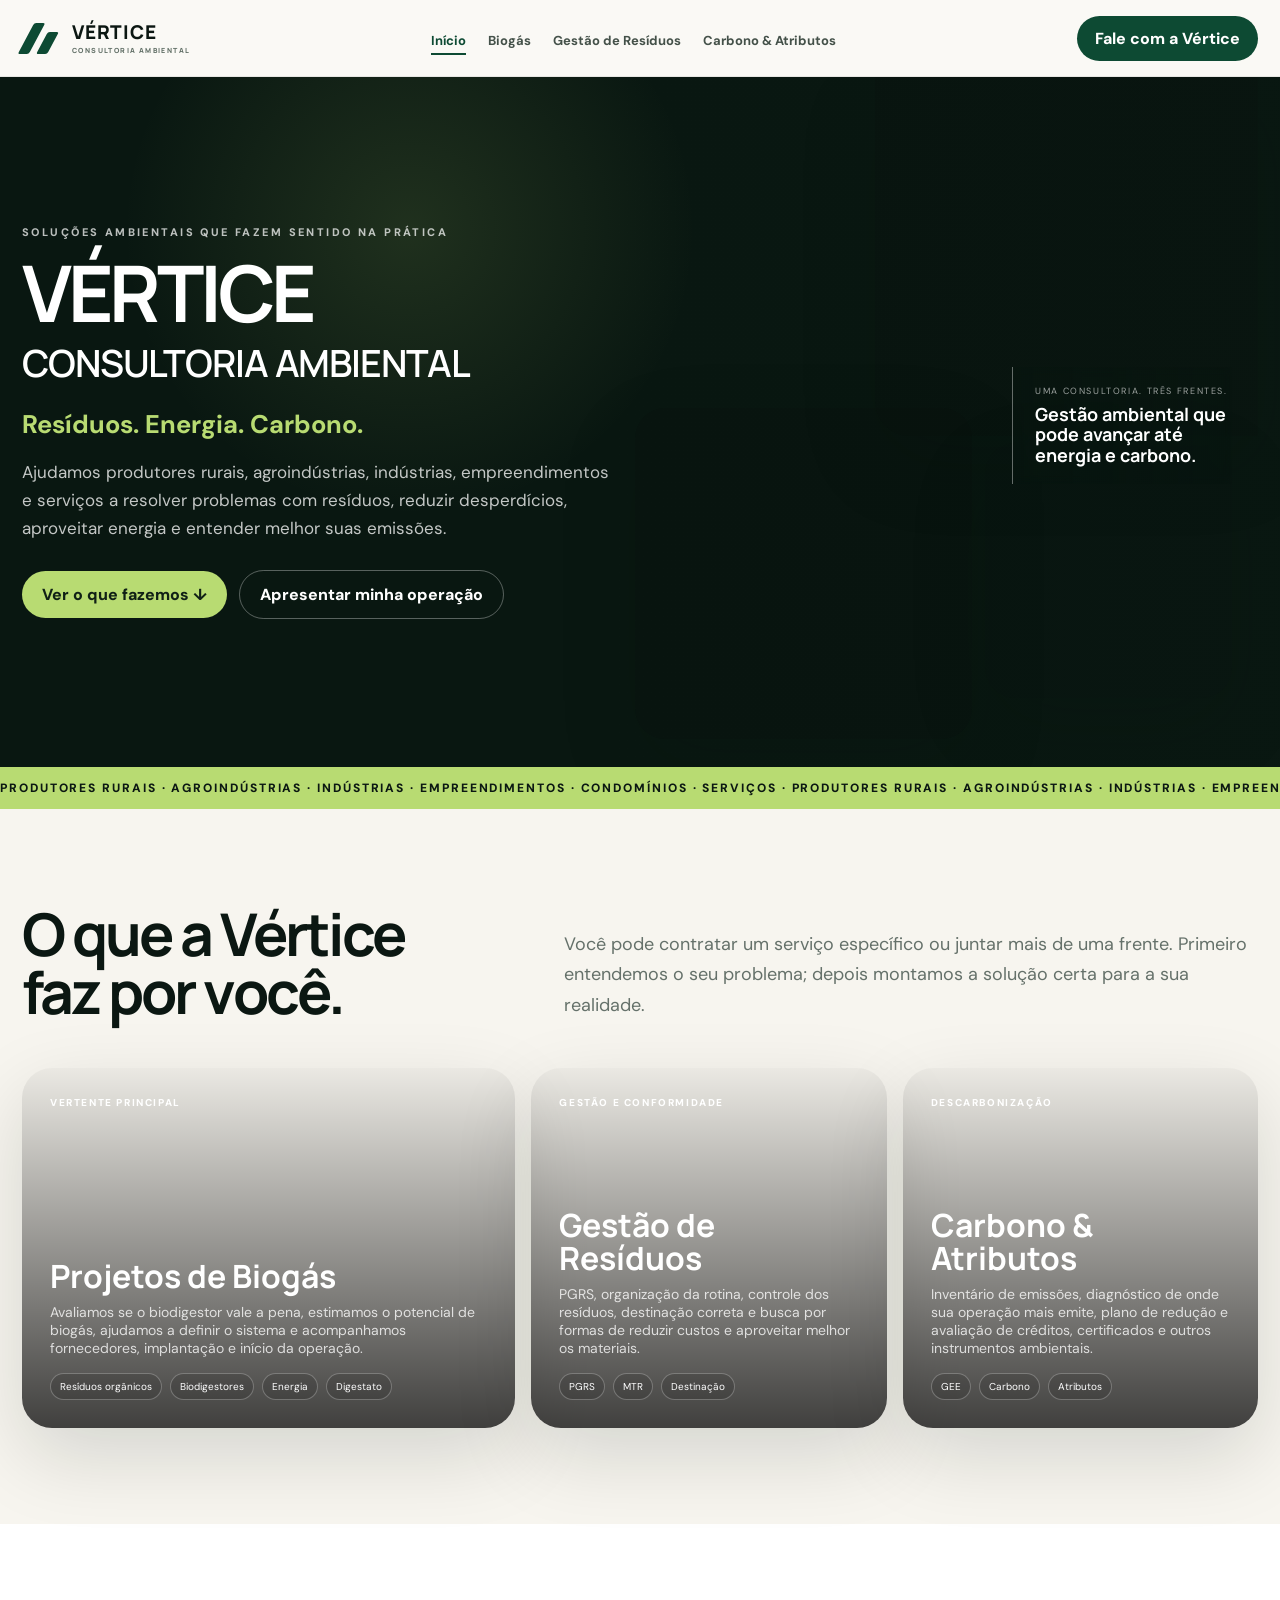
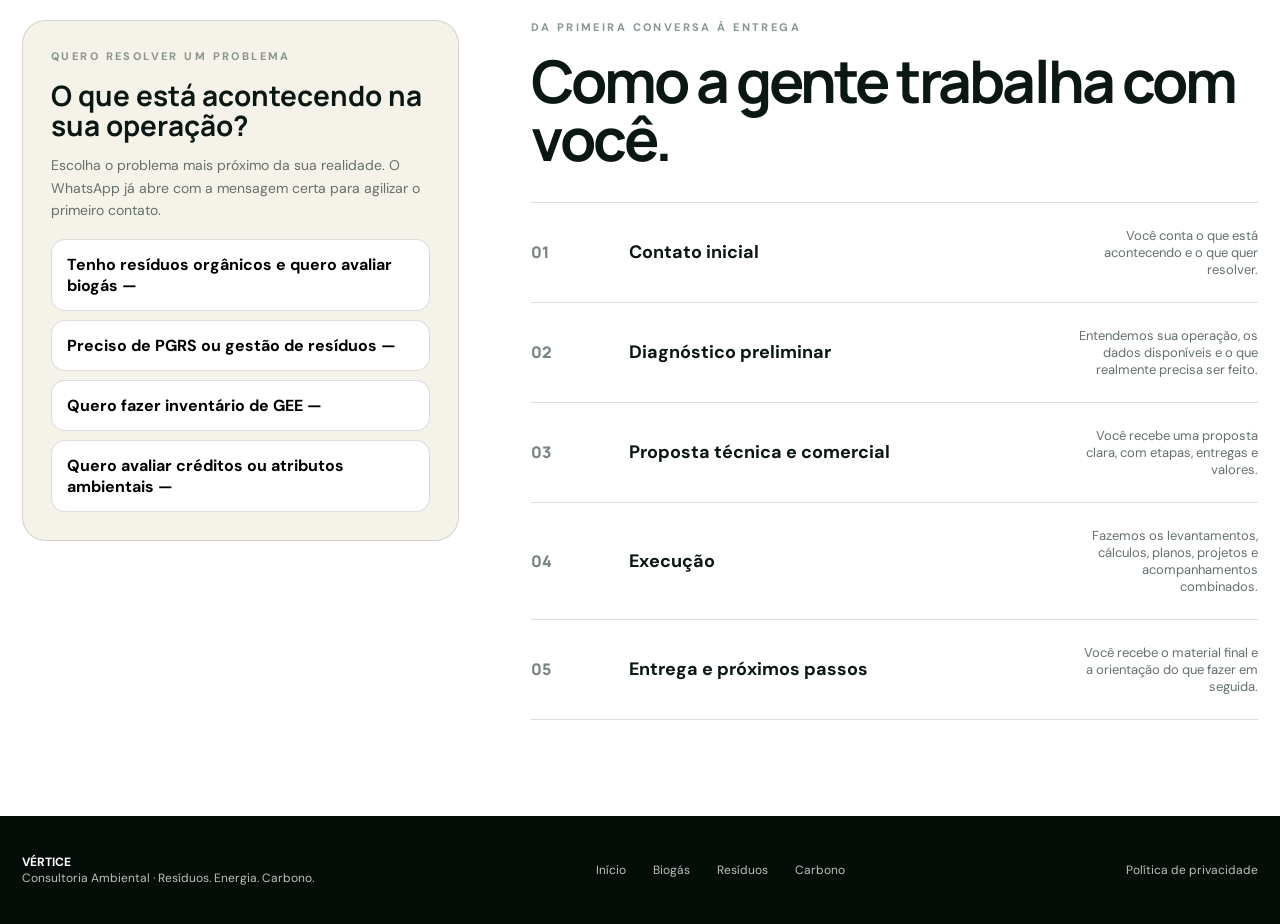
==== commit 9f5016f6: "Corrige quadro fixo na rolagem da página inicial" ====
--- a/index.html
+++ b/index.html
@@ -97,7 +97,7 @@
 .processrow .n{font-family:Manrope;font-weight:800;color:#7a857f}
 .processrow b{font-size:18px}
 .processrow span{font-size:13px;color:var(--muted);text-align:right}
-.leadbox{padding:28px;border:1px solid var(--line);border-radius:24px;background:var(--paper);position:sticky;top:110px;height:max-content}
+.leadbox{padding:28px;border:1px solid var(--line);border-radius:24px;background:var(--paper);position:relative;height:max-content}
 .leadbox h3{font-family:Manrope;font-size:28px;line-height:1.05;margin:0 0 12px}
 .leadbox p{color:var(--muted);font-size:14px;line-height:1.6}
 .leadchoices{display:grid;gap:9px;margin-top:18px}
